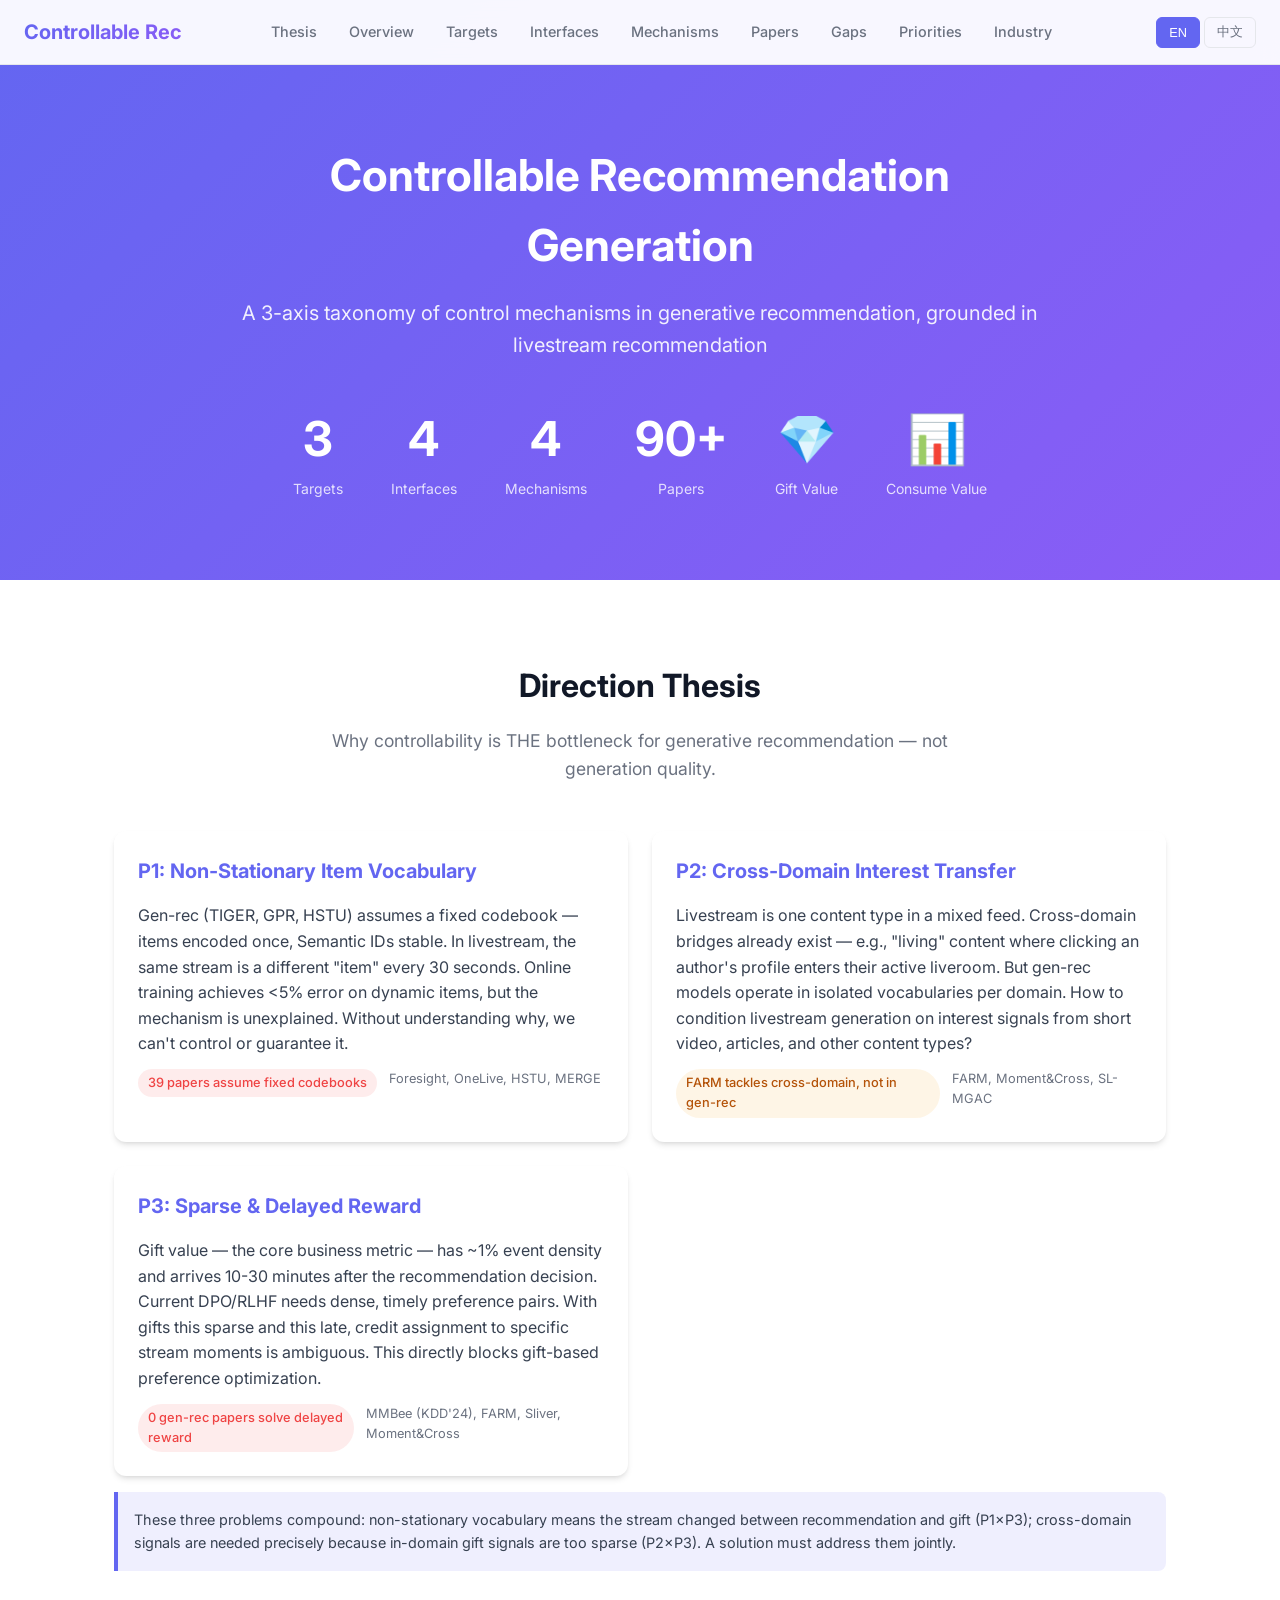
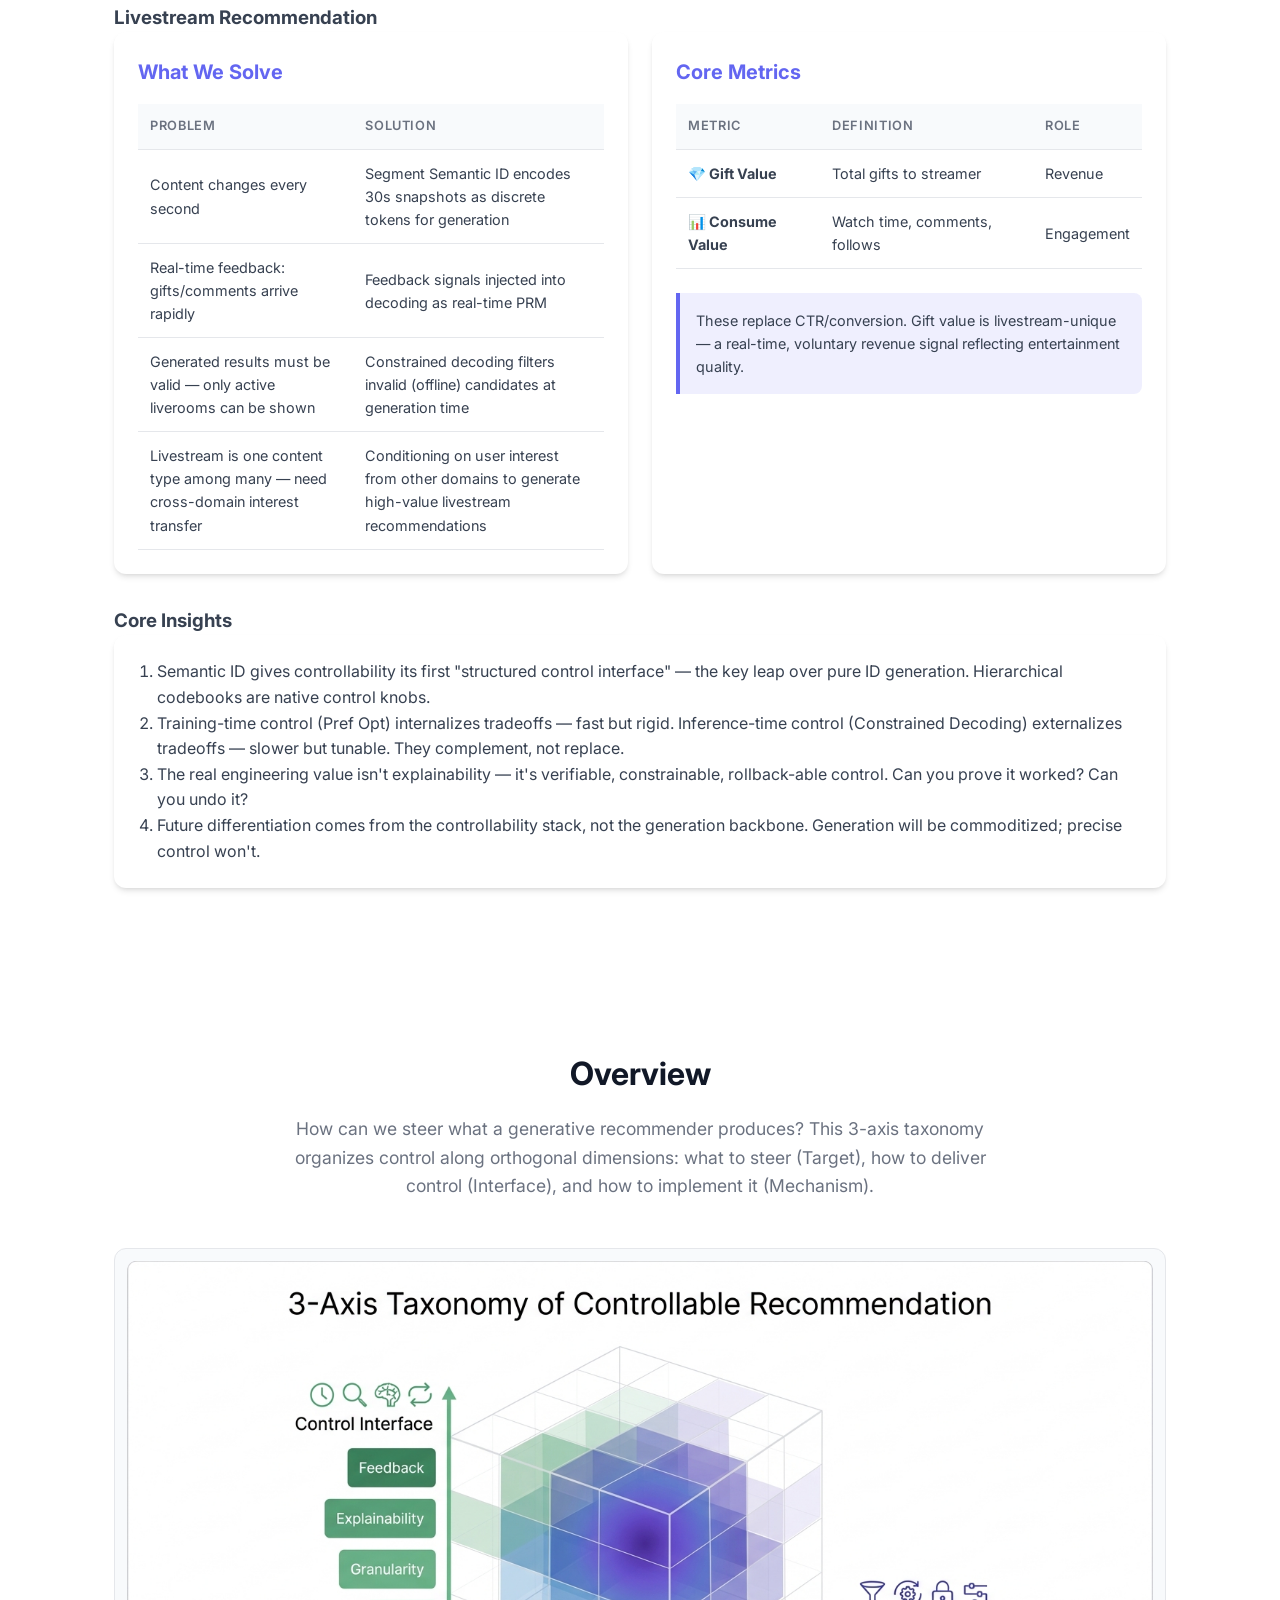
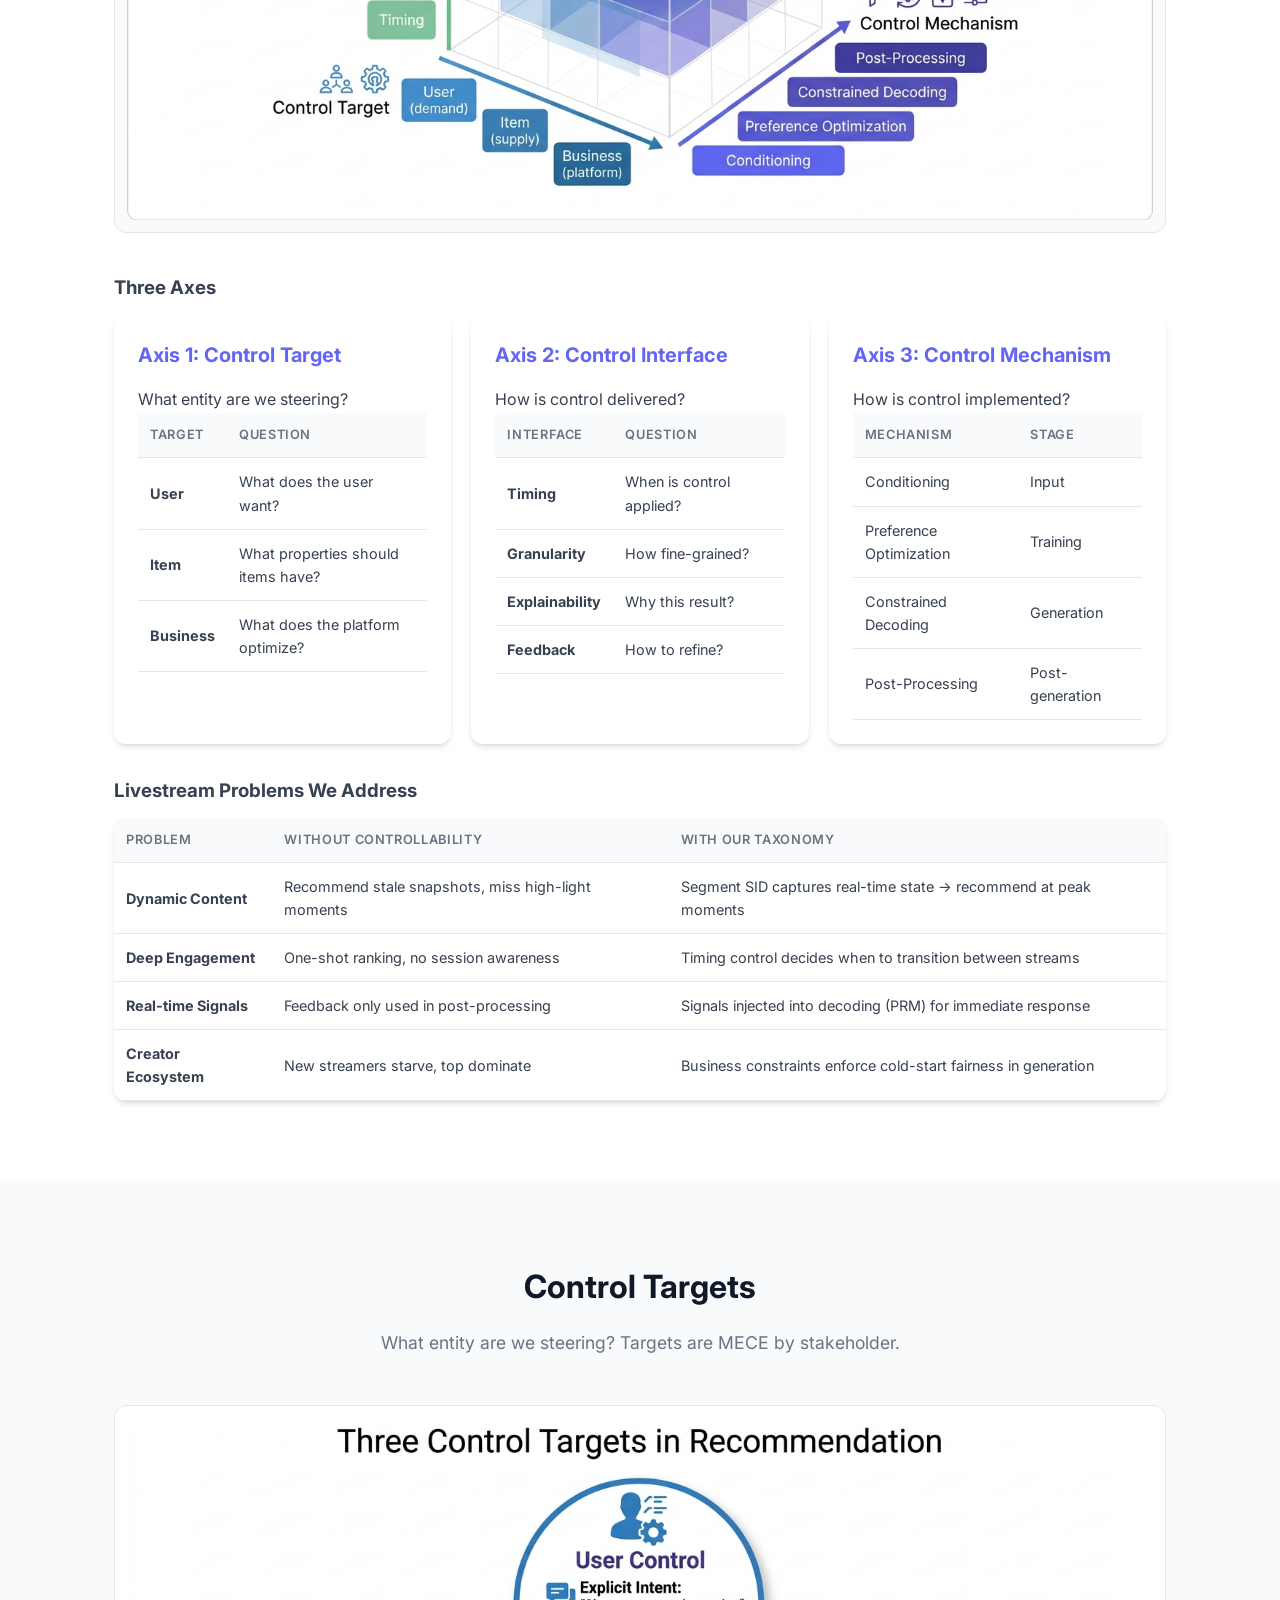
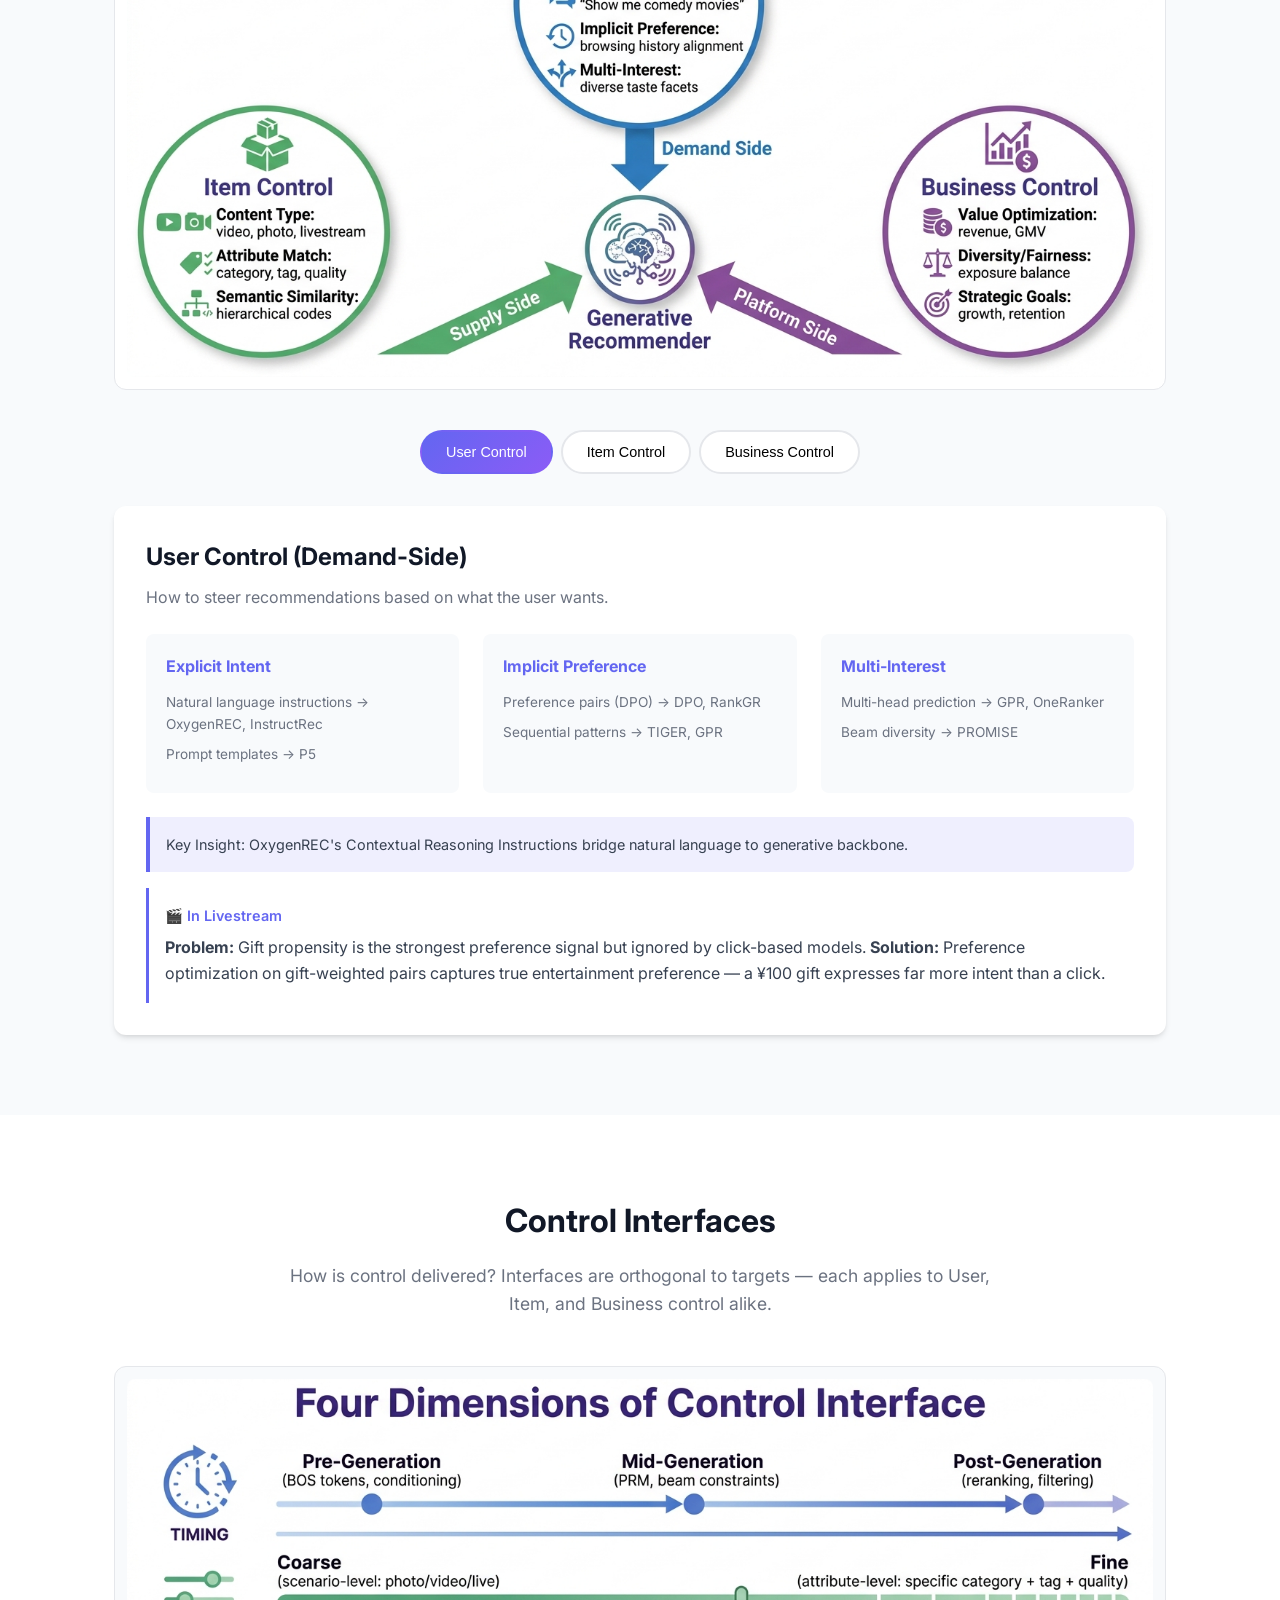
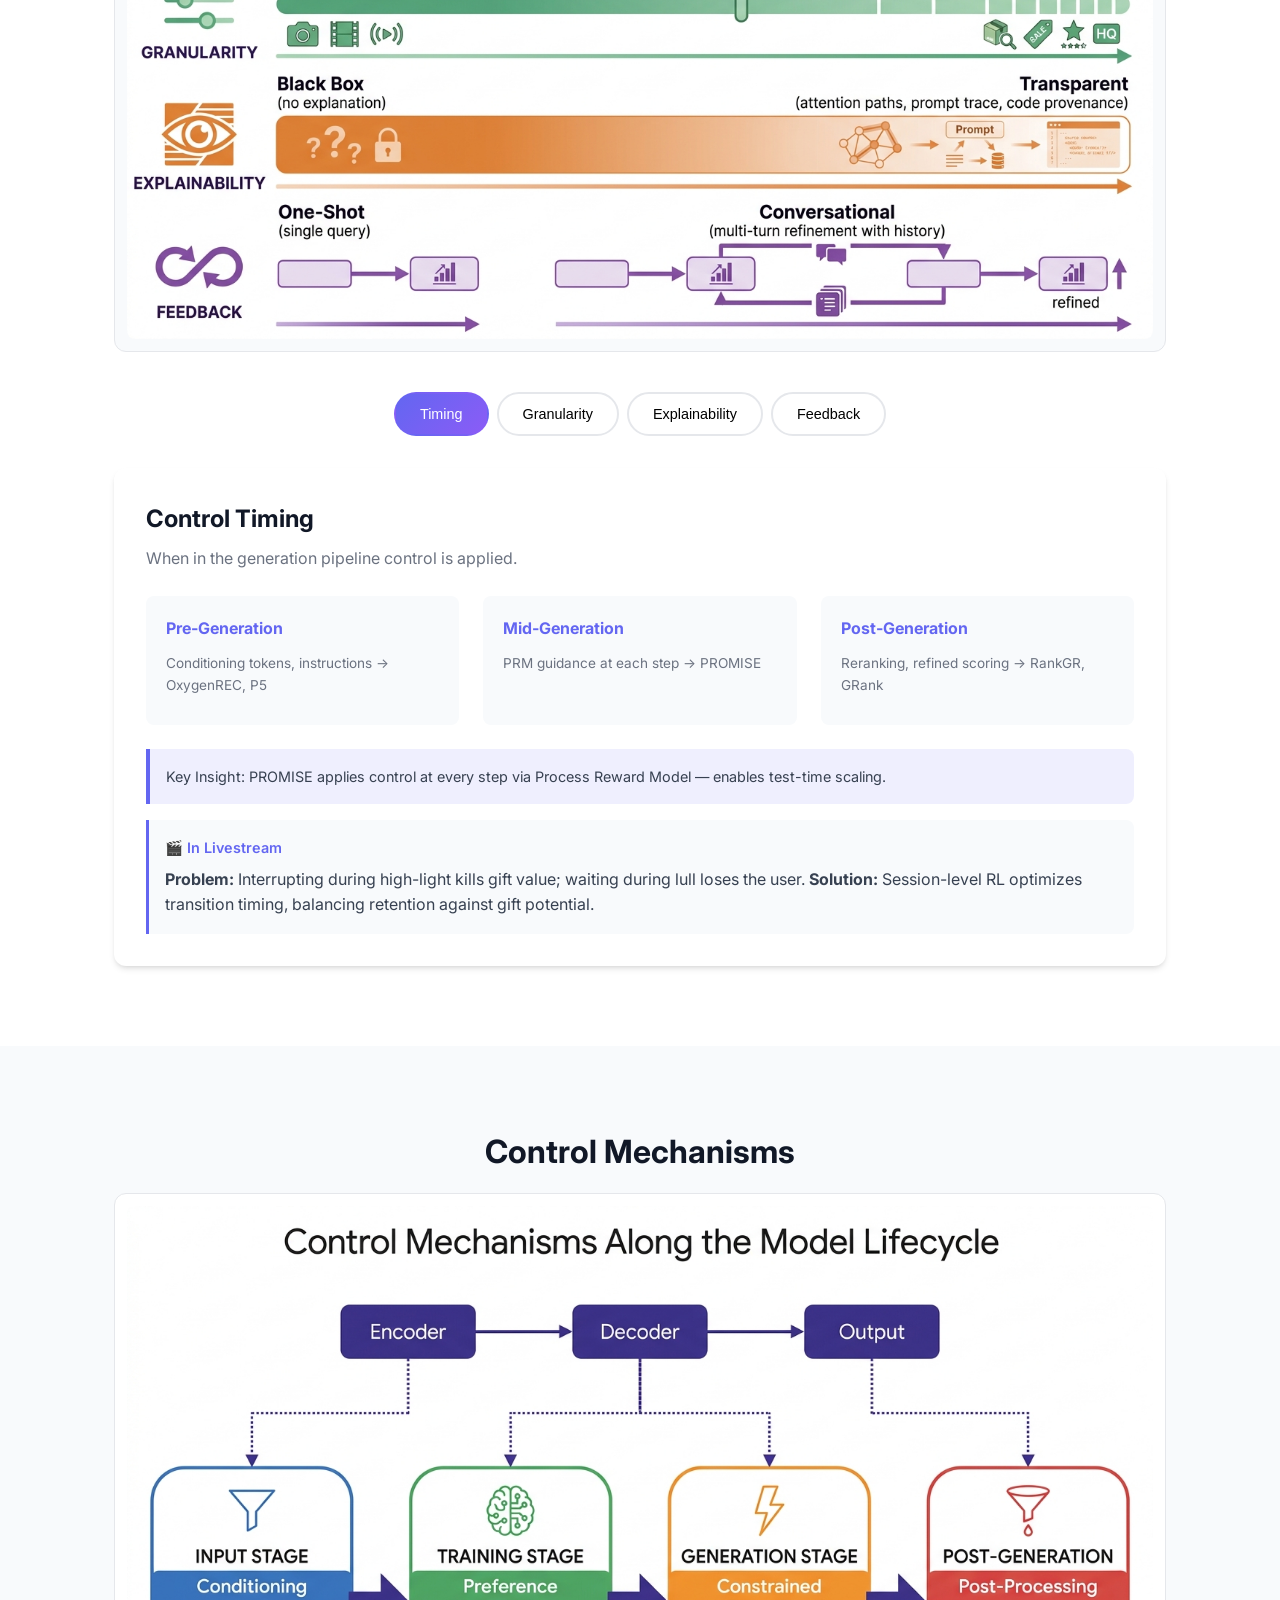
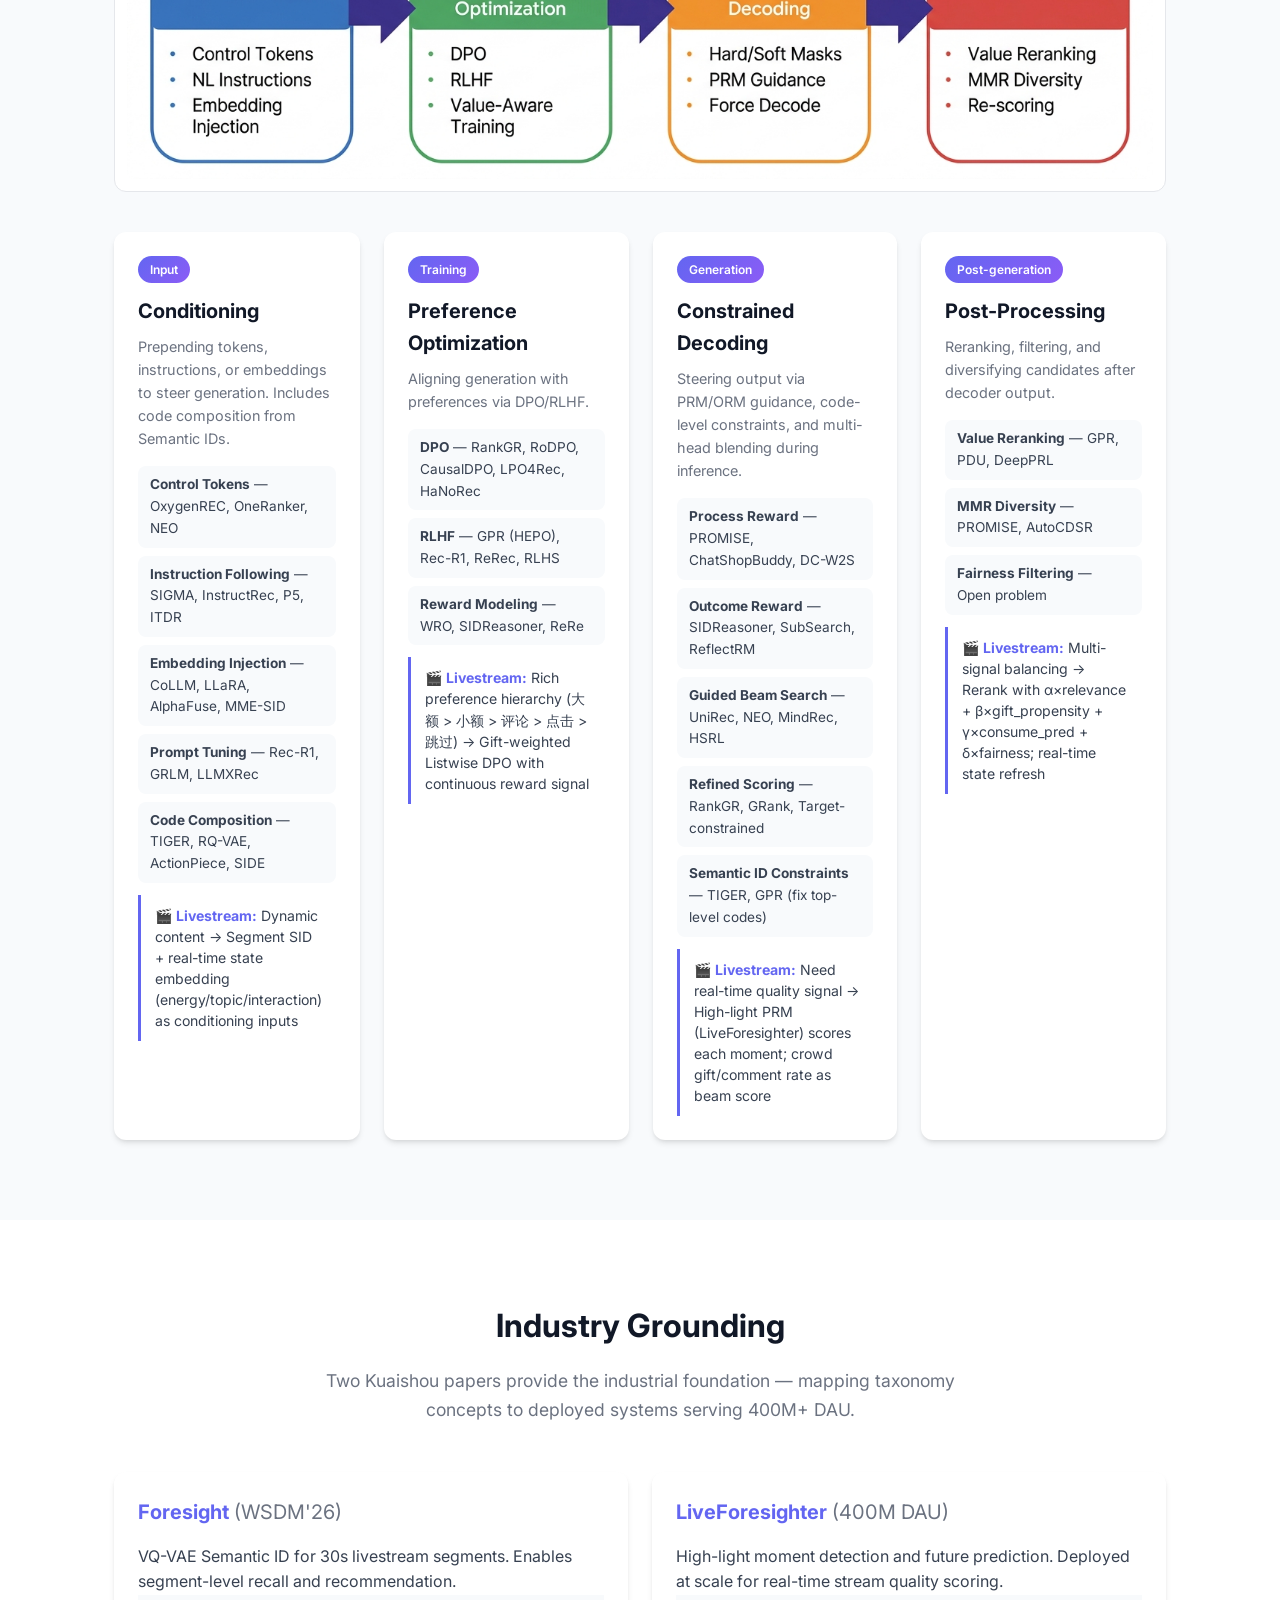
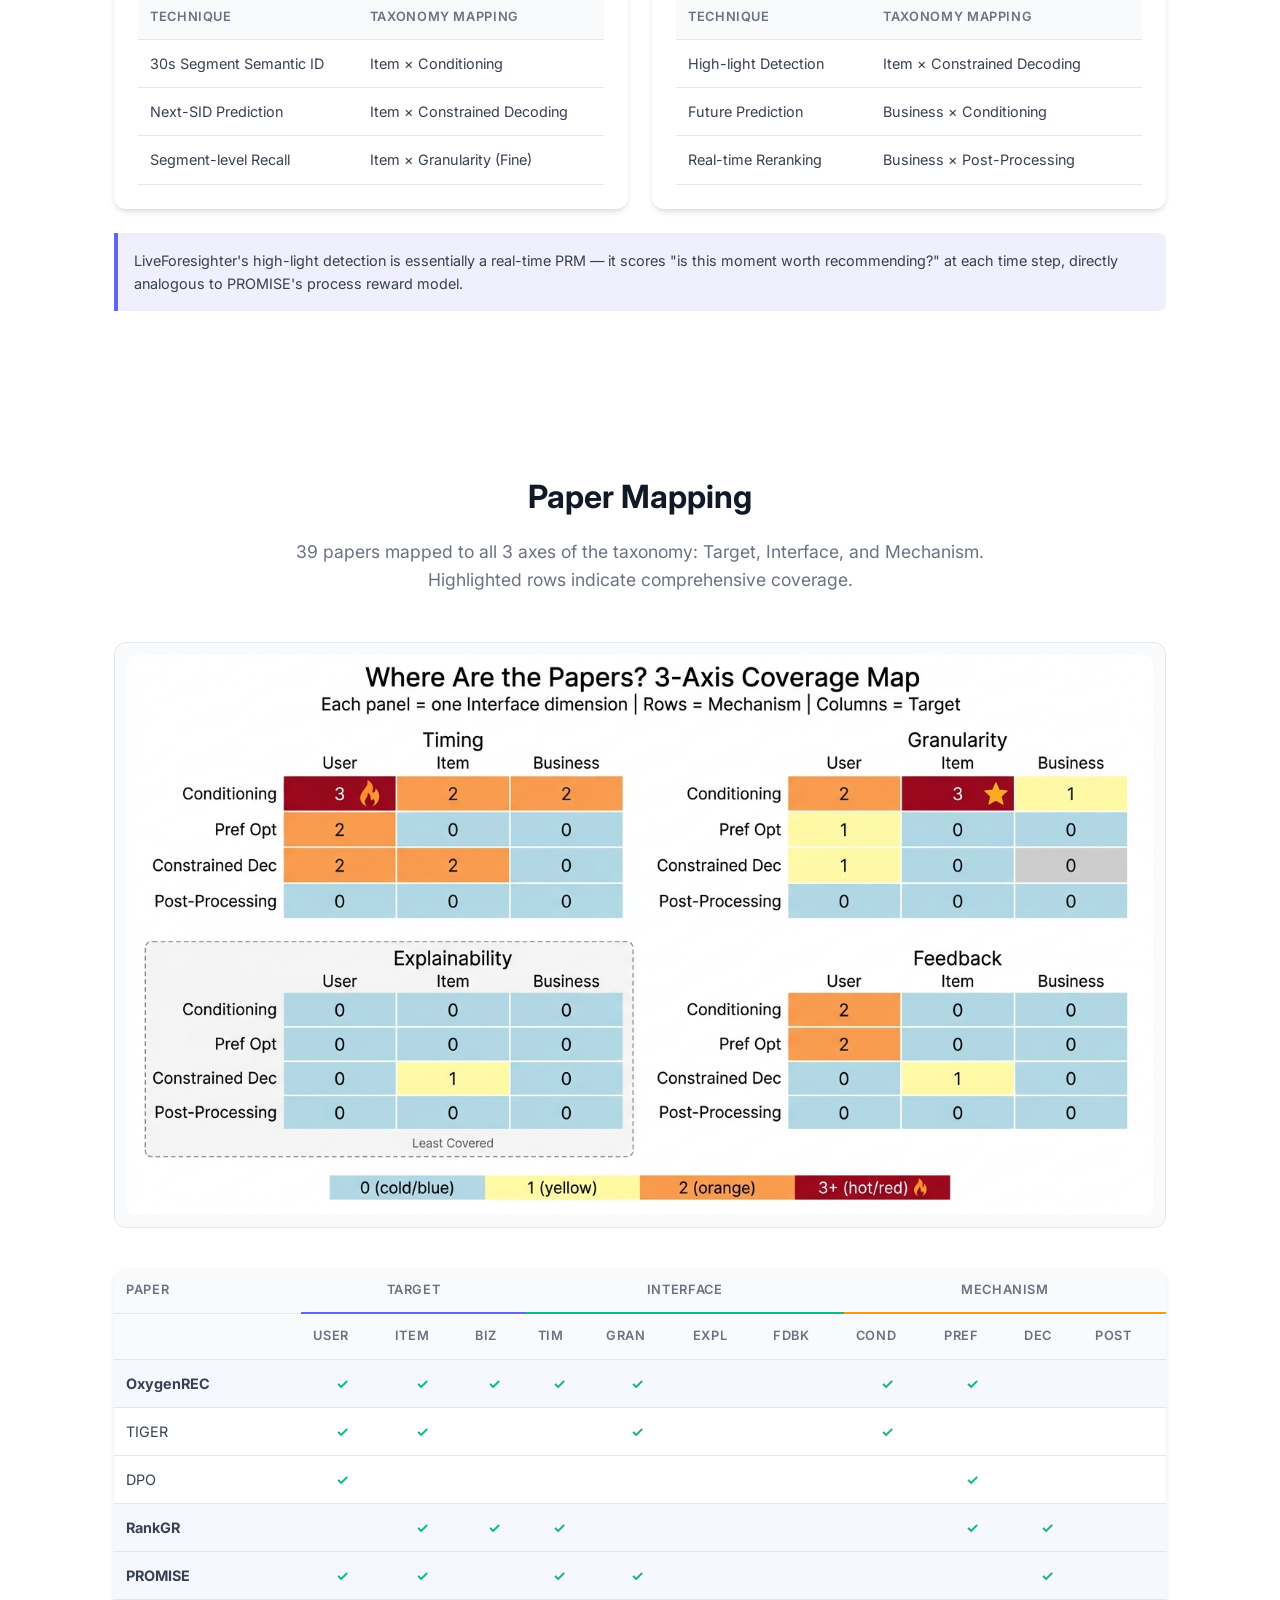
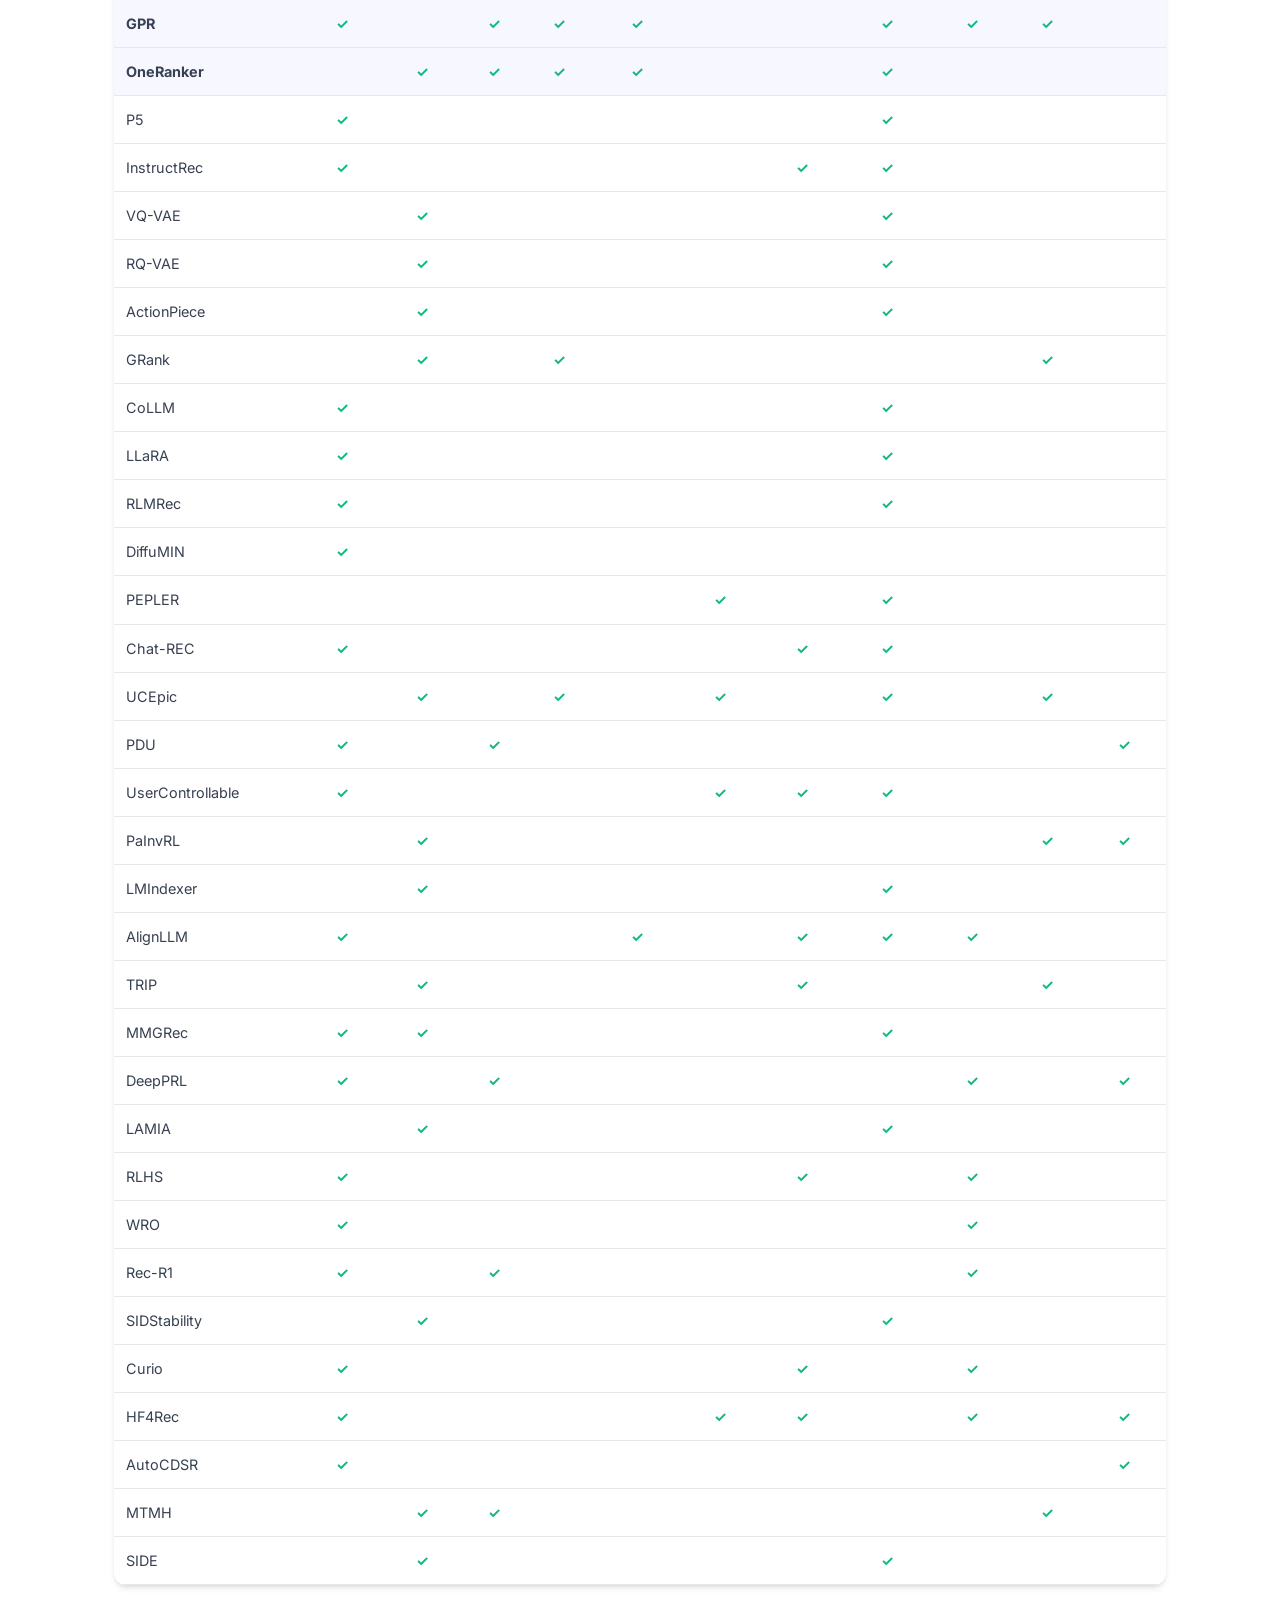
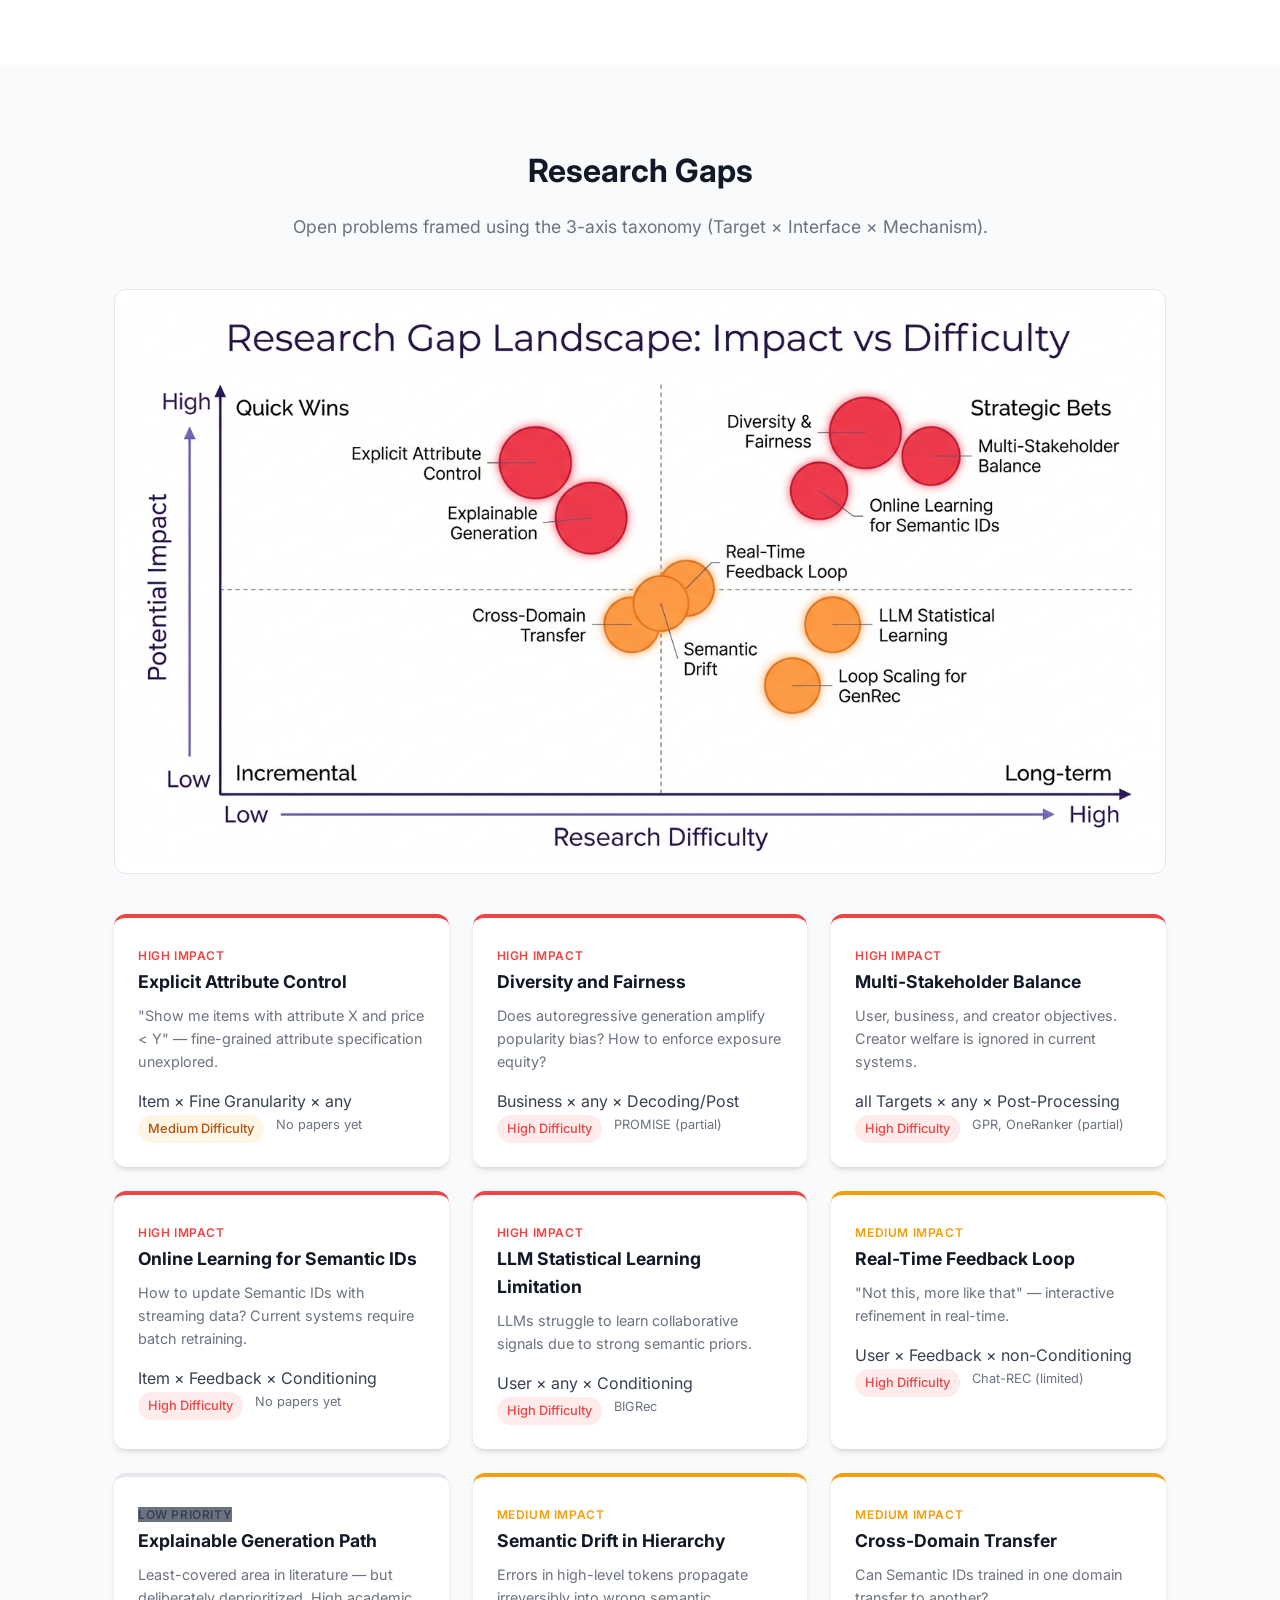
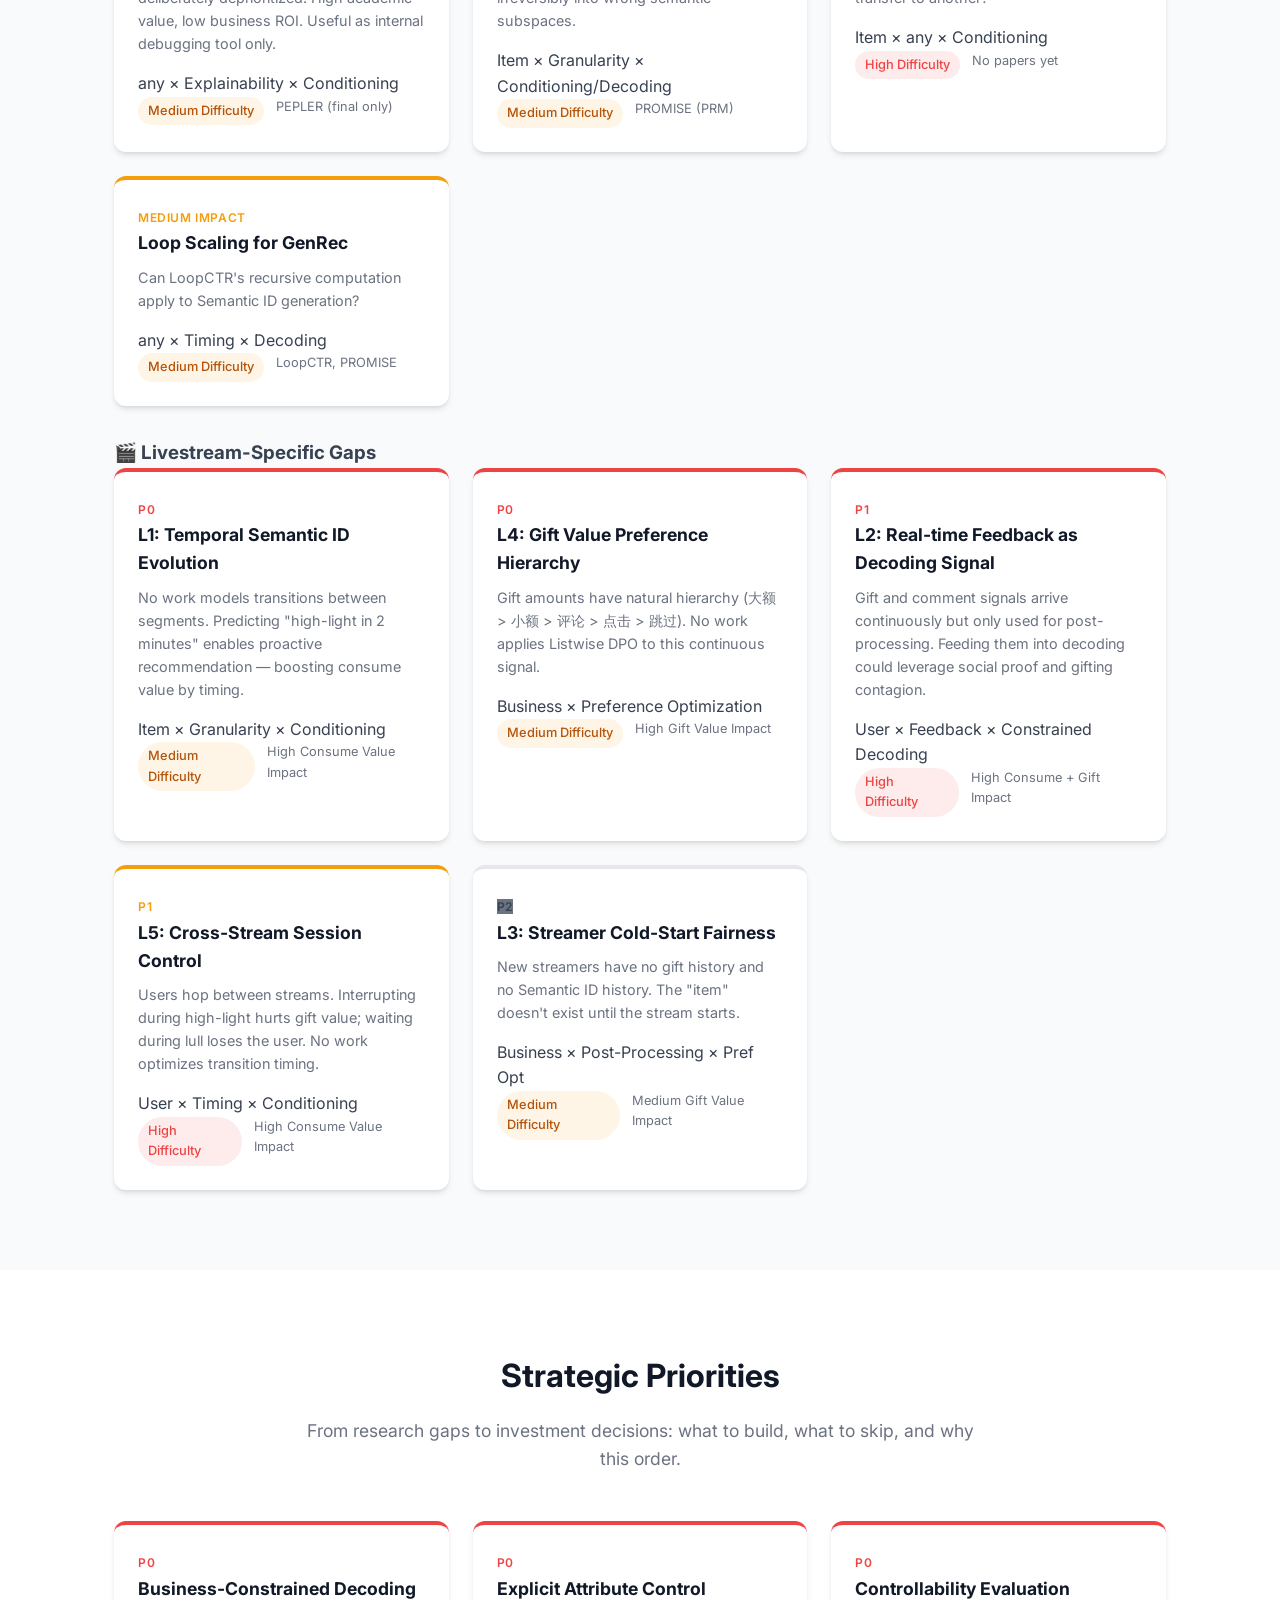
==== index.html @ e14ce371 "refactor(thesis): reframe livestream as problem-solution, add 3 core problems - Replace "Why Livestr" ====
<!DOCTYPE html>
<html lang="en">
<head>
    <meta charset="UTF-8">
    <meta name="viewport" content="width=device-width, initial-scale=1.0">
    <title>Controllable Rec - Research Taxonomy</title>
    <link rel="stylesheet" href="styles.css?v=20260427f">
    <link rel="preconnect" href="https://fonts.googleapis.com">
    <link rel="preconnect" href="https://fonts.gstatic.com" crossorigin>
    <link href="https://fonts.googleapis.com/css2?family=Inter:wght@400;500;600;700&display=swap" rel="stylesheet">
</head>
<body>
    <!-- Header: Logo Left -->
    <header class="header header--left">
        <a href="/" class="header__logo">Controllable Rec</a>
        <nav class="header__nav">
            <a href="#thesis" data-i18n="nav.thesis">Thesis</a>
            <a href="#overview" data-i18n="nav.overview">Overview</a>
            <a href="#targets" data-i18n="nav.targets">Targets</a>
            <a href="#interfaces" data-i18n="nav.interfaces">Interfaces</a>
            <a href="#mechanisms" data-i18n="nav.mechanisms">Mechanisms</a>
            <a href="#papers" data-i18n="nav.papers">Papers</a>
            <a href="#gaps" data-i18n="nav.gaps">Gaps</a>
            <a href="#priorities" data-i18n="nav.priorities">Priorities</a>
            <a href="#industry" data-i18n="nav.industry">Industry</a>
        </nav>
        <div class="lang-switcher">
            <button class="lang-btn active" data-lang="en">EN</button>
            <button class="lang-btn" data-lang="zh">中文</button>
        </div>
        <button class="header__menu" aria-label="Menu">☰</button>
    </header>

    <!-- Hero: Modern gradient with stats -->
    <section class="hero">
        <div class="hero__content">
            <h1 data-i18n="hero.title">Controllable Recommendation Generation</h1>
            <p class="hero__tagline" data-i18n="hero.tagline">A 3-axis taxonomy of control mechanisms in generative recommendation, grounded in livestream recommendation</p>
            <div class="hero__stats">
                <div class="stat">
                    <span class="stat__number">3</span>
                    <span class="stat__label" data-i18n="hero.targets">Targets</span>
                </div>
                <div class="stat">
                    <span class="stat__number">4</span>
                    <span class="stat__label" data-i18n="hero.interfaces">Interfaces</span>
                </div>
                <div class="stat">
                    <span class="stat__number">4</span>
                    <span class="stat__label" data-i18n="hero.mechanisms">Mechanisms</span>
                </div>
                <div class="stat">
                    <span class="stat__number">90+</span>
                    <span class="stat__label" data-i18n="hero.papers">Papers</span>
                </div>
                <div class="stat">
                    <span class="stat__number">💎</span>
                    <span class="stat__label" data-i18n="hero.gift">Gift Value</span>
                </div>
                <div class="stat">
                    <span class="stat__number">📊</span>
                    <span class="stat__label" data-i18n="hero.consume">Consume Value</span>
                </div>
            </div>
        </div>
    </section>

    <main>
        <!-- Thesis Section -->
        <section id="thesis" class="section">
            <div class="container">
                <h2 class="section__title" data-i18n="thesis.title">Direction Thesis</h2>
                <p class="section__intro" data-i18n="thesis.intro">Why controllability is THE bottleneck for generative recommendation — not generation quality.</p>

                <div class="cards-grid">
                    <div class="card">
                        <h3 data-i18n="thesis.p1_title">P1: Non-Stationary Item Vocabulary</h3>
                        <p data-i18n="thesis.p1_desc">Gen-rec (TIGER, GPR, HSTU) assumes a fixed codebook — items encoded once, Semantic IDs stable. In livestream, the same stream is a different "item" every 30 seconds. Online training achieves &lt;5% error on dynamic items, but the mechanism is unexplained. Without understanding why, we can't control or guarantee it.</p>
                        <div class="gap__meta" style="margin-top:12px">
                            <span class="difficulty difficulty--high" data-i18n="thesis.p1_evidence">39 papers assume fixed codebooks</span>
                            <span data-i18n="thesis.p1_refs">Foresight, OneLive, HSTU, MERGE</span>
                        </div>
                    </div>
                    <div class="card">
                        <h3 data-i18n="thesis.p2_title">P2: Cross-Domain Interest Transfer</h3>
                        <p data-i18n="thesis.p2_desc">Livestream is one content type in a mixed feed. Cross-domain bridges already exist — e.g., "living" content where clicking an author's profile enters their active liveroom. But gen-rec models operate in isolated vocabularies per domain. How to condition livestream generation on interest signals from short video, articles, and other content types?</p>
                        <div class="gap__meta" style="margin-top:12px">
                            <span class="difficulty difficulty--medium" data-i18n="thesis.p2_evidence">FARM tackles cross-domain, not in gen-rec</span>
                            <span data-i18n="thesis.p2_refs">FARM, Moment&Cross, SL-MGAC</span>
                        </div>
                    </div>
                    <div class="card">
                        <h3 data-i18n="thesis.p3_title">P3: Sparse &amp; Delayed Reward</h3>
                        <p data-i18n="thesis.p3_desc">Gift value — the core business metric — has ~1% event density and arrives 10-30 minutes after the recommendation decision. Current DPO/RLHF needs dense, timely preference pairs. With gifts this sparse and this late, credit assignment to specific stream moments is ambiguous. This directly blocks gift-based preference optimization.</p>
                        <div class="gap__meta" style="margin-top:12px">
                            <span class="difficulty difficulty--high" data-i18n="thesis.p3_evidence">0 gen-rec papers solve delayed reward</span>
                            <span data-i18n="thesis.p3_refs">MMBee (KDD'24), FARM, Sliver, Moment&Cross</span>
                        </div>
                    </div>
                </div>

                <div class="insight" data-i18n="thesis.problems_insight" style="margin-top:16px;margin-bottom:32px">These three problems compound: non-stationary vocabulary means the stream changed between recommendation and gift (P1×P3); cross-domain signals are needed precisely because in-domain gift signals are too sparse (P2×P3). A solution must address them jointly.</div>

                <h3 data-i18n="thesis.scene_title">Livestream Recommendation</h3>
                <div class="cards-grid cards-grid--two">
                    <div class="card">
                        <h3 data-i18n="thesis.solve">What We Solve</h3>
                        <table class="table">
                            <thead><tr><th data-i18n="thesis.problem">Problem</th><th data-i18n="thesis.solution">Solution</th></tr></thead>
                            <tbody>
                                <tr><td data-i18n="thesis.s_p1">Content changes every second</td><td data-i18n="thesis.s_s1">Segment Semantic ID encodes 30s snapshots as discrete tokens for generation</td></tr>
                                <tr><td data-i18n="thesis.s_p2">Real-time feedback: gifts/comments arrive rapidly</td><td data-i18n="thesis.s_s2">Feedback signals injected into decoding as real-time PRM</td></tr>
                                <tr><td data-i18n="thesis.s_p3">Generated results must be valid — only active liverooms can be shown</td><td data-i18n="thesis.s_s3">Constrained decoding filters invalid (offline) candidates at generation time</td></tr>
                                <tr><td data-i18n="thesis.s_p4">Livestream is one content type among many — need cross-domain interest transfer</td><td data-i18n="thesis.s_s4">Conditioning on user interest from other domains to generate high-value livestream recommendations</td></tr>
                            </tbody>
                        </table>
                    </div>
                    <div class="card">
                        <h3 data-i18n="thesis.metrics">Core Metrics</h3>
                        <table class="table">
                            <thead><tr><th data-i18n="thesis.metric">Metric</th><th data-i18n="thesis.def">Definition</th><th data-i18n="thesis.role">Role</th></tr></thead>
                            <tbody>
                                <tr><td><strong data-i18n="thesis.gift_val">💎 Gift Value</strong></td><td data-i18n="thesis.gift_def">Total gifts to streamer</td><td data-i18n="thesis.gift_role">Revenue</td></tr>
                                <tr><td><strong data-i18n="thesis.consume_val">📊 Consume Value</strong></td><td data-i18n="thesis.consume_def">Watch time, comments, follows</td><td data-i18n="thesis.consume_role">Engagement</td></tr>
                            </tbody>
                        </table>
                        <div class="insight" data-i18n="thesis.metrics_insight">These replace CTR/conversion. Gift value is livestream-unique — a real-time, voluntary revenue signal reflecting entertainment quality.</div>
                    </div>
                </div>

                <h3 style="margin-top:2rem" data-i18n="thesis.insights_title">Core Insights</h3>
                <div class="cards-grid cards-grid--one">
                    <div class="card">
                        <ol style="margin:0;padding-left:1.2em">
                            <li data-i18n="thesis.i1">Semantic ID gives controllability its first "structured control interface" — the key leap over pure ID generation. Hierarchical codebooks are native control knobs.</li>
                            <li data-i18n="thesis.i2">Training-time control (Pref Opt) internalizes tradeoffs — fast but rigid. Inference-time control (Constrained Decoding) externalizes tradeoffs — slower but tunable. They complement, not replace.</li>
                            <li data-i18n="thesis.i3">The real engineering value isn't explainability — it's verifiable, constrainable, rollback-able control. Can you prove it worked? Can you undo it?</li>
                            <li data-i18n="thesis.i4">Future differentiation comes from the controllability stack, not the generation backbone. Generation will be commoditized; precise control won't.</li>
                        </ol>
                    </div>
                </div>
            </div>
        </section>

        <!-- Overview Section -->
        <section id="overview" class="section">
            <div class="container">
                <h2 class="section__title" data-i18n="overview.title">Overview</h2>
                <p class="section__intro" data-i18n="overview.intro">How can we steer what a generative recommender produces? This 3-axis taxonomy organizes control along orthogonal dimensions: what to steer (Target), how to deliver control (Interface), and how to implement it (Mechanism).</p>

                <div class="section__image">
                    <img src="images/taxonomy-cube.png" alt="3-Axis Taxonomy of Controllable Recommendation" loading="lazy">
                </div>

                <h3 style="margin-bottom:12px" data-i18n="overview.axes_heading">Three Axes</h3>
                <div class="overview-row overview-row--three">
                    <div class="card">
                        <h3 data-i18n="overview.targets">Axis 1: Control Target</h3>
                        <p class="card__subtitle" data-i18n="overview.targets_q">What entity are we steering?</p>
                        <table class="table">
                            <thead>
                                <tr><th data-i18n="overview.target">Target</th><th data-i18n="overview.question">Question</th></tr>
                            </thead>
                            <tbody>
                                <tr><td><strong data-i18n="target.user">User</strong></td><td data-i18n="target.user_q">What does the user want?</td></tr>
                                <tr><td><strong data-i18n="target.item">Item</strong></td><td data-i18n="target.item_q">What properties should items have?</td></tr>
                                <tr><td><strong data-i18n="target.business">Business</strong></td><td data-i18n="target.business_q">What does the platform optimize?</td></tr>
                            </tbody>
                        </table>
                    </div>
                    <div class="card">
                        <h3 data-i18n="overview.interfaces">Axis 2: Control Interface</h3>
                        <p class="card__subtitle" data-i18n="overview.interfaces_q">How is control delivered?</p>
                        <table class="table">
                            <thead>
                                <tr><th data-i18n="overview.interface">Interface</th><th data-i18n="overview.question">Question</th></tr>
                            </thead>
                            <tbody>
                                <tr><td><strong data-i18n="iface.timing">Timing</strong></td><td data-i18n="iface.timing_q">When is control applied?</td></tr>
                                <tr><td><strong data-i18n="iface.granularity">Granularity</strong></td><td data-i18n="iface.granularity_q">How fine-grained?</td></tr>
                                <tr><td><strong data-i18n="iface.explain">Explainability</strong></td><td data-i18n="iface.explain_q">Why this result?</td></tr>
                                <tr><td><strong data-i18n="iface.feedback">Feedback</strong></td><td data-i18n="iface.feedback_q">How to refine?</td></tr>
                            </tbody>
                        </table>
                    </div>
                    <div class="card">
                        <h3 data-i18n="overview.mechanisms">Axis 3: Control Mechanism</h3>
                        <p class="card__subtitle" data-i18n="overview.mechanisms_q">How is control implemented?</p>
                        <table class="table">
                            <thead>
                                <tr><th data-i18n="overview.mechanism">Mechanism</th><th data-i18n="overview.stage">Stage</th></tr>
                            </thead>
                            <tbody>
                                <tr><td data-i18n="mech.conditioning">Conditioning</td><td data-i18n="stage.input">Input</td></tr>
                                <tr><td data-i18n="mech.preference">Preference Optimization</td><td data-i18n="stage.training">Training</td></tr>
                                <tr><td data-i18n="mech.decoding">Constrained Decoding</td><td data-i18n="stage.generation">Generation</td></tr>
                                <tr><td data-i18n="mech.post">Post-Processing</td><td data-i18n="stage.post">Post-generation</td></tr>
                            </tbody>
                        </table>
                    </div>
                </div>

                <h3 style="margin-top:2rem;margin-bottom:12px" data-i18n="overview.live_heading">Livestream Problems We Address</h3>
                <div class="table-wrapper">
                    <table class="table">
                        <thead>
                            <tr><th data-i18n="overview.property">Problem</th><th data-i18n="overview.static_rec">Without Controllability</th><th data-i18n="overview.live_rec">With Our Taxonomy</th></tr>
                        </thead>
                        <tbody>
                            <tr><td><strong data-i18n="overview.dynamic">Dynamic Content</strong></td><td data-i18n="overview.dynamic_s">Recommend stale snapshots, miss high-light moments</td><td data-i18n="overview.dynamic_l">Segment SID captures real-time state → recommend at peak moments</td></tr>
                            <tr><td><strong data-i18n="overview.engage">Deep Engagement</strong></td><td data-i18n="overview.engage_s">One-shot ranking, no session awareness</td><td data-i18n="overview.engage_l">Timing control decides when to transition between streams</td></tr>
                            <tr><td><strong data-i18n="overview.realtime">Real-time Signals</strong></td><td data-i18n="overview.realtime_s">Feedback only used in post-processing</td><td data-i18n="overview.realtime_l">Signals injected into decoding (PRM) for immediate response</td></tr>
                            <tr><td><strong data-i18n="overview.creator">Creator Ecosystem</strong></td><td data-i18n="overview.creator_s">New streamers starve, top dominate</td><td data-i18n="overview.creator_l">Business constraints enforce cold-start fairness in generation</td></tr>
                        </tbody>
                    </table>
                </div>

            </div>
        </section>
        <section id="targets" class="section section--alt">
            <div class="container">
                <h2 class="section__title" data-i18n="targets.title">Control Targets</h2>
                <p class="section__intro" data-i18n="targets.intro">What entity are we steering? Targets are MECE by stakeholder.</p>

                <div class="section__image">
                    <img src="images/target-stakeholders.png" alt="Three Control Targets: User, Item, Business" loading="lazy">
                </div>

                <div class="tabs">
                    <button class="tab active" data-tab="user" data-i18n="targets.user_tab">User Control</button>
                    <button class="tab" data-tab="item" data-i18n="targets.item_tab">Item Control</button>
                    <button class="tab" data-tab="business" data-i18n="targets.business_tab">Business Control</button>
                </div>

                <div class="tab-panel active" id="panel-user">
                    <div class="dimension">
                        <h3 data-i18n="targets.user_title">User Control (Demand-Side)</h3>
                        <p data-i18n="targets.user_desc">How to steer recommendations based on what the user wants.</p>
                        <div class="subdim-grid">
                            <div class="subdim">
                                <h4 data-i18n="user.explicit">Explicit Intent</h4>
                                <p data-i18n="user.explicit_1">Natural language instructions → OxygenREC, InstructRec</p>
                                <p data-i18n="user.explicit_2">Prompt templates → P5</p>
                            </div>
                            <div class="subdim">
                                <h4 data-i18n="user.implicit">Implicit Preference</h4>
                                <p data-i18n="user.implicit_1">Preference pairs (DPO) → DPO, RankGR</p>
                                <p data-i18n="user.implicit_2">Sequential patterns → TIGER, GPR</p>
                            </div>
                            <div class="subdim">
                                <h4 data-i18n="user.multi">Multi-Interest</h4>
                                <p data-i18n="user.multi_1">Multi-head prediction → GPR, OneRanker</p>
                                <p data-i18n="user.multi_2">Beam diversity → PROMISE</p>
                            </div>
                        </div>
                        <div class="insight" data-i18n="user.insight">Key Insight: OxygenREC's Contextual Reasoning Instructions bridge natural language to generative backbone.</div>
                        <div class="livestream-mapping">
                            <h4 data-i18n="ls.user_title">🎬 In Livestream</h4>
                            <p data-i18n="ls.user_desc"><strong>Problem:</strong> Gift propensity is the strongest preference signal but ignored by click-based models. <strong>Solution:</strong> Preference optimization on gift-weighted pairs captures true entertainment preference — a ¥100 gift expresses far more intent than a click.</p>
                        </div>
                    </div>
                </div>

                <div class="tab-panel" id="panel-item">
                    <div class="dimension">
                        <h3 data-i18n="targets.item_title">Item Control (Supply-Side)</h3>
                        <p data-i18n="targets.item_desc">How to steer recommendations based on item properties.</p>
                        <div class="subdim-grid">
                            <div class="subdim">
                                <h4 data-i18n="item.semantic">Semantic Similarity</h4>
                                <p data-i18n="item.semantic_1">Hierarchical Semantic IDs → TIGER, GPR</p>
                                <p data-i18n="item.semantic_2">Context-aware tokenization → ActionPiece</p>
                            </div>
                            <div class="subdim">
                                <h4 data-i18n="item.attribute">Attribute Match</h4>
                                <p data-i18n="item.attribute_1">Constrained decoding → GRank</p>
                                <p class="gap" data-i18n="item.attribute_gap">Gap: Explicit attribute control unexplored</p>
                            </div>
                        </div>
                        <div class="insight" data-i18n="item.insight">Key Insight: Semantic ID hierarchy enables coarse-to-fine control.</div>
                        <div class="livestream-mapping">
                            <h4 data-i18n="ls.item_title">🎬 In Livestream</h4>
                            <p data-i18n="ls.item_desc"><strong>Problem:</strong> A livestream is not one item — it evolves every 30s. <strong>Solution:</strong> Foresight Semantic ID encodes each segment; controlling WHEN to recommend (at high-light) directly boosts gift + consume value.</p>
                        </div>
                    </div>
                </div>

                <div class="tab-panel" id="panel-business">
                    <div class="dimension">
                        <h3 data-i18n="targets.business_title">Business Control (Platform-Side)</h3>
                        <p data-i18n="targets.business_desc">How to steer recommendations for platform objectives.</p>
                        <div class="subdim-grid">
                            <div class="subdim">
                                <h4 data-i18n="biz.value">Value Optimization</h4>
                                <p data-i18n="biz.value_1">Value-aware fine-tuning → GPR</p>
                                <p data-i18n="biz.value_2">Task decoupling → OneRanker</p>
                                <p data-i18n="biz.value_3">Hierarchical DPO → RankGR</p>
                            </div>
                            <div class="subdim">
                                <h4 data-i18n="biz.diversity">Diversity/Fairness</h4>
                                <p data-i18n="biz.diversity_1">Beam diversity → PROMISE</p>
                                <p class="gap" data-i18n="biz.diversity_gap">Gap: Fairness in GR is underexplored</p>
                            </div>
                        </div>
                        <div class="insight" data-i18n="biz.insight">Key Insight: OneRanker separates interest from value optimization via task tokens.</div>
                        <div class="livestream-mapping">
                            <h4 data-i18n="ls.biz_title">🎬 In Livestream</h4>
                            <p data-i18n="ls.biz_desc"><strong>Problem:</strong> Streamers who get no exposure quit — unlike products that stay in inventory. <strong>Solution:</strong> Business-constrained decoding enforces cold-start fairness during generation, not just post-hoc reranking.</p>
                        </div>
                    </div>
                </div>
            </div>
        </section>

        <!-- Control Interfaces Section (NEW) -->
        <section id="interfaces" class="section">
            <div class="container">
                <h2 class="section__title" data-i18n="interfaces.title">Control Interfaces</h2>
                <p class="section__intro" data-i18n="interfaces.intro">How is control delivered? Interfaces are orthogonal to targets — each applies to User, Item, and Business control alike.</p>

                <div class="section__image">
                    <img src="images/interface-spectrum.png" alt="Four Dimensions of Control Interface" loading="lazy">
                </div>

                <div class="tabs">
                    <button class="tab active" data-tab="timing" data-i18n="interfaces.timing_tab">Timing</button>
                    <button class="tab" data-tab="granularity" data-i18n="interfaces.granularity_tab">Granularity</button>
                    <button class="tab" data-tab="explainability" data-i18n="interfaces.explainability_tab">Explainability</button>
                    <button class="tab" data-tab="feedback" data-i18n="interfaces.feedback_tab">Feedback</button>
                </div>

                <div class="tab-panel active" id="panel-timing">
                    <div class="dimension">
                        <h3 data-i18n="interfaces.timing_title">Control Timing</h3>
                        <p data-i18n="interfaces.timing_desc">When in the generation pipeline control is applied.</p>
                        <div class="subdim-grid">
                            <div class="subdim">
                                <h4 data-i18n="timing.pre">Pre-Generation</h4>
                                <p data-i18n="timing.pre_1">Conditioning tokens, instructions → OxygenREC, P5</p>
                            </div>
                            <div class="subdim">
                                <h4 data-i18n="timing.mid">Mid-Generation</h4>
                                <p data-i18n="timing.mid_1">PRM guidance at each step → PROMISE</p>
                            </div>
                            <div class="subdim">
                                <h4 data-i18n="timing.post">Post-Generation</h4>
                                <p data-i18n="timing.post_1">Reranking, refined scoring → RankGR, GRank</p>
                            </div>
                        </div>
                        <div class="insight" data-i18n="timing.insight">Key Insight: PROMISE applies control at every step via Process Reward Model — enables test-time scaling.</div>
                        <div class="livestream-mapping">
                            <h4 data-i18n="ls.timing_title">🎬 In Livestream</h4>
                            <p data-i18n="ls.timing_desc"><strong>Problem:</strong> Interrupting during high-light kills gift value; waiting during lull loses the user. <strong>Solution:</strong> Session-level RL optimizes transition timing, balancing retention against gift potential.</p>
                        </div>
                    </div>
                </div>

                <div class="tab-panel" id="panel-granularity">
                    <div class="dimension">
                        <h3 data-i18n="interfaces.granularity_title">Control Granularity</h3>
                        <p data-i18n="interfaces.granularity_desc">How fine-grained the control resolution is.</p>
                        <div class="subdim-grid">
                            <div class="subdim">
                                <h4 data-i18n="gran.coarse">Coarse</h4>
                                <p data-i18n="gran.coarse_1">Category, scenario → OxygenREC scenario tokens</p>
                            </div>
                            <div class="subdim">
                                <h4 data-i18n="gran.medium">Medium</h4>
                                <p data-i18n="gran.medium_1">Semantic ID levels → TIGER hierarchy</p>
                            </div>
                            <div class="subdim">
                                <h4 data-i18n="gran.fine">Fine</h4>
                                <p class="gap" data-i18n="gran.fine_gap">Gap: Attribute-level control is largely unexplored</p>
                            </div>
                        </div>
                        <div class="insight" data-i18n="gran.insight">Key Insight: Hierarchical Semantic IDs naturally support multi-granularity — a built-in control knob.</div>
                        <div class="livestream-mapping">
                            <h4 data-i18n="ls.gran_title">🎬 In Livestream</h4>
                            <p data-i18n="ls.gran_desc"><strong>Problem:</strong> Recommending "this streamer" is too coarse — boring at minute 5, exciting at minute 8. <strong>Solution:</strong> 3-level granularity (genre → style → this-30s-moment) via hierarchical SID.</p>
                        </div>
                    </div>
                </div>

                <div class="tab-panel" id="panel-explainability">
                    <div class="dimension">
                        <h3 data-i18n="interfaces.explainability_title">Control Explainability</h3>
                        <p data-i18n="interfaces.explainability_desc">How the system communicates why a recommendation was generated.</p>
                        <div class="subdim-grid">
                            <div class="subdim">
                                <h4 data-i18n="expl.prompt">Prompt-Based</h4>
                                <p data-i18n="expl.prompt_1">LLM generates rationale → PEPLER, HF4Rec</p>
                            </div>
                            <div class="subdim">
                                <h4 data-i18n="expl.path">Path Tracing</h4>
                                <p class="gap" data-i18n="expl.path_gap">Gap: Explaining Semantic ID generation paths unexplored</p>
                            </div>
                            <div class="subdim">
                                <h4 data-i18n="expl.counter">Counterfactual</h4>
                                <p data-i18n="expl.counter_1">Behavior revocation → User-Controllable-Rec</p>
                            </div>
                        </div>
                        <div class="insight" data-i18n="expl.insight">Key Insight: PRM scores could serve as step-level explanations — surfacing them is an open opportunity.</div>
                        <div class="livestream-mapping">
                            <h4 data-i18n="ls.expl_title">🎬 In Livestream</h4>
                            <p data-i18n="ls.expl_desc"><strong>Problem:</strong> Users can't tell why THIS stream was shown NOW. <strong>Solution:</strong> Temporal explanations — "high-energy moment" / "500 viewers gifting" — leverage real-time state for social-proof explanations.</p>
                        </div>
                    </div>
                </div>

                <div class="tab-panel" id="panel-feedback">
                    <div class="dimension">
                        <h3 data-i18n="interfaces.feedback_title">Control Feedback</h3>
                        <p data-i18n="interfaces.feedback_desc">How users iteratively refine recommendations.</p>
                        <div class="subdim-grid">
                            <div class="subdim">
                                <h4 data-i18n="fb.conv">Conversational</h4>
                                <p data-i18n="fb.conv_1">Multi-turn dialogue → Chat-REC, TRIP</p>
                            </div>
                            <div class="subdim">
                                <h4 data-i18n="fb.elicit">Preference Elicitation</h4>
                                <p data-i18n="fb.elicit_1">Curiosity-driven querying → CURIO</p>
                            </div>
                            <div class="subdim">
                                <h4 data-i18n="fb.online">Online Learning</h4>
                                <p class="gap" data-i18n="fb.online_gap">Gap: Real-time generation update is an open problem</p>
                            </div>
                        </div>
                        <div class="insight" data-i18n="fb.insight">Key Insight: Most feedback currently goes through conditioning — closing the loop via latent/decoding mechanisms is unexplored.</div>
                        <div class="livestream-mapping">
                            <h4 data-i18n="ls.fb_title">🎬 In Livestream</h4>
                            <p data-i18n="ls.fb_desc"><strong>Problem:</strong> A gift mid-stream is both revenue AND preference signal, but systems treat it as revenue only. <strong>Solution:</strong> Dual-use feedback loop — same gift signal updates recommendations of this stream to OTHER users in real-time.</p>
                        </div>
                    </div>
                </div>
            </div>
        </section>

        <!-- Mechanisms Section -->
        <section id="mechanisms" class="section section--alt">
            <div class="container">
                <h2 class="section__title" data-i18n="mechanisms.title">Control Mechanisms</h2>

                <div class="section__image">
                    <img src="images/mechanism-pipeline.png" alt="Control Mechanisms Along the Model Lifecycle" loading="lazy">
                </div>

                <div class="mechanism-grid">
                    <div class="mechanism-card">
                        <span class="mechanism__stage" data-i18n="stage.input">Input</span>
                        <h3 data-i18n="mech.conditioning">Conditioning</h3>
                        <p data-i18n="mech.cond_desc">Prepending tokens, instructions, or embeddings to steer generation. Includes code composition from Semantic IDs.</p>
                        <ul>
                            <li><strong data-i18n="mech.cond_1">Control Tokens</strong> — OxygenREC, OneRanker, NEO</li>
                            <li><strong data-i18n="mech.cond_2">Instruction Following</strong> — SIGMA, InstructRec, P5, ITDR</li>
                            <li><strong data-i18n="mech.cond_3">Embedding Injection</strong> — CoLLM, LLaRA, AlphaFuse, MME-SID</li>
                            <li><strong data-i18n="mech.cond_4">Prompt Tuning</strong> — Rec-R1, GRLM, LLMXRec</li>
                            <li><strong data-i18n="mech.cond_5">Code Composition</strong> — TIGER, RQ-VAE, ActionPiece, SIDE</li>
                        </ul>
                        <div class="livestream-mapping livestream-mapping--compact">
                            <strong data-i18n="ls.mech_live">🎬 Livestream:</strong>
                            <span data-i18n="ls.cond_live">Dynamic content → Segment SID + real-time state embedding (energy/topic/interaction) as conditioning inputs</span>
                        </div>
                    </div>

                    <div class="mechanism-card">
                        <span class="mechanism__stage" data-i18n="stage.training">Training</span>
                        <h3 data-i18n="mech.preference">Preference Optimization</h3>
                        <p data-i18n="mech.pref_desc">Aligning generation with preferences via DPO/RLHF.</p>
                        <ul>
                            <li><strong>DPO</strong> — RankGR, RoDPO, CausalDPO, LPO4Rec, HaNoRec</li>
                            <li><strong>RLHF</strong> — GPR (HEPO), Rec-R1, ReRec, RLHS</li>
                            <li><strong data-i18n="mech.pref_3">Reward Modeling</strong> — WRO, SIDReasoner, ReRe</li>
                        </ul>
                        <div class="livestream-mapping livestream-mapping--compact">
                            <strong data-i18n="ls.mech_live">🎬 Livestream:</strong>
                            <span data-i18n="ls.pref_live">Rich preference hierarchy (大额 > 小额 > 评论 > 点击 > 跳过) → Gift-weighted Listwise DPO with continuous reward signal</span>
                        </div>
                    </div>

                    <div class="mechanism-card">
                        <span class="mechanism__stage" data-i18n="stage.generation">Generation</span>
                        <h3 data-i18n="mech.decoding">Constrained Decoding</h3>
                        <p data-i18n="mech.dec_desc">Steering output via PRM/ORM guidance, code-level constraints, and multi-head blending during inference.</p>
                        <ul>
                            <li><strong data-i18n="mech.dec_1">Process Reward</strong> — PROMISE, ChatShopBuddy, DC-W2S</li>
                            <li><strong data-i18n="mech.dec_4">Outcome Reward</strong> — SIDReasoner, SubSearch, ReflectRM</li>
                            <li><strong data-i18n="mech.dec_2">Guided Beam Search</strong> — UniRec, NEO, MindRec, HSRL</li>
                            <li><strong data-i18n="mech.dec_3">Refined Scoring</strong> — RankGR, GRank, Target-constrained</li>
                            <li><strong data-i18n="mech.dec_5">Semantic ID Constraints</strong> — TIGER, GPR (fix top-level codes)</li>
                        </ul>
                        <div class="livestream-mapping livestream-mapping--compact">
                            <strong data-i18n="ls.mech_live">🎬 Livestream:</strong>
                            <span data-i18n="ls.dec_live">Need real-time quality signal → High-light PRM (LiveForesighter) scores each moment; crowd gift/comment rate as beam score</span>
                        </div>
                    </div>

                    <div class="mechanism-card">
                        <span class="mechanism__stage" data-i18n="stage.post">Post-generation</span>
                        <h3 data-i18n="mech.post">Post-Processing</h3>
                        <p data-i18n="mech.post_desc">Reranking, filtering, and diversifying candidates after decoder output.</p>
                        <ul>
                            <li><strong data-i18n="mech.post_1">Value Reranking</strong> — GPR, PDU, DeepPRL</li>
                            <li><strong data-i18n="mech.post_2">MMR Diversity</strong> — PROMISE, AutoCDSR</li>
                            <li><strong data-i18n="mech.post_3">Fairness Filtering</strong> — Open problem</li>
                        </ul>
                        <div class="livestream-mapping livestream-mapping--compact">
                            <strong data-i18n="ls.mech_live">🎬 Livestream:</strong>
                            <span data-i18n="ls.post_live">Multi-signal balancing → Rerank with α×relevance + β×gift_propensity + γ×consume_pred + δ×fairness; real-time state refresh</span>
                        </div>
                    </div>
                </div>
            </div>
        </section>

        <!-- Industry Section -->
        <section id="industry" class="section">
            <div class="container">
                <h2 class="section__title" data-i18n="industry.title">Industry Grounding</h2>
                <p class="section__intro" data-i18n="industry.intro">Two Kuaishou papers provide the industrial foundation — mapping taxonomy concepts to deployed systems serving 400M+ DAU.</p>

                <div class="cards-grid cards-grid--two">
                    <div class="card">
                        <h3>Foresight <span style="font-weight:400;color:var(--theme-text-muted)">(WSDM'26)</span></h3>
                        <p data-i18n="industry.foresight_desc">VQ-VAE Semantic ID for 30s livestream segments. Enables segment-level recall and recommendation.</p>
                        <table class="table">
                            <thead>
                                <tr><th data-i18n="industry.tech">Technique</th><th data-i18n="industry.mapping">Taxonomy Mapping</th></tr>
                            </thead>
                            <tbody>
                                <tr><td data-i18n="industry.f_sid">30s Segment Semantic ID</td><td>Item × Conditioning</td></tr>
                                <tr><td data-i18n="industry.f_next">Next-SID Prediction</td><td>Item × Constrained Decoding</td></tr>
                                <tr><td data-i18n="industry.f_recall">Segment-level Recall</td><td>Item × Granularity (Fine)</td></tr>
                            </tbody>
                        </table>
                    </div>
                    <div class="card">
                        <h3>LiveForesighter <span style="font-weight:400;color:var(--theme-text-muted)">(400M DAU)</span></h3>
                        <p data-i18n="industry.live_desc">High-light moment detection and future prediction. Deployed at scale for real-time stream quality scoring.</p>
                        <table class="table">
                            <thead>
                                <tr><th data-i18n="industry.tech">Technique</th><th data-i18n="industry.mapping">Taxonomy Mapping</th></tr>
                            </thead>
                            <tbody>
                                <tr><td data-i18n="industry.l_highlight">High-light Detection</td><td>Item × Constrained Decoding</td></tr>
                                <tr><td data-i18n="industry.l_predict">Future Prediction</td><td>Business × Conditioning</td></tr>
                                <tr><td data-i18n="industry.l_rerank">Real-time Reranking</td><td>Business × Post-Processing</td></tr>
                            </tbody>
                        </table>
                    </div>
                </div>

                <div class="insight" data-i18n="industry.insight">LiveForesighter's high-light detection is essentially a real-time PRM — it scores "is this moment worth recommending?" at each time step, directly analogous to PROMISE's process reward model.</div>
            </div>
        </section>

        <!-- Papers Section -->
        <section id="papers" class="section">
            <div class="container">
                <h2 class="section__title" data-i18n="papers.title">Paper Mapping</h2>
                <p class="section__intro" data-i18n="papers.intro">39 papers mapped to all 3 axes of the taxonomy: Target, Interface, and Mechanism. Highlighted rows indicate comprehensive coverage.</p>

                <div class="section__image">
                    <img src="images/paper-heatmap.png" alt="Paper Coverage: Target × Mechanism Matrix" loading="lazy">
                </div>

                <div class="table-wrapper">
                    <table class="table paper-matrix">
                        <thead>
                            <tr>
                                <th>Paper</th>
                                <th colspan="3" style="text-align:center; border-bottom: 2px solid #6366f1;">Target</th>
                                <th colspan="4" style="text-align:center; border-bottom: 2px solid #10b981;">Interface</th>
                                <th colspan="4" style="text-align:center; border-bottom: 2px solid #f59e0b;">Mechanism</th>
                            </tr>
                            <tr>
                                <th></th>
                                <th>User</th>
                                <th>Item</th>
                                <th>Biz</th>
                                <th>Tim</th>
                                <th>Gran</th>
                                <th>Expl</th>
                                <th>Fdbk</th>
                                <th>Cond</th>
                                <th>Pref</th>
                                <th>Dec</th>
                                <th>Post</th>
                            </tr>
                        </thead>
                        <tbody>
                            <tr class="highlight"><td><strong>OxygenREC</strong></td><td>✓</td><td>✓</td><td>✓</td><td>✓</td><td>✓</td><td></td><td></td><td>✓</td><td>✓</td><td></td><td></td></tr>
                            <tr><td>TIGER</td><td>✓</td><td>✓</td><td></td><td></td><td>✓</td><td></td><td></td><td>✓</td><td></td><td></td><td></td></tr>
                            <tr><td>DPO</td><td>✓</td><td></td><td></td><td></td><td></td><td></td><td></td><td></td><td>✓</td><td></td><td></td></tr>
                            <tr class="highlight"><td><strong>RankGR</strong></td><td></td><td>✓</td><td>✓</td><td>✓</td><td></td><td></td><td></td><td></td><td>✓</td><td>✓</td><td></td></tr>
                            <tr class="highlight"><td><strong>PROMISE</strong></td><td>✓</td><td>✓</td><td></td><td>✓</td><td>✓</td><td></td><td></td><td></td><td></td><td>✓</td><td></td></tr>
                            <tr class="highlight"><td><strong>GPR</strong></td><td>✓</td><td></td><td>✓</td><td>✓</td><td>✓</td><td></td><td></td><td>✓</td><td>✓</td><td>✓</td><td></td></tr>
                            <tr class="highlight"><td><strong>OneRanker</strong></td><td></td><td>✓</td><td>✓</td><td>✓</td><td>✓</td><td></td><td></td><td>✓</td><td></td><td></td><td></td></tr>
                            <tr><td>P5</td><td>✓</td><td></td><td></td><td></td><td></td><td></td><td></td><td>✓</td><td></td><td></td><td></td></tr>
                            <tr><td>InstructRec</td><td>✓</td><td></td><td></td><td></td><td></td><td></td><td>✓</td><td>✓</td><td></td><td></td><td></td></tr>
                            <tr><td>VQ-VAE</td><td></td><td>✓</td><td></td><td></td><td></td><td></td><td></td><td>✓</td><td></td><td></td><td></td></tr>
                            <tr><td>RQ-VAE</td><td></td><td>✓</td><td></td><td></td><td></td><td></td><td></td><td>✓</td><td></td><td></td><td></td></tr>
                            <tr><td>ActionPiece</td><td></td><td>✓</td><td></td><td></td><td></td><td></td><td></td><td>✓</td><td></td><td></td><td></td></tr>
                            <tr><td>GRank</td><td></td><td>✓</td><td></td><td>✓</td><td></td><td></td><td></td><td></td><td></td><td>✓</td><td></td></tr>
                            <tr><td>CoLLM</td><td>✓</td><td></td><td></td><td></td><td></td><td></td><td></td><td>✓</td><td></td><td></td><td></td></tr>
                            <tr><td>LLaRA</td><td>✓</td><td></td><td></td><td></td><td></td><td></td><td></td><td>✓</td><td></td><td></td><td></td></tr>
                            <tr><td>RLMRec</td><td>✓</td><td></td><td></td><td></td><td></td><td></td><td></td><td>✓</td><td></td><td></td><td></td></tr>
                            <tr><td>DiffuMIN</td><td>✓</td><td></td><td></td><td></td><td></td><td></td><td></td><td></td><td></td><td></td><td></td></tr>
                            <tr><td>PEPLER</td><td></td><td></td><td></td><td></td><td></td><td>✓</td><td></td><td>✓</td><td></td><td></td><td></td></tr>
                            <tr><td>Chat-REC</td><td>✓</td><td></td><td></td><td></td><td></td><td></td><td>✓</td><td>✓</td><td></td><td></td><td></td></tr>
                            <tr><td>UCEpic</td><td></td><td>✓</td><td></td><td>✓</td><td></td><td>✓</td><td></td><td>✓</td><td></td><td>✓</td><td></td></tr>
                            <tr><td>PDU</td><td>✓</td><td></td><td>✓</td><td></td><td></td><td></td><td></td><td></td><td></td><td></td><td>✓</td></tr>
                            <tr><td>UserControllable</td><td>✓</td><td></td><td></td><td></td><td></td><td>✓</td><td>✓</td><td>✓</td><td></td><td></td><td></td></tr>
                            <tr><td>PaInvRL</td><td></td><td>✓</td><td></td><td></td><td></td><td></td><td></td><td></td><td></td><td>✓</td><td>✓</td></tr>
                            <tr><td>LMIndexer</td><td></td><td>✓</td><td></td><td></td><td></td><td></td><td></td><td>✓</td><td></td><td></td><td></td></tr>
                            <tr><td>AlignLLM</td><td>✓</td><td></td><td></td><td></td><td>✓</td><td></td><td>✓</td><td>✓</td><td>✓</td><td></td><td></td></tr>
                            <tr><td>TRIP</td><td></td><td>✓</td><td></td><td></td><td></td><td></td><td>✓</td><td></td><td></td><td>✓</td><td></td></tr>
                            <tr><td>MMGRec</td><td>✓</td><td>✓</td><td></td><td></td><td></td><td></td><td></td><td>✓</td><td></td><td></td><td></td></tr>
                            <tr><td>DeepPRL</td><td>✓</td><td></td><td>✓</td><td></td><td></td><td></td><td></td><td></td><td>✓</td><td></td><td>✓</td></tr>
                            <tr><td>LAMIA</td><td></td><td>✓</td><td></td><td></td><td></td><td></td><td></td><td>✓</td><td></td><td></td><td></td></tr>
                            <tr><td>RLHS</td><td>✓</td><td></td><td></td><td></td><td></td><td></td><td>✓</td><td></td><td>✓</td><td></td><td></td></tr>
                            <tr><td>WRO</td><td>✓</td><td></td><td></td><td></td><td></td><td></td><td></td><td></td><td>✓</td><td></td><td></td></tr>
                            <tr><td>Rec-R1</td><td>✓</td><td></td><td>✓</td><td></td><td></td><td></td><td></td><td></td><td>✓</td><td></td><td></td></tr>
                            <tr><td>SIDStability</td><td></td><td>✓</td><td></td><td></td><td></td><td></td><td></td><td>✓</td><td></td><td></td><td></td></tr>
                            <tr><td>Curio</td><td>✓</td><td></td><td></td><td></td><td></td><td></td><td>✓</td><td></td><td>✓</td><td></td><td></td></tr>
                            <tr><td>HF4Rec</td><td>✓</td><td></td><td></td><td></td><td></td><td>✓</td><td>✓</td><td></td><td>✓</td><td></td><td>✓</td></tr>
                            <tr><td>AutoCDSR</td><td>✓</td><td></td><td></td><td></td><td></td><td></td><td></td><td></td><td></td><td></td><td>✓</td></tr>
                            <tr><td>MTMH</td><td></td><td>✓</td><td>✓</td><td></td><td></td><td></td><td></td><td></td><td></td><td>✓</td><td></td></tr>
                            <tr><td>SIDE</td><td></td><td>✓</td><td></td><td></td><td></td><td></td><td></td><td>✓</td><td></td><td></td><td></td></tr>
                        </tbody>
                    </table>
                </div>
            </div>
        </section>

        <!-- Gaps Section -->
        <section id="gaps" class="section section--alt">
            <div class="container">
                <h2 class="section__title" data-i18n="gaps.title">Research Gaps</h2>
                <p class="section__intro" data-i18n="gaps.intro">Open problems framed using the 3-axis taxonomy (Target × Interface × Mechanism).</p>

                <div class="section__image">
                    <img src="images/research-gaps.png" alt="Research Gap Landscape: Impact vs Difficulty" loading="lazy">
                </div>

                <div class="gaps-grid">
                    <div class="gap-card gap-card--high">
                        <span class="gap__priority" data-i18n="gap.high">High Impact</span>
                        <h3 data-i18n="gap.attr_title">Explicit Attribute Control</h3>
                        <p data-i18n="gap.attr_desc">"Show me items with attribute X and price < Y" — fine-grained attribute specification unexplored.</p>
                        <div class="gap__axes">Item × Fine Granularity × any</div>
                        <div class="gap__meta">
                            <span class="difficulty difficulty--medium" data-i18n="gap.medium_diff">Medium Difficulty</span>
                            <span data-i18n="gap.no_papers">No papers yet</span>
                        </div>
                    </div>

                    <div class="gap-card gap-card--high">
                        <span class="gap__priority" data-i18n="gap.high">High Impact</span>
                        <h3 data-i18n="gap.fair_title">Diversity and Fairness</h3>
                        <p data-i18n="gap.fair_desc">Does autoregressive generation amplify popularity bias? How to enforce exposure equity?</p>
                        <div class="gap__axes">Business × any × Decoding/Post</div>
                        <div class="gap__meta">
                            <span class="difficulty difficulty--high" data-i18n="gap.high_diff">High Difficulty</span>
                            <span>PROMISE (partial)</span>
                        </div>
                    </div>

                    <div class="gap-card gap-card--high">
                        <span class="gap__priority" data-i18n="gap.high">High Impact</span>
                        <h3 data-i18n="gap.stake_title">Multi-Stakeholder Balance</h3>
                        <p data-i18n="gap.stake_desc">User, business, and creator objectives. Creator welfare is ignored in current systems.</p>
                        <div class="gap__axes">all Targets × any × Post-Processing</div>
                        <div class="gap__meta">
                            <span class="difficulty difficulty--high" data-i18n="gap.high_diff">High Difficulty</span>
                            <span>GPR, OneRanker (partial)</span>
                        </div>
                    </div>

                    <div class="gap-card gap-card--high">
                        <span class="gap__priority" data-i18n="gap.high">High Impact</span>
                        <h3 data-i18n="gap.online_title">Online Learning for Semantic IDs</h3>
                        <p data-i18n="gap.online_desc">How to update Semantic IDs with streaming data? Current systems require batch retraining.</p>
                        <div class="gap__axes">Item × Feedback × Conditioning</div>
                        <div class="gap__meta">
                            <span class="difficulty difficulty--high" data-i18n="gap.high_diff">High Difficulty</span>
                            <span data-i18n="gap.no_papers">No papers yet</span>
                        </div>
                    </div>

                    <div class="gap-card gap-card--high">
                        <span class="gap__priority" data-i18n="gap.high">High Impact</span>
                        <h3 data-i18n="gap.stat_title">LLM Statistical Learning Limitation</h3>
                        <p data-i18n="gap.stat_desc">LLMs struggle to learn collaborative signals due to strong semantic priors.</p>
                        <div class="gap__axes">User × any × Conditioning</div>
                        <div class="gap__meta">
                            <span class="difficulty difficulty--high" data-i18n="gap.high_diff">High Difficulty</span>
                            <span>BIGRec</span>
                        </div>
                    </div>

                    <div class="gap-card gap-card--medium">
                        <span class="gap__priority" data-i18n="gap.medium">Medium Impact</span>
                        <h3 data-i18n="gap.feedback_title">Real-Time Feedback Loop</h3>
                        <p data-i18n="gap.feedback_desc">"Not this, more like that" — interactive refinement in real-time.</p>
                        <div class="gap__axes">User × Feedback × non-Conditioning</div>
                        <div class="gap__meta">
                            <span class="difficulty difficulty--high" data-i18n="gap.high_diff">High Difficulty</span>
                            <span>Chat-REC (limited)</span>
                        </div>
                    </div>

                    <div class="gap-card">
                        <span class="gap__priority" style="background:var(--theme-text-muted)" data-i18n="gap.low_pri">Low Priority</span>
                        <h3 data-i18n="gap.explain_title">Explainable Generation Path</h3>
                        <p data-i18n="gap.explain_desc">Least-covered area in literature — but deliberately deprioritized. High academic value, low business ROI. Useful as internal debugging tool only.</p>
                        <div class="gap__axes">any × Explainability × Conditioning</div>
                        <div class="gap__meta">
                            <span class="difficulty difficulty--medium" data-i18n="gap.medium_diff">Medium Difficulty</span>
                            <span>PEPLER (final only)</span>
                        </div>
                    </div>

                    <div class="gap-card gap-card--medium">
                        <span class="gap__priority" data-i18n="gap.medium">Medium Impact</span>
                        <h3 data-i18n="gap.drift_title">Semantic Drift in Hierarchy</h3>
                        <p data-i18n="gap.drift_desc">Errors in high-level tokens propagate irreversibly into wrong semantic subspaces.</p>
                        <div class="gap__axes">Item × Granularity × Conditioning/Decoding</div>
                        <div class="gap__meta">
                            <span class="difficulty difficulty--medium" data-i18n="gap.medium_diff">Medium Difficulty</span>
                            <span>PROMISE (PRM)</span>
                        </div>
                    </div>

                    <div class="gap-card gap-card--medium">
                        <span class="gap__priority" data-i18n="gap.medium">Medium Impact</span>
                        <h3 data-i18n="gap.cross_title">Cross-Domain Transfer</h3>
                        <p data-i18n="gap.cross_desc">Can Semantic IDs trained in one domain transfer to another?</p>
                        <div class="gap__axes">Item × any × Conditioning</div>
                        <div class="gap__meta">
                            <span class="difficulty difficulty--high" data-i18n="gap.high_diff">High Difficulty</span>
                            <span data-i18n="gap.no_papers">No papers yet</span>
                        </div>
                    </div>

                    <div class="gap-card gap-card--medium">
                        <span class="gap__priority" data-i18n="gap.medium">Medium Impact</span>
                        <h3 data-i18n="gap.loop_title">Loop Scaling for GenRec</h3>
                        <p data-i18n="gap.loop_desc">Can LoopCTR's recursive computation apply to Semantic ID generation?</p>
                        <div class="gap__axes">any × Timing × Decoding</div>
                        <div class="gap__meta">
                            <span class="difficulty difficulty--medium" data-i18n="gap.medium_diff">Medium Difficulty</span>
                            <span>LoopCTR, PROMISE</span>
                        </div>
                    </div>
                </div>

                <h3 style="margin-top:2rem" data-i18n="gap.live_heading">🎬 Livestream-Specific Gaps</h3>
                <div class="gaps-grid">
                    <div class="gap-card gap-card--high">
                        <span class="gap__priority">P0</span>
                        <h3 data-i18n="gap.l1_title">L1: Temporal Semantic ID Evolution</h3>
                        <p data-i18n="gap.l1_desc">No work models transitions between segments. Predicting "high-light in 2 minutes" enables proactive recommendation — boosting consume value by timing.</p>
                        <div class="gap__axes">Item × Granularity × Conditioning</div>
                        <div class="gap__meta">
                            <span class="difficulty difficulty--medium" data-i18n="gap.medium_diff">Medium Difficulty</span>
                            <span data-i18n="gap.impact_consume">High Consume Value Impact</span>
                        </div>
                    </div>

                    <div class="gap-card gap-card--high">
                        <span class="gap__priority">P0</span>
                        <h3 data-i18n="gap.l4_title">L4: Gift Value Preference Hierarchy</h3>
                        <p data-i18n="gap.l4_desc">Gift amounts have natural hierarchy (大额 > 小额 > 评论 > 点击 > 跳过). No work applies Listwise DPO to this continuous signal.</p>
                        <div class="gap__axes">Business × Preference Optimization</div>
                        <div class="gap__meta">
                            <span class="difficulty difficulty--medium" data-i18n="gap.medium_diff">Medium Difficulty</span>
                            <span data-i18n="gap.impact_gift">High Gift Value Impact</span>
                        </div>
                    </div>

                    <div class="gap-card gap-card--high">
                        <span class="gap__priority">P1</span>
                        <h3 data-i18n="gap.l2_title">L2: Real-time Feedback as Decoding Signal</h3>
                        <p data-i18n="gap.l2_desc">Gift and comment signals arrive continuously but only used for post-processing. Feeding them into decoding could leverage social proof and gifting contagion.</p>
                        <div class="gap__axes">User × Feedback × Constrained Decoding</div>
                        <div class="gap__meta">
                            <span class="difficulty difficulty--high" data-i18n="gap.high_diff">High Difficulty</span>
                            <span data-i18n="gap.impact_both">High Consume + Gift Impact</span>
                        </div>
                    </div>

                    <div class="gap-card gap-card--medium">
                        <span class="gap__priority">P1</span>
                        <h3 data-i18n="gap.l5_title">L5: Cross-Stream Session Control</h3>
                        <p data-i18n="gap.l5_desc">Users hop between streams. Interrupting during high-light hurts gift value; waiting during lull loses the user. No work optimizes transition timing.</p>
                        <div class="gap__axes">User × Timing × Conditioning</div>
                        <div class="gap__meta">
                            <span class="difficulty difficulty--high" data-i18n="gap.high_diff">High Difficulty</span>
                            <span data-i18n="gap.impact_consume">High Consume Value Impact</span>
                        </div>
                    </div>

                    <div class="gap-card">
                        <span class="gap__priority" style="background:var(--theme-text-muted)">P2</span>
                        <h3 data-i18n="gap.l3_title">L3: Streamer Cold-Start Fairness</h3>
                        <p data-i18n="gap.l3_desc">New streamers have no gift history and no Semantic ID history. The "item" doesn't exist until the stream starts.</p>
                        <div class="gap__axes">Business × Post-Processing × Pref Opt</div>
                        <div class="gap__meta">
                            <span class="difficulty difficulty--medium" data-i18n="gap.medium_diff">Medium Difficulty</span>
                            <span data-i18n="gap.impact_gift_m">Medium Gift Value Impact</span>
                        </div>
                    </div>
                </div>

            </div>
        </section>
        <section id="priorities" class="section">
            <div class="container">
                <h2 class="section__title" data-i18n="pri.title">Strategic Priorities</h2>
                <p class="section__intro" data-i18n="pri.intro">From research gaps to investment decisions: what to build, what to skip, and why this order.</p>

                <div class="gaps-grid">
                    <div class="gap-card gap-card--high">
                        <span class="gap__priority">P0</span>
                        <h3 data-i18n="pri.p0_biz_title">Business-Constrained Decoding</h3>
                        <p data-i18n="pri.p0_biz_desc">Minimum bar for gen-rec to go online. Without business constraint enforcement, it cannot replace traditional pipelines. Technically mature, high feasibility.</p>
                        <div class="gap__meta">
                            <span class="difficulty difficulty--medium" data-i18n="pri.timeline_short">1-3 months</span>
                            <span data-i18n="pri.value_high">High Business Value</span>
                        </div>
                    </div>

                    <div class="gap-card gap-card--high">
                        <span class="gap__priority">P0</span>
                        <h3 data-i18n="pri.p0_attr_title">Explicit Attribute Control</h3>
                        <p data-i18n="pri.p0_attr_desc">"Show items with attribute X and price < Y" — fundamental capability with near-total blank in generative retrieval. Blocks gen-rec from replacing traditional search.</p>
                        <div class="gap__meta">
                            <span class="difficulty difficulty--medium" data-i18n="pri.timeline_mid">3-6 months</span>
                            <span data-i18n="pri.value_high">High Business Value</span>
                        </div>
                    </div>

                    <div class="gap-card gap-card--high">
                        <span class="gap__priority">P0</span>
                        <h3 data-i18n="pri.p0_eval_title">Controllability Evaluation</h3>
                        <p data-i18n="pri.p0_eval_desc">Evidence infrastructure: control success rate, relevance tax, Pareto fronts, stability, rollback-ability. Without this, controllability stays at "looks like it works."</p>
                        <div class="gap__meta">
                            <span class="difficulty difficulty--medium" data-i18n="pri.timeline_short">1-3 months</span>
                            <span data-i18n="pri.value_infra">Infrastructure</span>
                        </div>
                    </div>

                    <div class="gap-card gap-card--high">
                        <span class="gap__priority">P0 🎬</span>
                        <h3 data-i18n="pri.p0_sid_title">Temporal SID Evolution (L1)</h3>
                        <p data-i18n="pri.p0_sid_desc">Predicting "high-light in 2 minutes" enables proactive recommendation. Provides foundational representation for all other livestream controllability.</p>
                        <div class="gap__meta">
                            <span class="difficulty difficulty--medium" data-i18n="pri.timeline_mid">3-6 months</span>
                            <span data-i18n="pri.value_high">High Business Value</span>
                        </div>
                    </div>

                    <div class="gap-card gap-card--high">
                        <span class="gap__priority">P0 🎬</span>
                        <h3 data-i18n="pri.p0_gift_title">Gift Preference Hierarchy (L4)</h3>
                        <p data-i18n="pri.p0_gift_desc">Listwise DPO on continuous gift amounts. Complementary to L1 — L1 provides representation, L4 provides training signal.</p>
                        <div class="gap__meta">
                            <span class="difficulty difficulty--medium" data-i18n="pri.timeline_mid">3-6 months</span>
                            <span data-i18n="pri.value_high">High Business Value</span>
                        </div>
                    </div>

                    <div class="gap-card gap-card--medium">
                        <span class="gap__priority">P1</span>
                        <h3 data-i18n="pri.p1_fb_title">Real-Time Feedback Loop</h3>
                        <p data-i18n="pri.p1_fb_desc">High impact but high complexity — not just a model problem. Involves system architecture, interaction product, and data pipelines. Build on P0 constraints first.</p>
                        <div class="gap__meta">
                            <span class="difficulty difficulty--high" data-i18n="pri.timeline_long">6-12 months</span>
                            <span data-i18n="pri.value_high">High Business Value</span>
                        </div>
                    </div>

                    <div class="gap-card gap-card--medium">
                        <span class="gap__priority">P1</span>
                        <h3 data-i18n="pri.p1_stake_title">Multi-Stakeholder Balance</h3>
                        <p data-i18n="pri.p1_stake_desc">User-platform-creator balance is key to long-term ecosystem health. More of a mechanism design problem than a pure algorithm problem.</p>
                        <div class="gap__meta">
                            <span class="difficulty difficulty--high" data-i18n="pri.timeline_long">6-12 months</span>
                            <span data-i18n="pri.value_med">Medium Business Value</span>
                        </div>
                    </div>

                    <div class="gap-card">
                        <span class="gap__priority" style="background:var(--theme-text-muted)">P2</span>
                        <h3 data-i18n="pri.p2_expl_title">Explainable Generation Paths</h3>
                        <p data-i18n="pri.p2_expl_desc">High academic value, low business ROI. Users need correct results, not Semantic ID path explanations. May have value as internal debugging tool only.</p>
                        <div class="gap__meta">
                            <span class="difficulty difficulty--medium" data-i18n="gap.medium_diff">Medium Difficulty</span>
                            <span data-i18n="pri.value_low">Low Business Value</span>
                        </div>
                    </div>
                </div>

                <!-- What We Don't Do -->
                <h3 style="margin-top:2rem" data-i18n="pri.dont_title">What We Don't Do</h3>
                <div class="table-wrapper">
                    <table class="table">
                        <thead>
                            <tr><th data-i18n="pri.direction">Direction</th><th data-i18n="pri.why_not">Why Not</th></tr>
                        </thead>
                        <tbody>
                            <tr><td data-i18n="pri.no_gen">Pure generation accuracy race</td><td data-i18n="pri.no_gen_why">Large models will level generation capability — differentiation isn't here</td></tr>
                            <tr><td data-i18n="pri.no_llm">Direct LLM alignment transfer</td><td data-i18n="pri.no_llm_why">Rec is a multi-stakeholder problem; RLHF/Constitutional AI don't directly apply</td></tr>
                            <tr><td data-i18n="pri.no_expl">Over-invest in explainability</td><td data-i18n="pri.no_expl_why">Low user ROI, limited help for launch decisions</td></tr>
                            <tr><td data-i18n="pri.no_online">Full online learning</td><td data-i18n="pri.no_online_why">System complexity too high; use inference-time constraints + periodic retraining first</td></tr>
                        </tbody>
                    </table>
                </div>

                <!-- Evaluation Framework -->
                <h3 style="margin-top:2rem" data-i18n="pri.eval_title">Evaluation Framework</h3>
                <p data-i18n="pri.eval_intro">How to prove controllability works — without evaluation, it stays at "looks like it controls."</p>
                <div class="cards-grid cards-grid--two">
                    <div class="card">
                        <h3 data-i18n="pri.eval_csr">Control Success Rate</h3>
                        <p data-i18n="pri.eval_csr_desc">CSR = items satisfying constraints / generated items. The fundamental metric: did the control actually work?</p>
                    </div>
                    <div class="card">
                        <h3 data-i18n="pri.eval_tax">Relevance Tax</h3>
                        <p data-i18n="pri.eval_tax_desc">(NDCG_unconstrained - NDCG_constrained) / NDCG_unconstrained. Good systems: < 5% tax for > 90% control success.</p>
                    </div>
                    <div class="card">
                        <h3 data-i18n="pri.eval_pareto">Pareto Front</h3>
                        <p data-i18n="pri.eval_pareto_desc">Multi-objective tradeoff curves: relevance vs diversity, satisfaction vs revenue, accuracy vs fairness.</p>
                    </div>
                    <div class="card">
                        <h3 data-i18n="pri.eval_stable">Stability & Rollback</h3>
                        <p data-i18n="pri.eval_stable_desc">Consistency across runs, calibrated control strength, and safe rollback without irreversible side effects.</p>
                    </div>
                </div>
            </div>
        </section>
    </main>

    <!-- Footer: Social Links -->
    <footer class="footer footer--social">
        <div class="container">
            <p class="footer__title" data-i18n="footer.title">Controllable Recommendation Generation</p>
            <p class="footer__subtitle" data-i18n="footer.subtitle">3-Axis Research Taxonomy</p>
            <p class="footer__copy" data-i18n="footer.copy">&copy; 2026 · Last updated April 24</p>
        </div>
    </footer>

    <script src="script.js?v=20260427i"></script>
</body>
</html>
---- styles.css ----
/* Modern Theme - Controllable Rec */
:root {
  --theme-bg: #ffffff;
  --theme-bg-alt: #f8fafc;
  --theme-text: #374151;
  --theme-text-muted: #6b7280;
  --theme-accent: #6366f1;
  --theme-accent-dark: #4f46e5;
  --theme-heading: #111827;
  --theme-link: #6366f1;
  --theme-border: #e5e7eb;
  --theme-gradient: linear-gradient(135deg, #6366f1 0%, #8b5cf6 100%);
  --theme-success: #10b981;
  --theme-warning: #f59e0b;
  --theme-danger: #ef4444;
  --font-heading: 'Inter', -apple-system, sans-serif;
  --font-body: 'Inter', -apple-system, sans-serif;
  --spacing-section: 5rem;
  --max-width: 1100px;
  --border-radius: 12px;
  --border-radius-sm: 8px;
  --shadow: 0 4px 6px -1px rgba(0,0,0,0.1), 0 2px 4px -2px rgba(0,0,0,0.1);
  --shadow-lg: 0 10px 15px -3px rgba(0,0,0,0.1), 0 4px 6px -4px rgba(0,0,0,0.1);
}

* { margin: 0; padding: 0; box-sizing: border-box; }

body {
  font-family: var(--font-body);
  background: var(--theme-bg);
  color: var(--theme-text);
  line-height: 1.6;
}

.container {
  max-width: var(--max-width);
  margin: 0 auto;
  padding: 0 24px;
}

/* Header */
.header {
  position: fixed;
  top: 0;
  left: 0;
  right: 0;
  background: rgba(255,255,255,0.95);
  backdrop-filter: blur(10px);
  border-bottom: 1px solid var(--theme-border);
  z-index: 1000;
  padding: 16px 24px;
  display: flex;
  justify-content: space-between;
  align-items: center;
}

.header__logo {
  font-weight: 700;
  font-size: 1.25rem;
  text-decoration: none;
  background: var(--theme-gradient);
  -webkit-background-clip: text;
  -webkit-text-fill-color: transparent;
  background-clip: text;
}

.header__nav {
  display: flex;
  gap: 32px;
}

.header__nav a {
  text-decoration: none;
  color: var(--theme-text-muted);
  font-size: 0.9rem;
  font-weight: 500;
  transition: color 0.2s;
}

.header__nav a:hover { color: var(--theme-accent); }

.header__menu {
  display: none;
  background: none;
  border: none;
  font-size: 1.5rem;
  cursor: pointer;
  color: var(--theme-text);
}

/* Language Switcher */
.lang-switcher {
  display: flex;
  gap: 4px;
  margin-left: 16px;
}

.lang-btn {
  padding: 6px 12px;
  border: 1px solid var(--theme-border);
  background: transparent;
  border-radius: 6px;
  font-size: 0.8rem;
  font-weight: 500;
  cursor: pointer;
  transition: all 0.2s;
  color: var(--theme-text-muted);
}

.lang-btn:hover {
  border-color: var(--theme-accent);
  color: var(--theme-accent);
}

.lang-btn.active {
  background: var(--theme-accent);
  color: white;
  border-color: var(--theme-accent);
}

/* Hero */
.hero {
  background: var(--theme-gradient);
  padding: 140px 24px 80px;
  text-align: center;
  color: white;
}

.hero__content { max-width: 800px; margin: 0 auto; }

.hero h1 {
  font-size: 2.75rem;
  font-weight: 700;
  margin-bottom: 16px;
}

.hero__tagline {
  font-size: 1.25rem;
  opacity: 0.9;
  margin-bottom: 40px;
}

.hero__stats {
  display: flex;
  justify-content: center;
  gap: 48px;
  flex-wrap: wrap;
}

.stat { display: flex; flex-direction: column; }
.stat__number { font-size: 3rem; font-weight: 700; }
.stat__label { font-size: 0.875rem; opacity: 0.8; }

/* Sections */
.section { padding: var(--spacing-section) 0; }
.section--alt { background: var(--theme-bg-alt); }

.section__title {
  font-size: 2rem;
  font-weight: 700;
  margin-bottom: 16px;
  text-align: center;
  color: var(--theme-heading);
}

.section__intro {
  text-align: center;
  color: var(--theme-text-muted);
  max-width: 700px;
  margin: 0 auto 48px;
  font-size: 1.1rem;
}

.section__image {
  display: block;
  margin: 0 auto 40px;
  padding: 12px;
  background: var(--theme-bg-alt);
  border-radius: var(--border-radius);
  border: 1px solid var(--theme-border);
  overflow: hidden;
}

.section--alt .section__image {
  background: var(--theme-bg);
}

.section__image img {
  display: block;
  max-width: 100%;
  height: auto;
  border-radius: var(--border-radius-sm);
}

@media (max-width: 768px) {
  .section__image {
    padding: 8px;
  }
}

/* Cards Grid */
.cards-grid {
  display: grid;
  grid-template-columns: repeat(auto-fit, minmax(400px, 1fr));
  gap: 24px;
}

/* Overview Rows — force single-row layout */
.overview-row {
  display: grid;
  gap: 20px;
}
.overview-row--three {
  grid-template-columns: repeat(3, 1fr);
}
.overview-row--four {
  grid-template-columns: repeat(4, 1fr);
}
.card--pipeline {
  position: relative;
}
.card--pipeline .mechanism__stage {
  margin-bottom: 8px;
}

.card {
  background: white;
  border-radius: var(--border-radius);
  padding: 24px;
  box-shadow: var(--shadow);
}

.card h3 {
  font-size: 1.25rem;
  margin-bottom: 16px;
  color: var(--theme-accent);
}

/* Tables */
.table {
  width: 100%;
  border-collapse: collapse;
  font-size: 0.9rem;
}

/* Livestream Mapping Blocks */
.livestream-mapping {
  margin-top: 16px;
  padding: 16px;
  border-left: 3px solid var(--theme-accent);
  background: var(--theme-bg-alt);
  border-radius: 0 var(--border-radius-sm) var(--border-radius-sm) 0;
}
.section--alt .livestream-mapping {
  background: var(--theme-bg);
}
.livestream-mapping h4 {
  font-size: 0.9rem;
  font-weight: 600;
  color: var(--theme-accent);
  margin-bottom: 8px;
}
.livestream-mapping--compact {
  margin-top: 12px;
  padding: 10px 14px;
  font-size: 0.88rem;
  line-height: 1.5;
}
.livestream-mapping--compact strong {
  color: var(--theme-accent);
}

.table th, .table td {
  padding: 12px;
  text-align: left;
  border-bottom: 1px solid var(--theme-border);
}

.table th {
  background: var(--theme-bg-alt);
  font-weight: 600;
  color: var(--theme-text-muted);
  font-size: 0.8rem;
  text-transform: uppercase;
  letter-spacing: 0.05em;
}

.table-wrapper {
  overflow-x: auto;
  border-radius: var(--border-radius);
  box-shadow: var(--shadow);
  background: white;
}

.paper-matrix td { text-align: center; }
.paper-matrix td:first-child { text-align: left; }
.paper-matrix tr.highlight { background: rgba(99, 102, 241, 0.05); }
.paper-matrix td:not(:first-child) { color: var(--theme-success); font-weight: bold; }

/* Tabs */
.tabs {
  display: flex;
  gap: 8px;
  margin-bottom: 32px;
  flex-wrap: wrap;
  justify-content: center;
}

.tab {
  padding: 12px 24px;
  border: 2px solid var(--theme-border);
  background: white;
  border-radius: 50px;
  font-size: 0.9rem;
  font-weight: 500;
  cursor: pointer;
  transition: all 0.2s;
}

.tab:hover { border-color: var(--theme-accent); color: var(--theme-accent); }

.tab.active {
  background: var(--theme-gradient);
  color: white;
  border-color: transparent;
}

.tab-panel { display: none; }
.tab-panel.active { display: block; }

/* Dimensions */
.dimension {
  background: white;
  border-radius: var(--border-radius);
  padding: 32px;
  box-shadow: var(--shadow);
}

.dimension h3 {
  font-size: 1.5rem;
  margin-bottom: 8px;
  color: var(--theme-heading);
}

.dimension > p {
  color: var(--theme-text-muted);
  margin-bottom: 24px;
}

.subdim-grid {
  display: grid;
  grid-template-columns: repeat(auto-fit, minmax(250px, 1fr));
  gap: 24px;
}

.subdim {
  padding: 20px;
  background: var(--theme-bg-alt);
  border-radius: var(--border-radius-sm);
}

.subdim h4 {
  color: var(--theme-accent);
  margin-bottom: 12px;
  font-size: 1rem;
}

.subdim p {
  font-size: 0.85rem;
  margin-bottom: 8px;
  color: var(--theme-text-muted);
}

.subdim .gap {
  color: var(--theme-warning);
  font-style: italic;
}

.insight {
  margin-top: 24px;
  padding: 16px;
  background: rgba(99, 102, 241, 0.1);
  border-left: 4px solid var(--theme-accent);
  border-radius: 0 var(--border-radius-sm) var(--border-radius-sm) 0;
  font-size: 0.9rem;
}

/* Mechanisms */
.mechanism-grid {
  display: grid;
  grid-template-columns: repeat(4, 1fr);
  gap: 24px;
}

.mechanism-card {
  background: white;
  border-radius: var(--border-radius);
  padding: 24px;
  box-shadow: var(--shadow);
}

.mechanism-card--wide { grid-column: 1 / -1; }

.mechanism__stage {
  display: inline-block;
  background: var(--theme-gradient);
  color: white;
  padding: 4px 12px;
  border-radius: 50px;
  font-size: 0.75rem;
  font-weight: 600;
  margin-bottom: 12px;
}

.mechanism-card h3 {
  font-size: 1.25rem;
  margin-bottom: 8px;
  color: var(--theme-heading);
}

.mechanism-card > p {
  color: var(--theme-text-muted);
  font-size: 0.9rem;
  margin-bottom: 16px;
}

.mechanism-card ul {
  list-style: none;
  display: flex;
  flex-direction: column;
  gap: 8px;
}

.mechanism-card li {
  font-size: 0.85rem;
  padding: 8px 12px;
  background: var(--theme-bg-alt);
  border-radius: var(--border-radius-sm);
}

.mechanism__methods {
  display: flex;
  flex-wrap: wrap;
  gap: 8px;
  margin-bottom: 16px;
}

.tag {
  background: var(--theme-bg-alt);
  padding: 8px 12px;
  border-radius: var(--border-radius-sm);
  font-size: 0.85rem;
}

.mechanism__tradeoffs {
  display: flex;
  gap: 12px;
  flex-wrap: wrap;
}

.tradeoff {
  background: rgba(139, 92, 246, 0.1);
  color: #7c3aed;
  padding: 6px 12px;
  border-radius: 50px;
  font-size: 0.8rem;
  font-weight: 500;
}

/* Gaps */
.gaps-grid {
  display: grid;
  grid-template-columns: repeat(auto-fit, minmax(320px, 1fr));
  gap: 24px;
}

.gap-card {
  background: white;
  border-radius: var(--border-radius);
  padding: 24px;
  box-shadow: var(--shadow);
  border-top: 4px solid var(--theme-border);
}

.gap-card--high { border-top-color: var(--theme-danger); }
.gap-card--medium { border-top-color: var(--theme-warning); }

.gap__priority {
  font-size: 0.75rem;
  font-weight: 600;
  text-transform: uppercase;
  letter-spacing: 0.05em;
  margin-bottom: 8px;
}

.gap-card--high .gap__priority { color: var(--theme-danger); }
.gap-card--medium .gap__priority { color: var(--theme-warning); }

.gap-card h3 {
  font-size: 1.1rem;
  margin-bottom: 8px;
  color: var(--theme-heading);
}

.gap-card > p {
  color: var(--theme-text-muted);
  font-size: 0.9rem;
  margin-bottom: 16px;
}

.gap__meta {
  display: flex;
  gap: 12px;
  font-size: 0.8rem;
  color: var(--theme-text-muted);
}

.difficulty {
  padding: 4px 10px;
  border-radius: 50px;
  font-weight: 500;
}

.difficulty--high { background: rgba(239, 68, 68, 0.1); color: var(--theme-danger); }
.difficulty--medium { background: rgba(245, 158, 11, 0.1); color: #b45309; }

/* Footer */
.footer {
  background: var(--theme-heading);
  color: rgba(255,255,255,0.8);
  padding: 48px 24px;
  text-align: center;
}

.footer__title {
  font-size: 1.1rem;
  font-weight: 600;
  color: white;
  margin-bottom: 4px;
}

.footer__subtitle {
  font-size: 0.9rem;
  opacity: 0.7;
  margin-bottom: 16px;
}

.footer__copy {
  font-size: 0.8rem;
  opacity: 0.5;
}

/* Mobile */
@media (max-width: 768px) {
  .header__nav { display: none; }
  .header__menu { display: block; }
  .lang-switcher { margin-left: auto; margin-right: 12px; }
  
  .hero { padding: 120px 16px 60px; }
  .hero h1 { font-size: 1.75rem; }
  .hero__tagline { font-size: 1rem; }
  .hero__stats { flex-direction: column; gap: 24px; }
  .stat__number { font-size: 2rem; }
  
  .section { padding: 48px 0; }
  .section__title { font-size: 1.5rem; }
  
  .cards-grid { grid-template-columns: 1fr; }
  .overview-row--three { grid-template-columns: 1fr; }
  .overview-row--four { grid-template-columns: repeat(2, 1fr); }
  .subdim-grid { grid-template-columns: 1fr; }
  .mechanism-grid { grid-template-columns: repeat(2, 1fr); }
  .gaps-grid { grid-template-columns: 1fr; }
  
  .tabs { gap: 8px; }
  .tab { padding: 8px 16px; font-size: 0.8rem; }
}
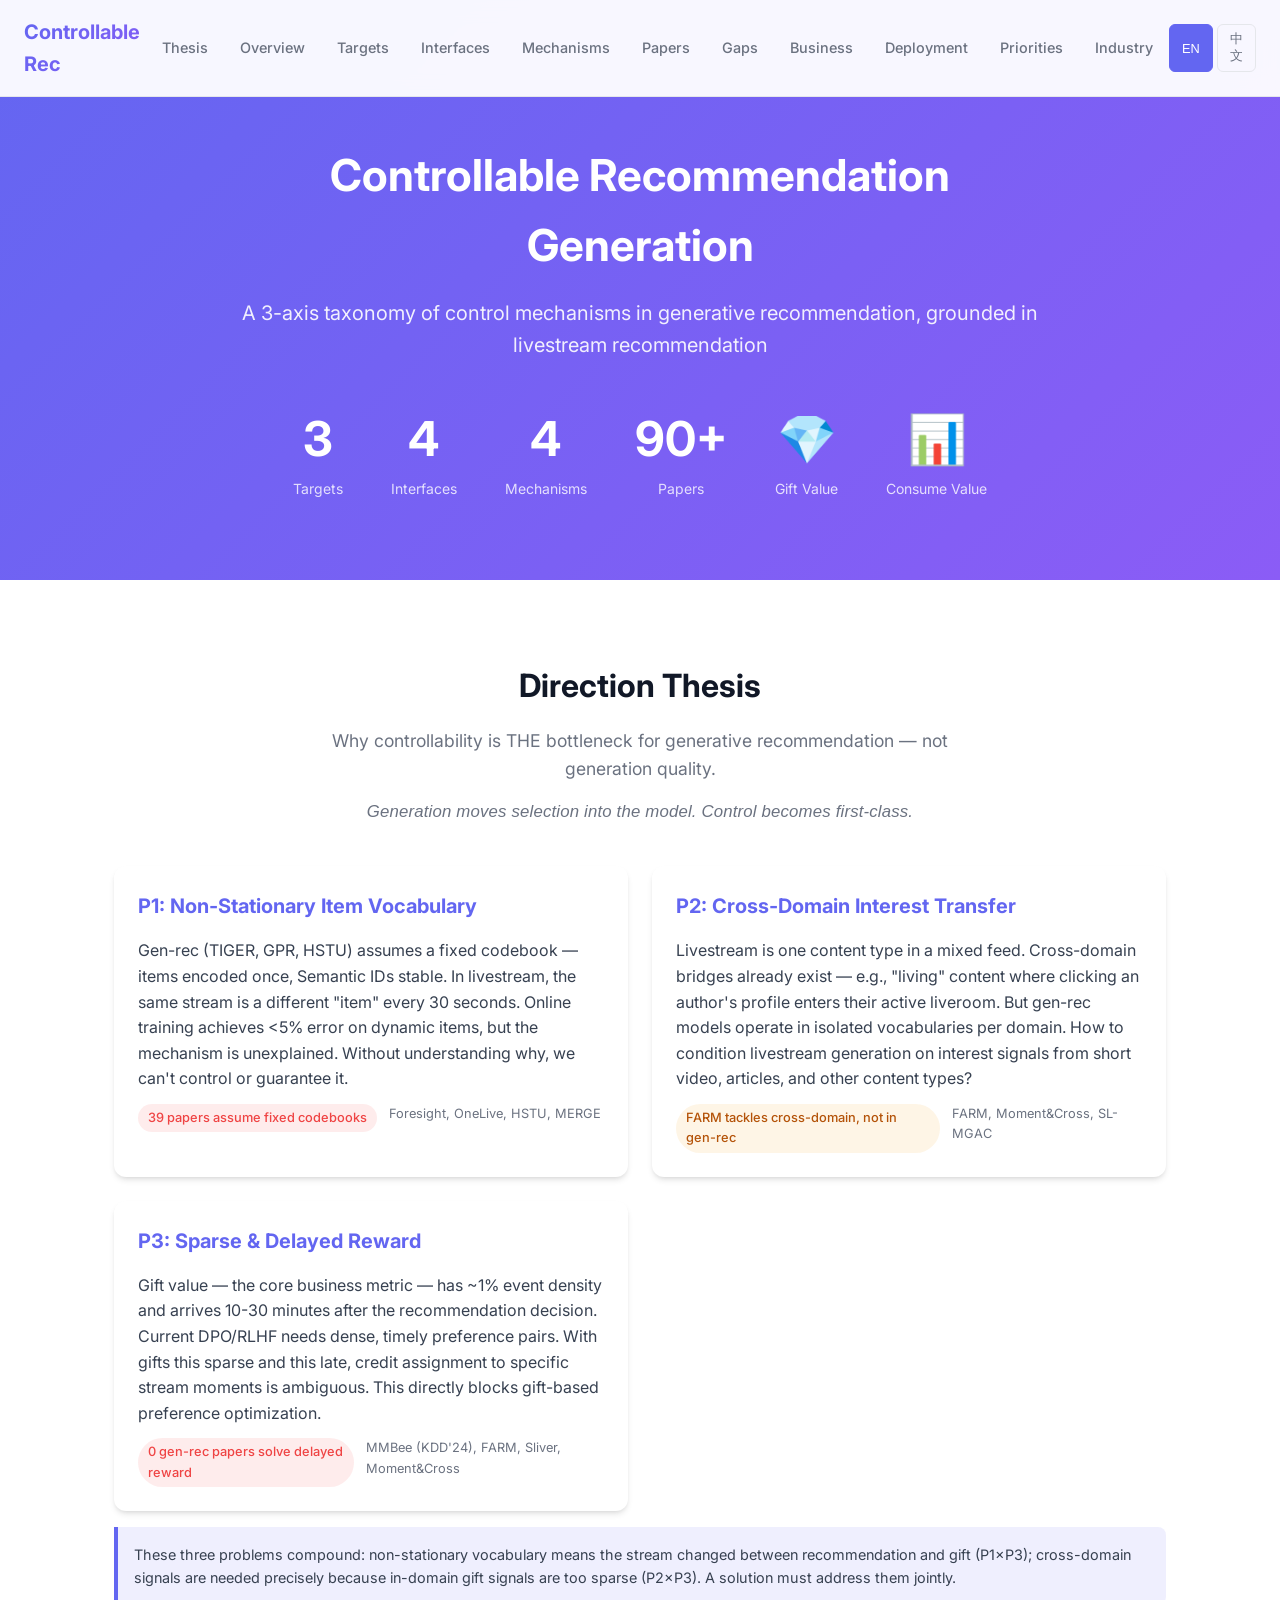
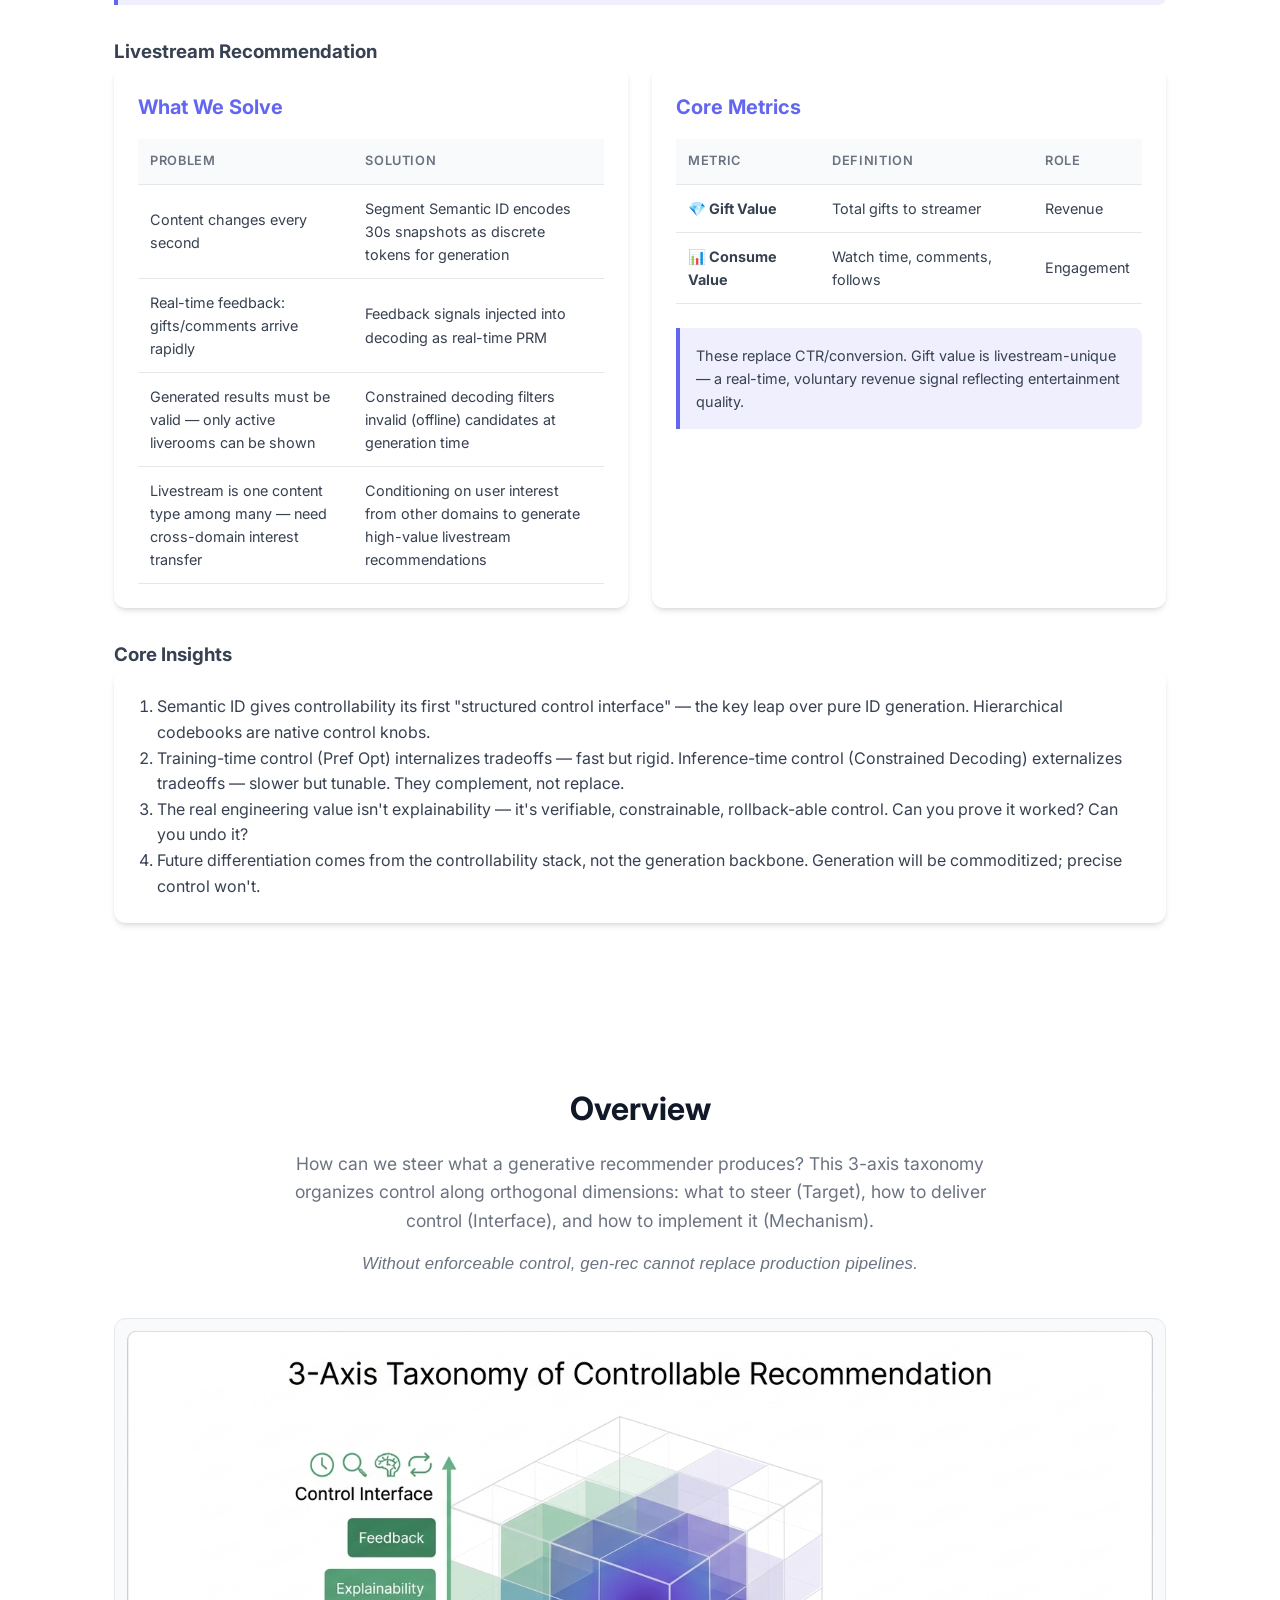
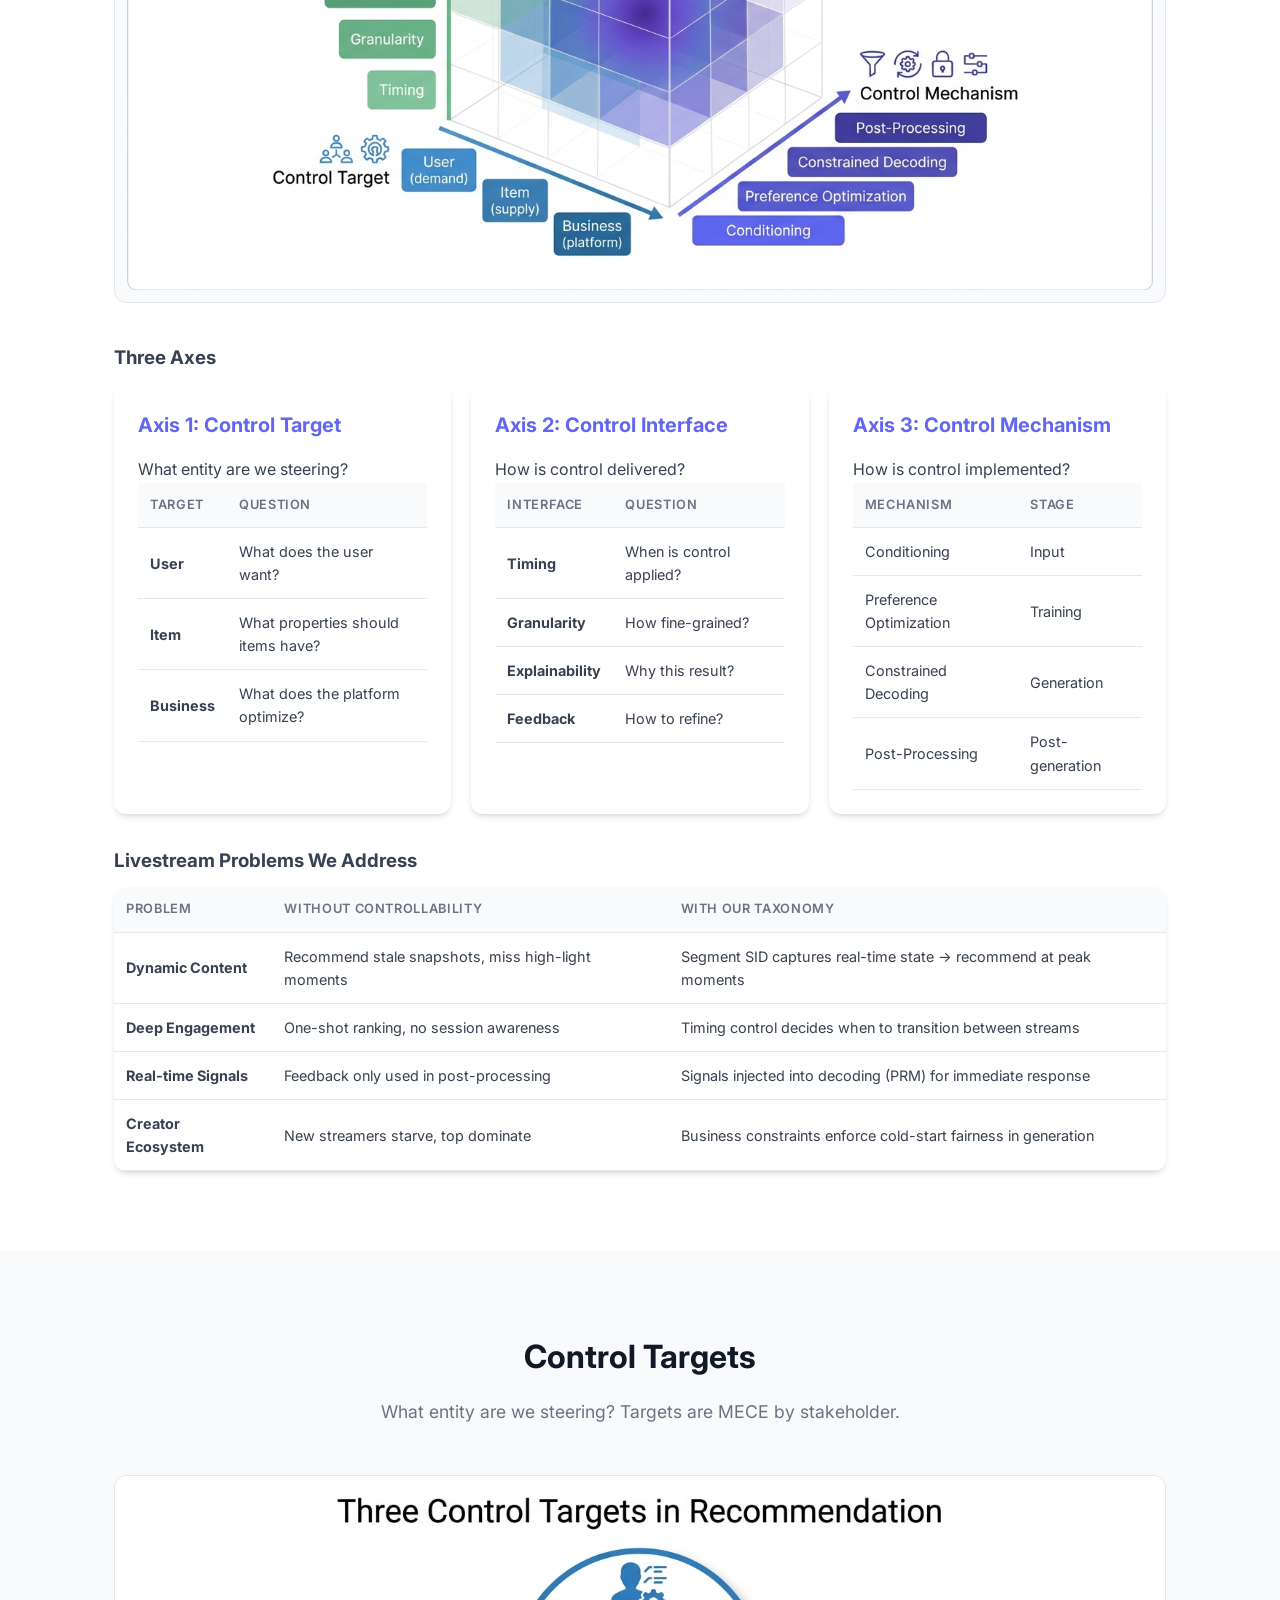
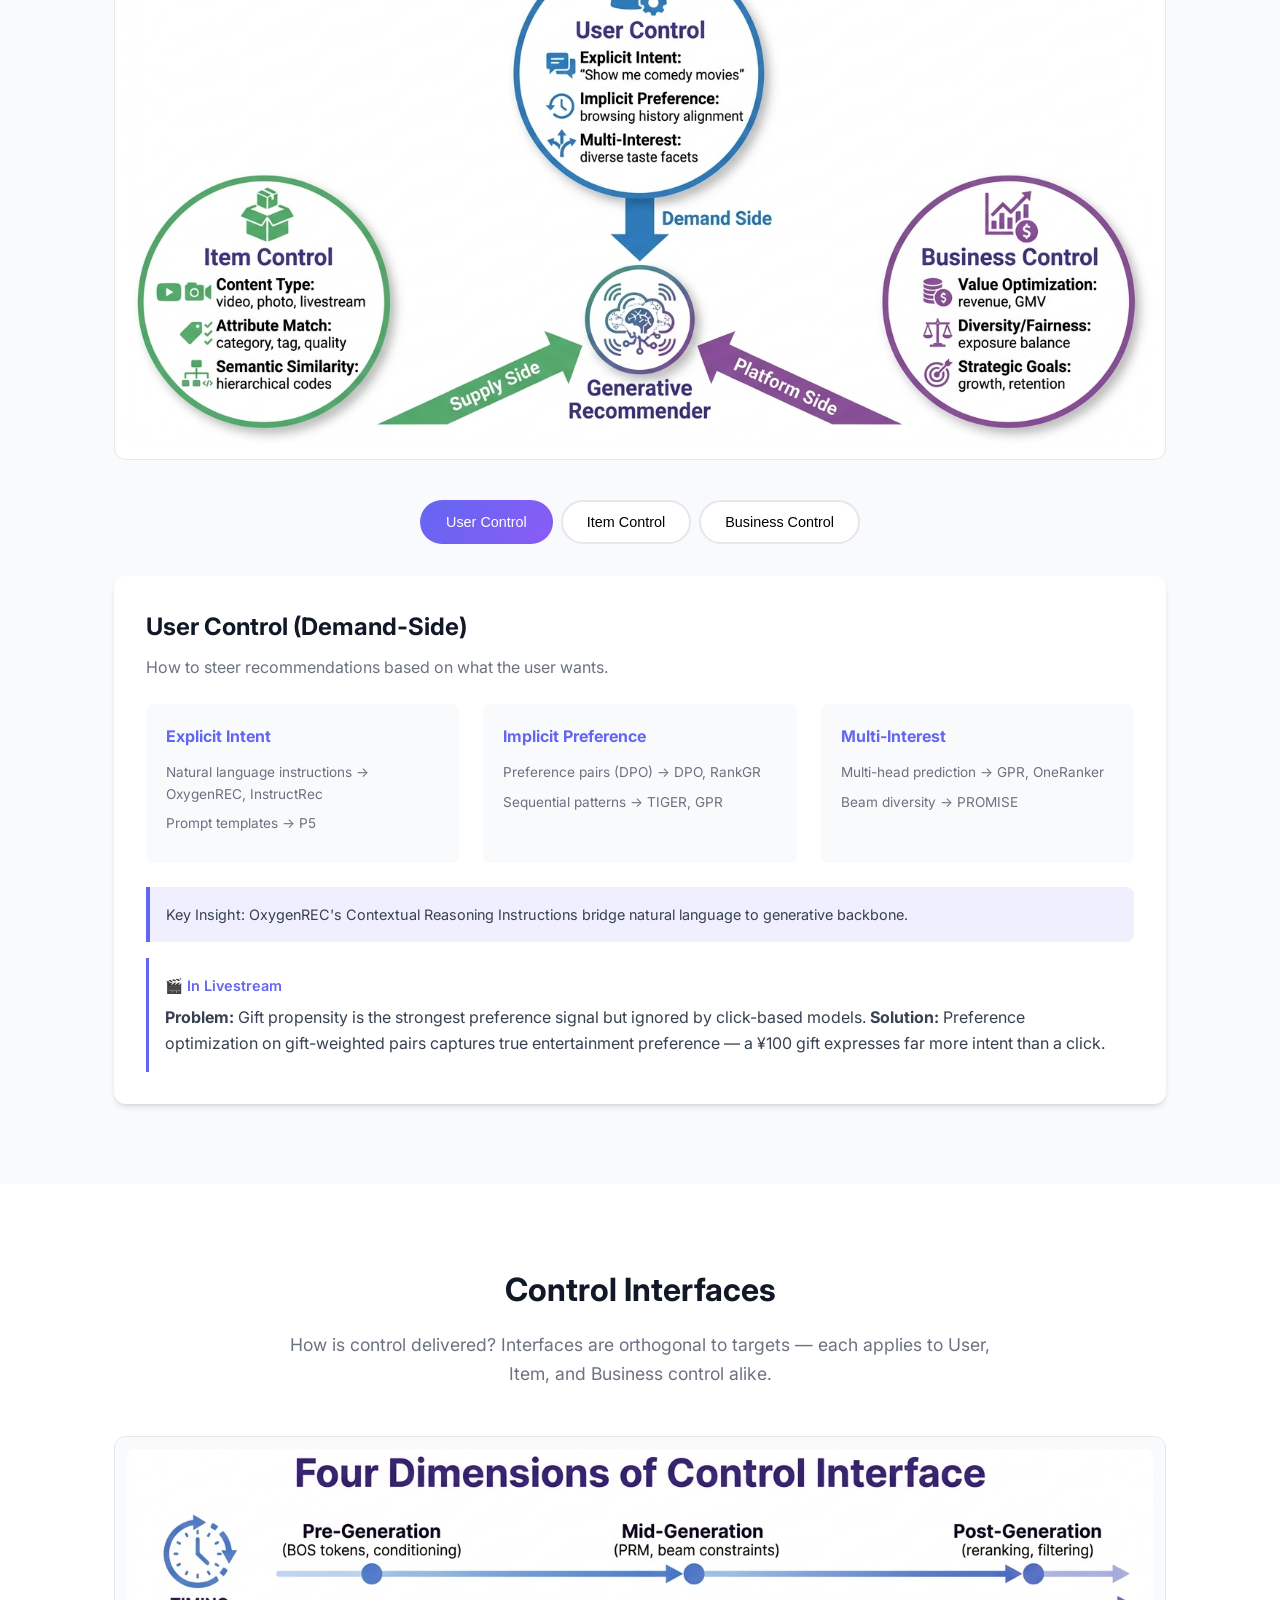
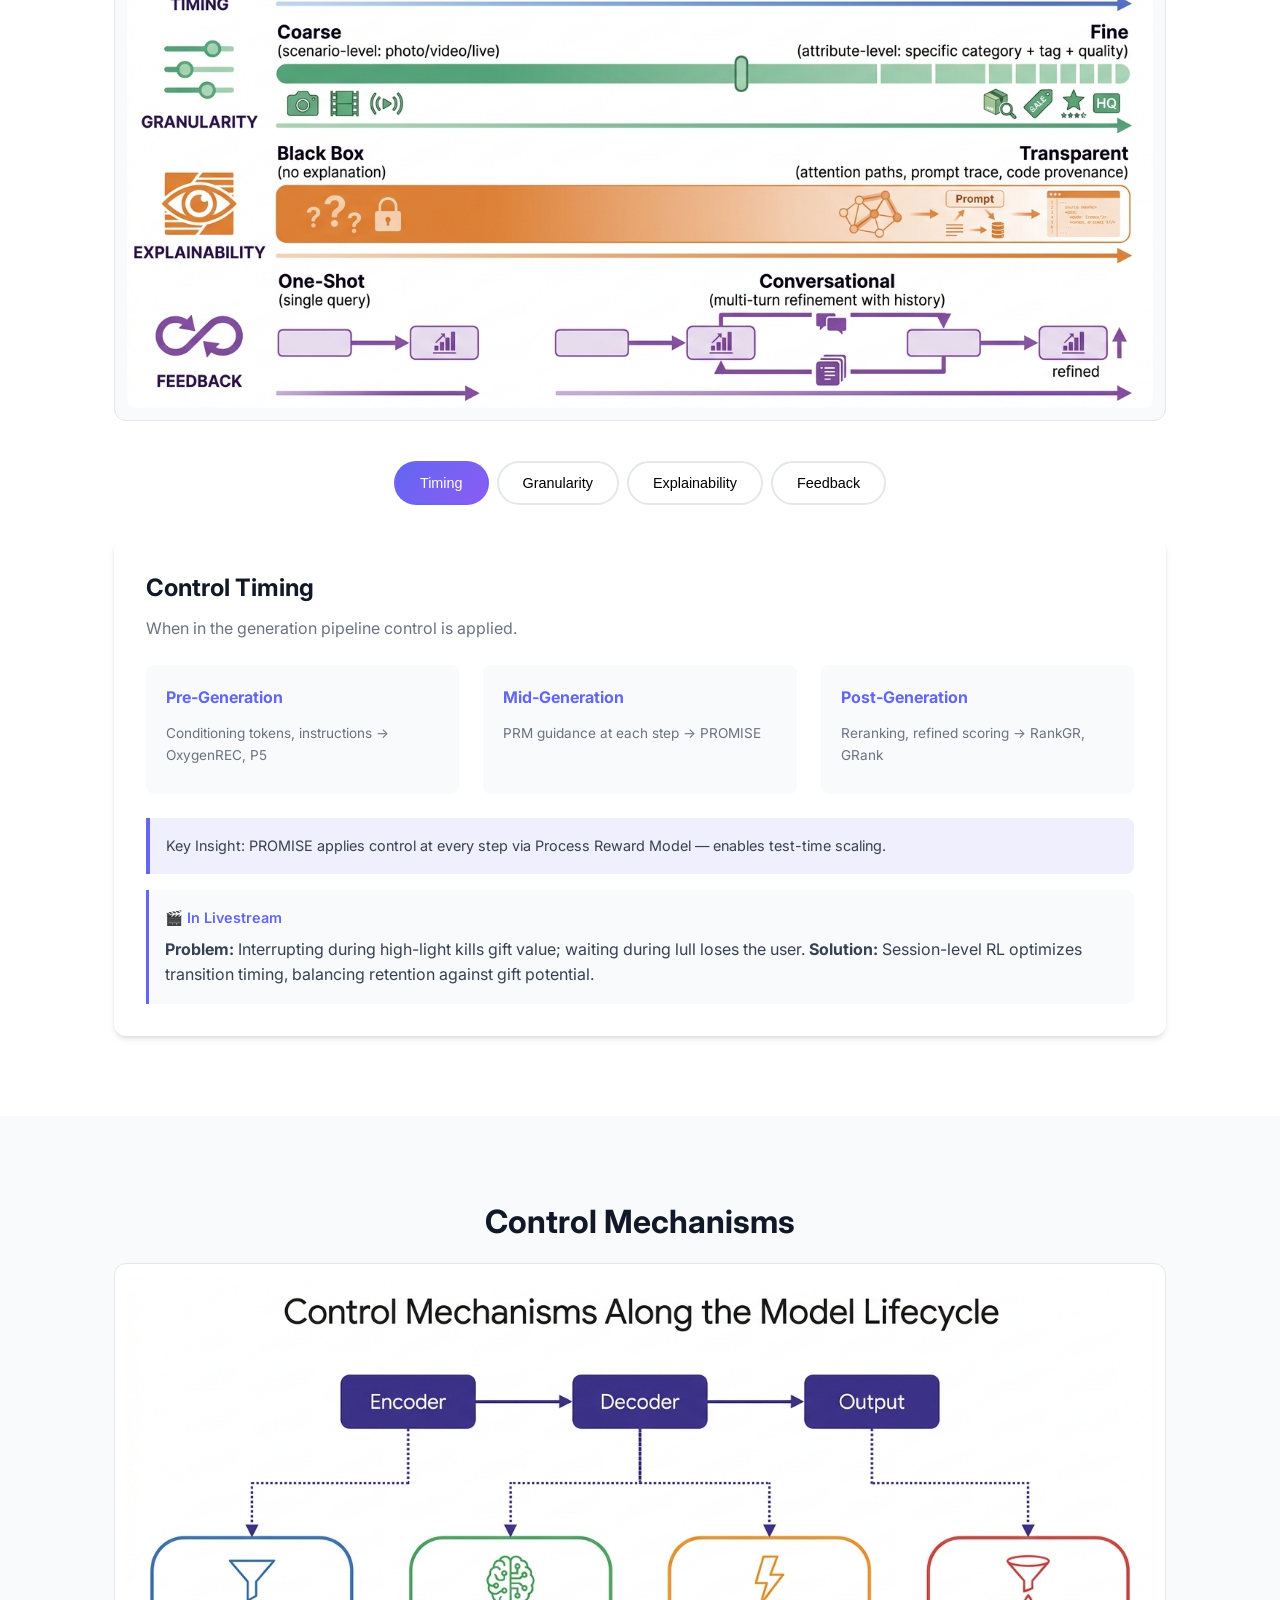
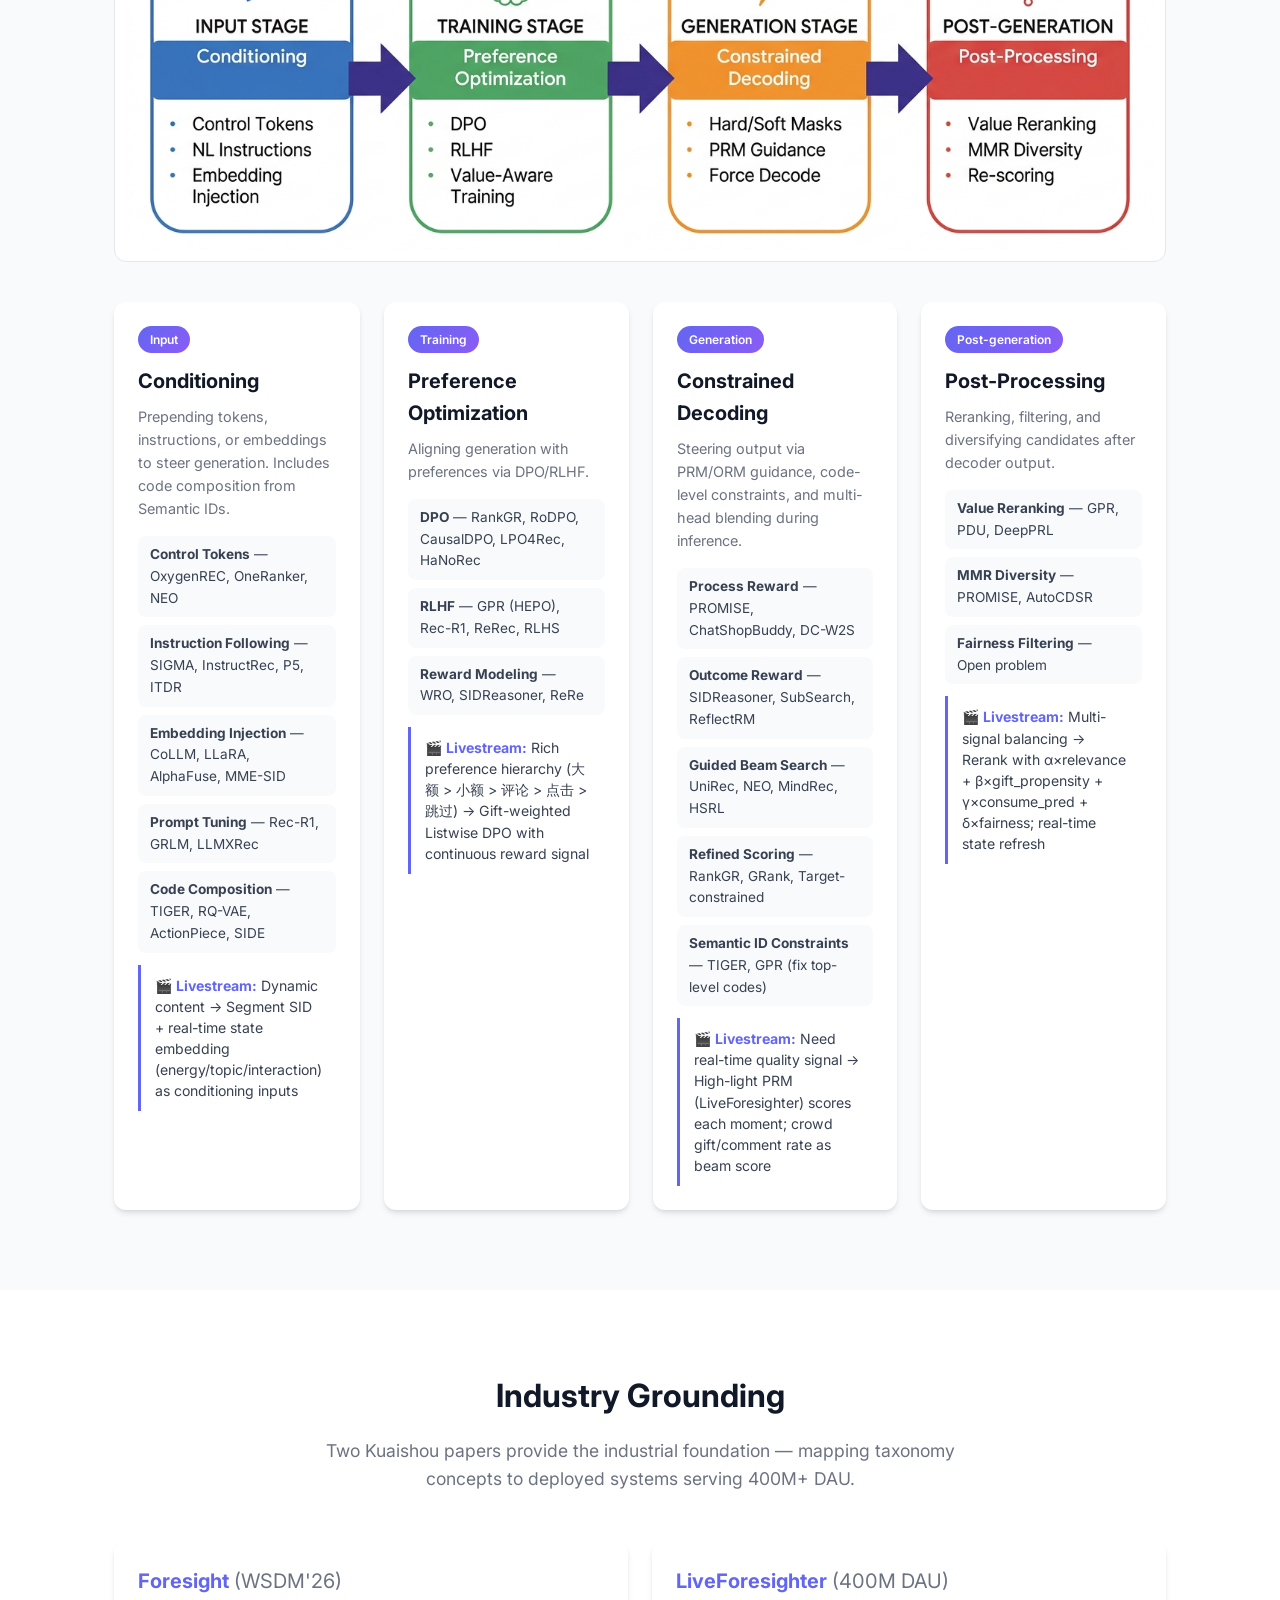
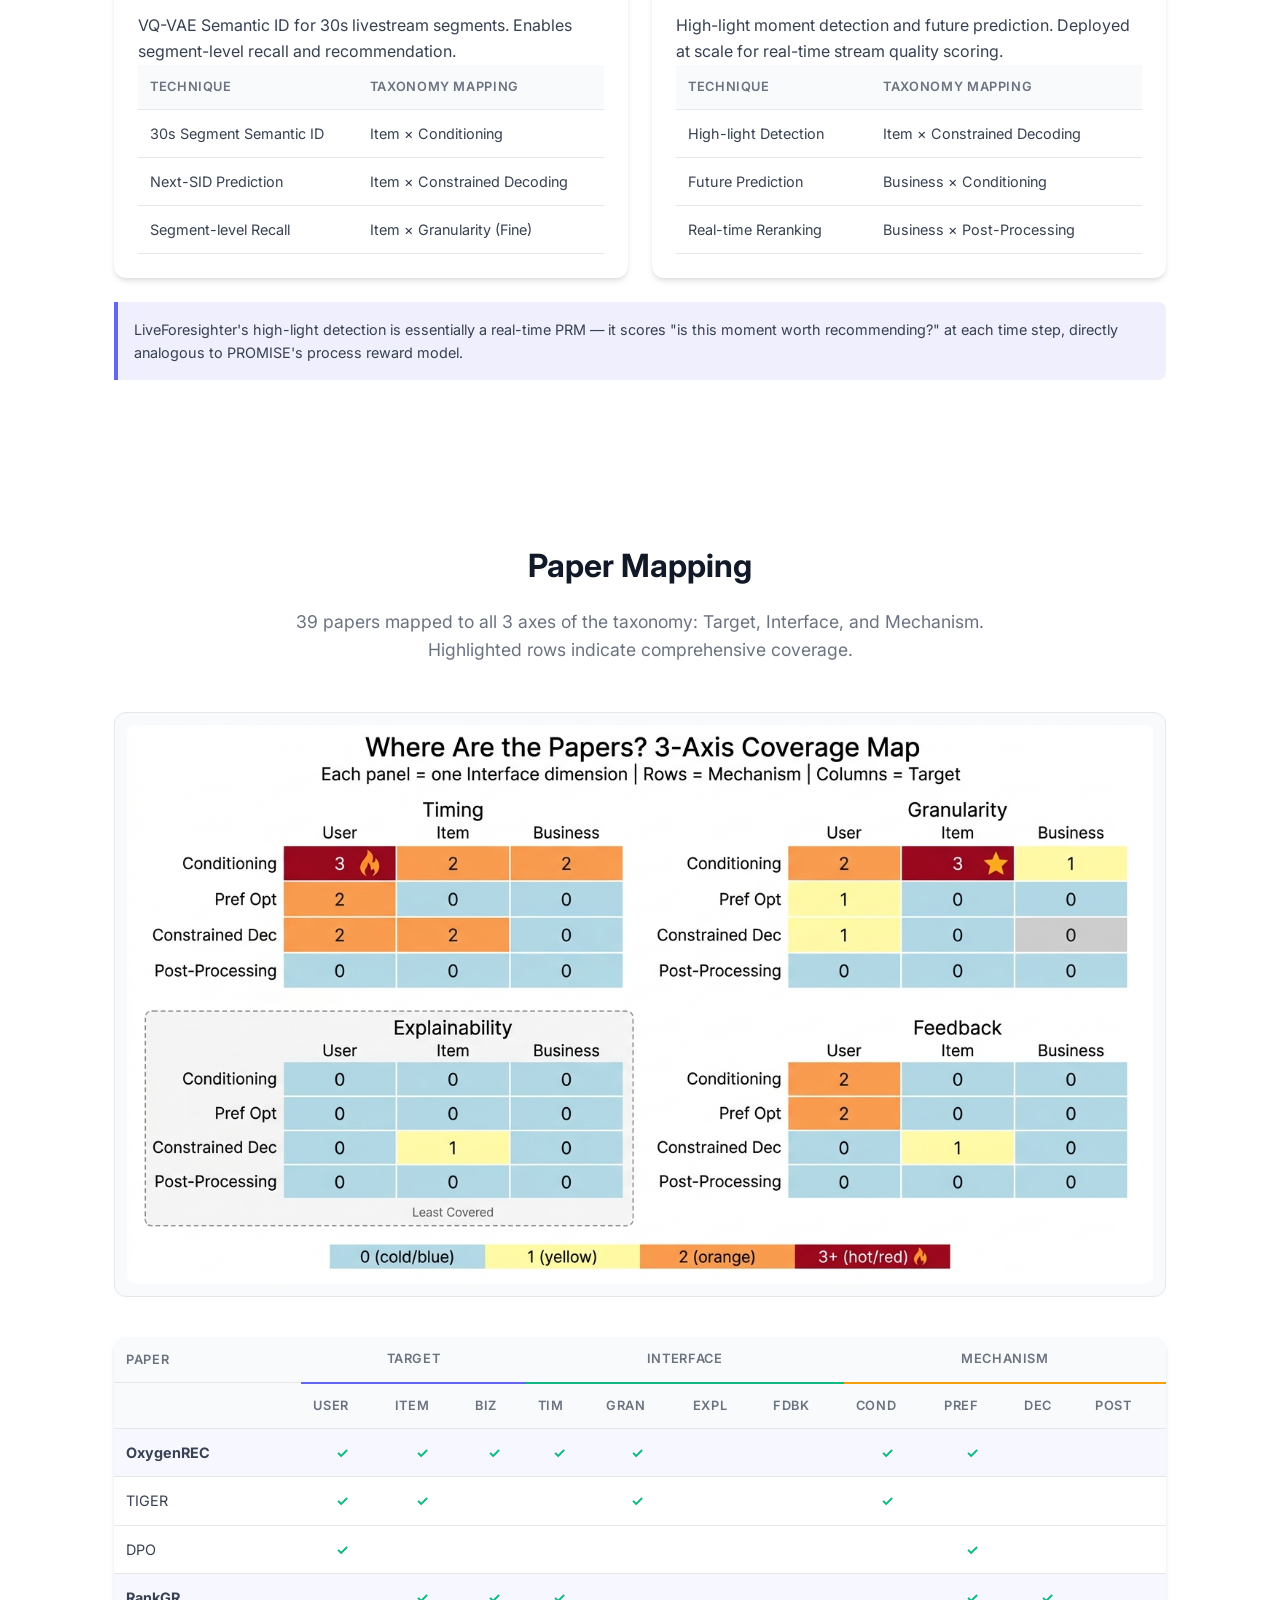
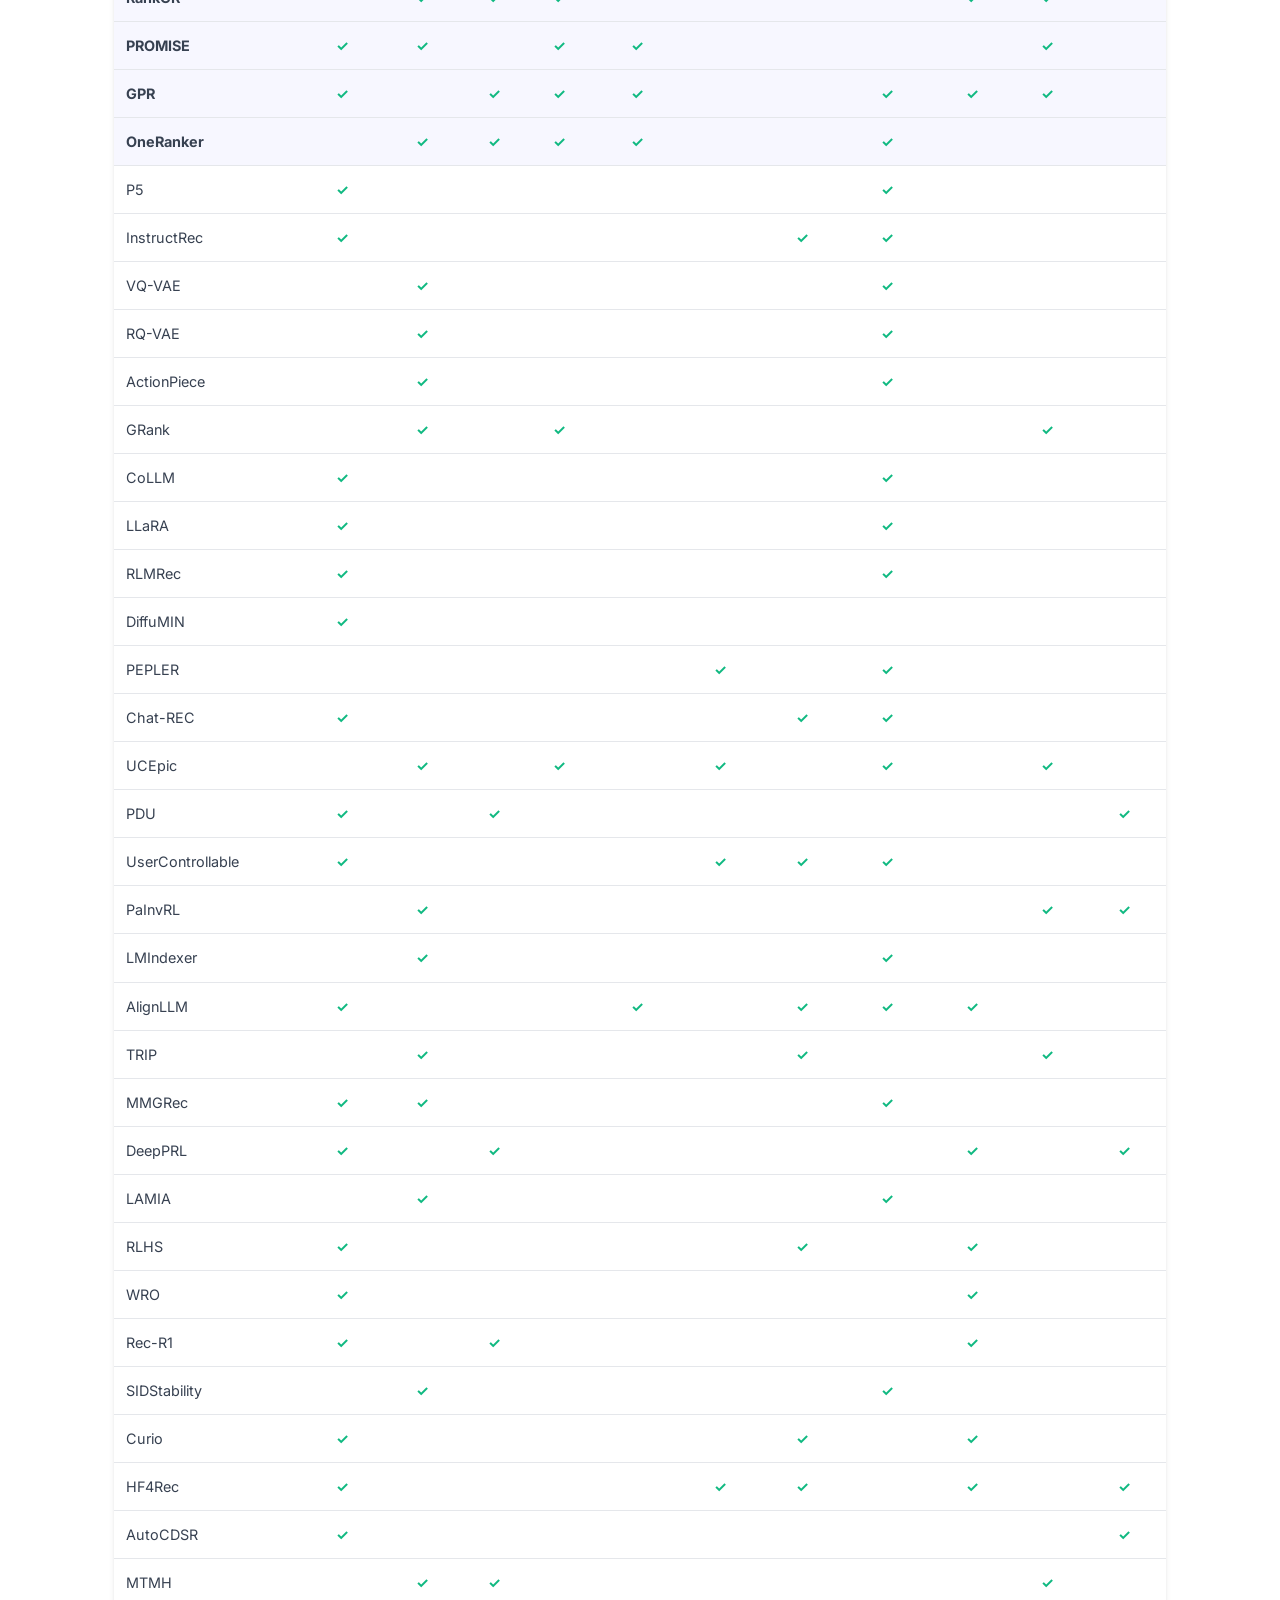
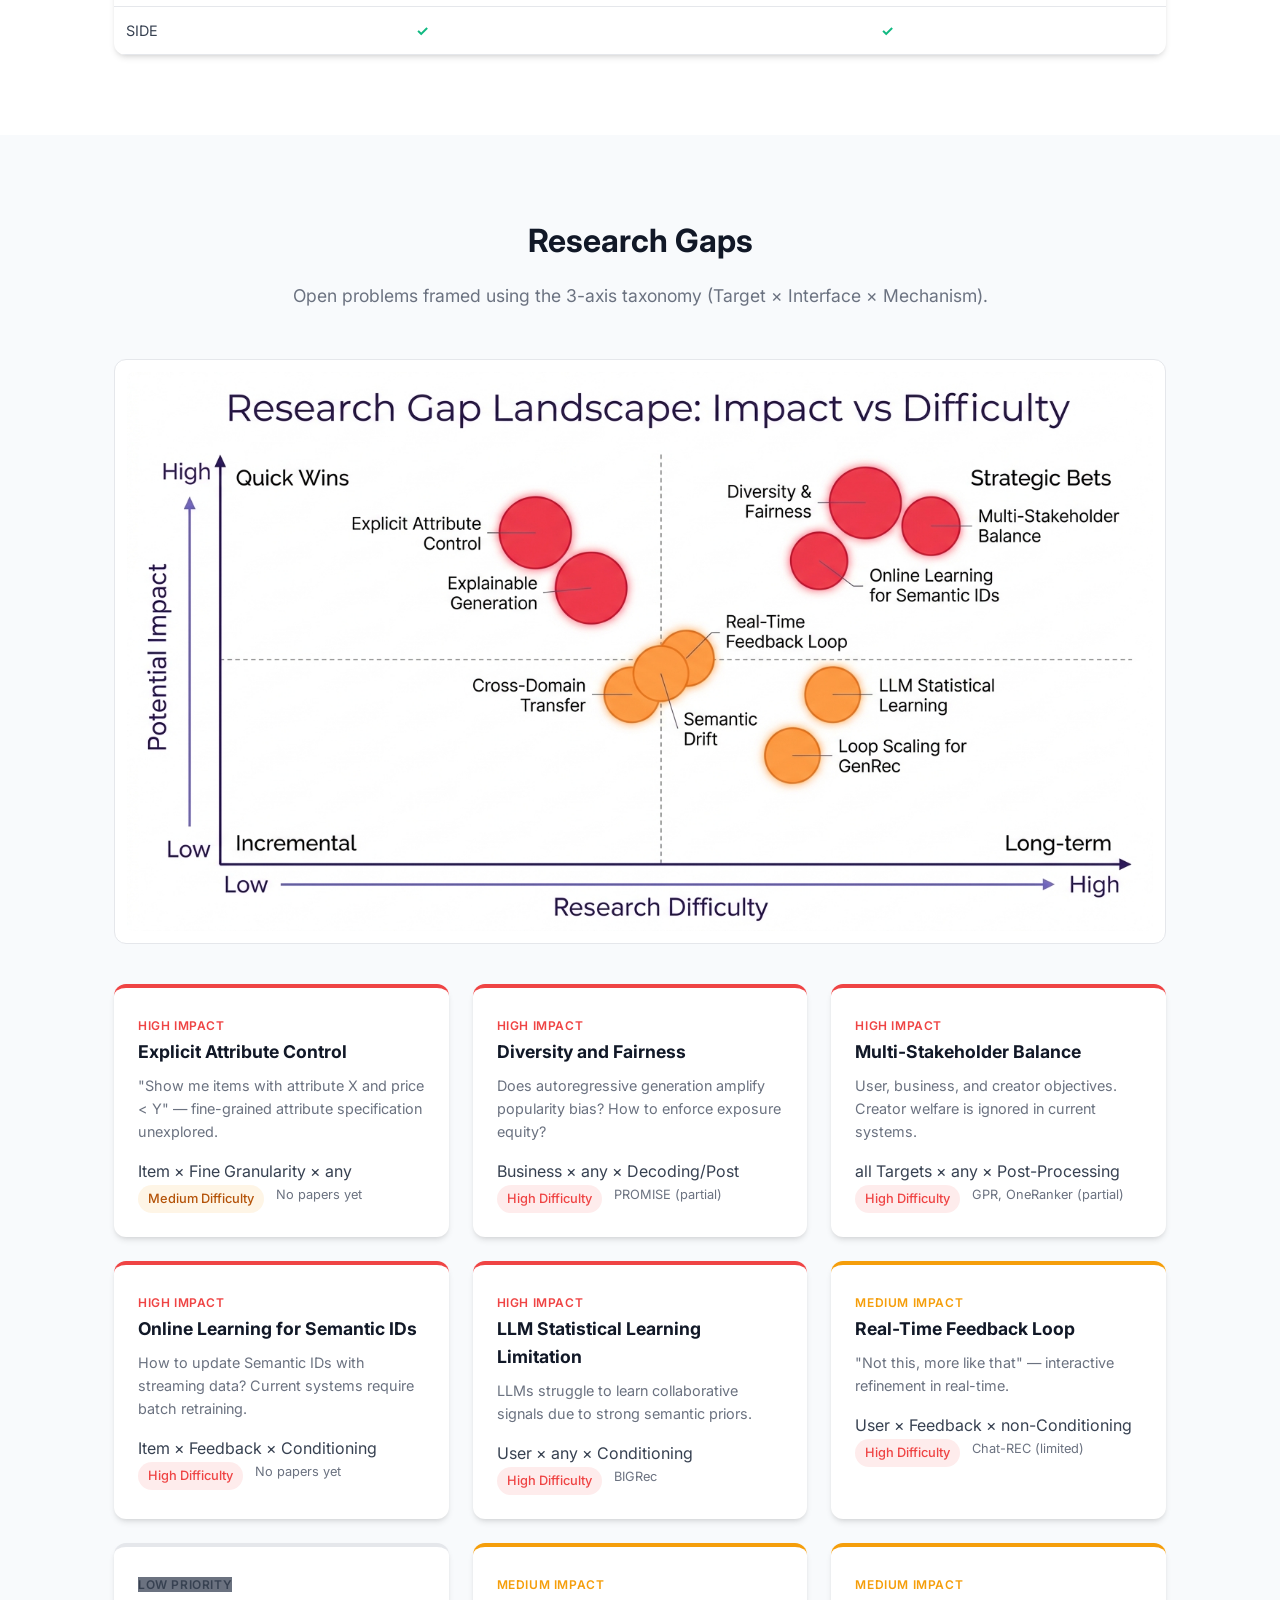
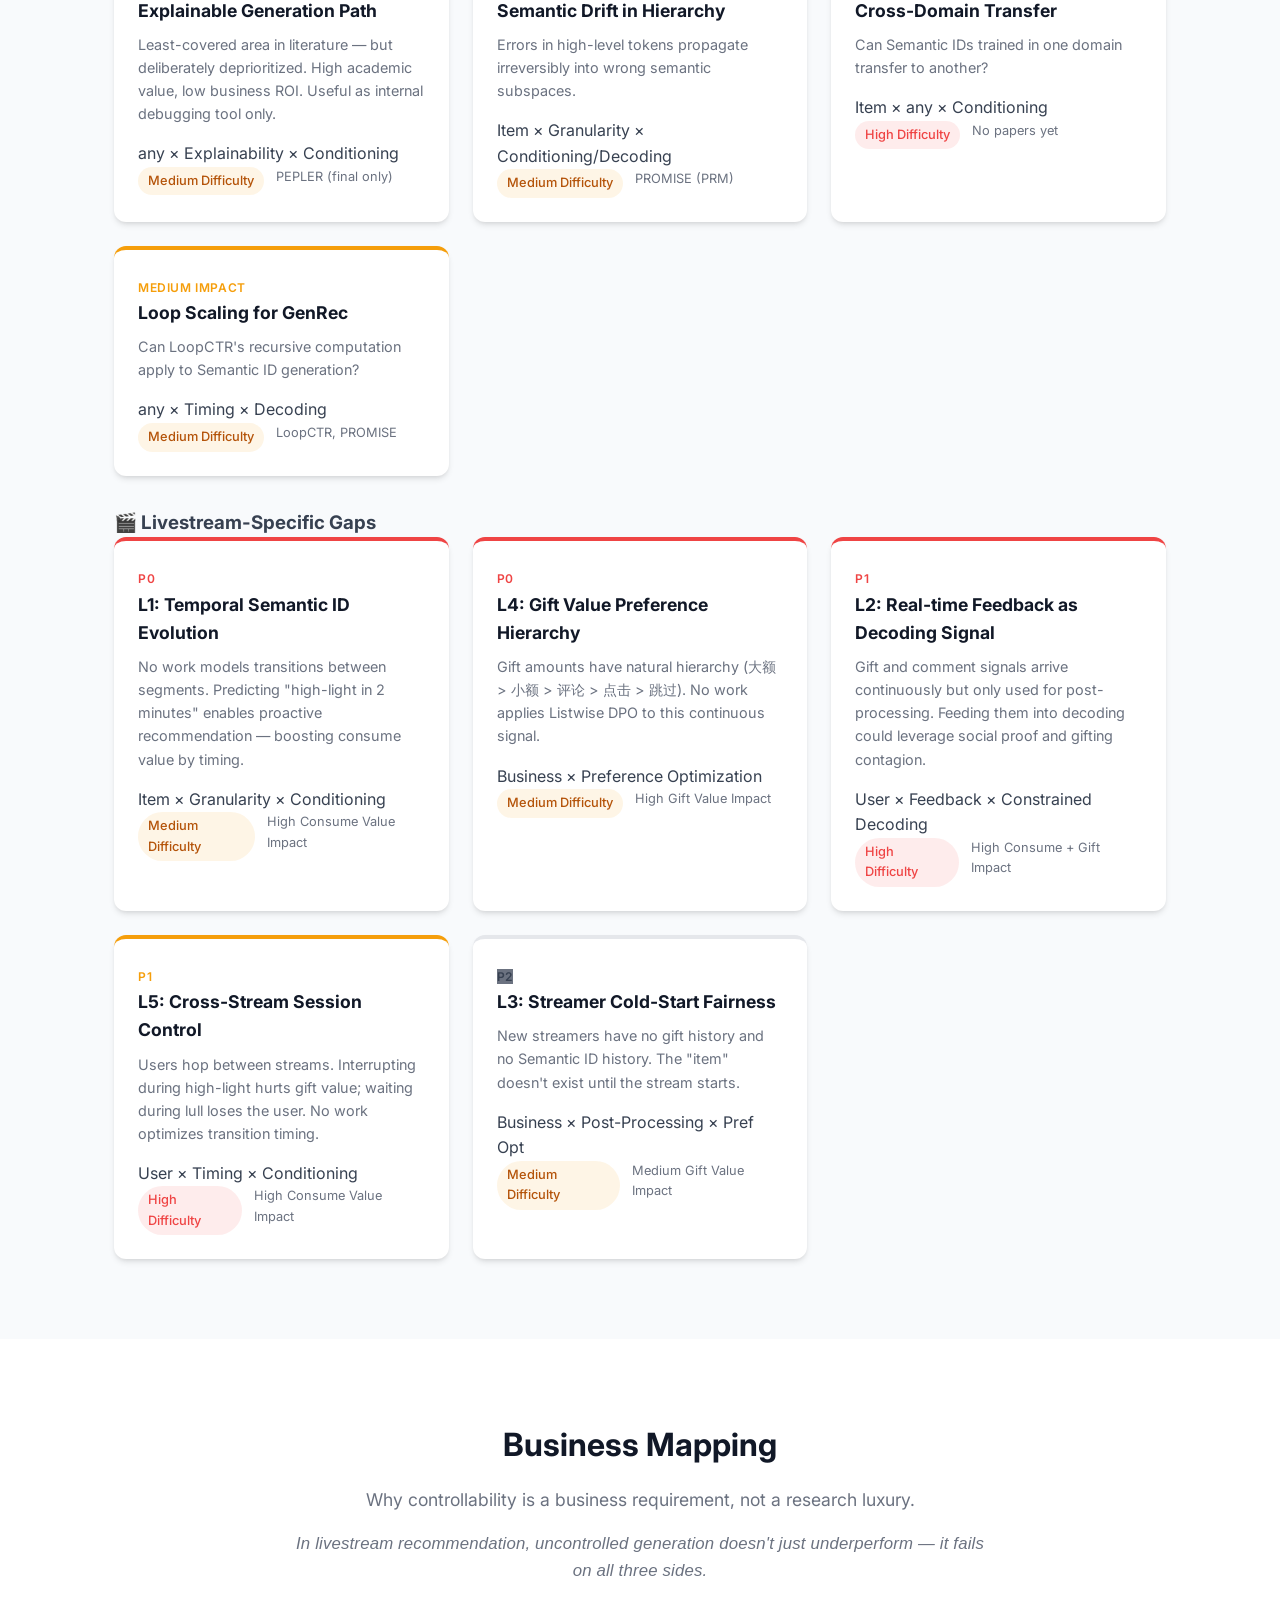
==== commit e988395d: "feat: add business mapping, deployment path, and section punchlines Per Will's review feedback: - Ad" ====
--- a/index.html
+++ b/index.html
@@ -4,7 +4,7 @@
     <meta charset="UTF-8">
     <meta name="viewport" content="width=device-width, initial-scale=1.0">
     <title>Controllable Rec - Research Taxonomy</title>
-    <link rel="stylesheet" href="styles.css?v=20260427f">
+    <link rel="stylesheet" href="styles.css?v=20260428a">
     <link rel="preconnect" href="https://fonts.googleapis.com">
     <link rel="preconnect" href="https://fonts.gstatic.com" crossorigin>
     <link href="https://fonts.googleapis.com/css2?family=Inter:wght@400;500;600;700&display=swap" rel="stylesheet">
@@ -21,6 +21,8 @@
             <a href="#mechanisms" data-i18n="nav.mechanisms">Mechanisms</a>
             <a href="#papers" data-i18n="nav.papers">Papers</a>
             <a href="#gaps" data-i18n="nav.gaps">Gaps</a>
+            <a href="#business" data-i18n="nav.business">Business</a>
+            <a href="#deployment" data-i18n="nav.deployment">Deployment</a>
             <a href="#priorities" data-i18n="nav.priorities">Priorities</a>
             <a href="#industry" data-i18n="nav.industry">Industry</a>
         </nav>
@@ -71,6 +73,7 @@
             <div class="container">
                 <h2 class="section__title" data-i18n="thesis.title">Direction Thesis</h2>
                 <p class="section__intro" data-i18n="thesis.intro">Why controllability is THE bottleneck for generative recommendation — not generation quality.</p>
+                <div class="punchline" data-i18n="thesis.punchline">Generation moves selection into the model. Control becomes first-class.</div>
 
                 <div class="cards-grid">
                     <div class="card">
@@ -147,6 +150,7 @@
             <div class="container">
                 <h2 class="section__title" data-i18n="overview.title">Overview</h2>
                 <p class="section__intro" data-i18n="overview.intro">How can we steer what a generative recommender produces? This 3-axis taxonomy organizes control along orthogonal dimensions: what to steer (Target), how to deliver control (Interface), and how to implement it (Mechanism).</p>
+                <div class="punchline" data-i18n="overview.punchline">Without enforceable control, gen-rec cannot replace production pipelines.</div>
 
                 <div class="section__image">
                     <img src="images/taxonomy-cube.png" alt="3-Axis Taxonomy of Controllable Recommendation" loading="lazy">
@@ -814,15 +818,89 @@
 
             </div>
         </section>
+
+        <!-- Business Mapping Section -->
+        <section id="business" class="section">
+            <div class="container">
+                <h2 class="section__title" data-i18n="bmap.title">Business Mapping</h2>
+                <p class="section__intro" data-i18n="bmap.intro">Why controllability is a business requirement, not a research luxury.</p>
+                <div class="punchline" data-i18n="bmap.punchline">In livestream recommendation, uncontrolled generation doesn't just underperform — it fails on all three sides.</div>
+
+                <div class="overview-row overview-row--three">
+                    <div class="card">
+                        <h3 data-i18n="bmap.user_title">User (Demand)</h3>
+                        <p data-i18n="bmap.user_desc">Intent is implicit, dynamic, and conflicting. Users don't say what they want — they fatigue, switch between explore and exploit, hold multiple interests simultaneously.</p>
+                        <div class="gap__meta" style="margin-top:12px">
+                            <span data-i18n="bmap.user_examples">Fatigue detection, explore/exploit, multi-interest</span>
+                        </div>
+                    </div>
+                    <div class="card">
+                        <h3 data-i18n="bmap.content_title">Content (Supply)</h3>
+                        <p data-i18n="bmap.content_desc">Modality, topic, timeliness, and quality all matter — and they change in real-time. A stream that was exciting 2 minutes ago may be dead now.</p>
+                        <div class="gap__meta" style="margin-top:12px">
+                            <span data-i18n="bmap.content_examples">Genre drift, highlight vs lull, cold-start streams</span>
+                        </div>
+                    </div>
+                    <div class="card">
+                        <h3 data-i18n="bmap.platform_title">Platform (Ecosystem)</h3>
+                        <p data-i18n="bmap.platform_desc">Platform goals are multi-objective, not single-score. Optimizing watch time alone kills gift revenue; optimizing gifts alone starves new creators.</p>
+                        <div class="gap__meta" style="margin-top:12px">
+                            <span data-i18n="bmap.platform_examples">Duration vs gift vs fairness vs creator support</span>
+                        </div>
+                    </div>
+                </div>
+
+                <div class="insight" style="margin-top:24px" data-i18n="bmap.conclusion">Generative retrieval expands flexibility, but also expands failure modes. Controllability is the governance layer that makes generative rec deployable.</div>
+            </div>
+        </section>
+
+        <!-- Deployment Path Section -->
+        <section id="deployment" class="section section--alt">
+            <div class="container">
+                <h2 class="section__title" data-i18n="deploy.title">Deployment Path</h2>
+                <p class="section__intro" data-i18n="deploy.intro">How to get from current pipelines to controllable generation — without replacing anything overnight.</p>
+                <div class="punchline" data-i18n="deploy.punchline">Not replacing the existing pipeline — layering controllability on top, one phase at a time.</div>
+
+                <div class="phase-grid">
+                    <div class="phase-card">
+                        <span class="phase-card__number">1</span>
+                        <h4 data-i18n="deploy.p1_title">Evaluate &amp; Rerank</h4>
+                        <p data-i18n="deploy.p1_desc">Keep existing pipeline. Add controllability evaluation metrics and constrained reranking as a post-processing layer.</p>
+                        <span class="phase-adds" data-i18n="deploy.p1_adds">+ Evaluation framework + constrained rerank</span>
+                    </div>
+                    <div class="phase-card">
+                        <span class="phase-card__number">2</span>
+                        <h4 data-i18n="deploy.p2_title">Bounded Generation</h4>
+                        <p data-i18n="deploy.p2_desc">Introduce constrained decoding for bounded, low-risk scenarios. Validate controllability in production with limited blast radius.</p>
+                        <span class="phase-adds" data-i18n="deploy.p2_adds">+ Constrained decoding for specific verticals</span>
+                    </div>
+                    <div class="phase-card">
+                        <span class="phase-card__number">3</span>
+                        <h4 data-i18n="deploy.p3_title">Expand Scope</h4>
+                        <p data-i18n="deploy.p3_desc">Extend generation to attribute-aware control and integrate real-time feedback loop for broader coverage.</p>
+                        <span class="phase-adds" data-i18n="deploy.p3_adds">+ Attribute-aware generation + feedback loop</span>
+                    </div>
+                    <div class="phase-card">
+                        <span class="phase-card__number">4</span>
+                        <h4 data-i18n="deploy.p4_title">Full Controllable Gen</h4>
+                        <p data-i18n="deploy.p4_desc">Multi-stakeholder optimization under governance constraints. Generation replaces retrieval with full controllability stack.</p>
+                        <span class="phase-adds" data-i18n="deploy.p4_adds">+ Multi-stakeholder optimization + governance</span>
+                    </div>
+                </div>
+            </div>
+        </section>
+
         <section id="priorities" class="section">
             <div class="container">
                 <h2 class="section__title" data-i18n="pri.title">Strategic Priorities</h2>
                 <p class="section__intro" data-i18n="pri.intro">From research gaps to investment decisions: what to build, what to skip, and why this order.</p>
+                <div class="punchline" data-i18n="pri.punchline">Backbone commoditizes. Control stack differentiates.</div>
 
                 <div class="gaps-grid">
                     <div class="gap-card gap-card--high">
                         <span class="gap__priority">P0</span>
                         <h3 data-i18n="pri.p0_biz_title">Business-Constrained Decoding</h3>
+                        <span class="p0-layer p0-layer--gate" data-i18n="pri.p0_biz_layer">Launch Gate</span>
                         <p data-i18n="pri.p0_biz_desc">Minimum bar for gen-rec to go online. Without business constraint enforcement, it cannot replace traditional pipelines. Technically mature, high feasibility.</p>
                         <div class="gap__meta">
                             <span class="difficulty difficulty--medium" data-i18n="pri.timeline_short">1-3 months</span>
@@ -833,6 +911,7 @@
                     <div class="gap-card gap-card--high">
                         <span class="gap__priority">P0</span>
                         <h3 data-i18n="pri.p0_attr_title">Explicit Attribute Control</h3>
+                        <span class="p0-layer p0-layer--capability" data-i18n="pri.p0_attr_layer">Capability</span>
                         <p data-i18n="pri.p0_attr_desc">"Show items with attribute X and price < Y" — fundamental capability with near-total blank in generative retrieval. Blocks gen-rec from replacing traditional search.</p>
                         <div class="gap__meta">
                             <span class="difficulty difficulty--medium" data-i18n="pri.timeline_mid">3-6 months</span>
@@ -843,6 +922,7 @@
                     <div class="gap-card gap-card--high">
                         <span class="gap__priority">P0</span>
                         <h3 data-i18n="pri.p0_eval_title">Controllability Evaluation</h3>
+                        <span class="p0-layer p0-layer--foundation" data-i18n="pri.p0_eval_layer">Foundation</span>
                         <p data-i18n="pri.p0_eval_desc">Evidence infrastructure: control success rate, relevance tax, Pareto fronts, stability, rollback-ability. Without this, controllability stays at "looks like it works."</p>
                         <div class="gap__meta">
                             <span class="difficulty difficulty--medium" data-i18n="pri.timeline_short">1-3 months</span>
@@ -883,7 +963,7 @@
                     <div class="gap-card gap-card--medium">
                         <span class="gap__priority">P1</span>
                         <h3 data-i18n="pri.p1_stake_title">Multi-Stakeholder Balance</h3>
-                        <p data-i18n="pri.p1_stake_desc">User-platform-creator balance is key to long-term ecosystem health. More of a mechanism design problem than a pure algorithm problem.</p>
+                        <p data-i18n="pri.p1_stake_desc">Generative selection may amplify exposure skew more than traditional ranking — creator churn from starvation is ecosystem-level risk. Multi-stakeholder balance is a launch governance condition, not a nice-to-have.</p>
                         <div class="gap__meta">
                             <span class="difficulty difficulty--high" data-i18n="pri.timeline_long">6-12 months</span>
                             <span data-i18n="pri.value_med">Medium Business Value</span>
@@ -947,10 +1027,10 @@
         <div class="container">
             <p class="footer__title" data-i18n="footer.title">Controllable Recommendation Generation</p>
             <p class="footer__subtitle" data-i18n="footer.subtitle">3-Axis Research Taxonomy</p>
-            <p class="footer__copy" data-i18n="footer.copy">&copy; 2026 · Last updated April 24</p>
+            <p class="footer__copy" data-i18n="footer.copy">&copy; 2026 · Last updated April 28</p>
         </div>
     </footer>
 
-    <script src="script.js?v=20260427i"></script>
+    <script src="script.js?v=20260428a"></script>
 </body>
 </html>
--- a/styles.css
+++ b/styles.css
@@ -523,6 +523,81 @@
 
 .difficulty--high { background: rgba(239, 68, 68, 0.1); color: var(--theme-danger); }
 .difficulty--medium { background: rgba(245, 158, 11, 0.1); color: #b45309; }
+
+/* Punchline — epigraph style */
+.punchline {
+  text-align: center;
+  font-size: 1.05rem;
+  font-weight: 500;
+  color: var(--theme-text-muted);
+  font-style: italic;
+  max-width: 700px;
+  margin: -32px auto 40px;
+  letter-spacing: 0.01em;
+}
+
+/* Phase timeline cards */
+.phase-grid {
+  display: grid;
+  grid-template-columns: repeat(4, 1fr);
+  gap: 20px;
+}
+.phase-card {
+  background: white;
+  border-radius: var(--border-radius);
+  padding: 24px;
+  box-shadow: var(--shadow);
+  border-top: 4px solid var(--theme-accent);
+  position: relative;
+}
+.phase-card__number {
+  display: inline-block;
+  background: var(--theme-gradient);
+  color: white;
+  width: 28px;
+  height: 28px;
+  line-height: 28px;
+  text-align: center;
+  border-radius: 50%;
+  font-size: 0.8rem;
+  font-weight: 700;
+  margin-bottom: 12px;
+}
+.phase-card h4 {
+  font-size: 1rem;
+  color: var(--theme-heading);
+  margin-bottom: 8px;
+}
+.phase-card p {
+  font-size: 0.85rem;
+  color: var(--theme-text-muted);
+  margin-bottom: 8px;
+}
+.phase-card .phase-adds {
+  font-size: 0.8rem;
+  color: var(--theme-accent);
+  font-weight: 500;
+}
+
+/* P0 layer badge */
+.p0-layer {
+  display: inline-block;
+  font-size: 0.7rem;
+  font-weight: 600;
+  text-transform: uppercase;
+  letter-spacing: 0.06em;
+  padding: 2px 8px;
+  border-radius: 4px;
+  margin-left: 8px;
+  vertical-align: middle;
+}
+.p0-layer--foundation { background: rgba(99,102,241,0.15); color: var(--theme-accent); }
+.p0-layer--gate { background: rgba(239,68,68,0.12); color: var(--theme-danger); }
+.p0-layer--capability { background: rgba(16,185,129,0.12); color: var(--theme-success); }
+
+@media (max-width: 768px) {
+  .phase-grid { grid-template-columns: repeat(2, 1fr); }
+}
 
 /* Footer */
 .footer {
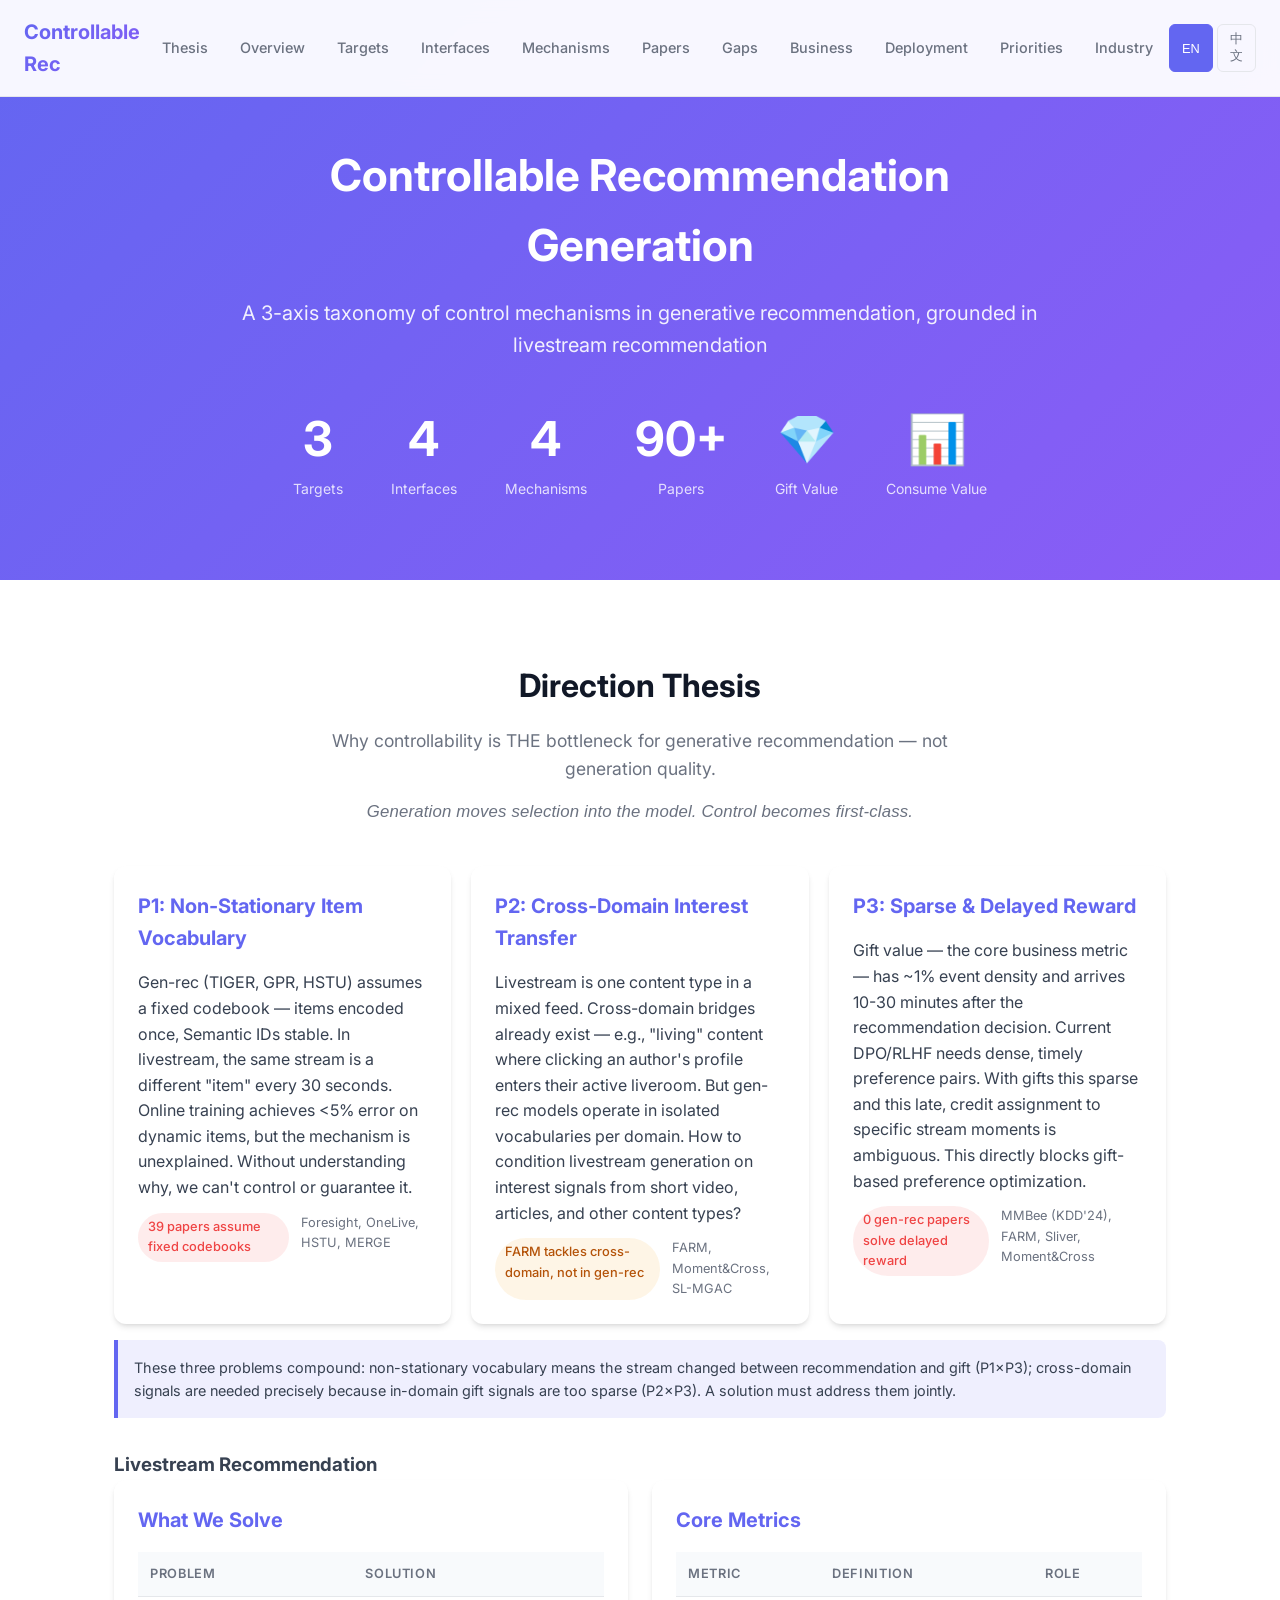
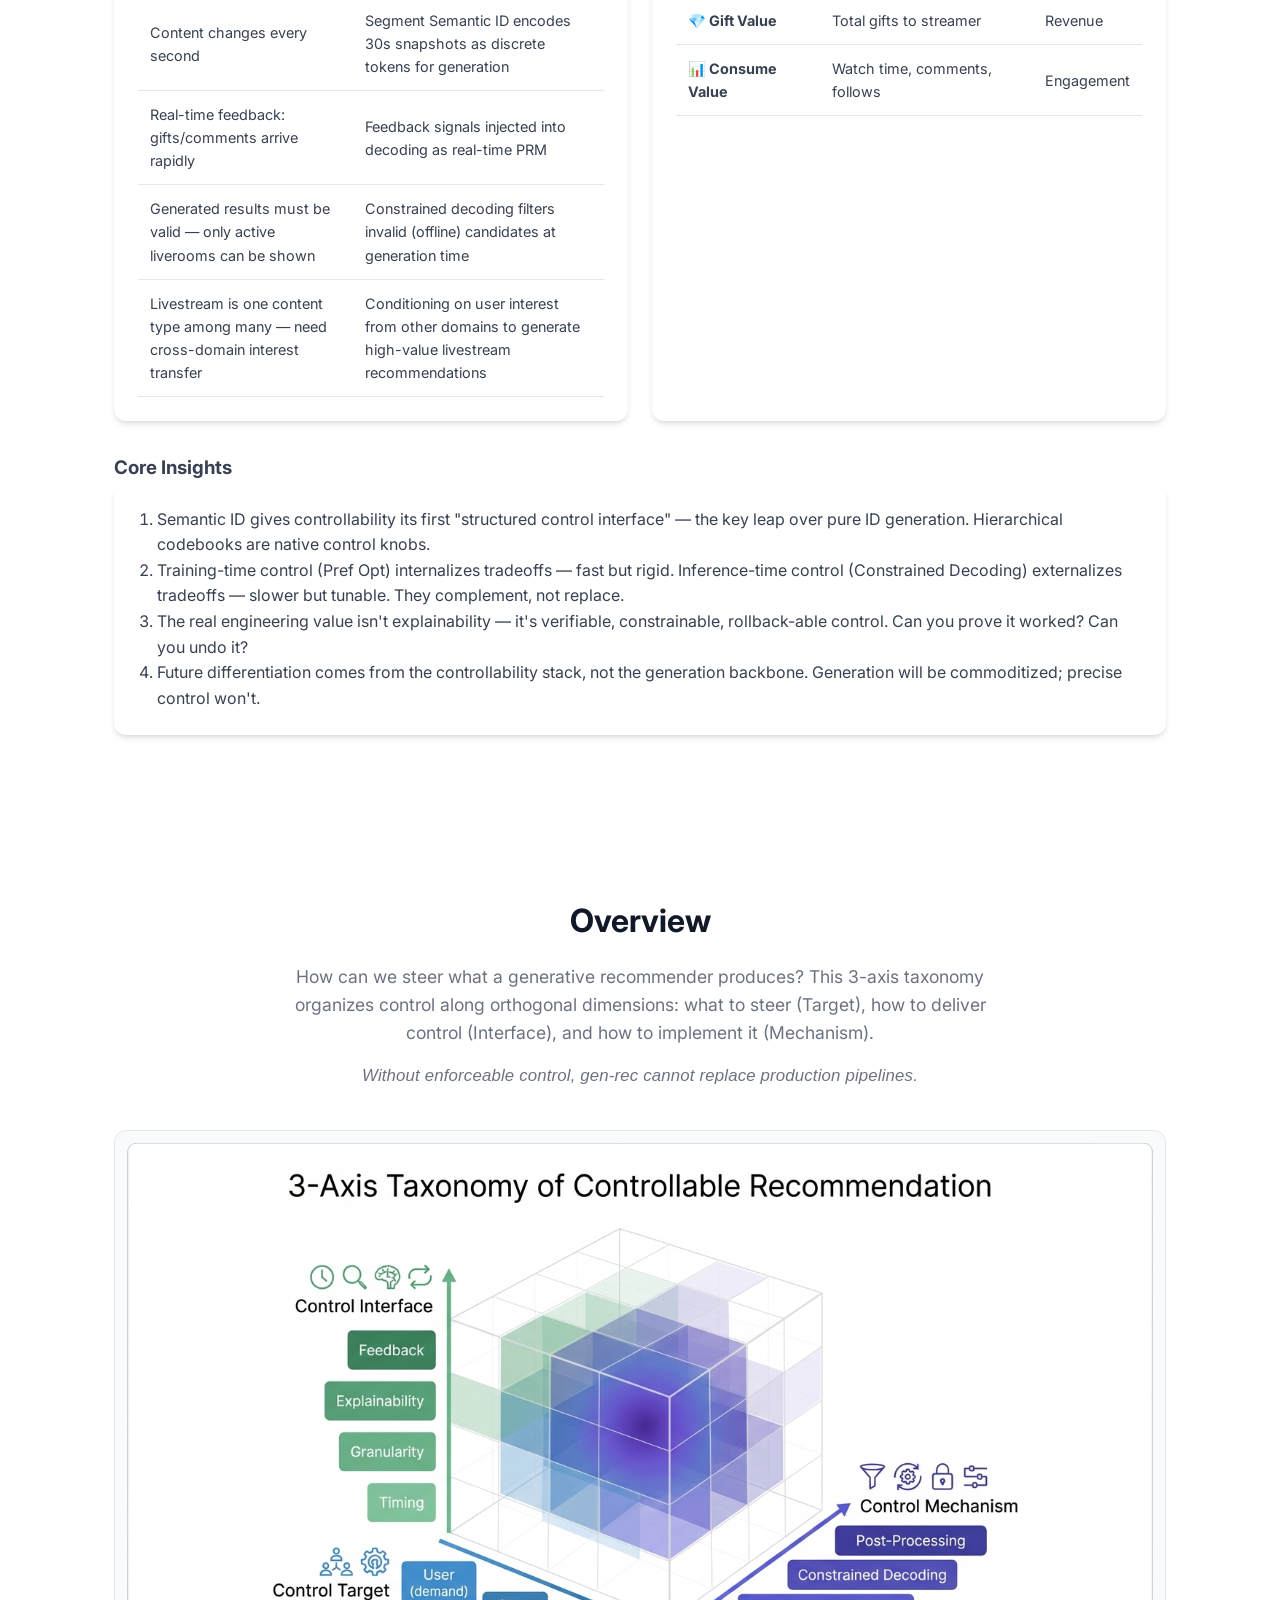
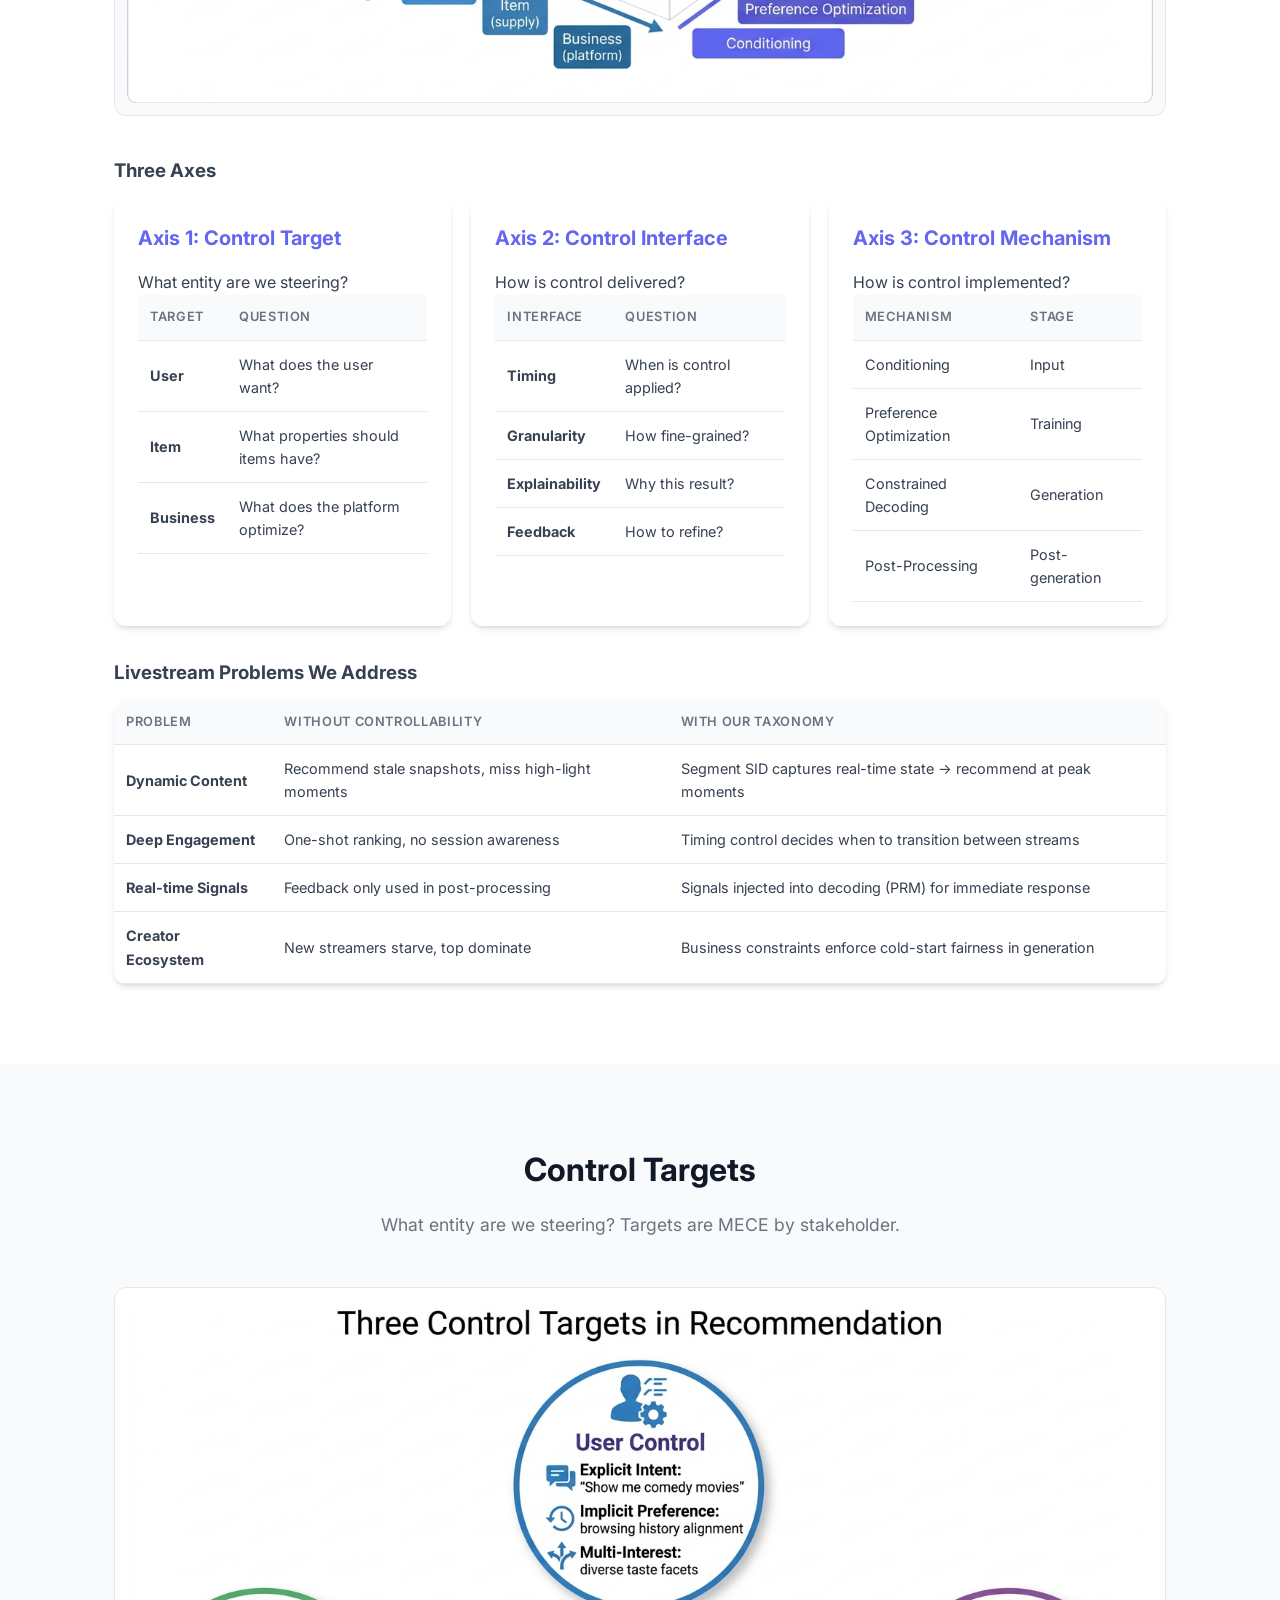
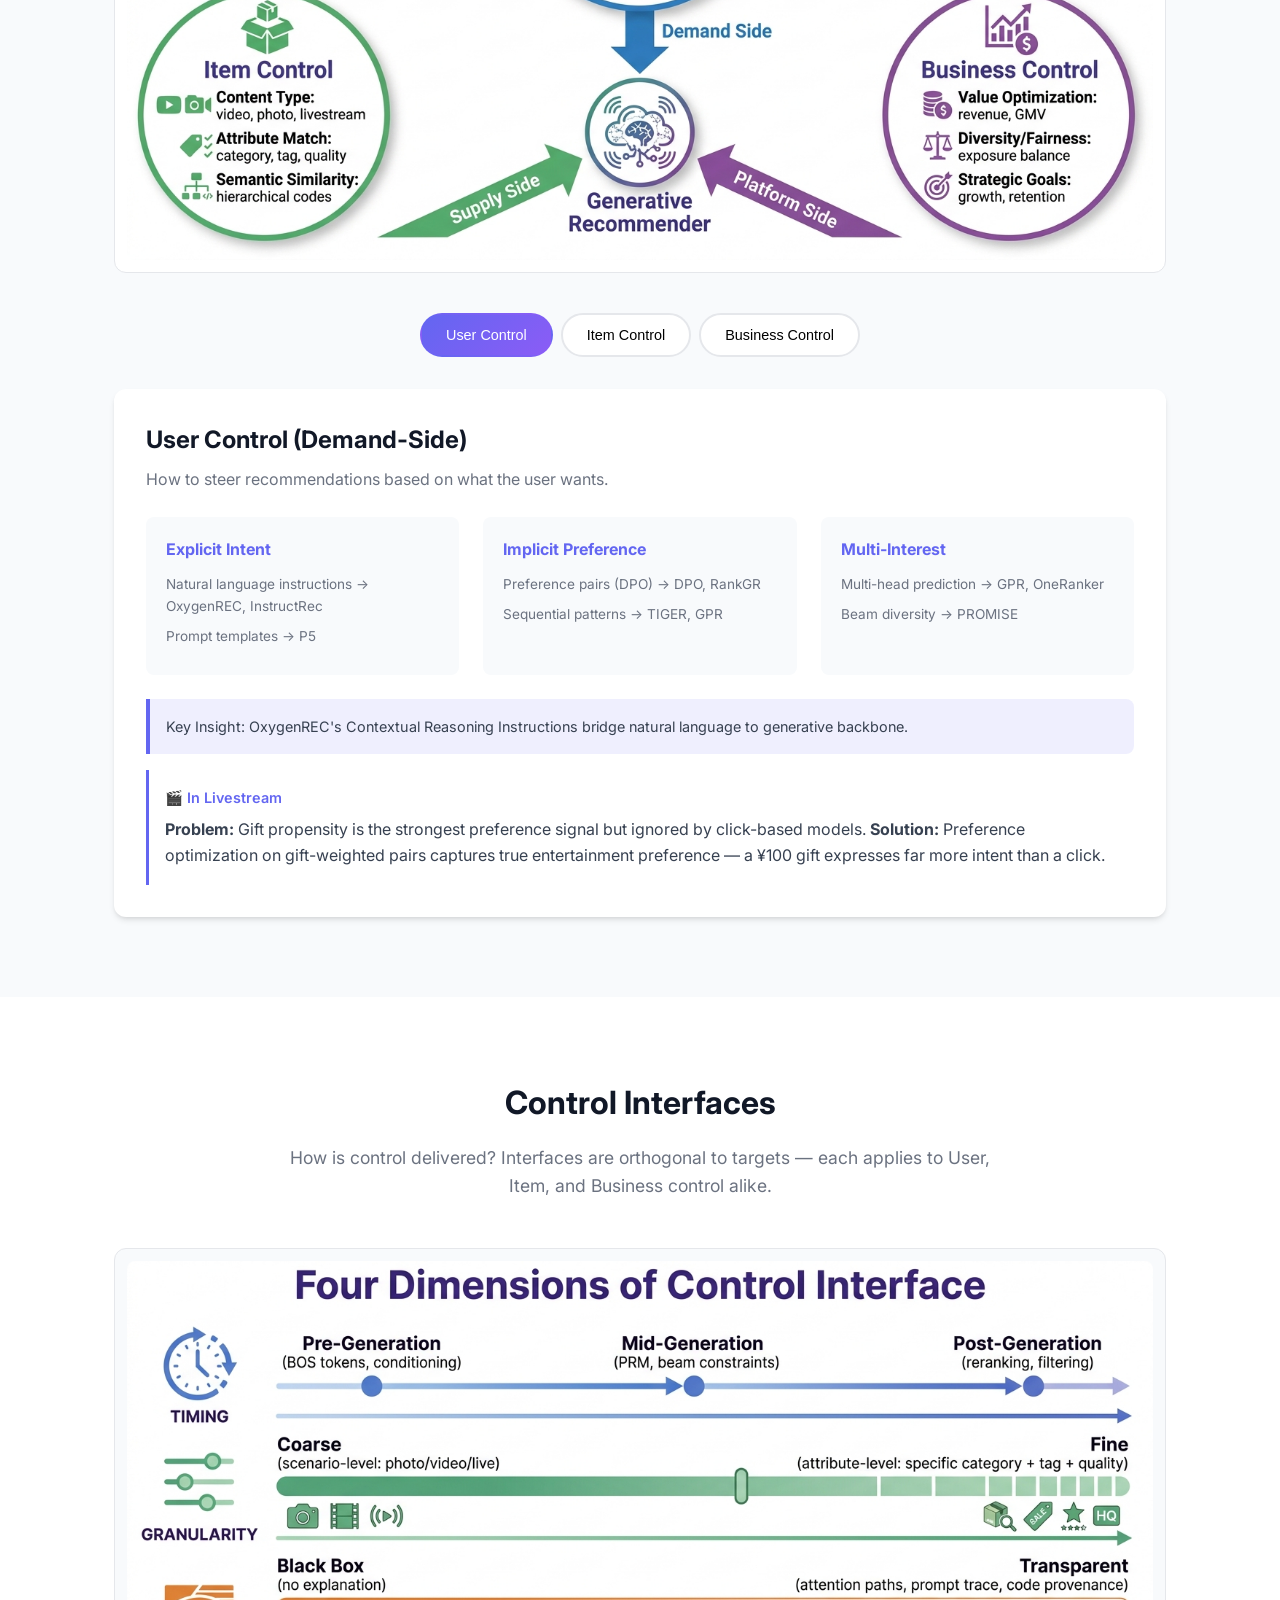
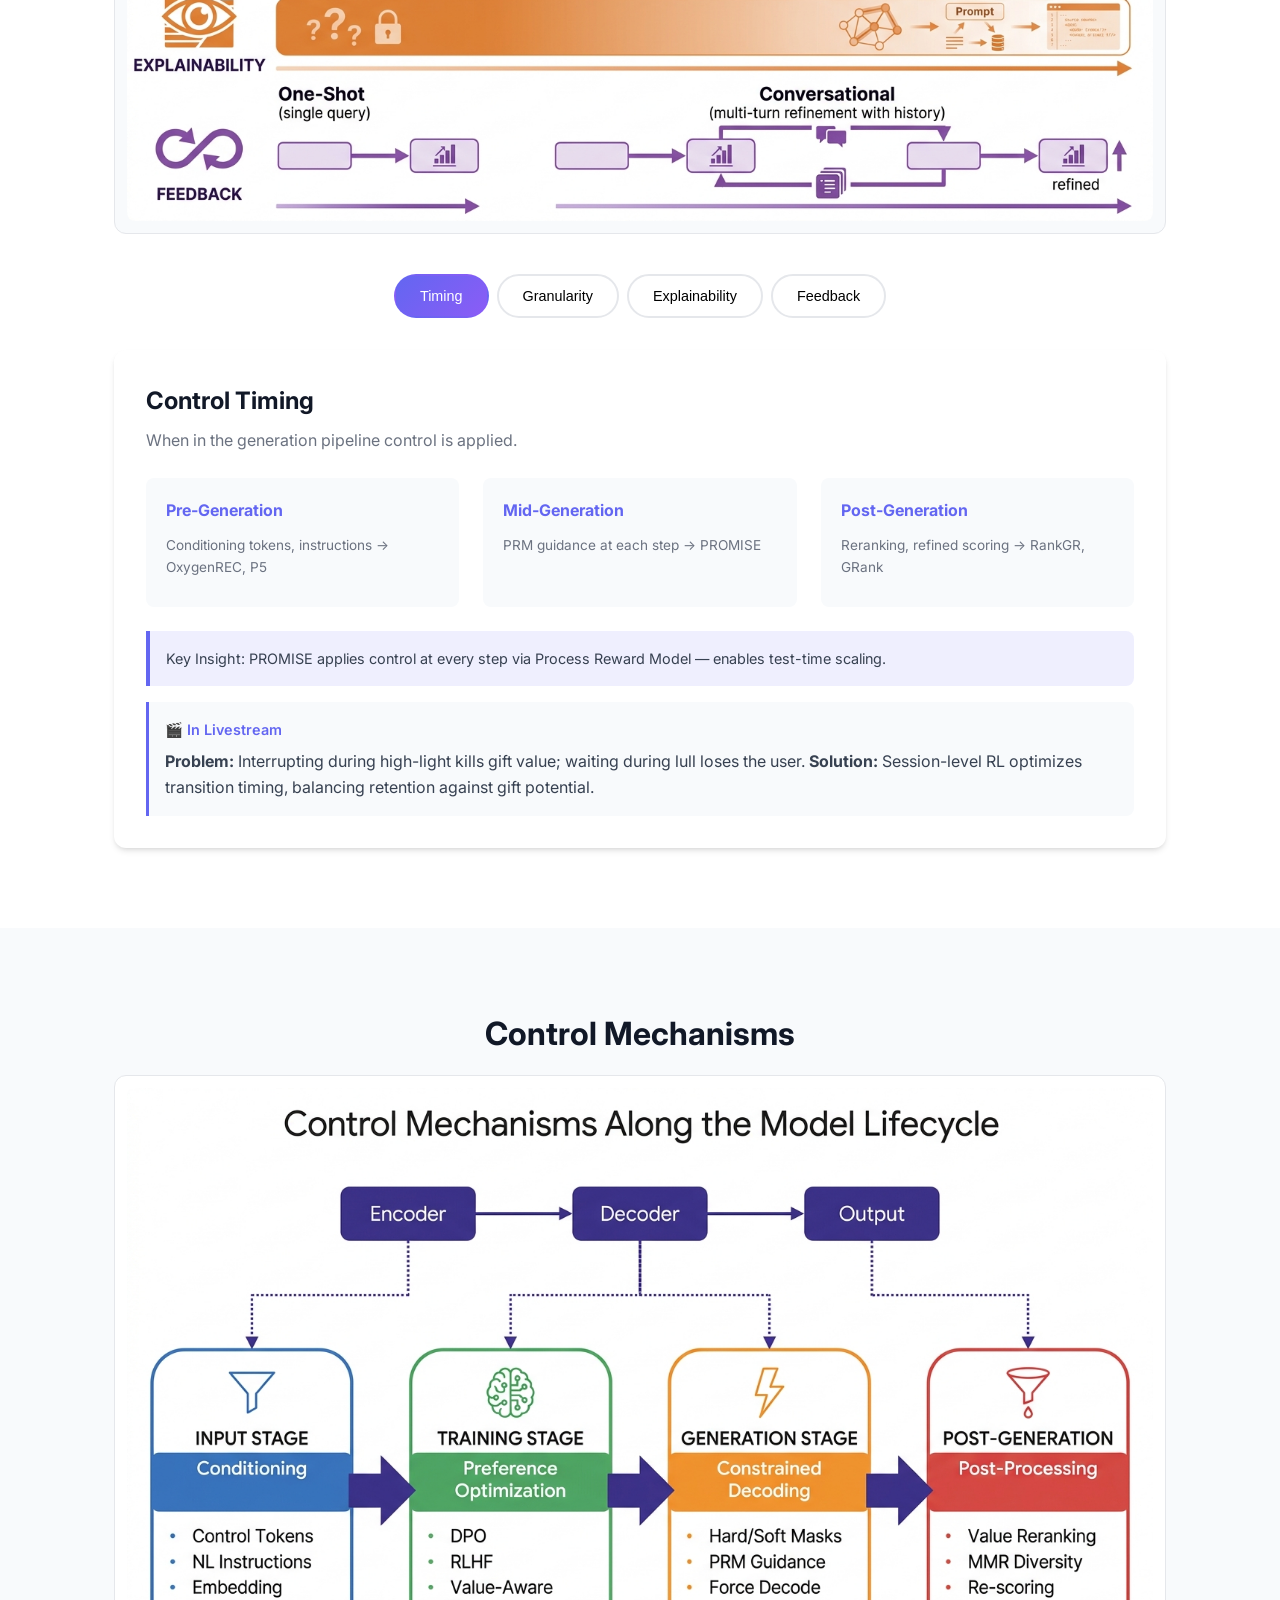
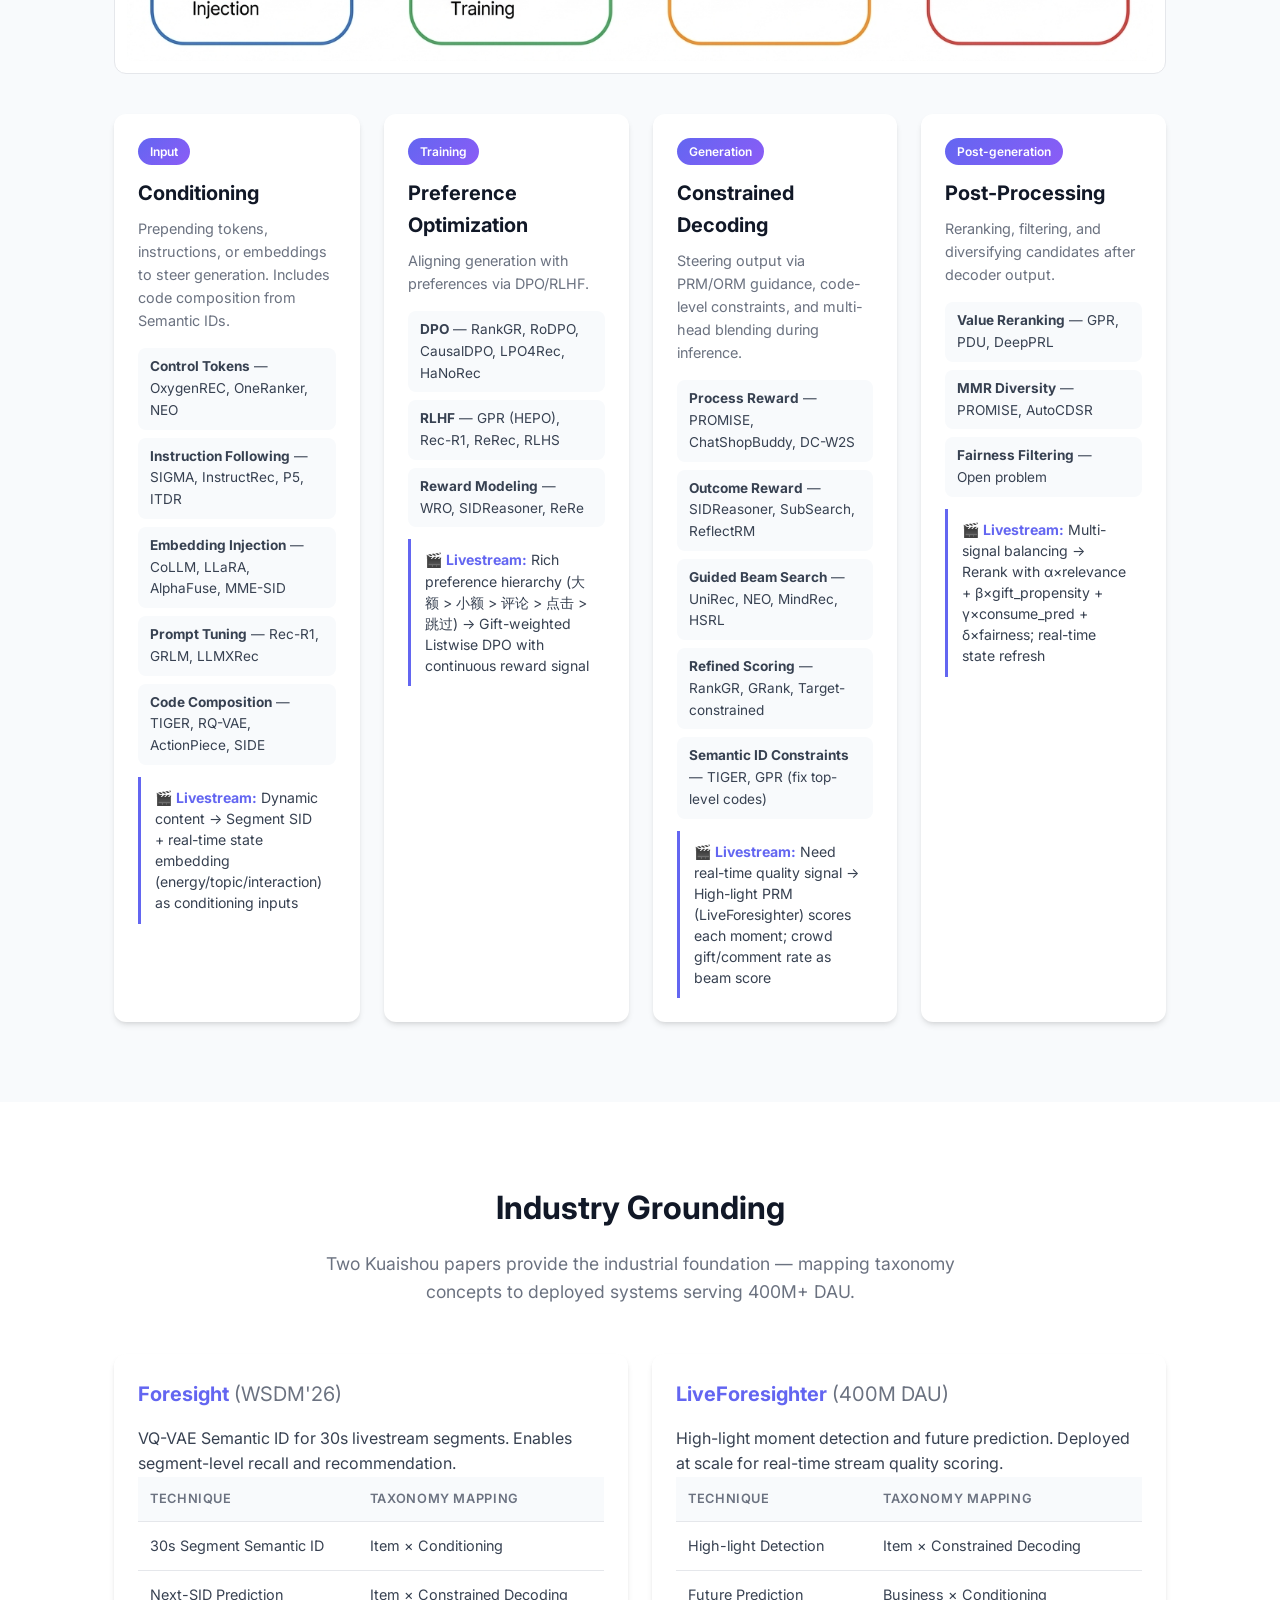
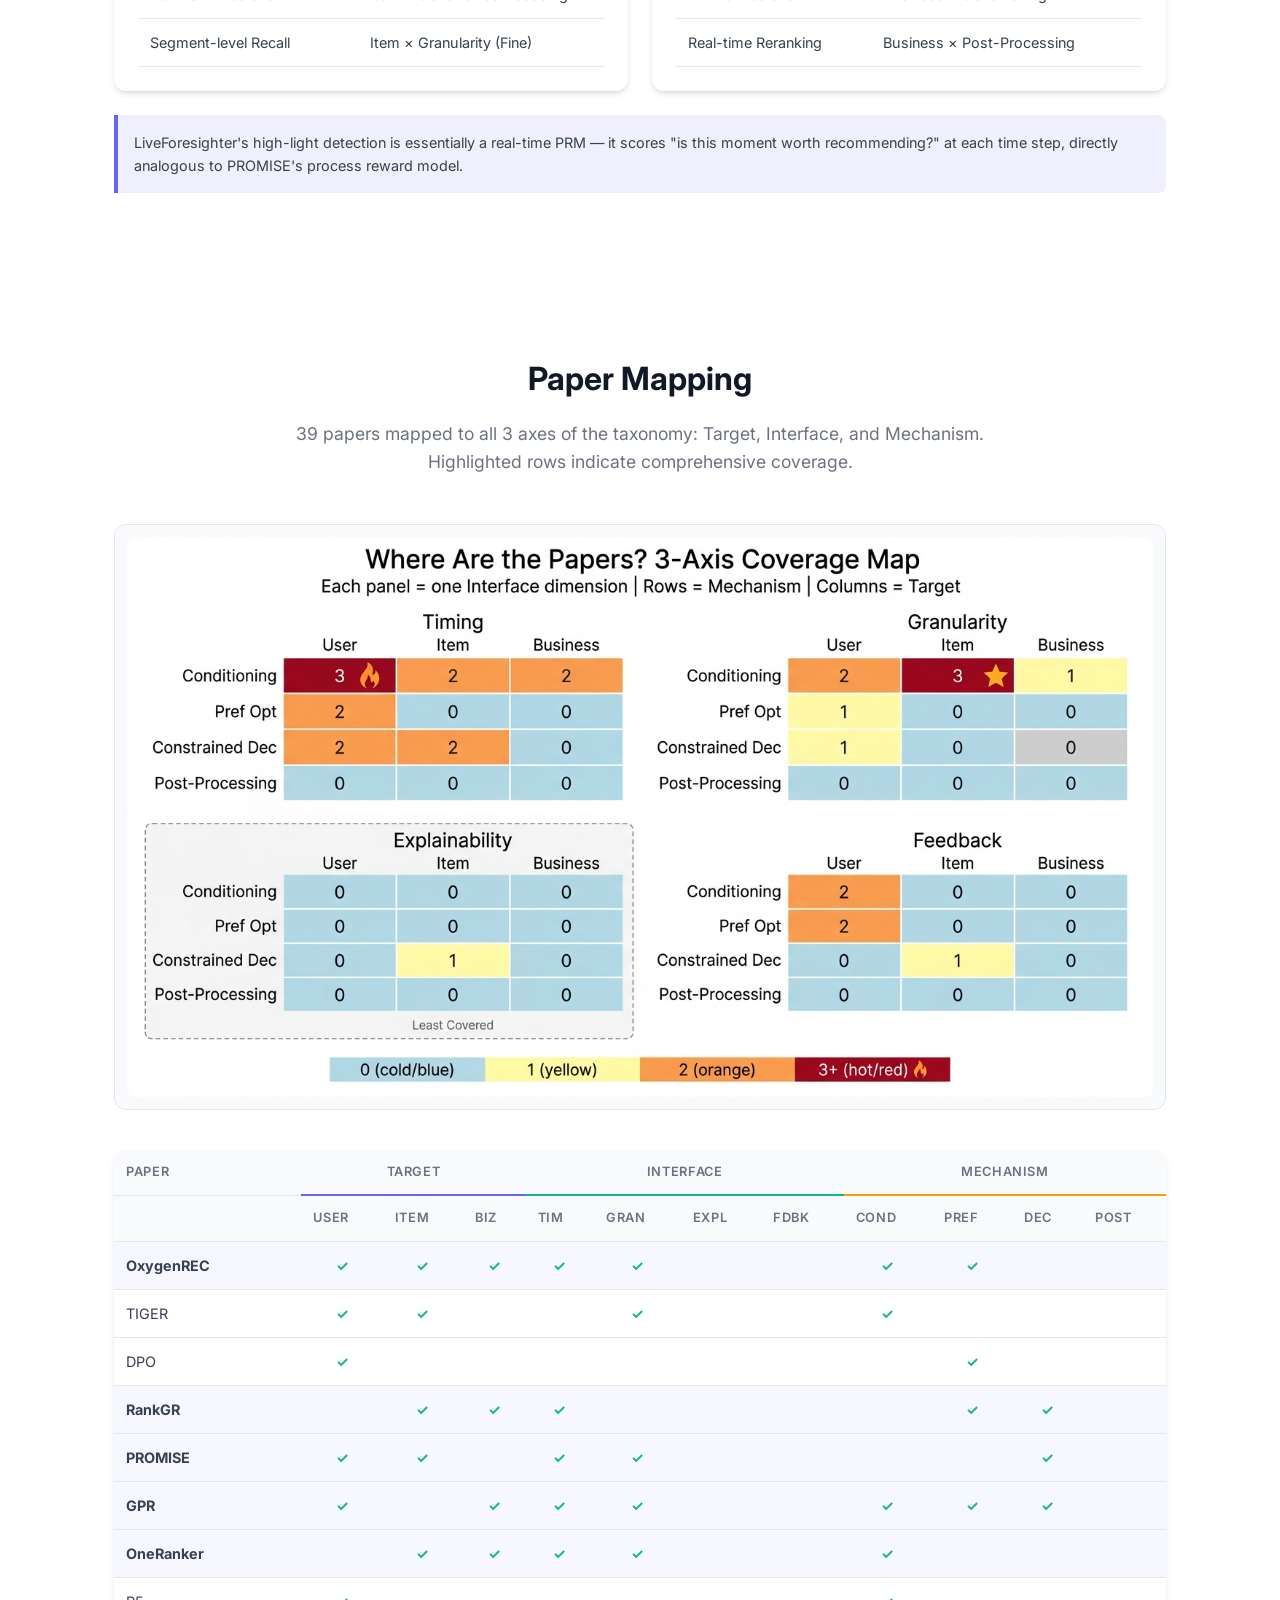
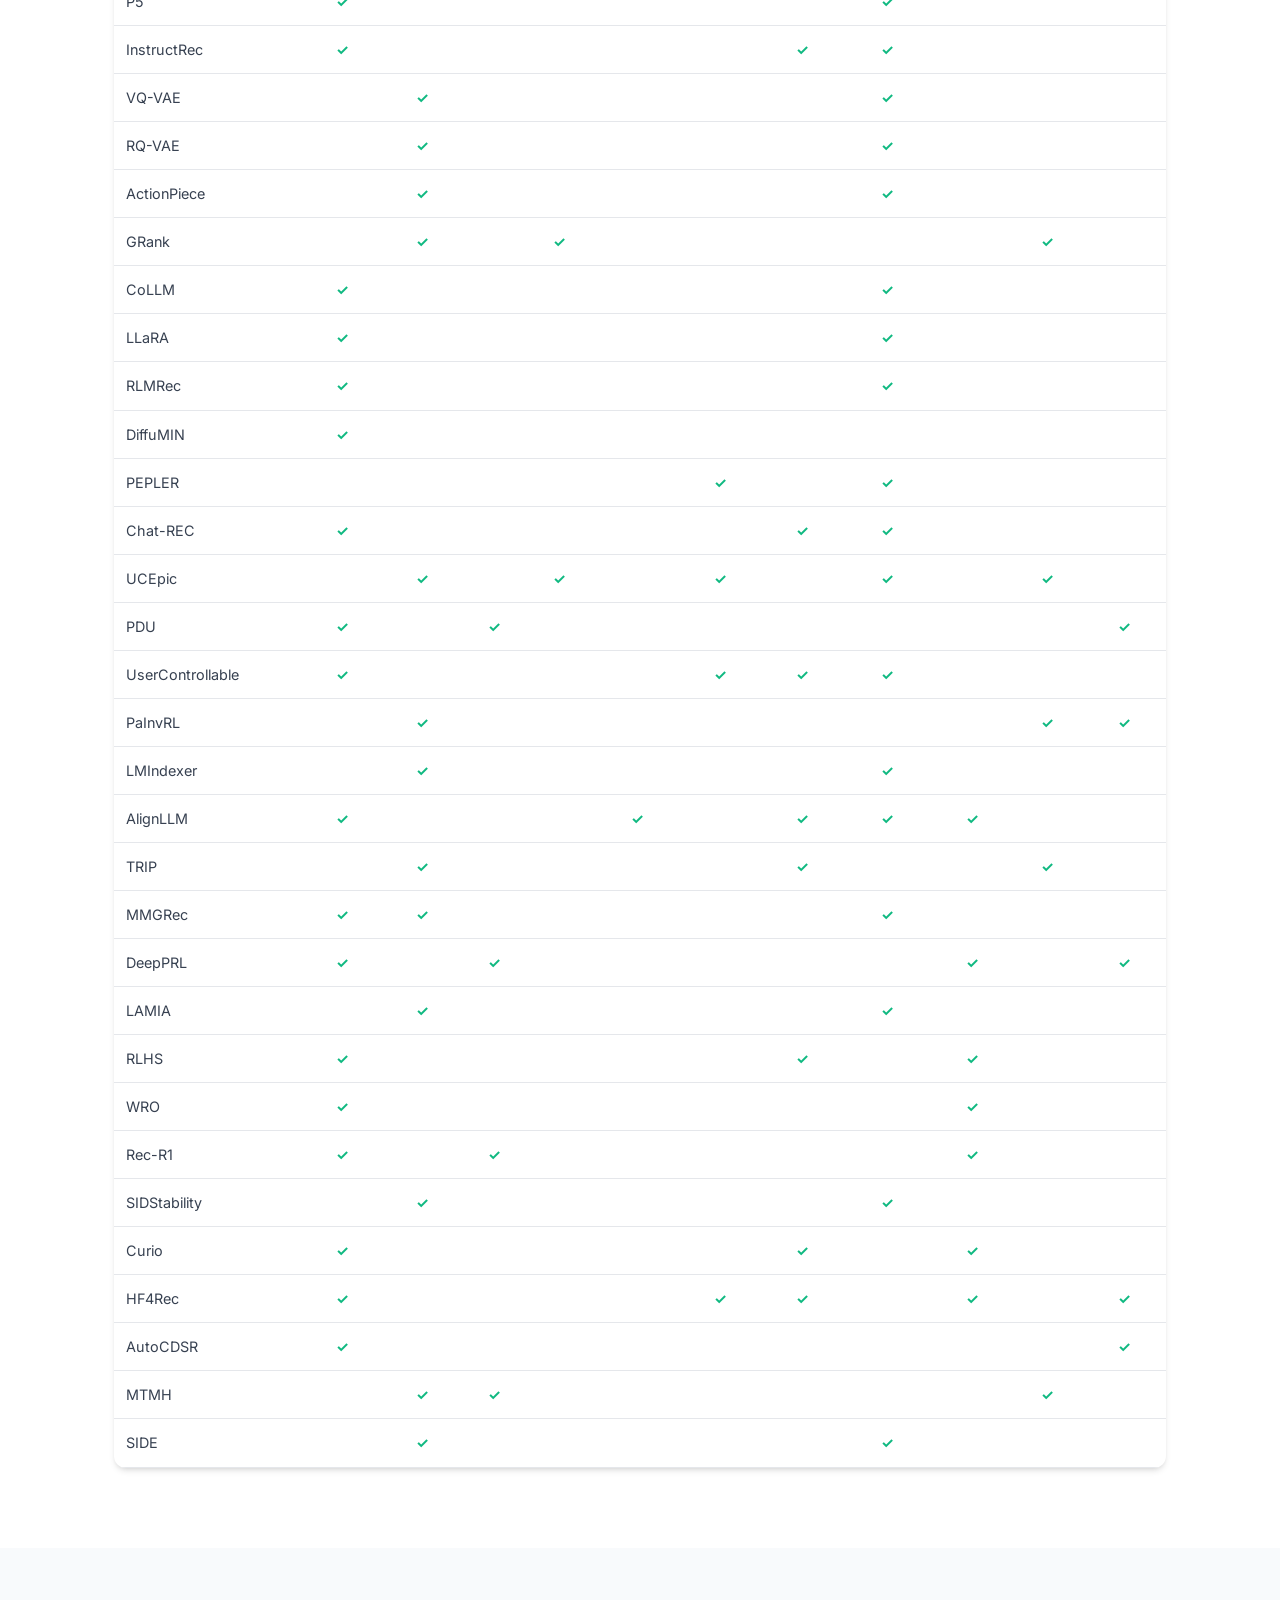
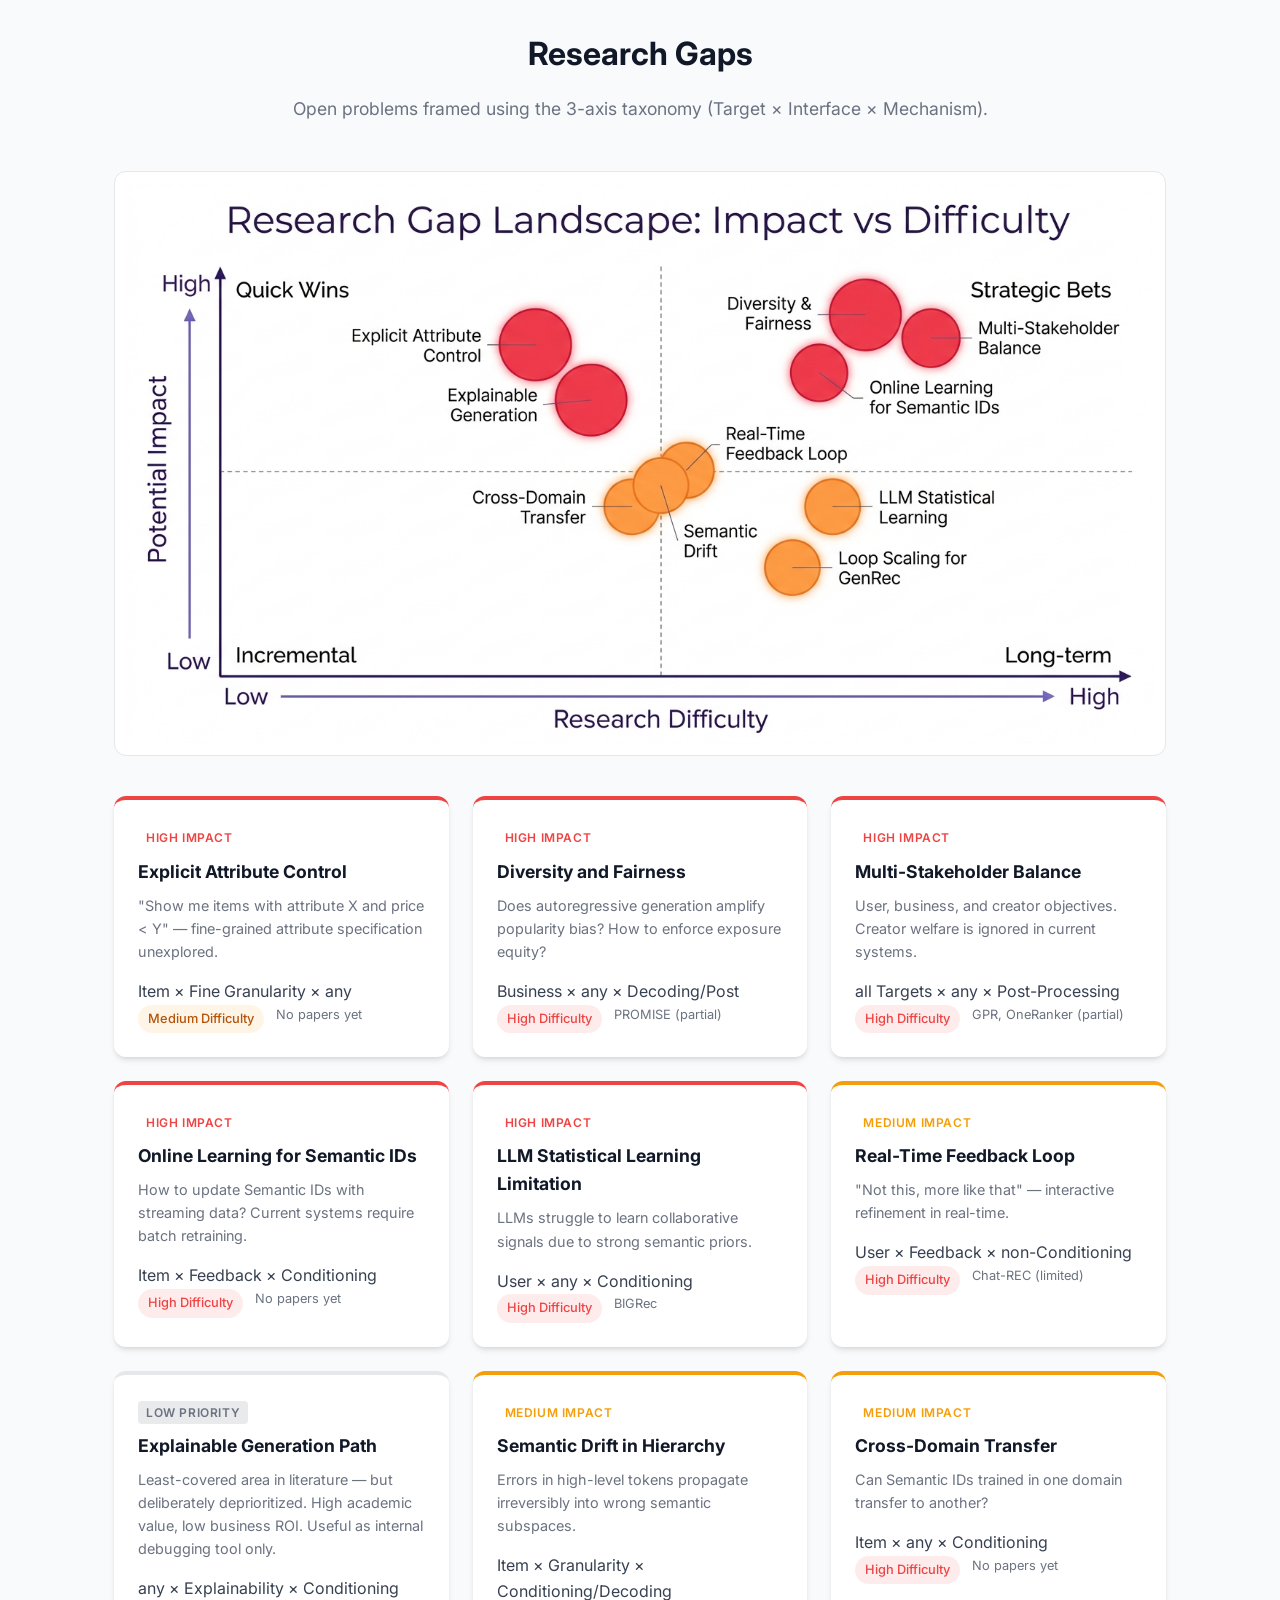
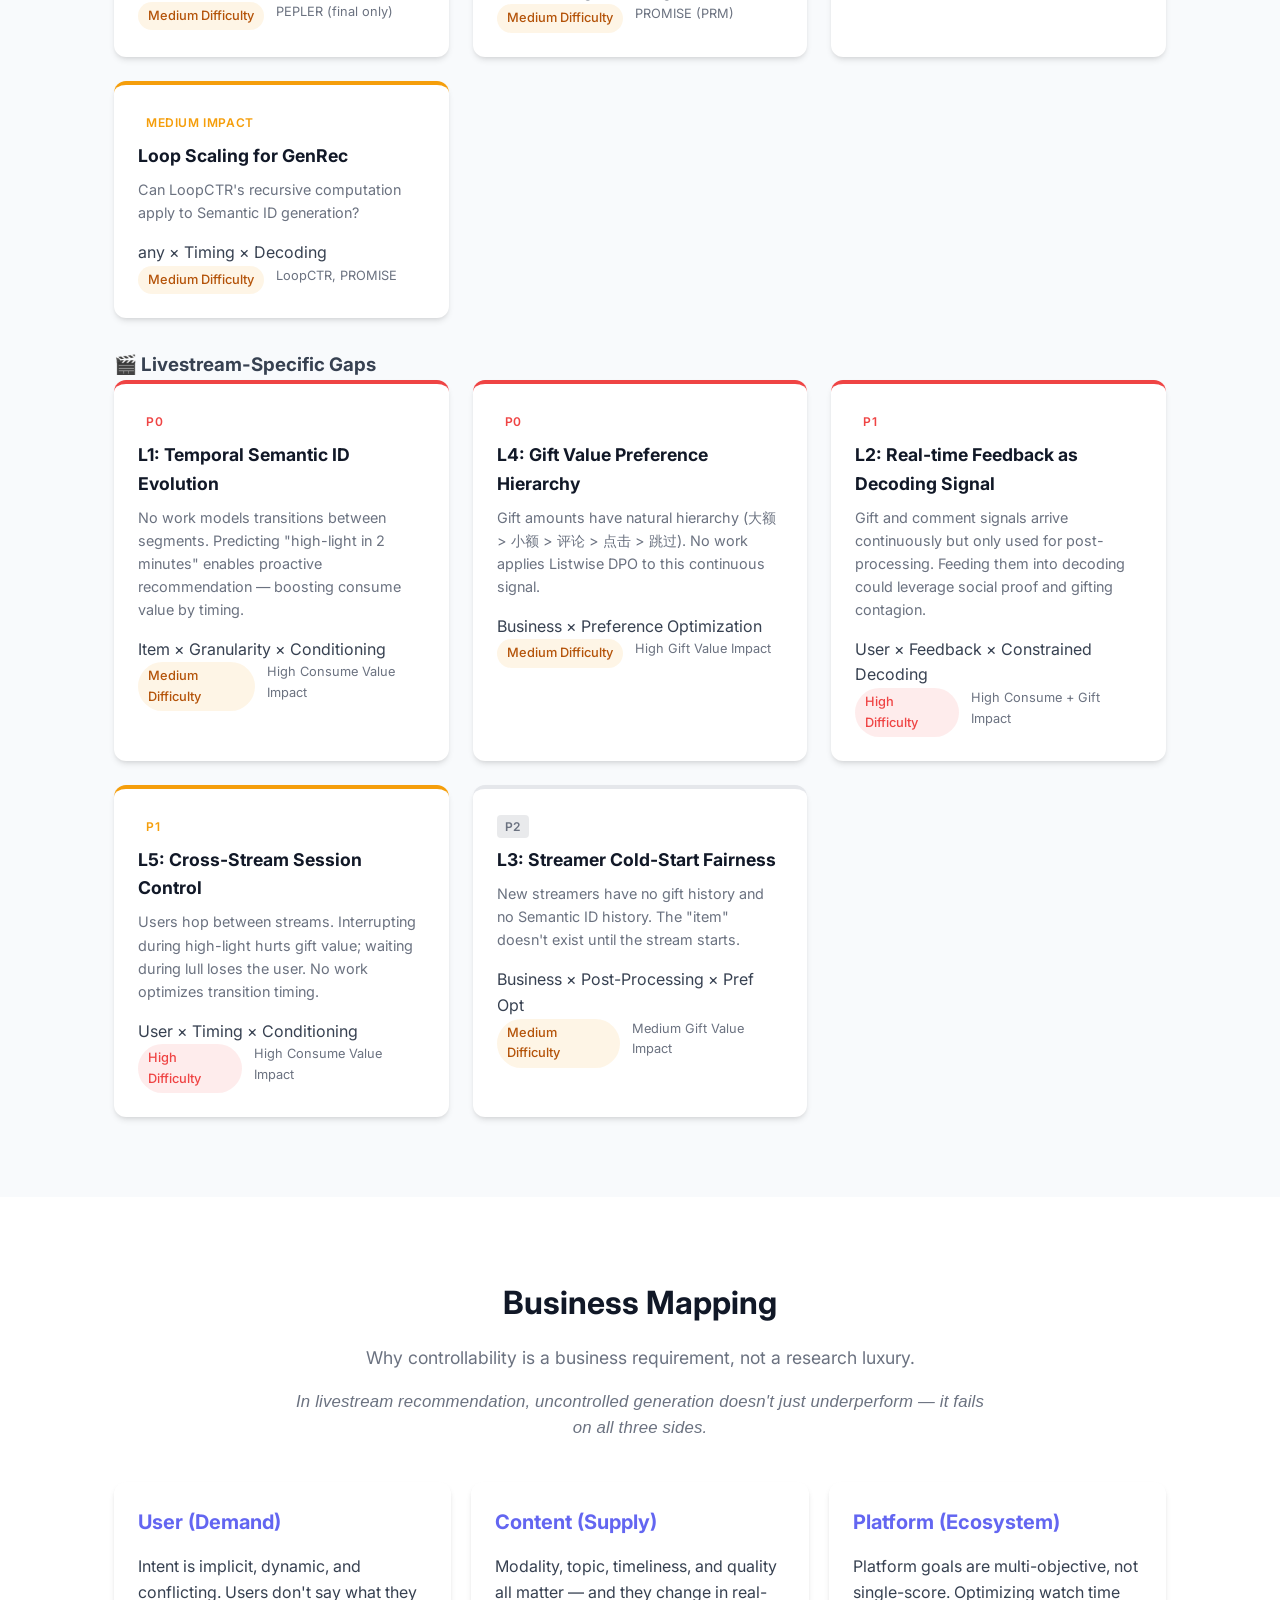
==== commit e37569b9: "fix: thesis cards single-row, low-priority visibility, remove metrics insight - Force P1/P2/P3 cards" ====
--- a/index.html
+++ b/index.html
@@ -4,7 +4,7 @@
     <meta charset="UTF-8">
     <meta name="viewport" content="width=device-width, initial-scale=1.0">
     <title>Controllable Rec - Research Taxonomy</title>
-    <link rel="stylesheet" href="styles.css?v=20260428a">
+    <link rel="stylesheet" href="styles.css?v=20260428b">
     <link rel="preconnect" href="https://fonts.googleapis.com">
     <link rel="preconnect" href="https://fonts.gstatic.com" crossorigin>
     <link href="https://fonts.googleapis.com/css2?family=Inter:wght@400;500;600;700&display=swap" rel="stylesheet">
@@ -75,7 +75,7 @@
                 <p class="section__intro" data-i18n="thesis.intro">Why controllability is THE bottleneck for generative recommendation — not generation quality.</p>
                 <div class="punchline" data-i18n="thesis.punchline">Generation moves selection into the model. Control becomes first-class.</div>
 
-                <div class="cards-grid">
+                <div class="overview-row overview-row--three">
                     <div class="card">
                         <h3 data-i18n="thesis.p1_title">P1: Non-Stationary Item Vocabulary</h3>
                         <p data-i18n="thesis.p1_desc">Gen-rec (TIGER, GPR, HSTU) assumes a fixed codebook — items encoded once, Semantic IDs stable. In livestream, the same stream is a different "item" every 30 seconds. Online training achieves &lt;5% error on dynamic items, but the mechanism is unexplained. Without understanding why, we can't control or guarantee it.</p>
@@ -127,7 +127,6 @@
                                 <tr><td><strong data-i18n="thesis.consume_val">📊 Consume Value</strong></td><td data-i18n="thesis.consume_def">Watch time, comments, follows</td><td data-i18n="thesis.consume_role">Engagement</td></tr>
                             </tbody>
                         </table>
-                        <div class="insight" data-i18n="thesis.metrics_insight">These replace CTR/conversion. Gift value is livestream-unique — a real-time, voluntary revenue signal reflecting entertainment quality.</div>
                     </div>
                 </div>
 
@@ -714,7 +713,7 @@
                     </div>
 
                     <div class="gap-card">
-                        <span class="gap__priority" style="background:var(--theme-text-muted)" data-i18n="gap.low_pri">Low Priority</span>
+                        <span class="gap__priority gap__priority--low" data-i18n="gap.low_pri">Low Priority</span>
                         <h3 data-i18n="gap.explain_title">Explainable Generation Path</h3>
                         <p data-i18n="gap.explain_desc">Least-covered area in literature — but deliberately deprioritized. High academic value, low business ROI. Useful as internal debugging tool only.</p>
                         <div class="gap__axes">any × Explainability × Conditioning</div>
@@ -805,7 +804,7 @@
                     </div>
 
                     <div class="gap-card">
-                        <span class="gap__priority" style="background:var(--theme-text-muted)">P2</span>
+                        <span class="gap__priority gap__priority--low">P2</span>
                         <h3 data-i18n="gap.l3_title">L3: Streamer Cold-Start Fairness</h3>
                         <p data-i18n="gap.l3_desc">New streamers have no gift history and no Semantic ID history. The "item" doesn't exist until the stream starts.</p>
                         <div class="gap__axes">Business × Post-Processing × Pref Opt</div>
@@ -971,7 +970,7 @@
                     </div>
 
                     <div class="gap-card">
-                        <span class="gap__priority" style="background:var(--theme-text-muted)">P2</span>
+                        <span class="gap__priority gap__priority--low">P2</span>
                         <h3 data-i18n="pri.p2_expl_title">Explainable Generation Paths</h3>
                         <p data-i18n="pri.p2_expl_desc">High academic value, low business ROI. Users need correct results, not Semantic ID path explanations. May have value as internal debugging tool only.</p>
                         <div class="gap__meta">
--- a/styles.css
+++ b/styles.css
@@ -491,10 +491,14 @@
   text-transform: uppercase;
   letter-spacing: 0.05em;
   margin-bottom: 8px;
+  display: inline-block;
+  padding: 2px 8px;
+  border-radius: 4px;
 }
 
 .gap-card--high .gap__priority { color: var(--theme-danger); }
 .gap-card--medium .gap__priority { color: var(--theme-warning); }
+.gap__priority--low { background: rgba(107,114,128,0.15); color: var(--theme-text-muted); }
 
 .gap-card h3 {
   font-size: 1.1rem;
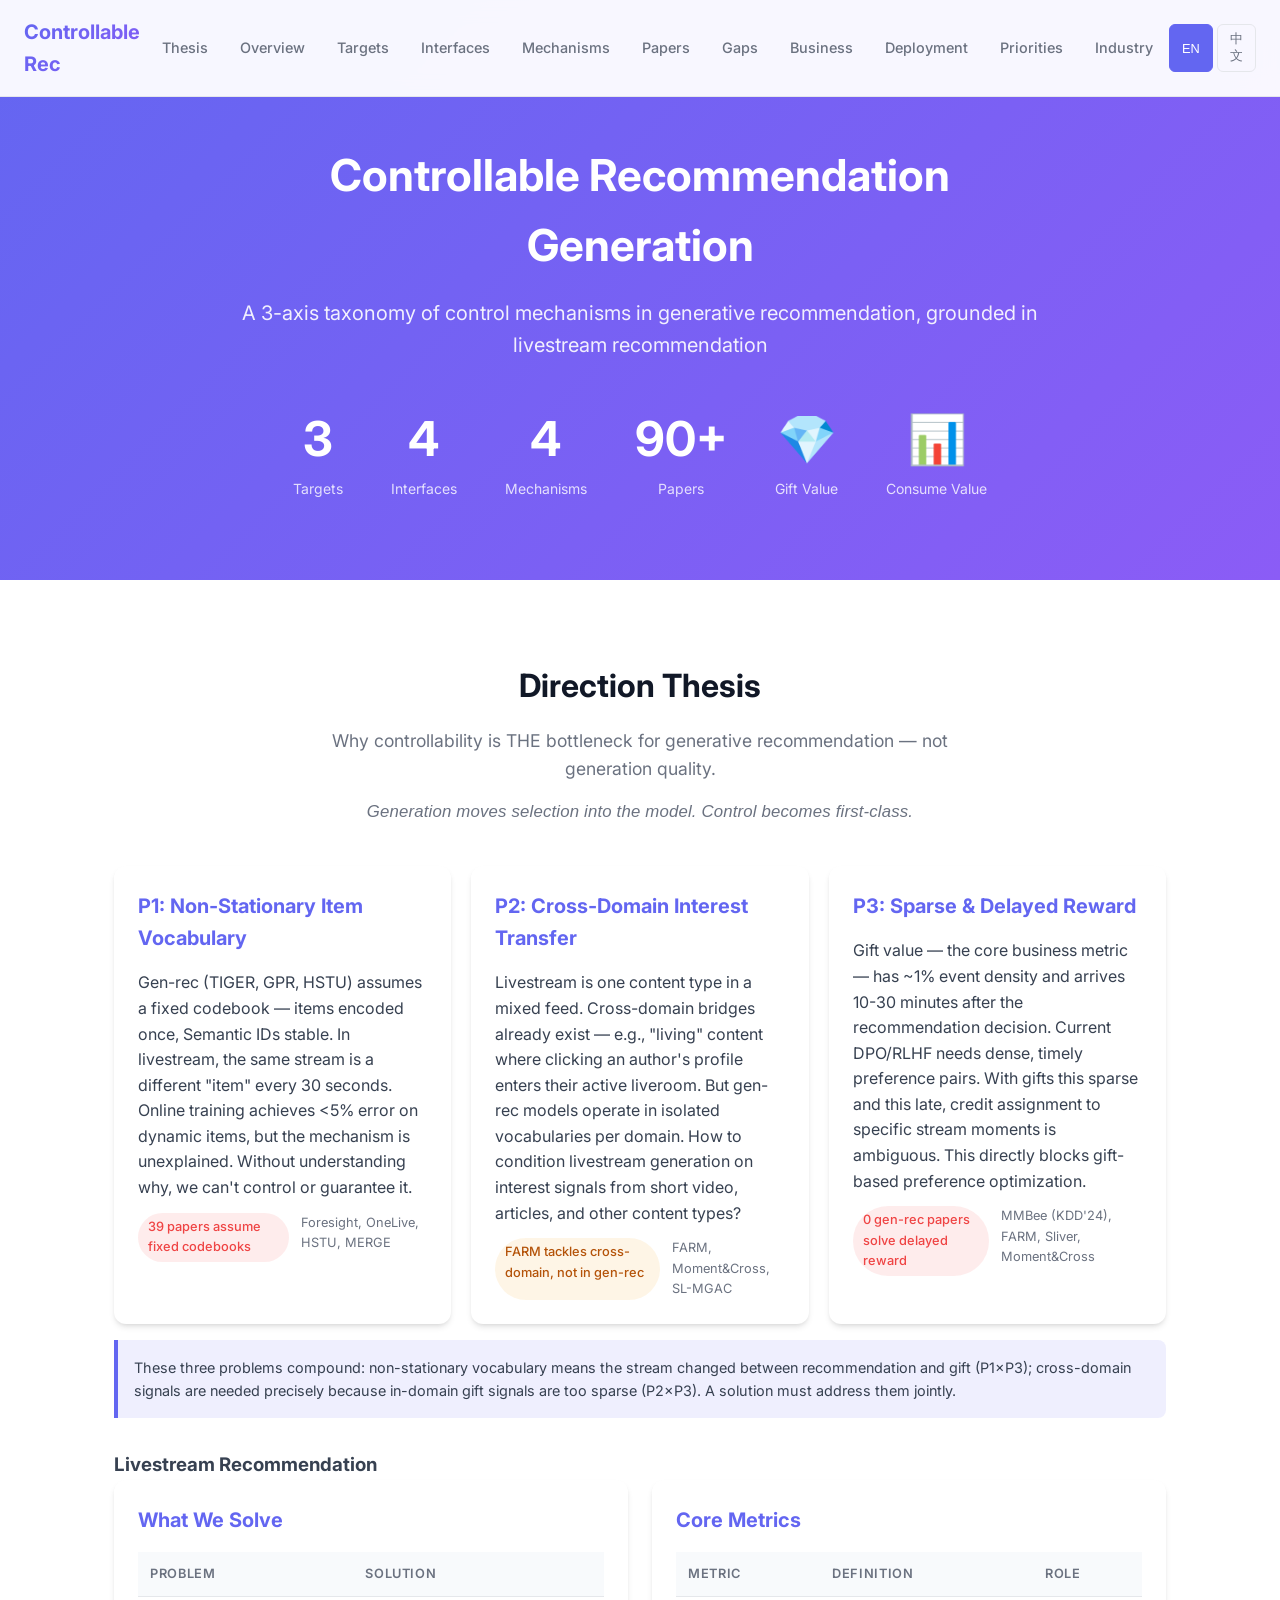
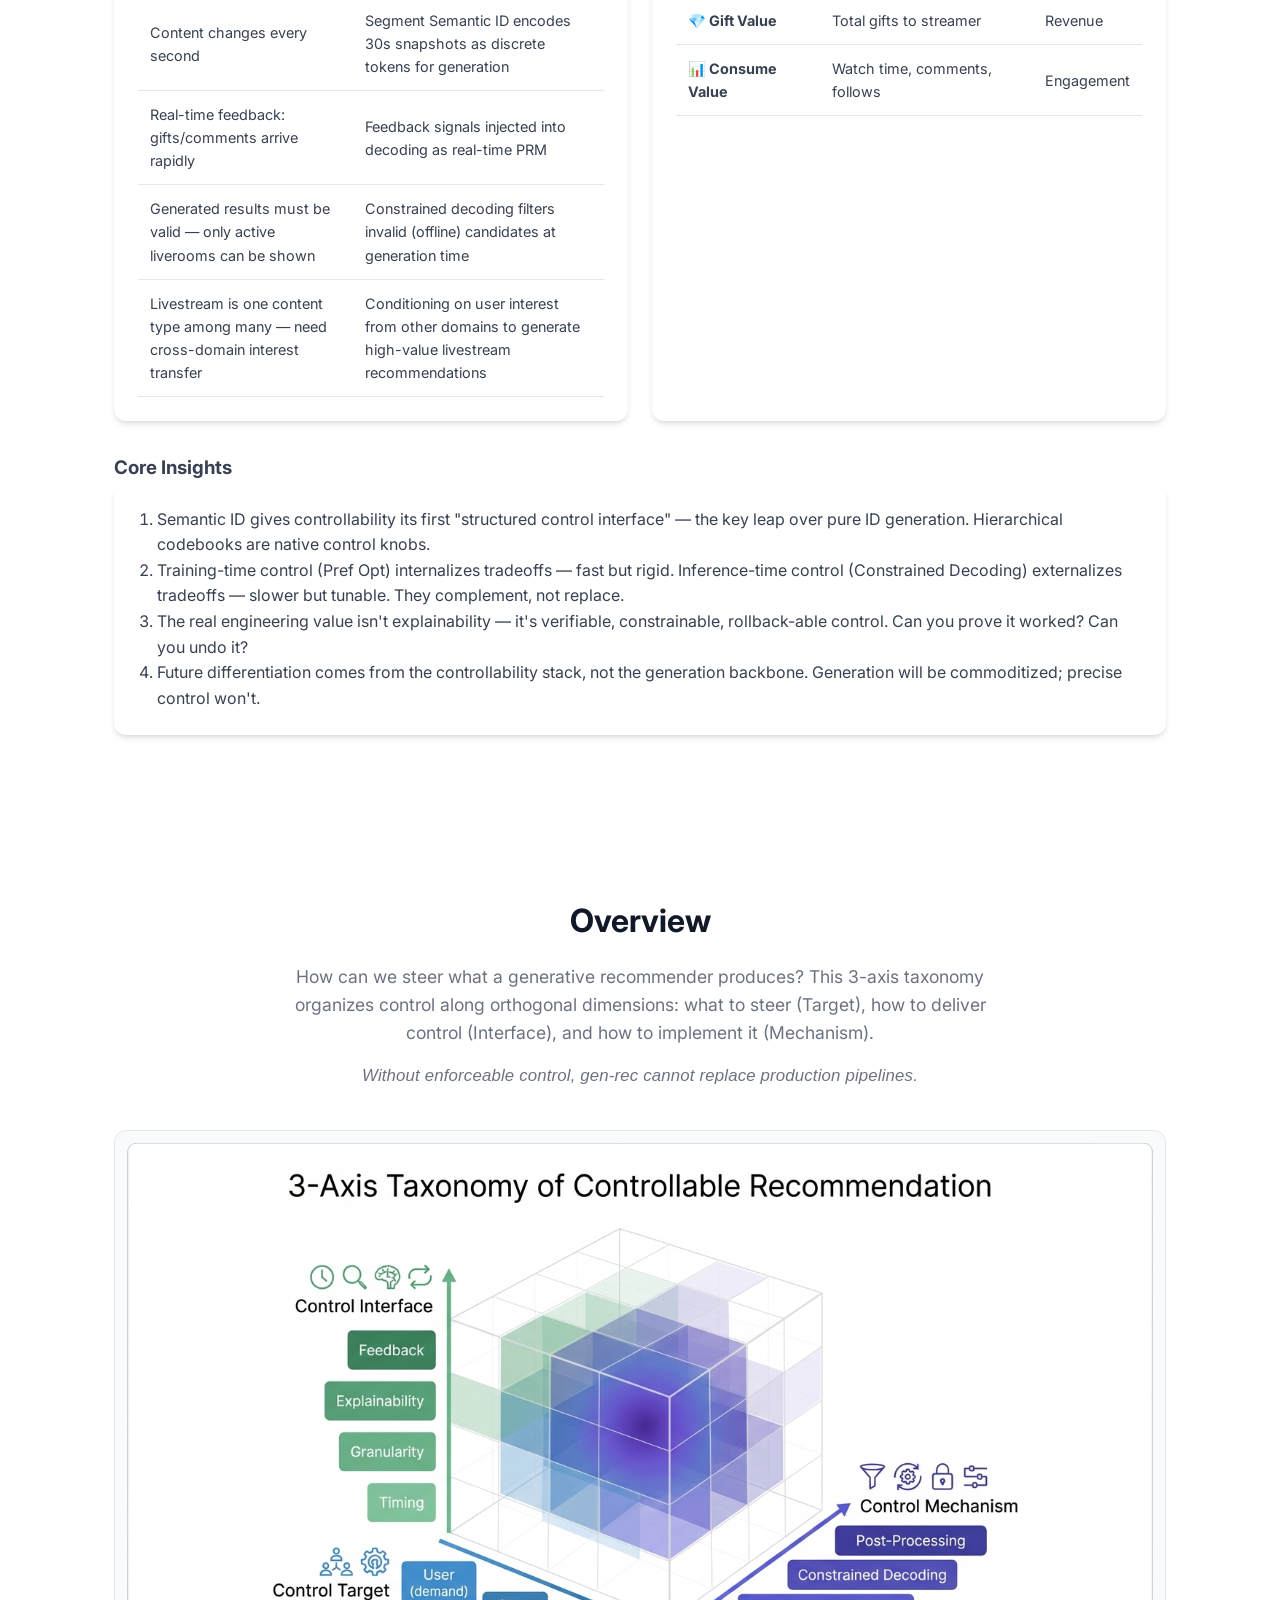
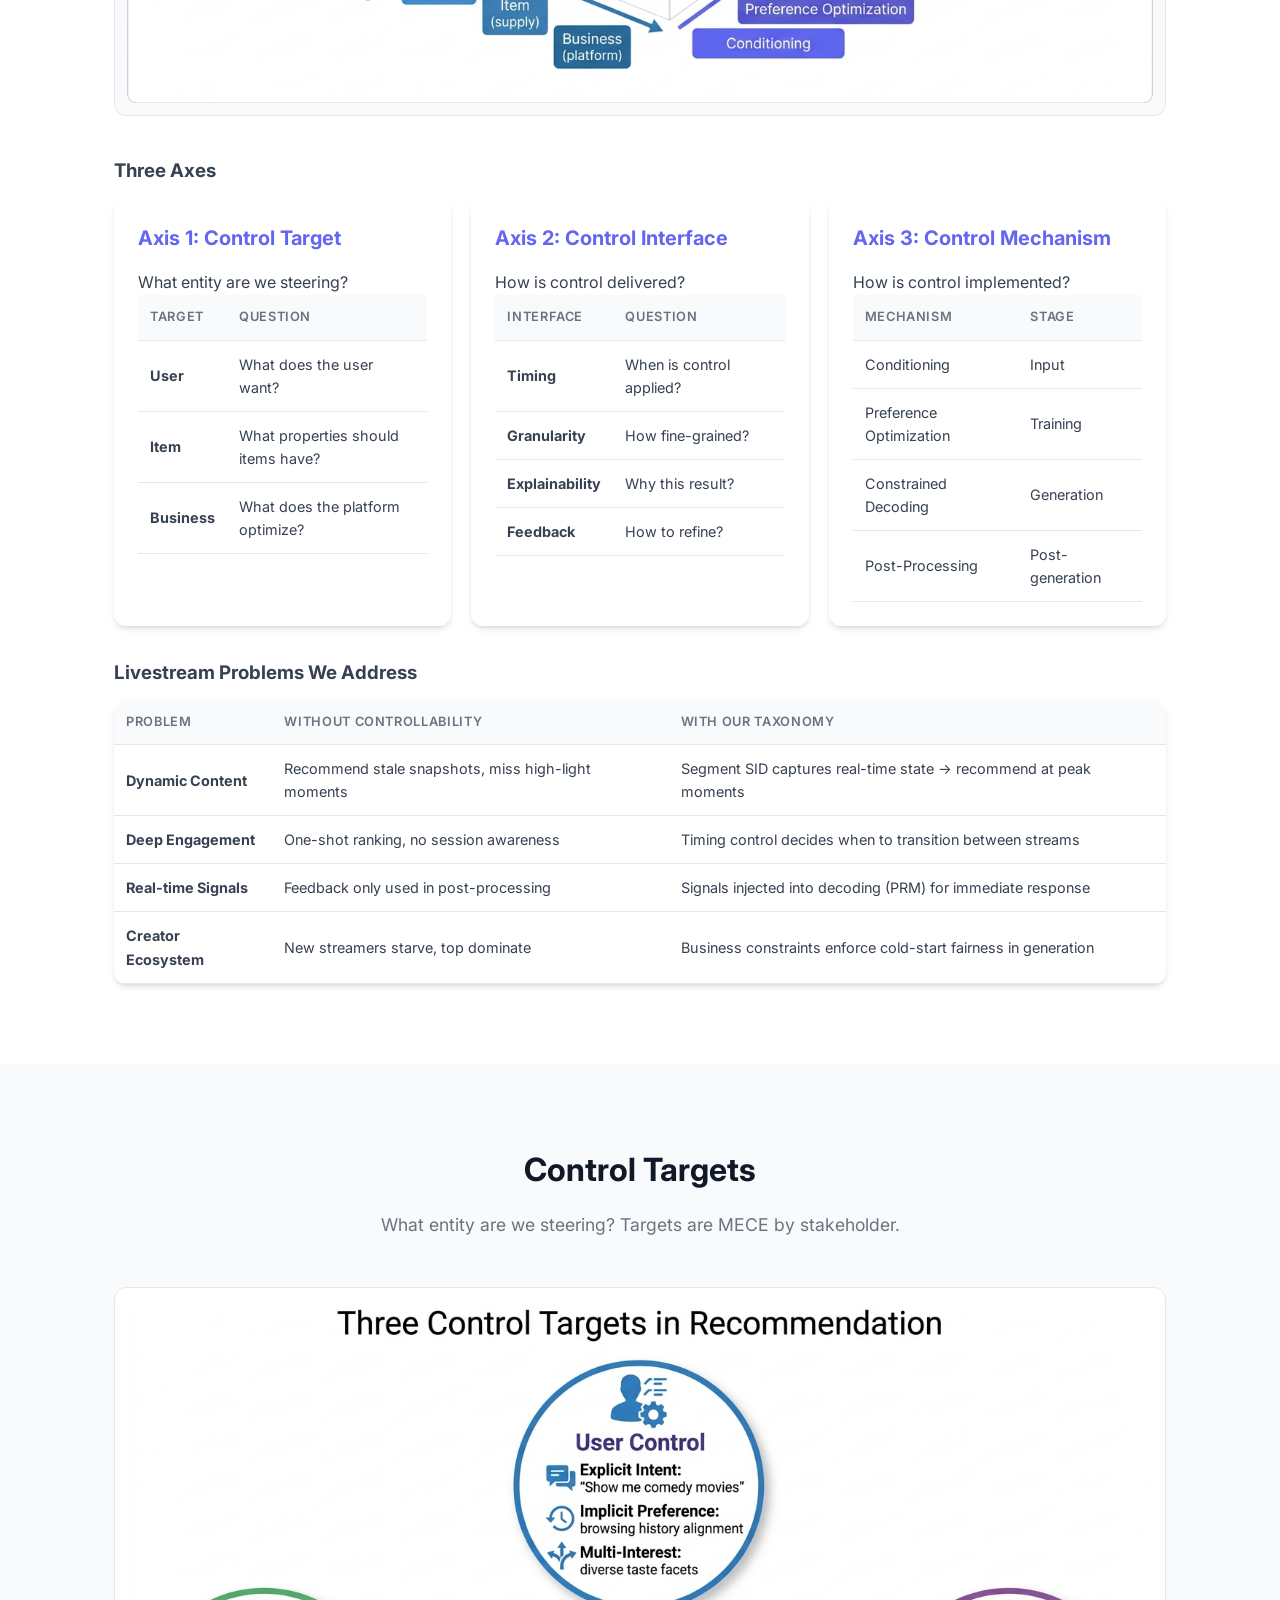
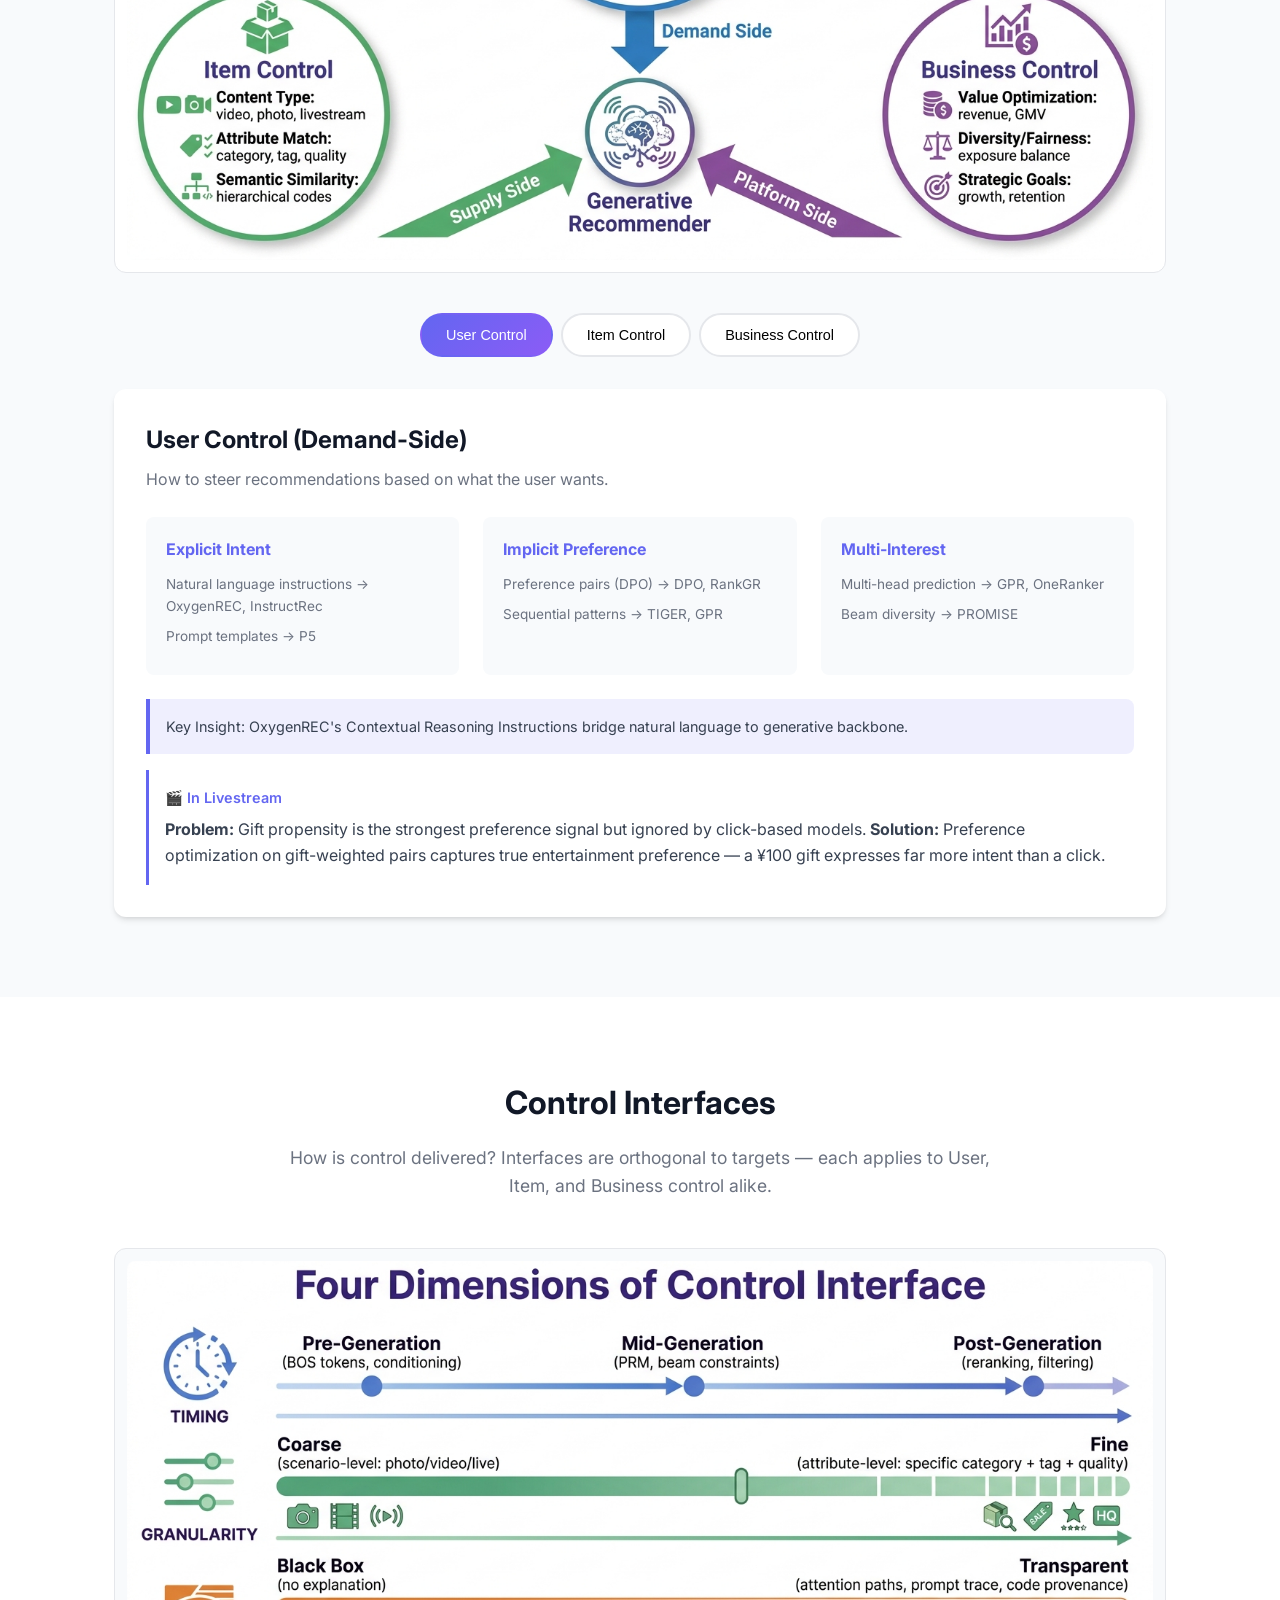
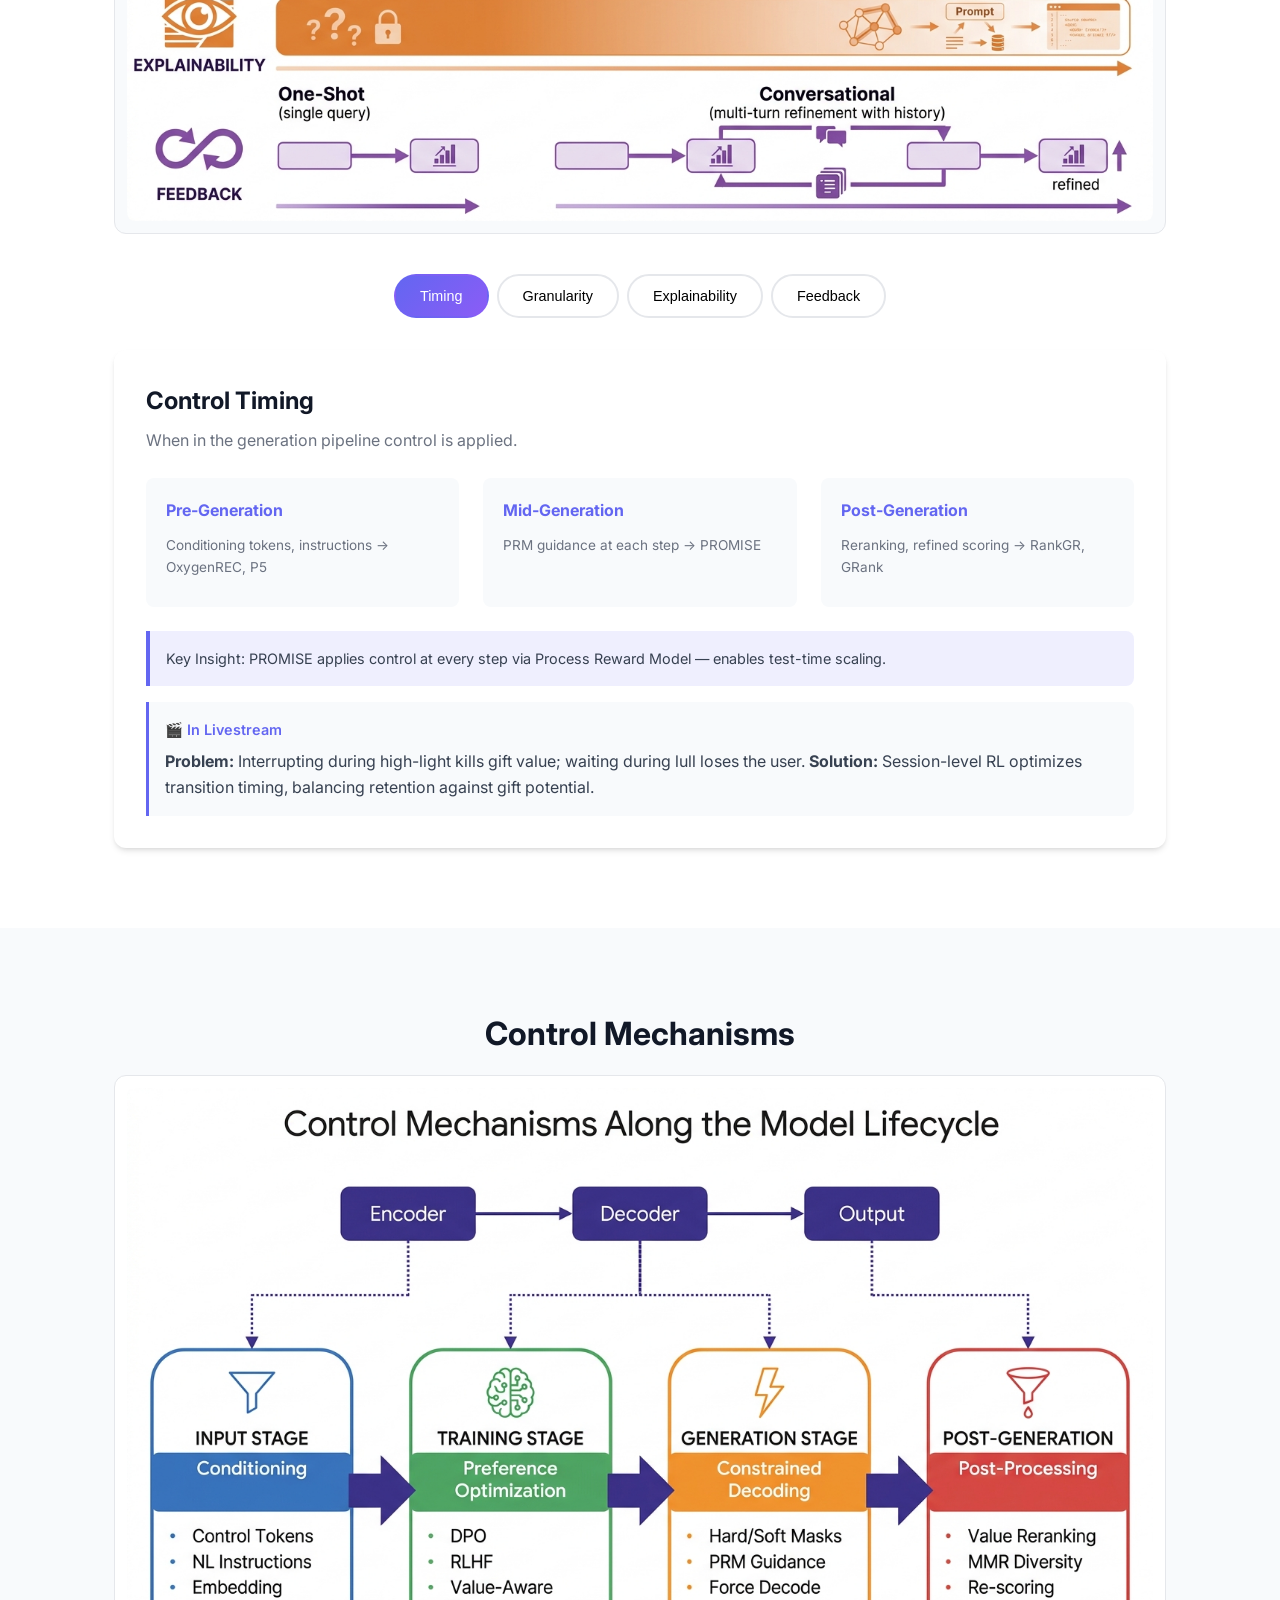
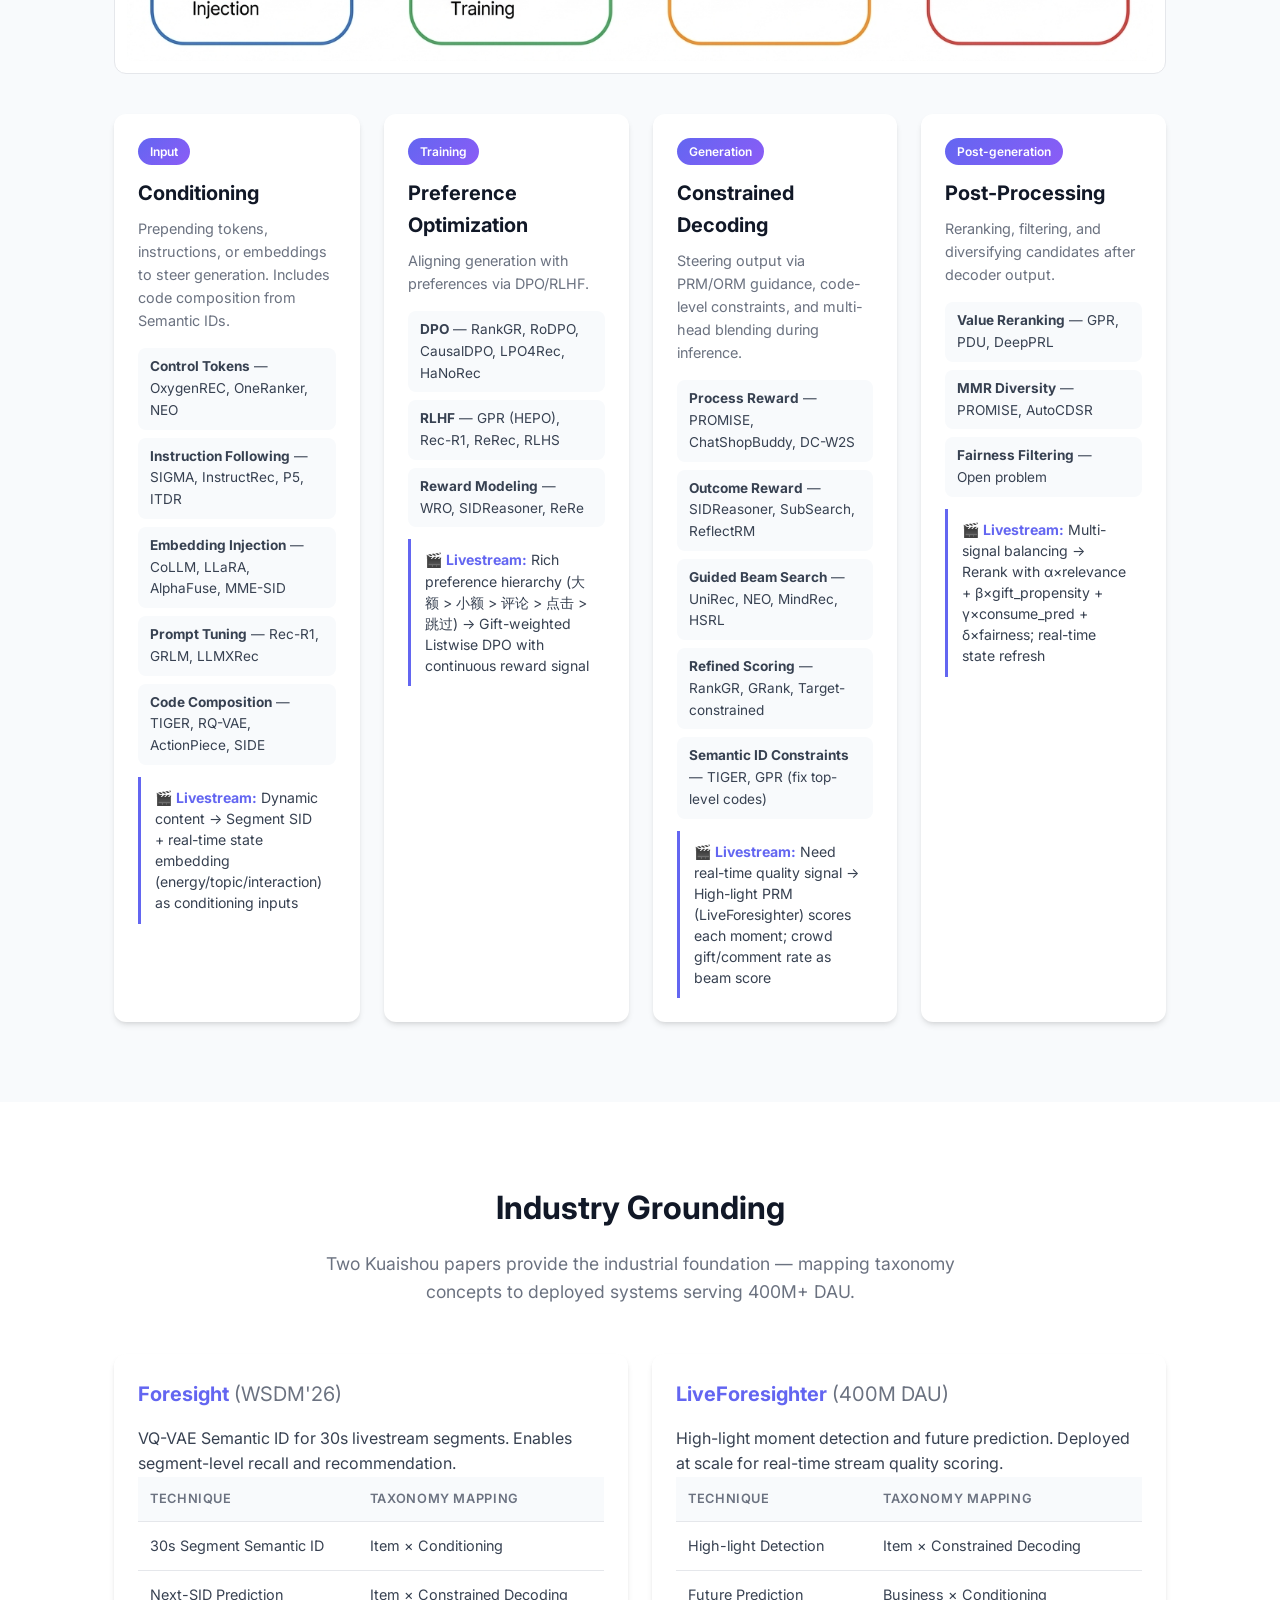
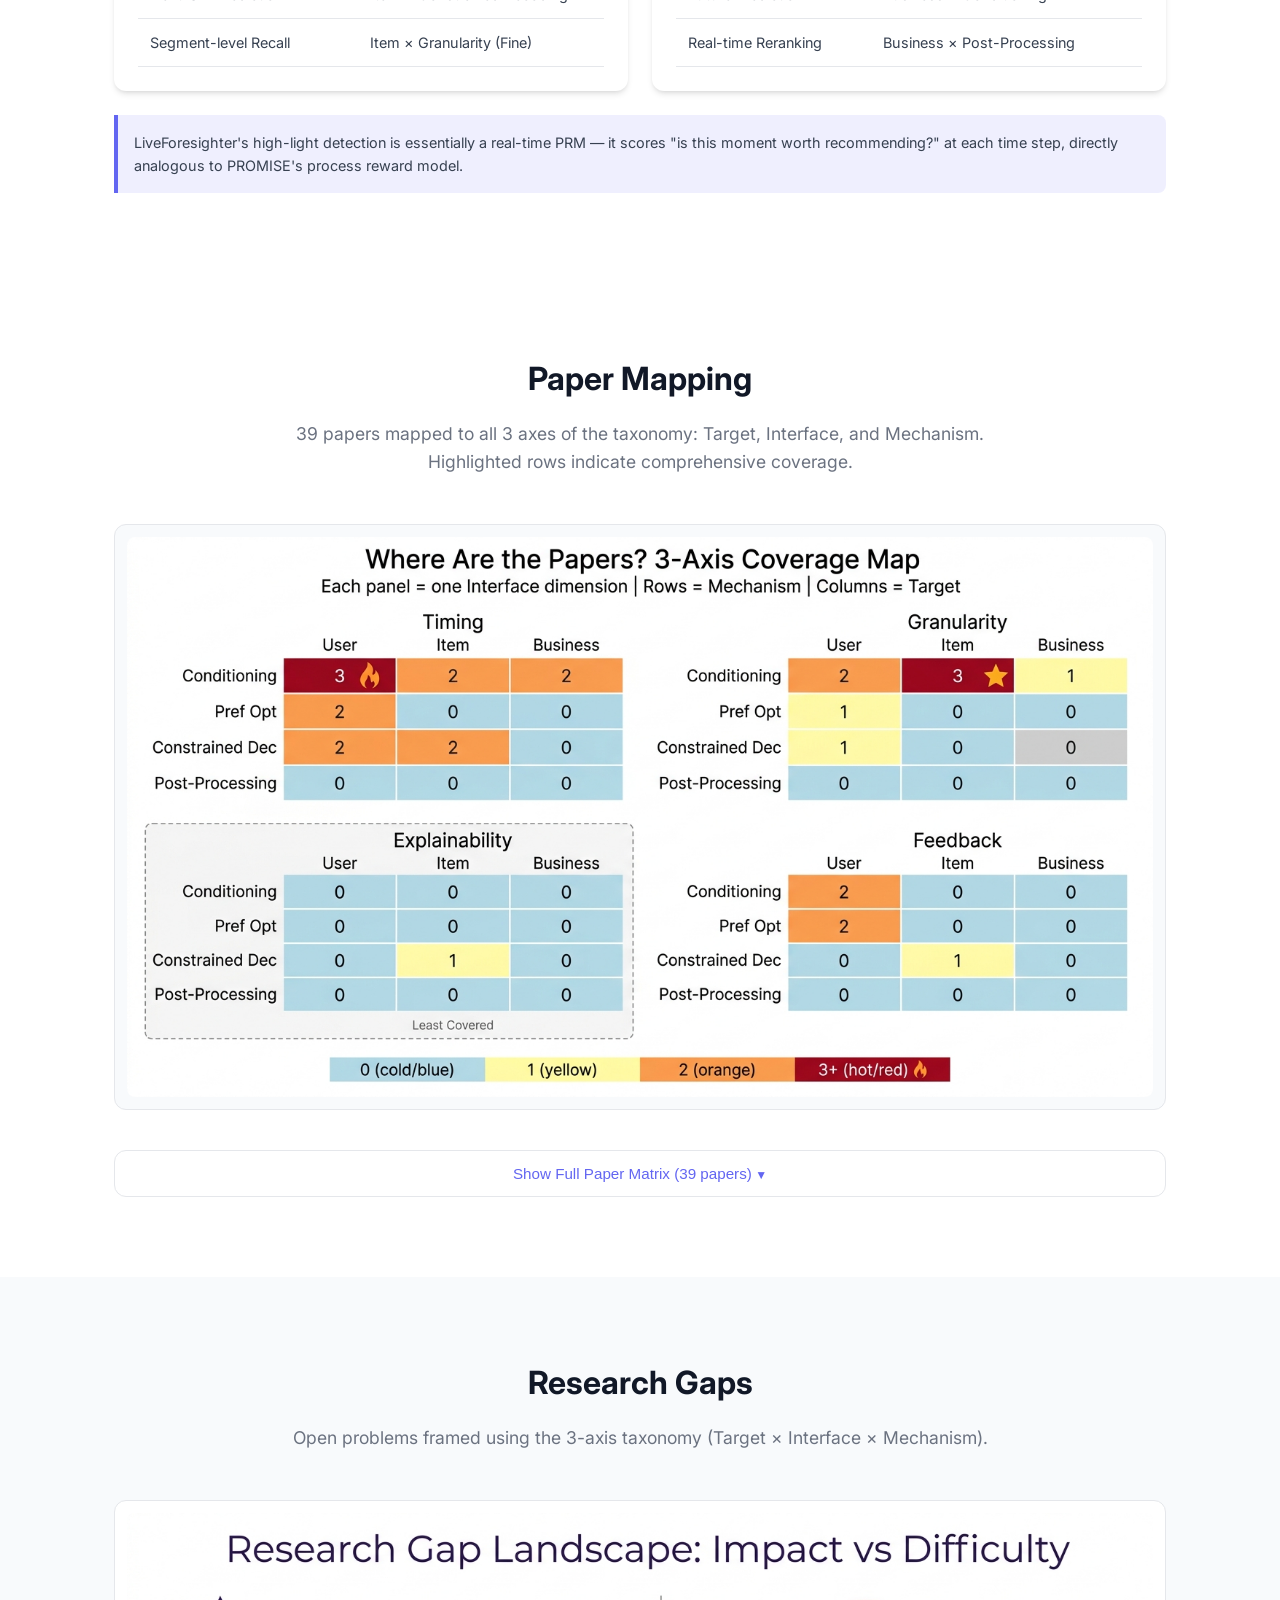
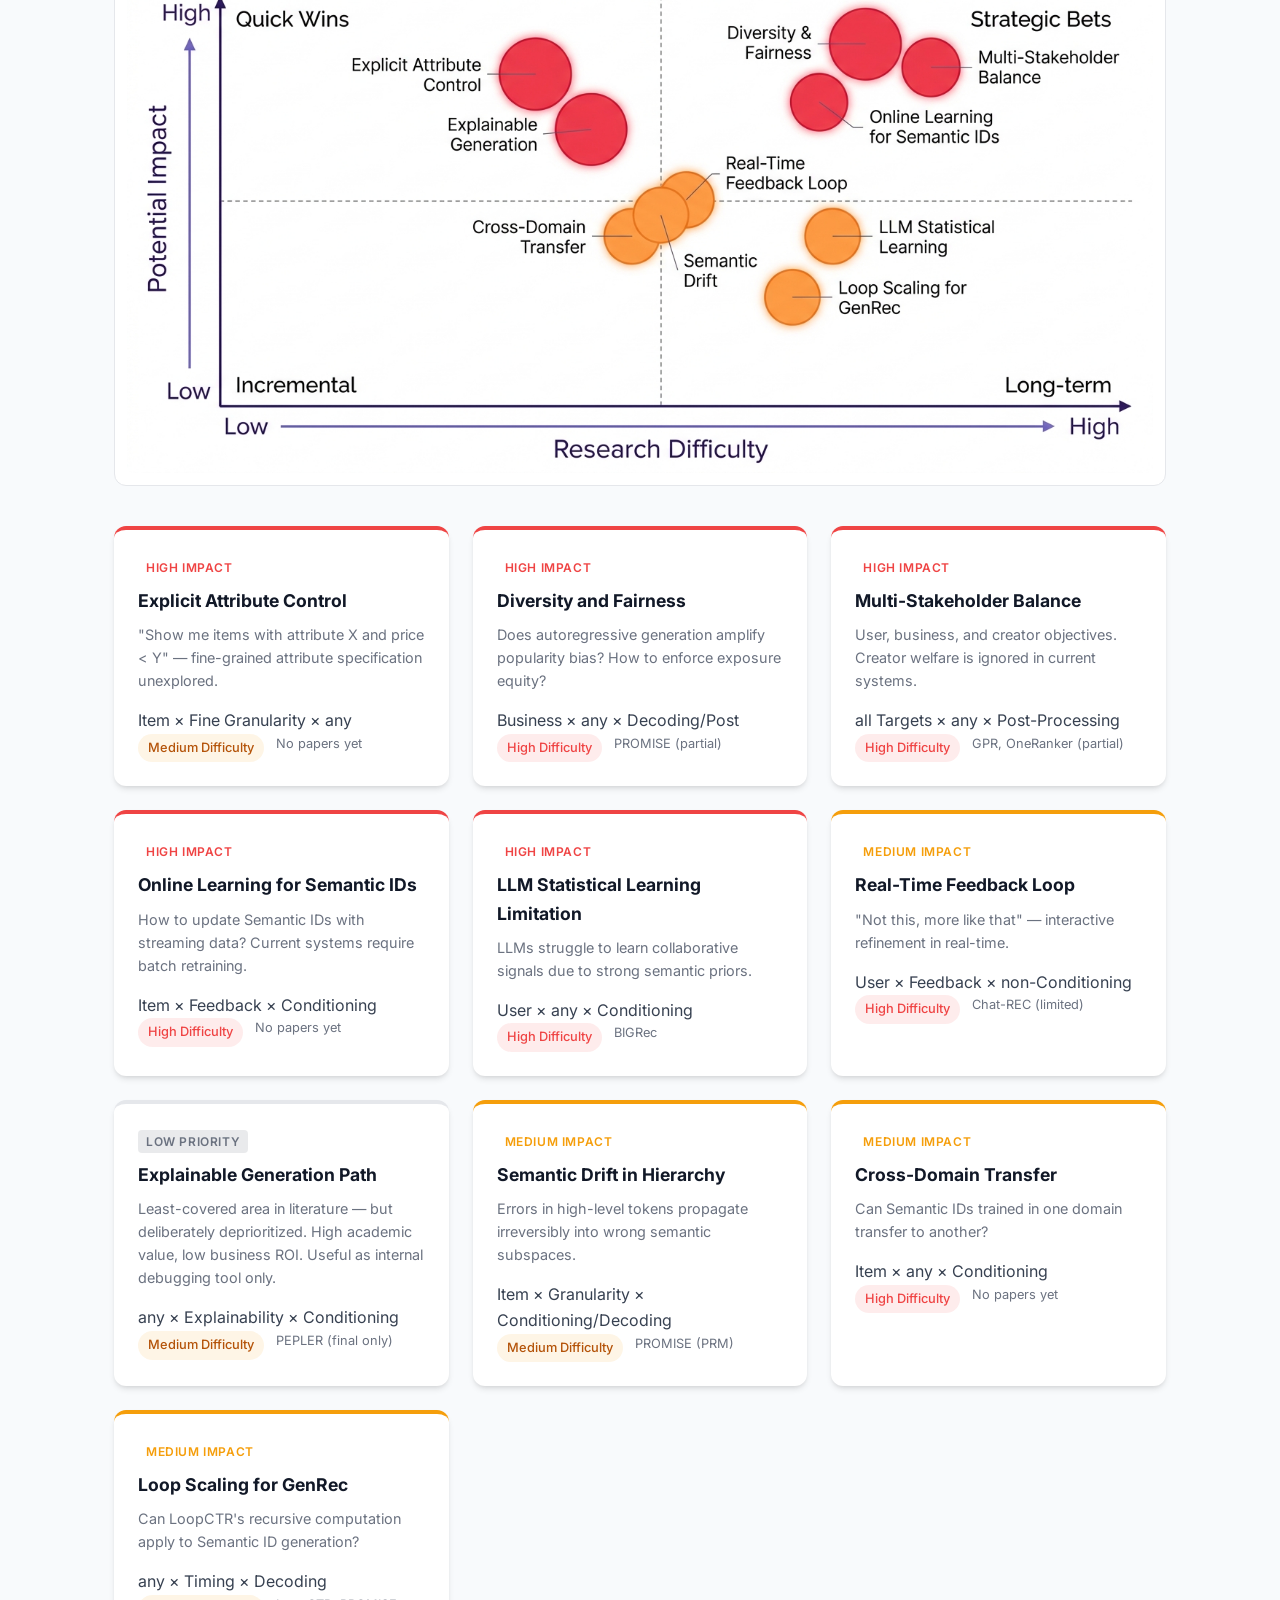
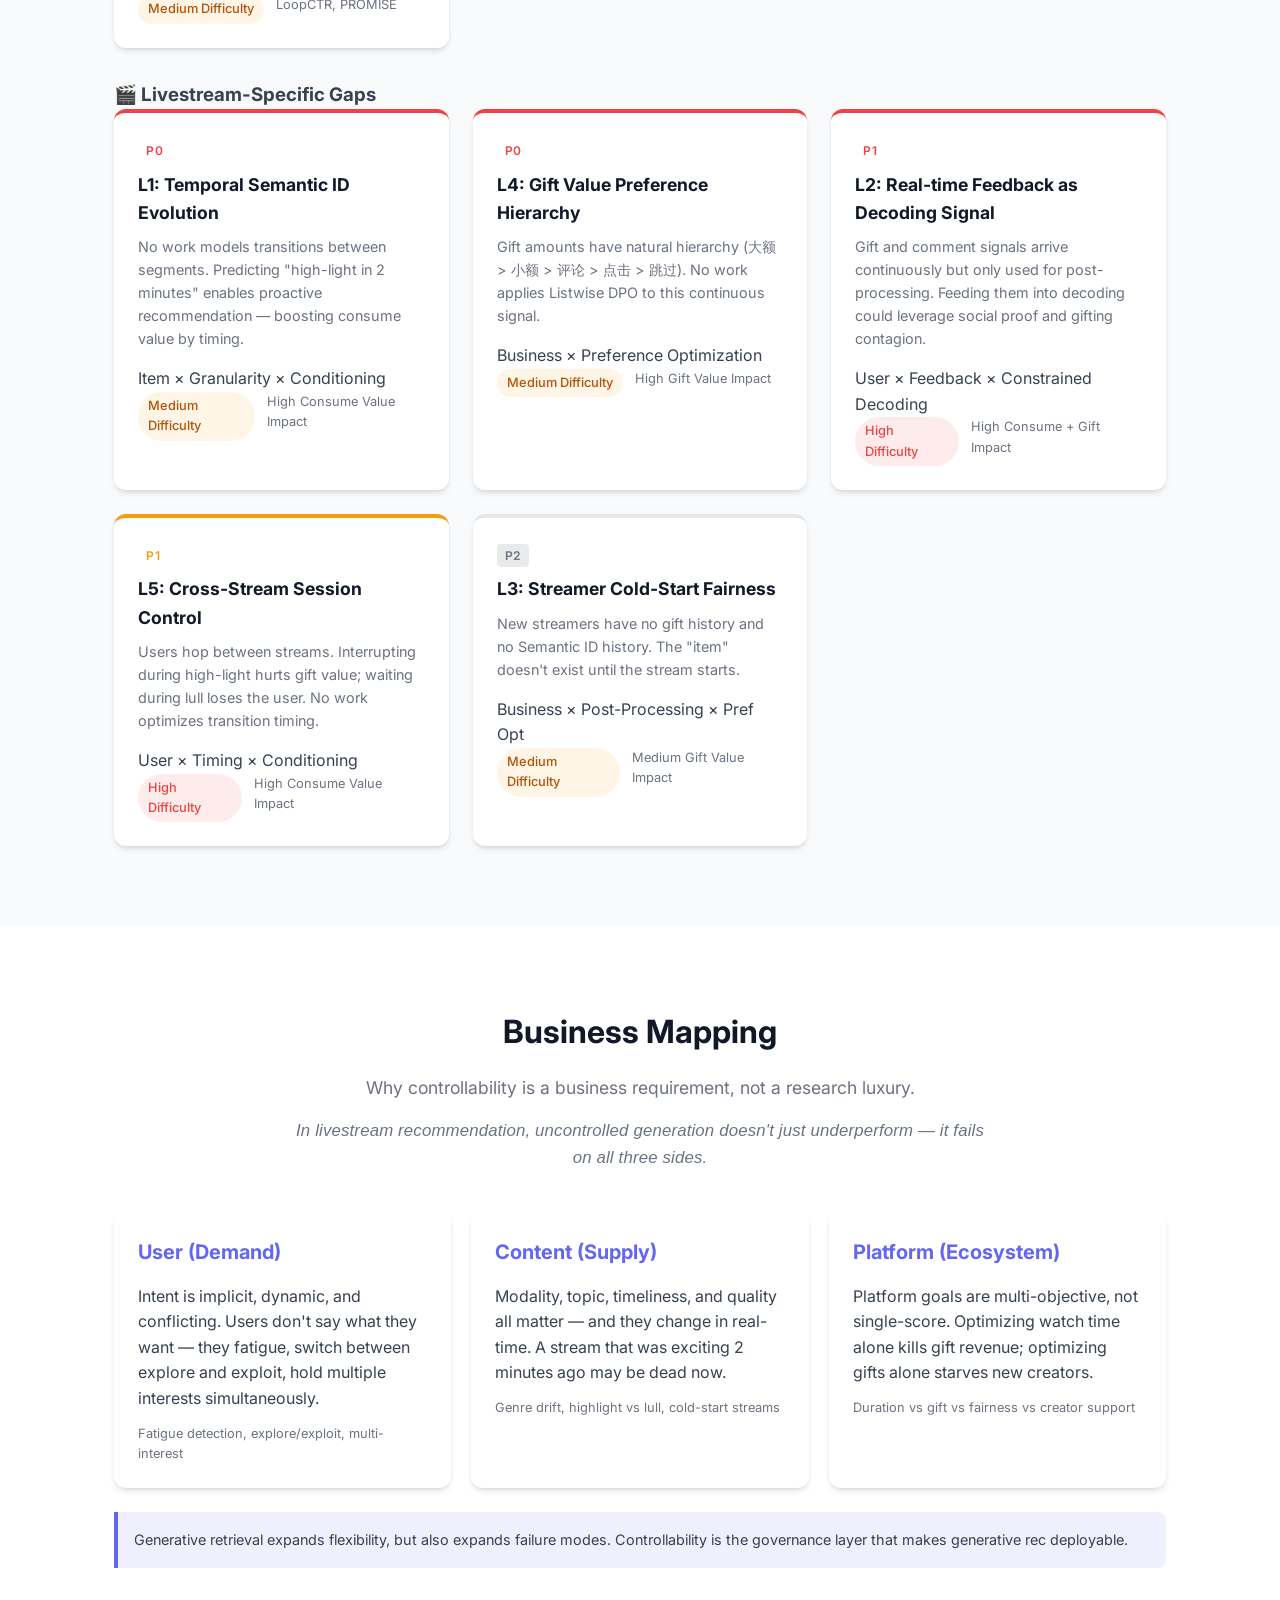
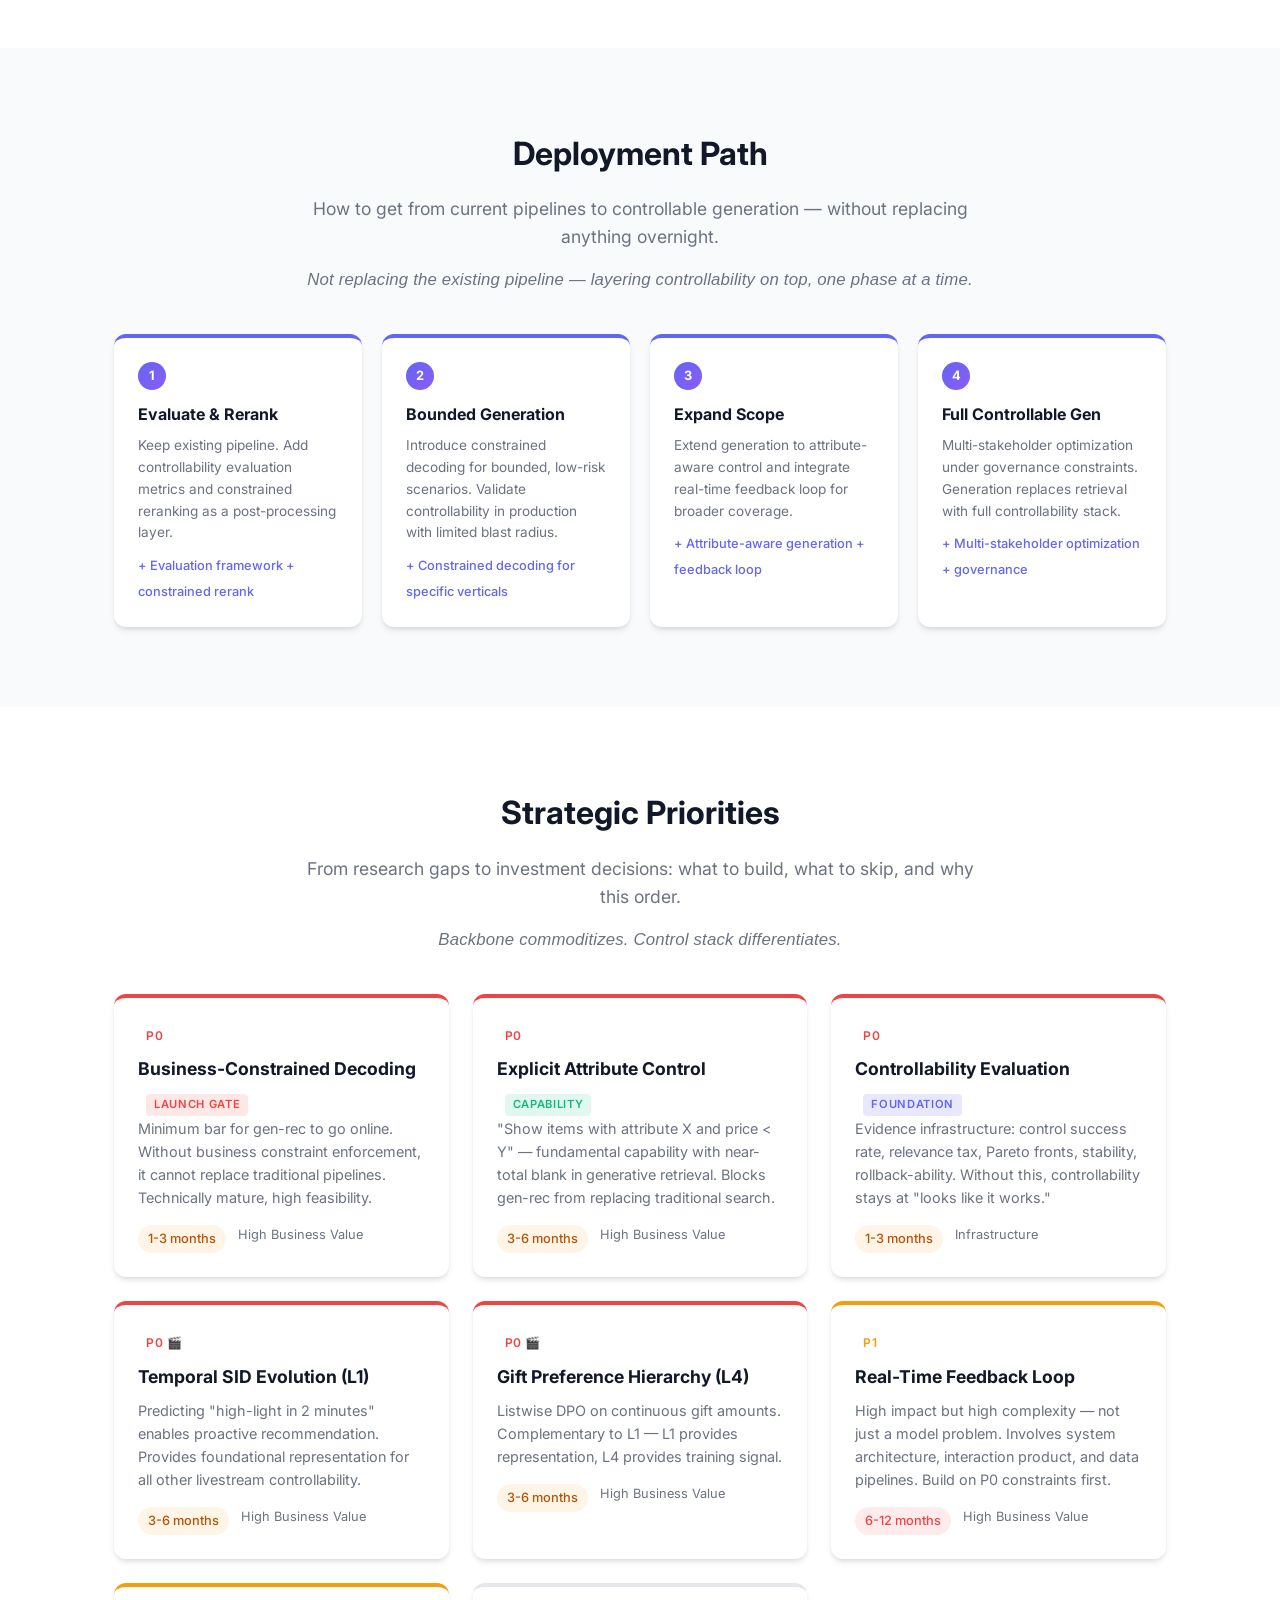
==== commit c896e50d: "feat: collapse paper matrix behind toggle button Paper table is low-density — now hidden by default " ====
--- a/index.html
+++ b/index.html
@@ -4,7 +4,7 @@
     <meta charset="UTF-8">
     <meta name="viewport" content="width=device-width, initial-scale=1.0">
     <title>Controllable Rec - Research Taxonomy</title>
-    <link rel="stylesheet" href="styles.css?v=20260428b">
+    <link rel="stylesheet" href="styles.css?v=20260428c">
     <link rel="preconnect" href="https://fonts.googleapis.com">
     <link rel="preconnect" href="https://fonts.gstatic.com" crossorigin>
     <link href="https://fonts.googleapis.com/css2?family=Inter:wght@400;500;600;700&display=swap" rel="stylesheet">
@@ -566,8 +566,11 @@
                     <img src="images/paper-heatmap.png" alt="Paper Coverage: Target × Mechanism Matrix" loading="lazy">
                 </div>
 
-                <div class="table-wrapper">
-                    <table class="table paper-matrix">
+                <div class="collapsible">
+                    <button class="collapsible__toggle" data-i18n="papers.toggle">Show Full Paper Matrix (39 papers)</button>
+                    <div class="collapsible__content">
+                        <div class="table-wrapper">
+                            <table class="table paper-matrix">
                         <thead>
                             <tr>
                                 <th>Paper</th>
@@ -632,6 +635,8 @@
                         </tbody>
                     </table>
                 </div>
+                    </div>
+                </div>
             </div>
         </section>
 
@@ -1030,6 +1035,6 @@
         </div>
     </footer>
 
-    <script src="script.js?v=20260428a"></script>
+    <script src="script.js?v=20260428b"></script>
 </body>
 </html>
--- a/styles.css
+++ b/styles.css
@@ -601,6 +601,40 @@
 
 @media (max-width: 768px) {
   .phase-grid { grid-template-columns: repeat(2, 1fr); }
+}
+
+/* Collapsible */
+.collapsible__toggle {
+  display: block;
+  width: 100%;
+  padding: 14px 24px;
+  background: white;
+  border: 1px solid var(--theme-border);
+  border-radius: var(--border-radius);
+  font-size: 0.95rem;
+  font-weight: 500;
+  color: var(--theme-accent);
+  cursor: pointer;
+  transition: all 0.2s;
+  text-align: center;
+}
+.collapsible__toggle:hover {
+  border-color: var(--theme-accent);
+  background: rgba(99,102,241,0.05);
+}
+.collapsible__toggle::after {
+  content: ' ▼';
+  font-size: 0.75rem;
+}
+.collapsible__toggle.open::after {
+  content: ' ▲';
+}
+.collapsible__content {
+  display: none;
+  margin-top: 16px;
+}
+.collapsible__content.open {
+  display: block;
 }
 
 /* Footer */
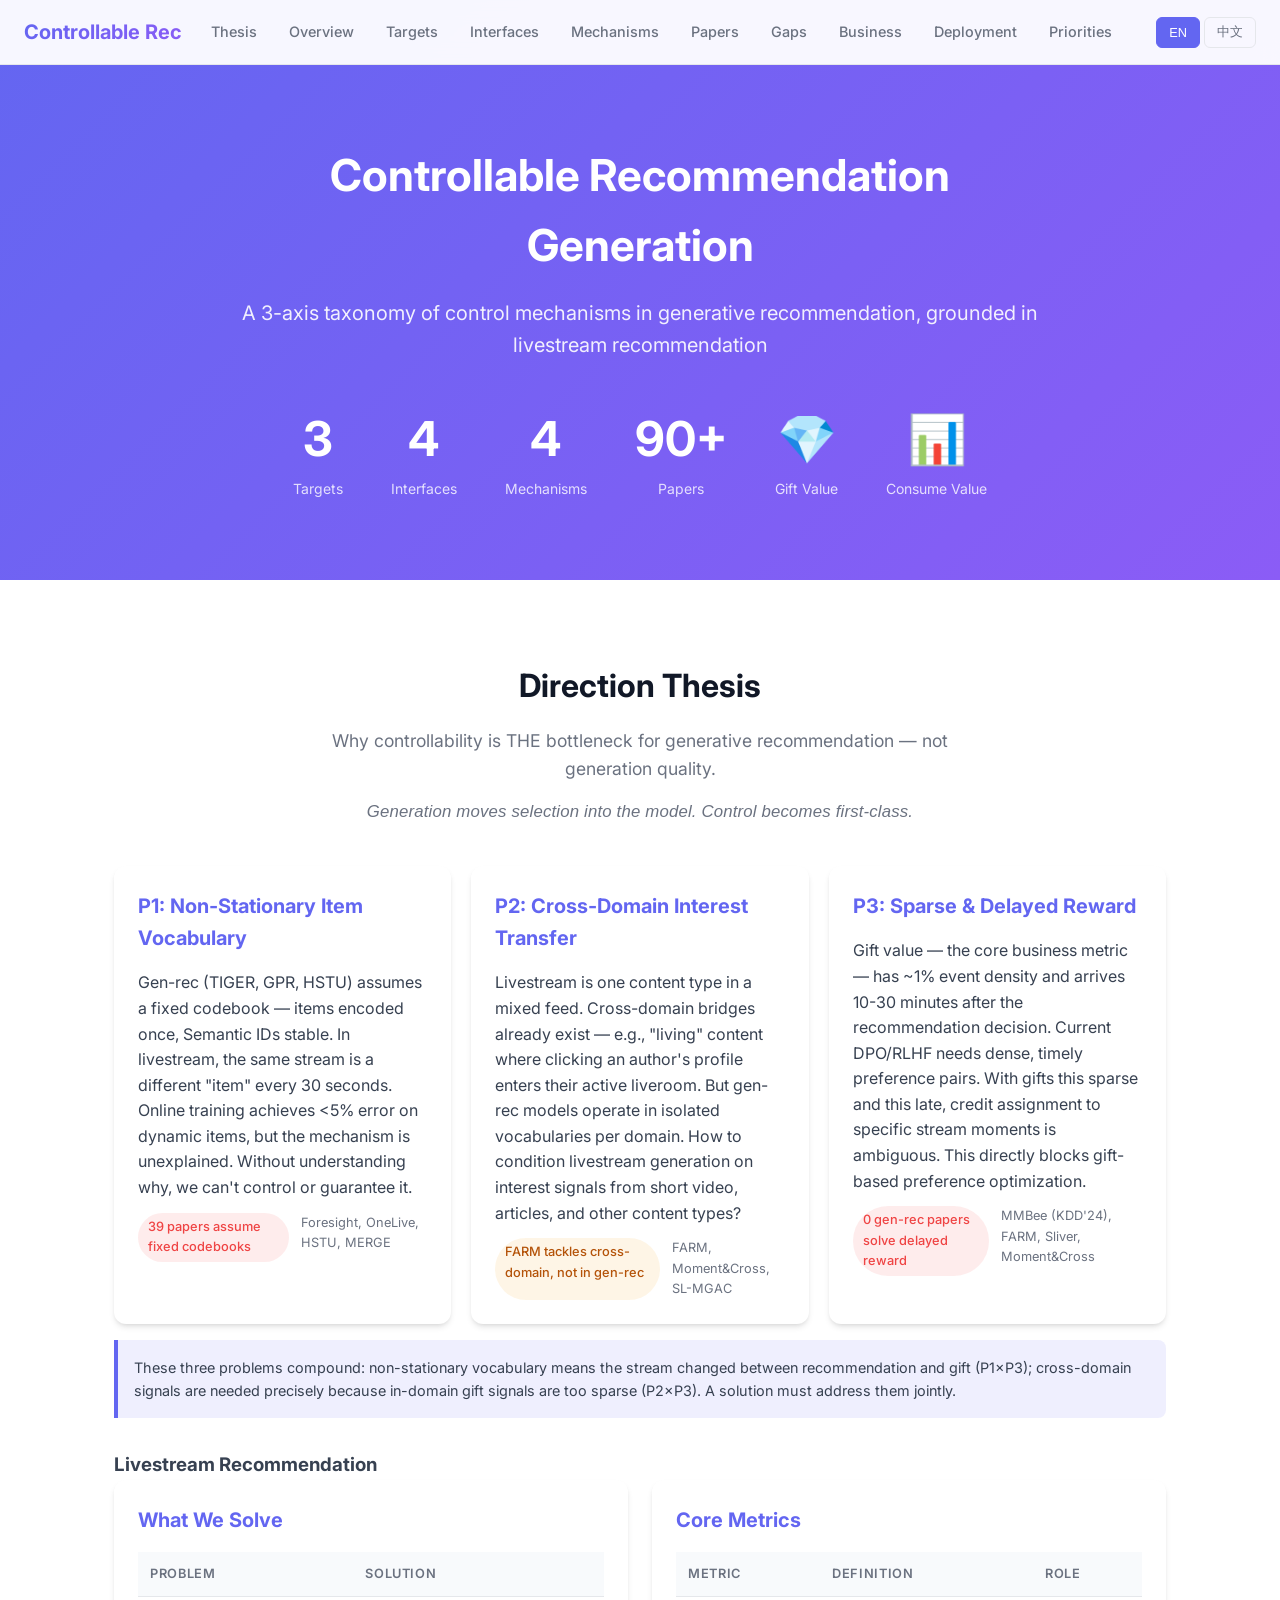
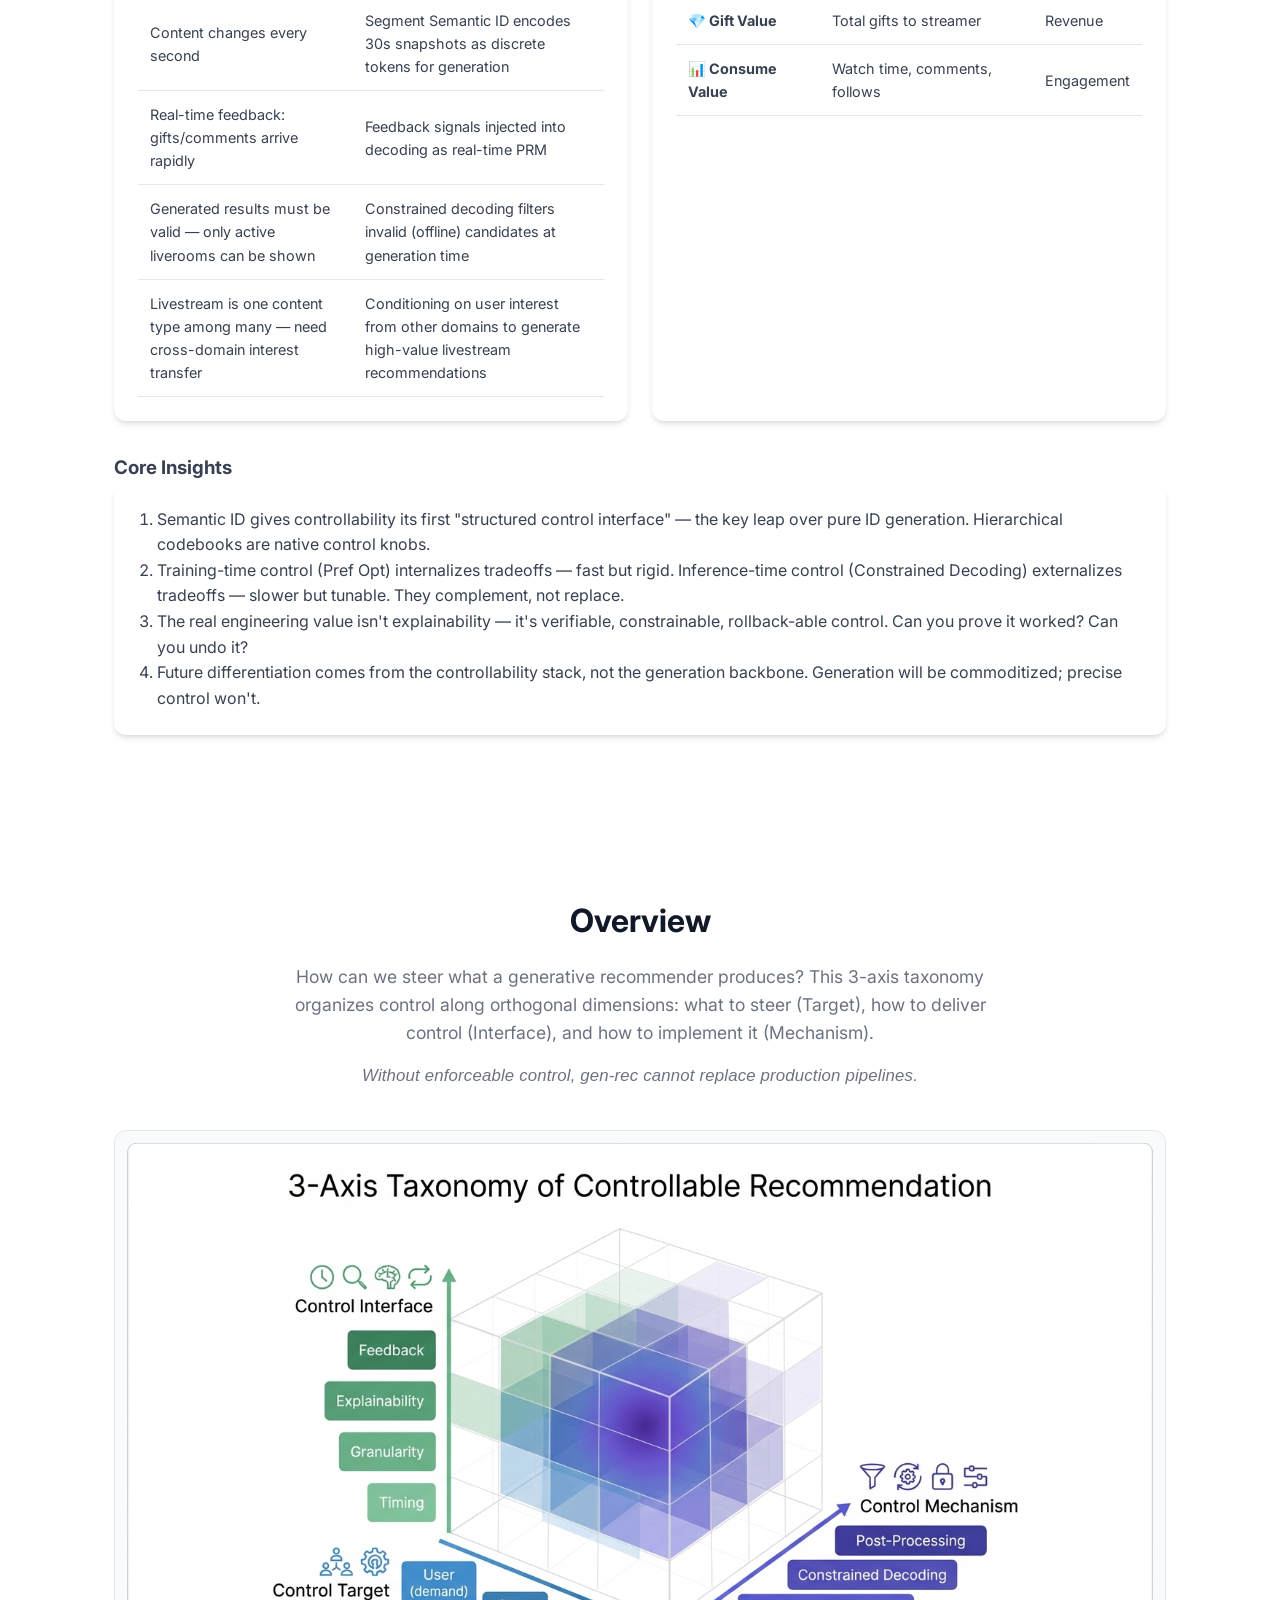
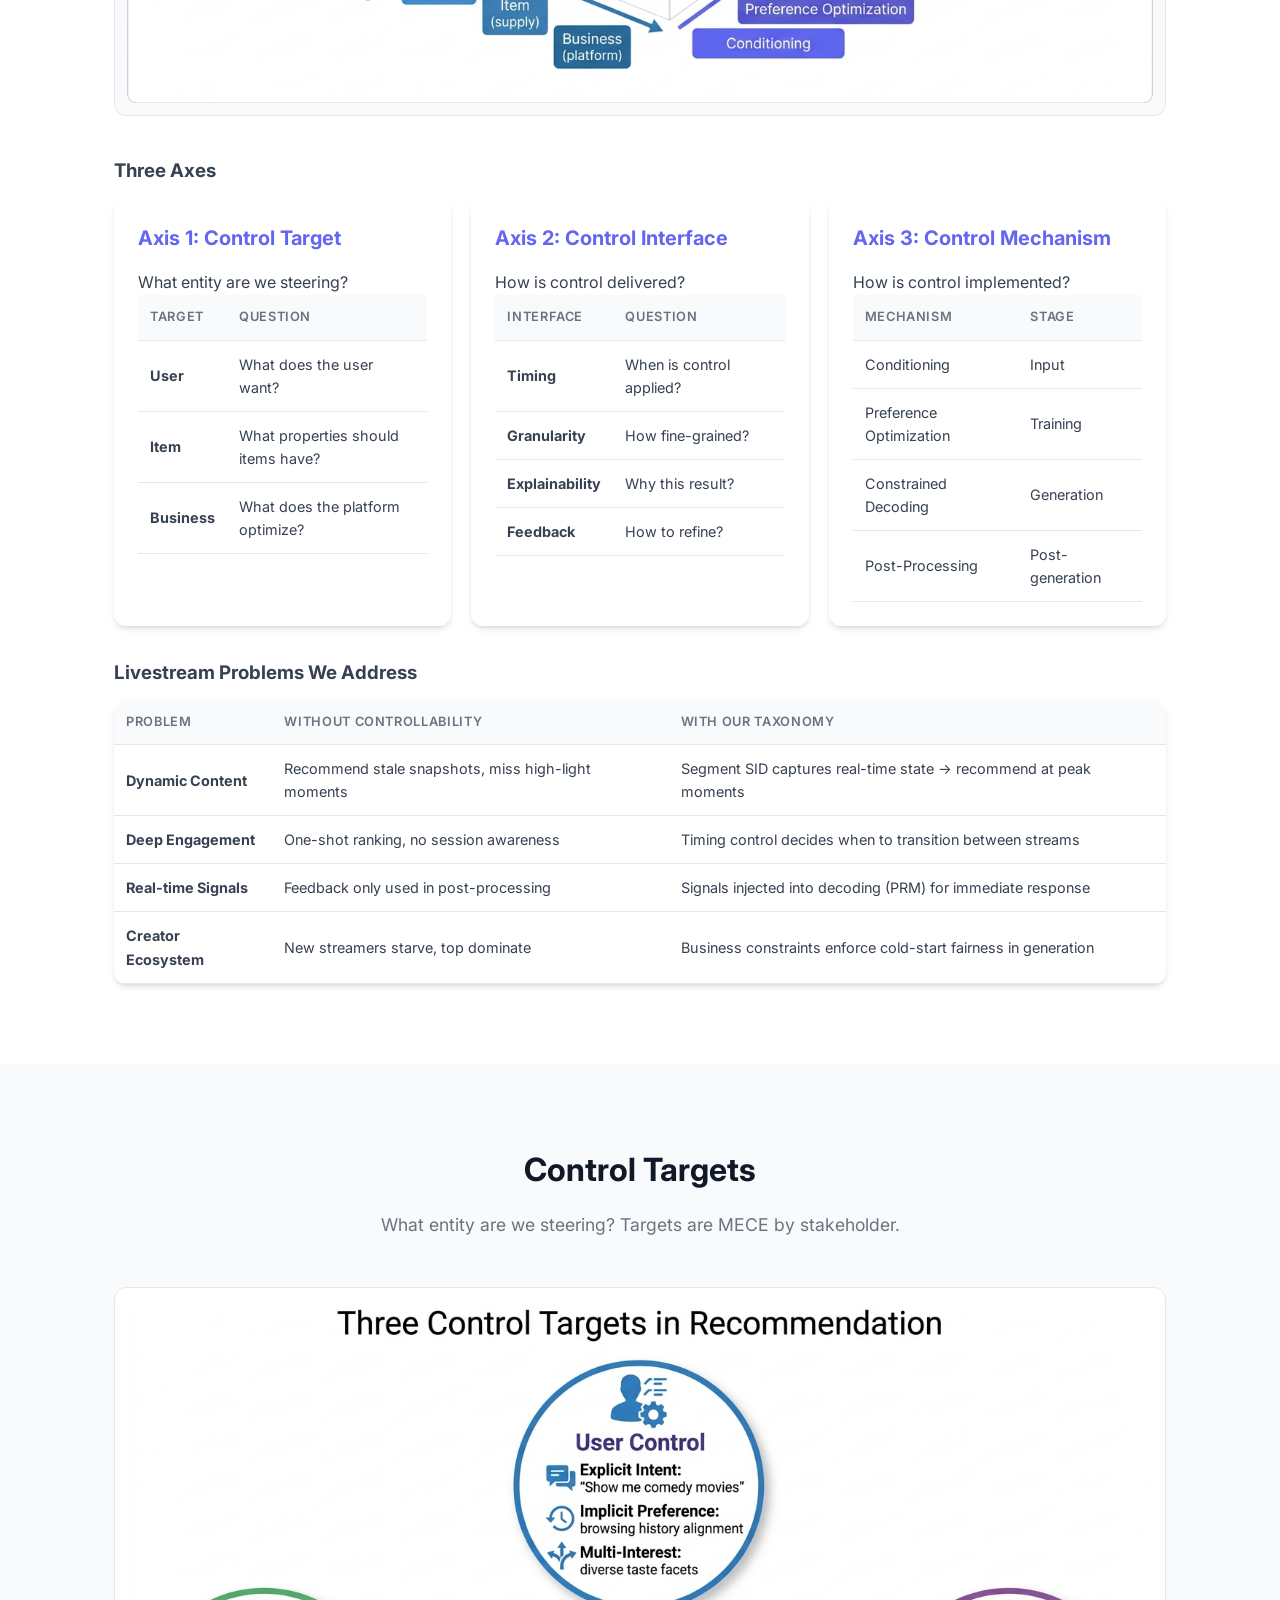
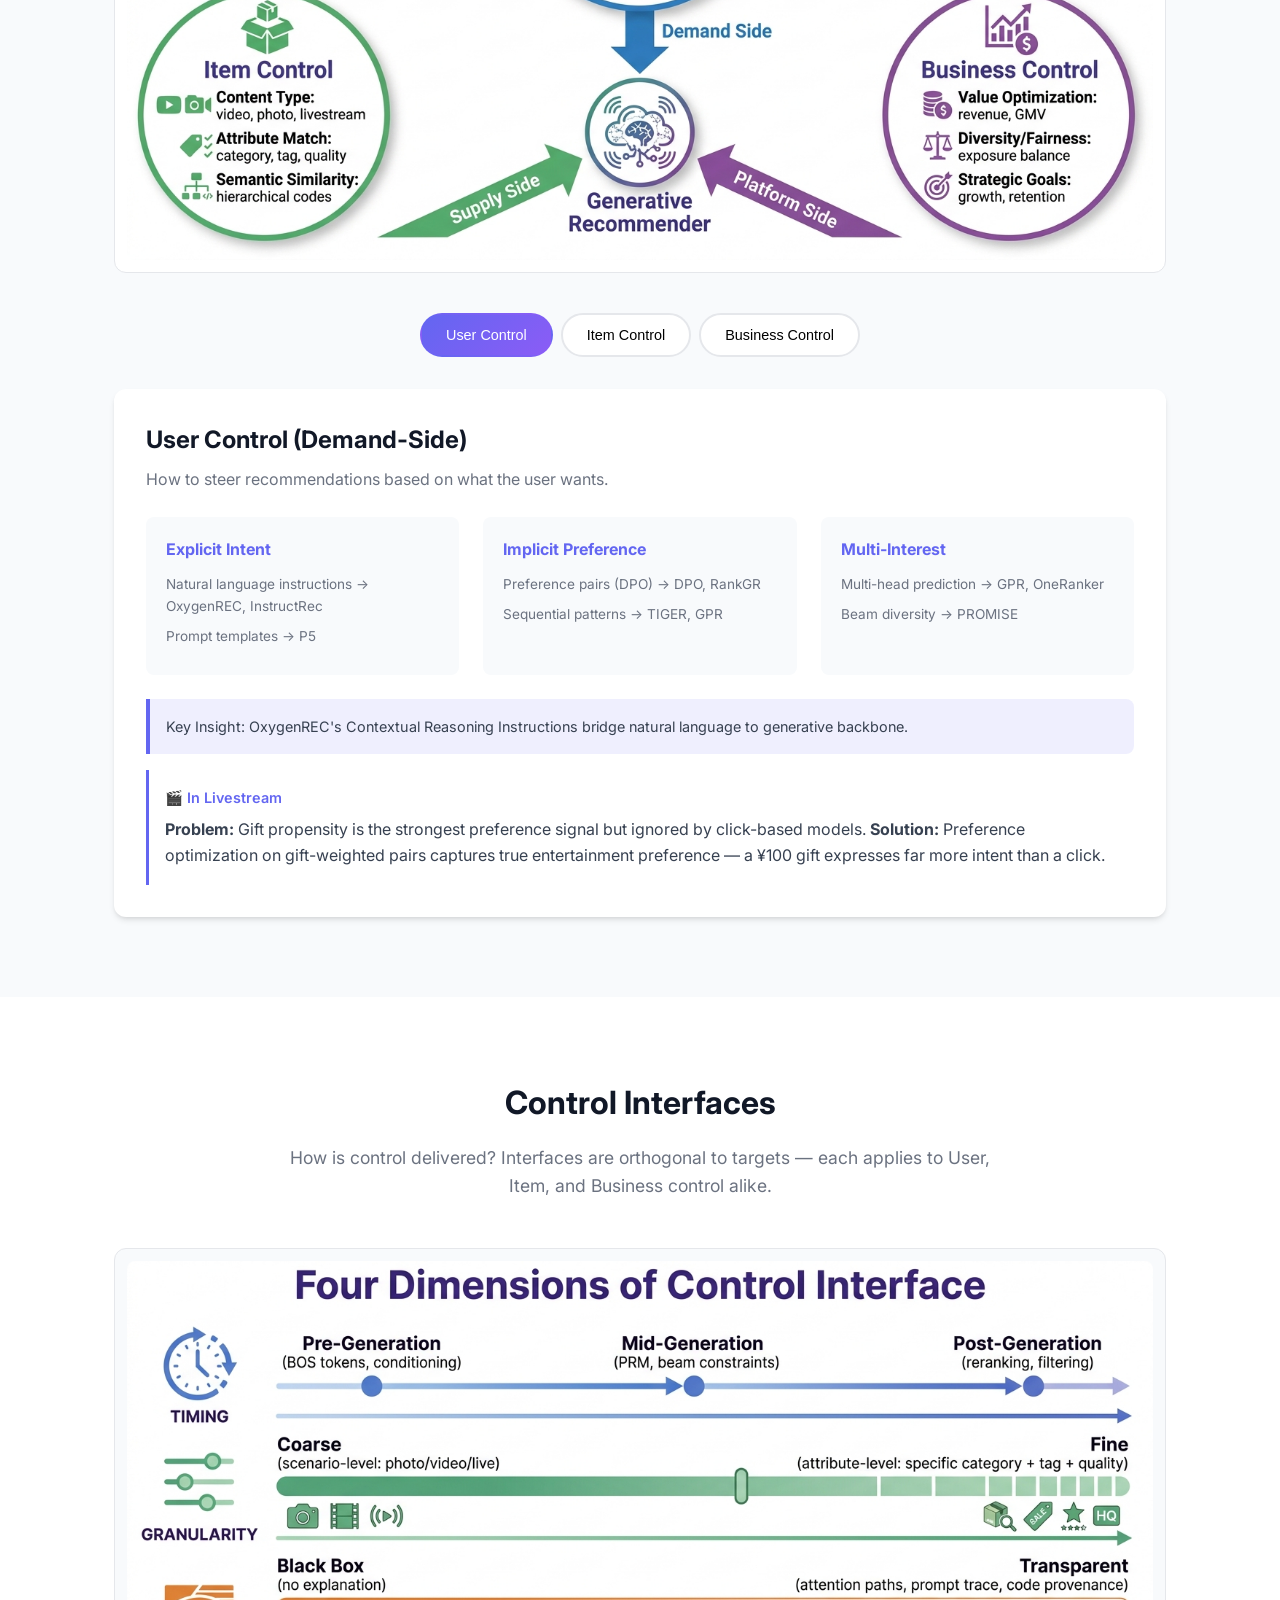
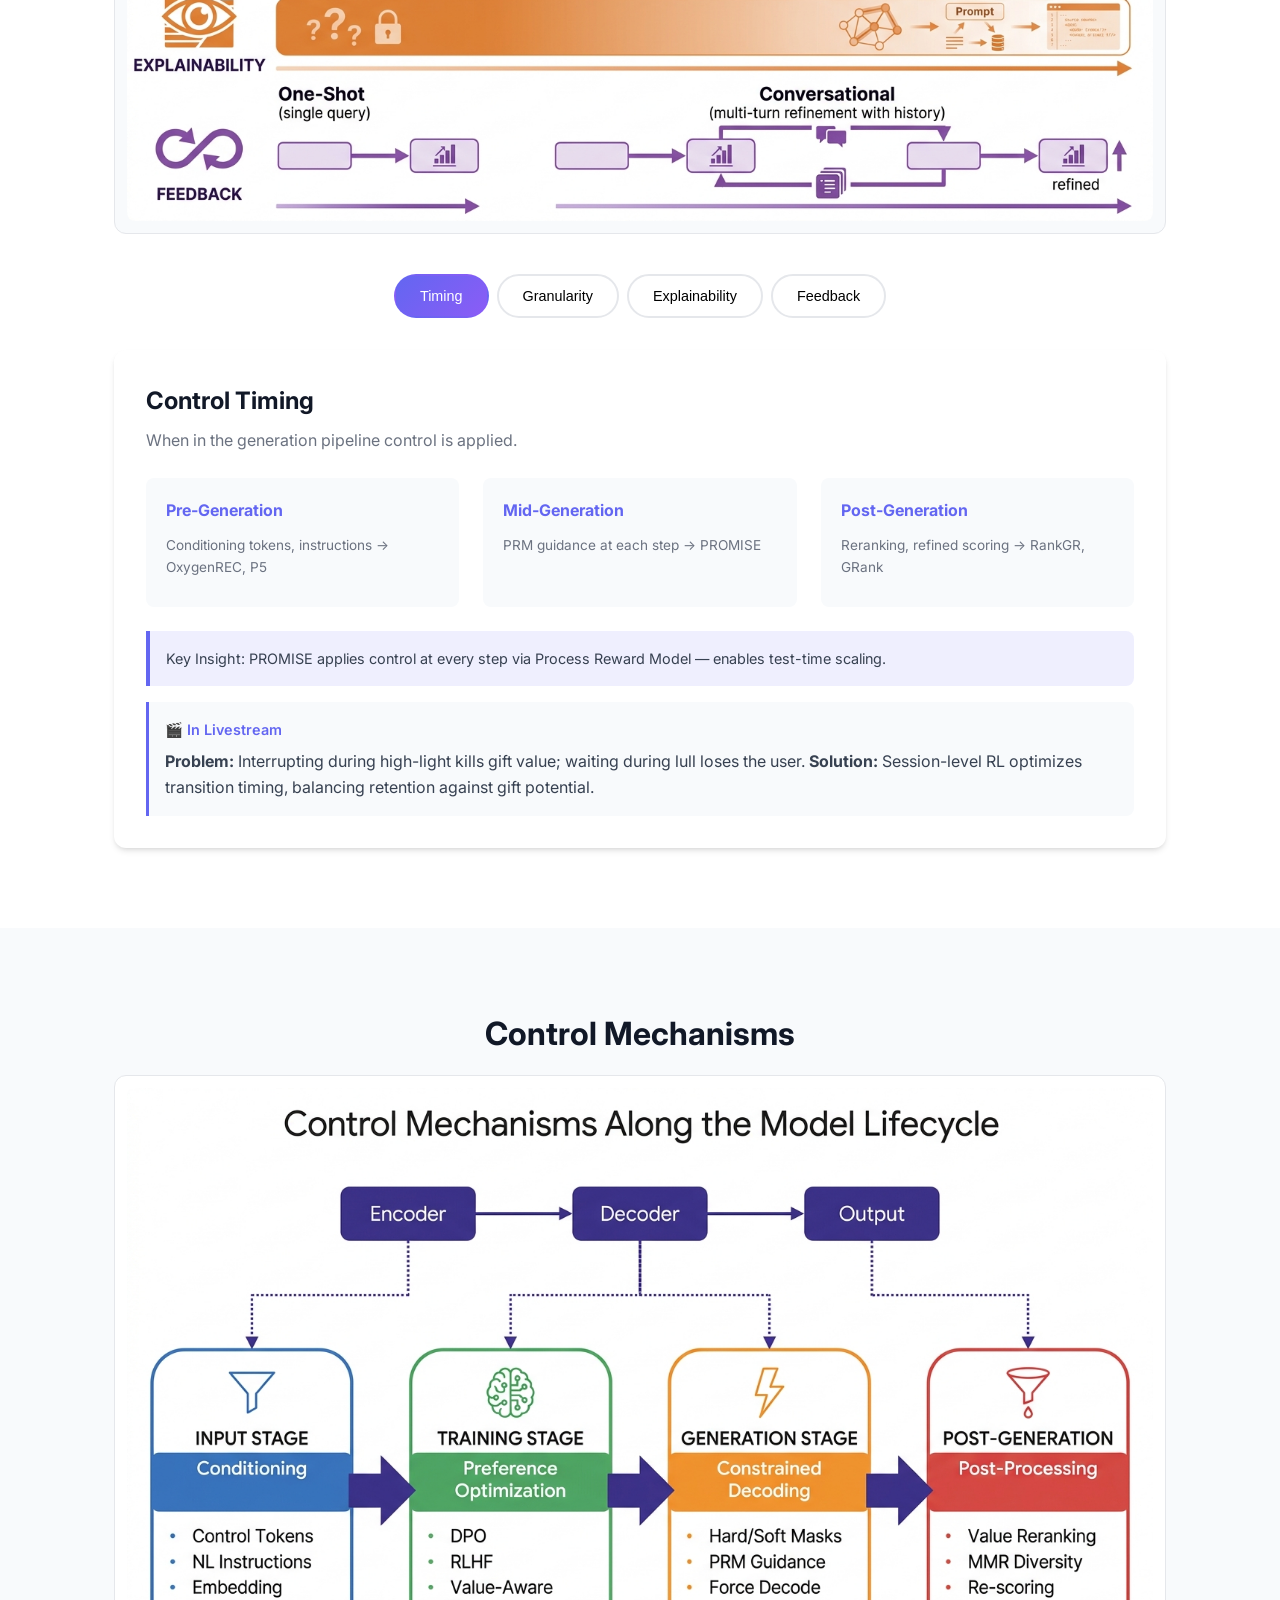
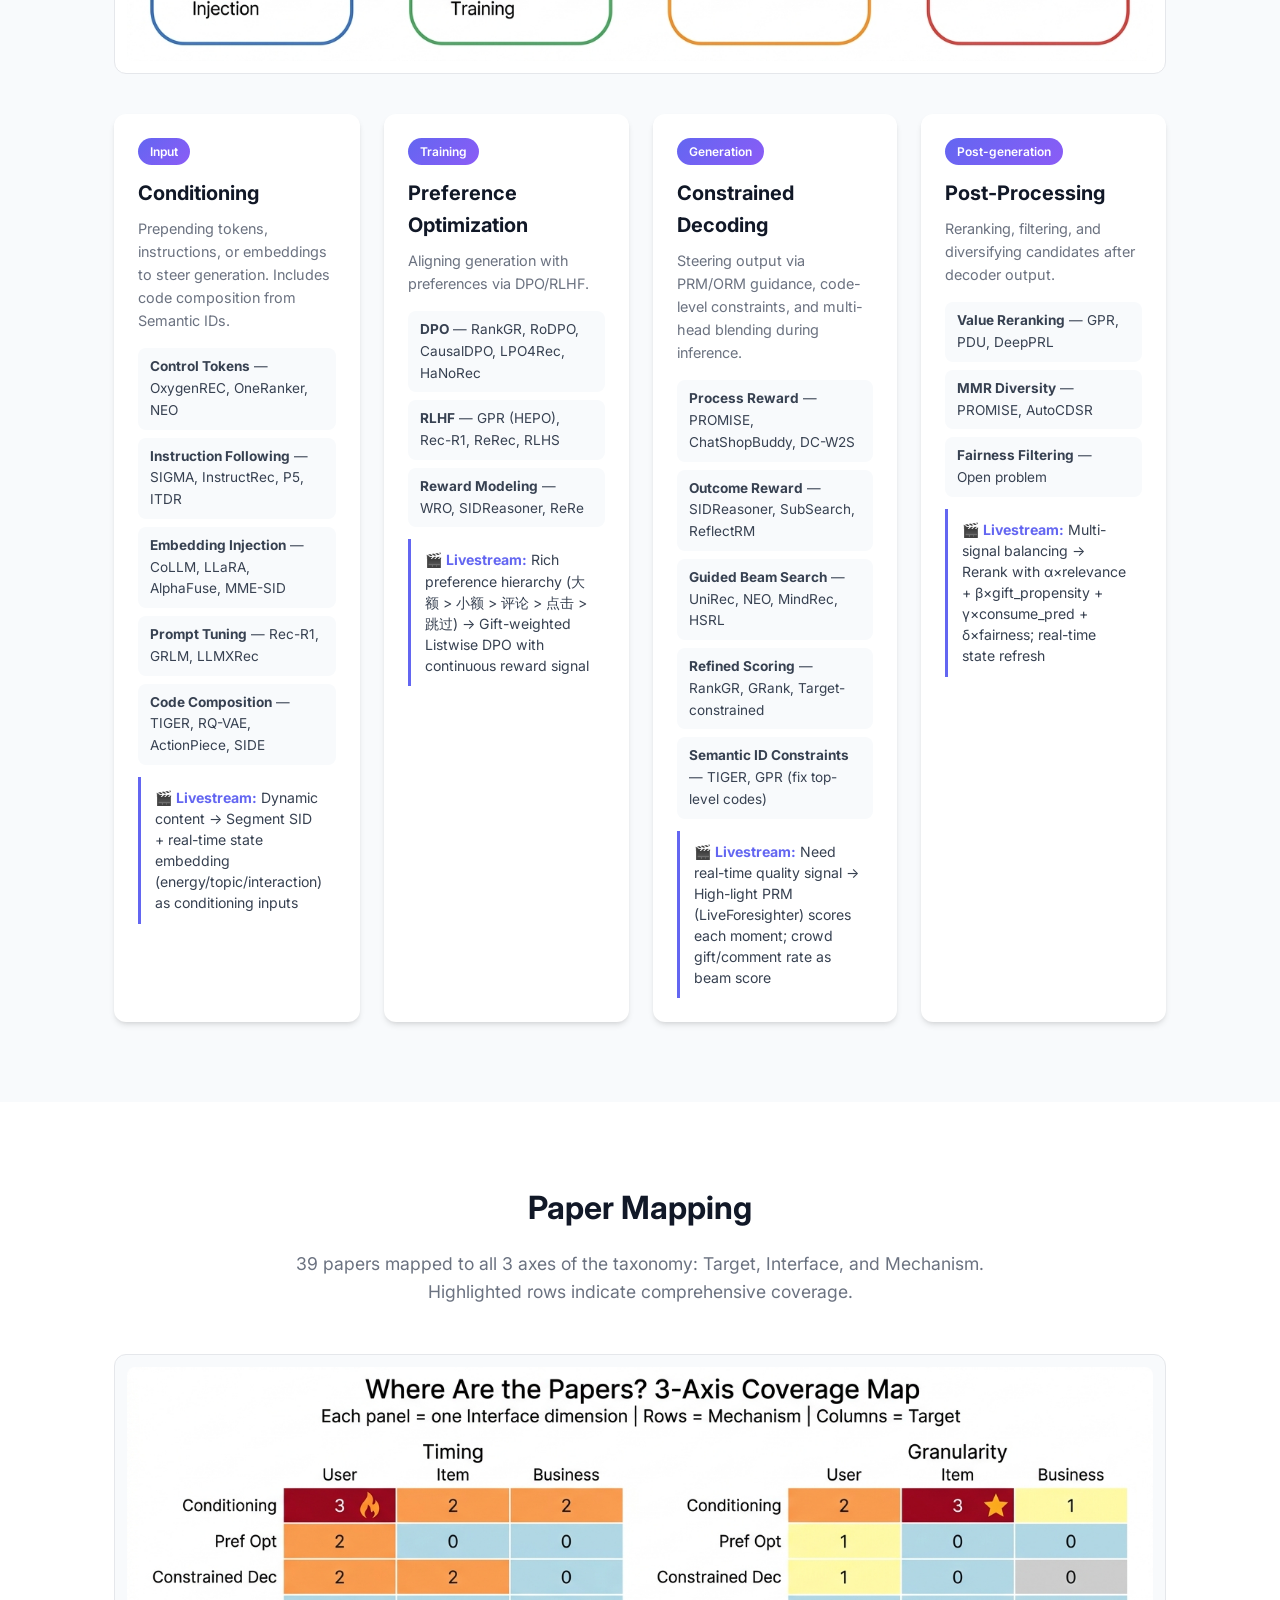
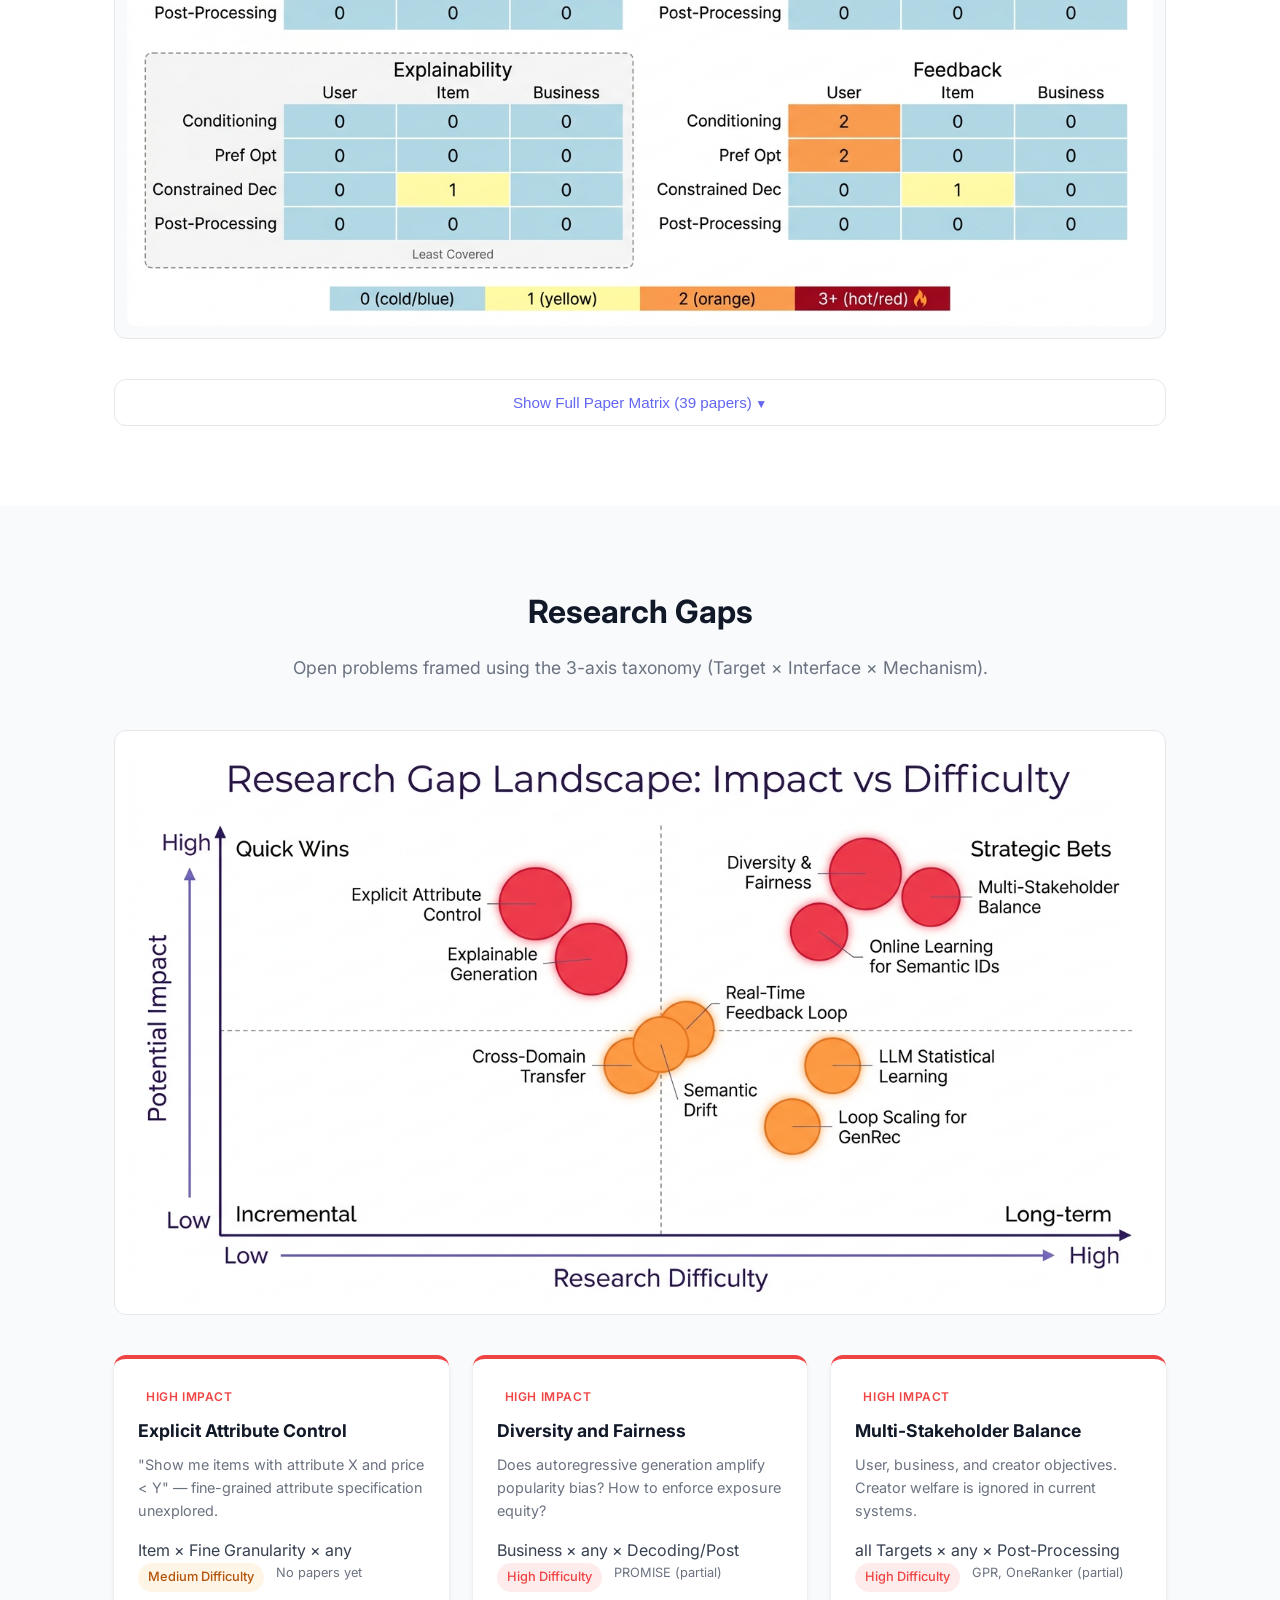
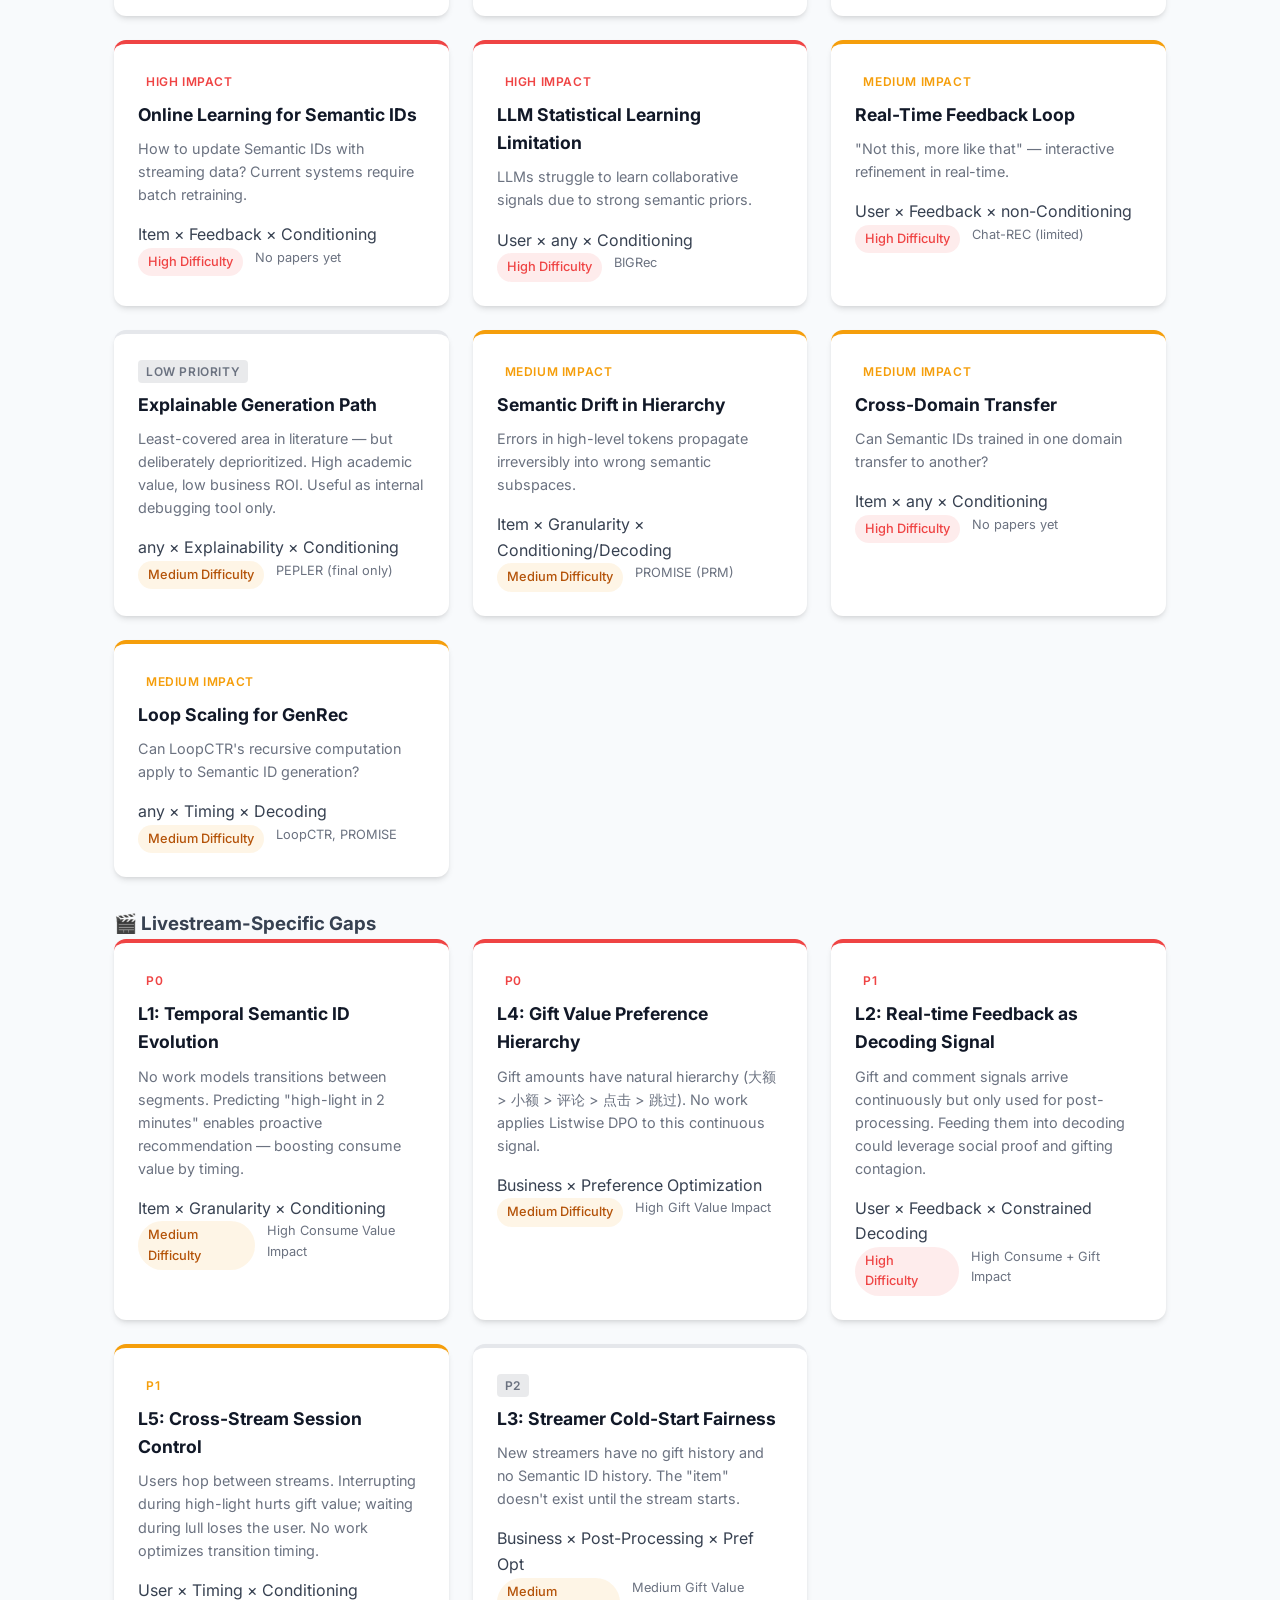
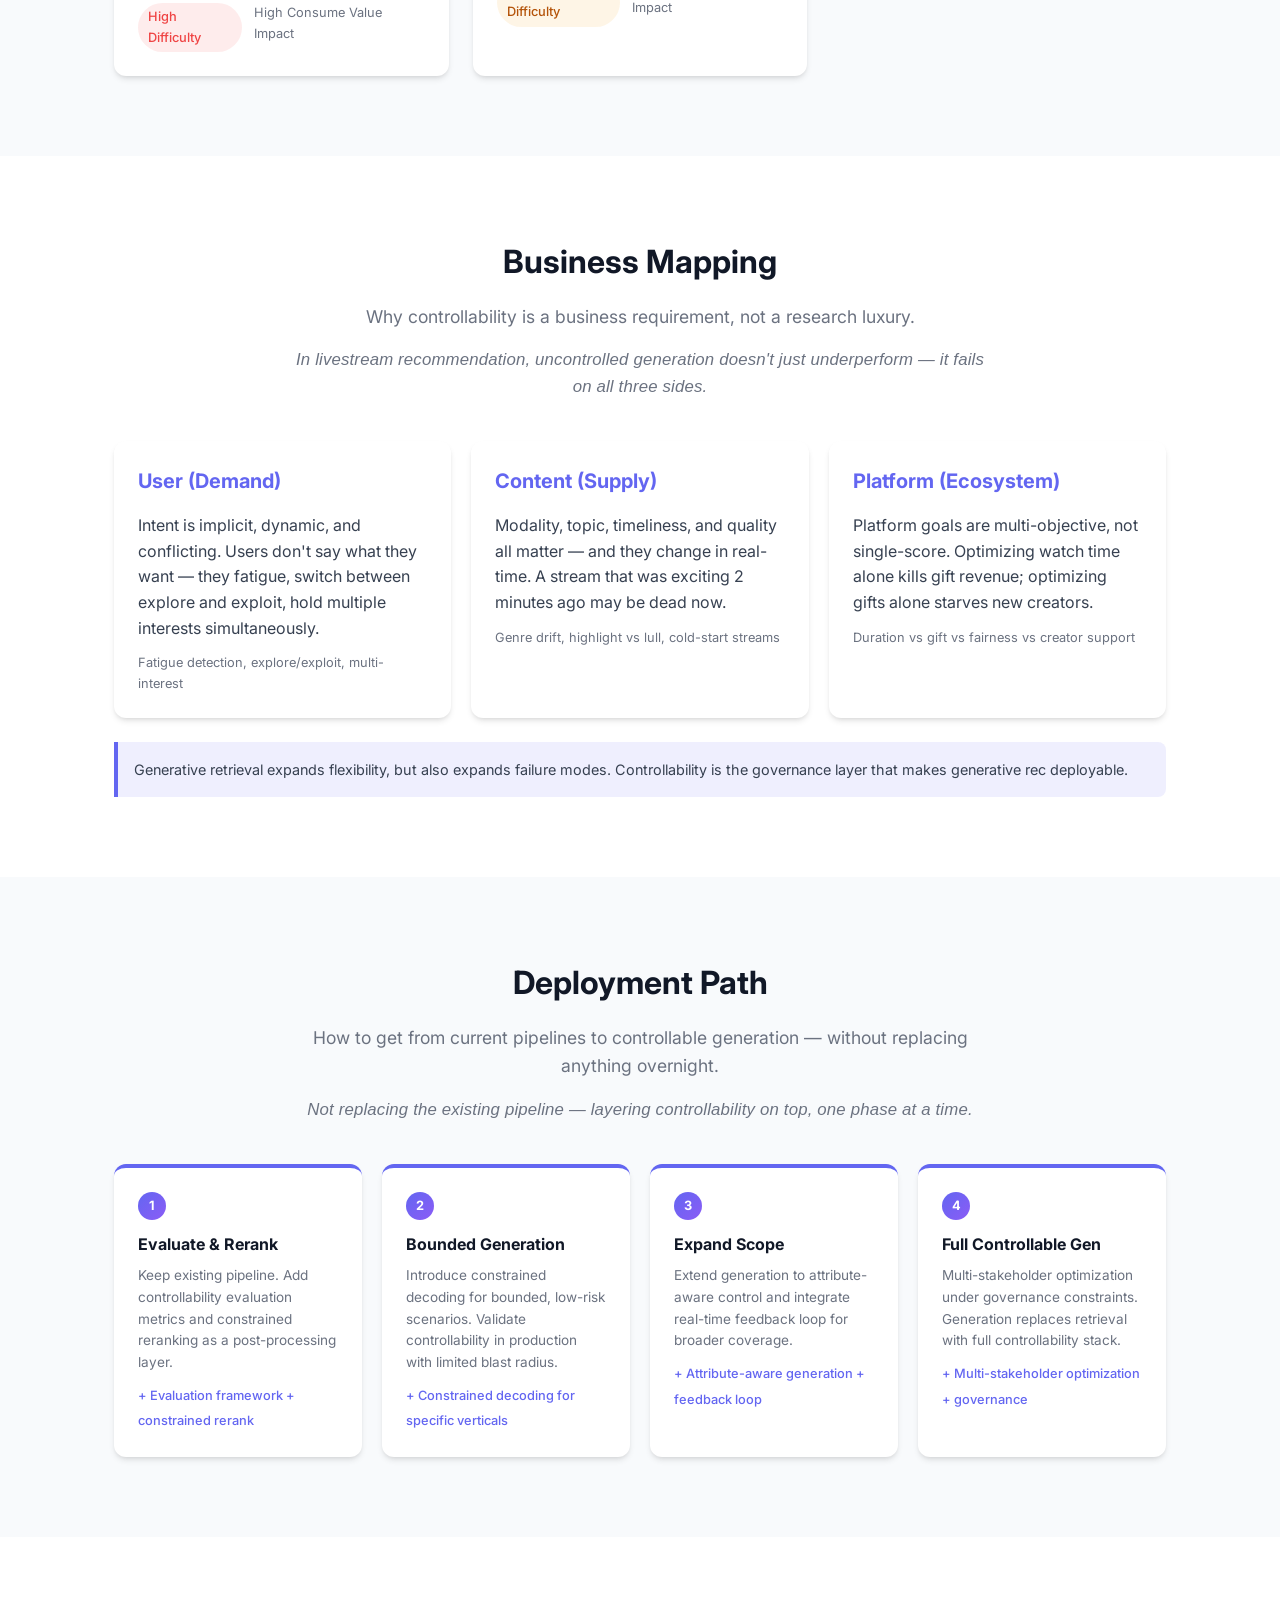
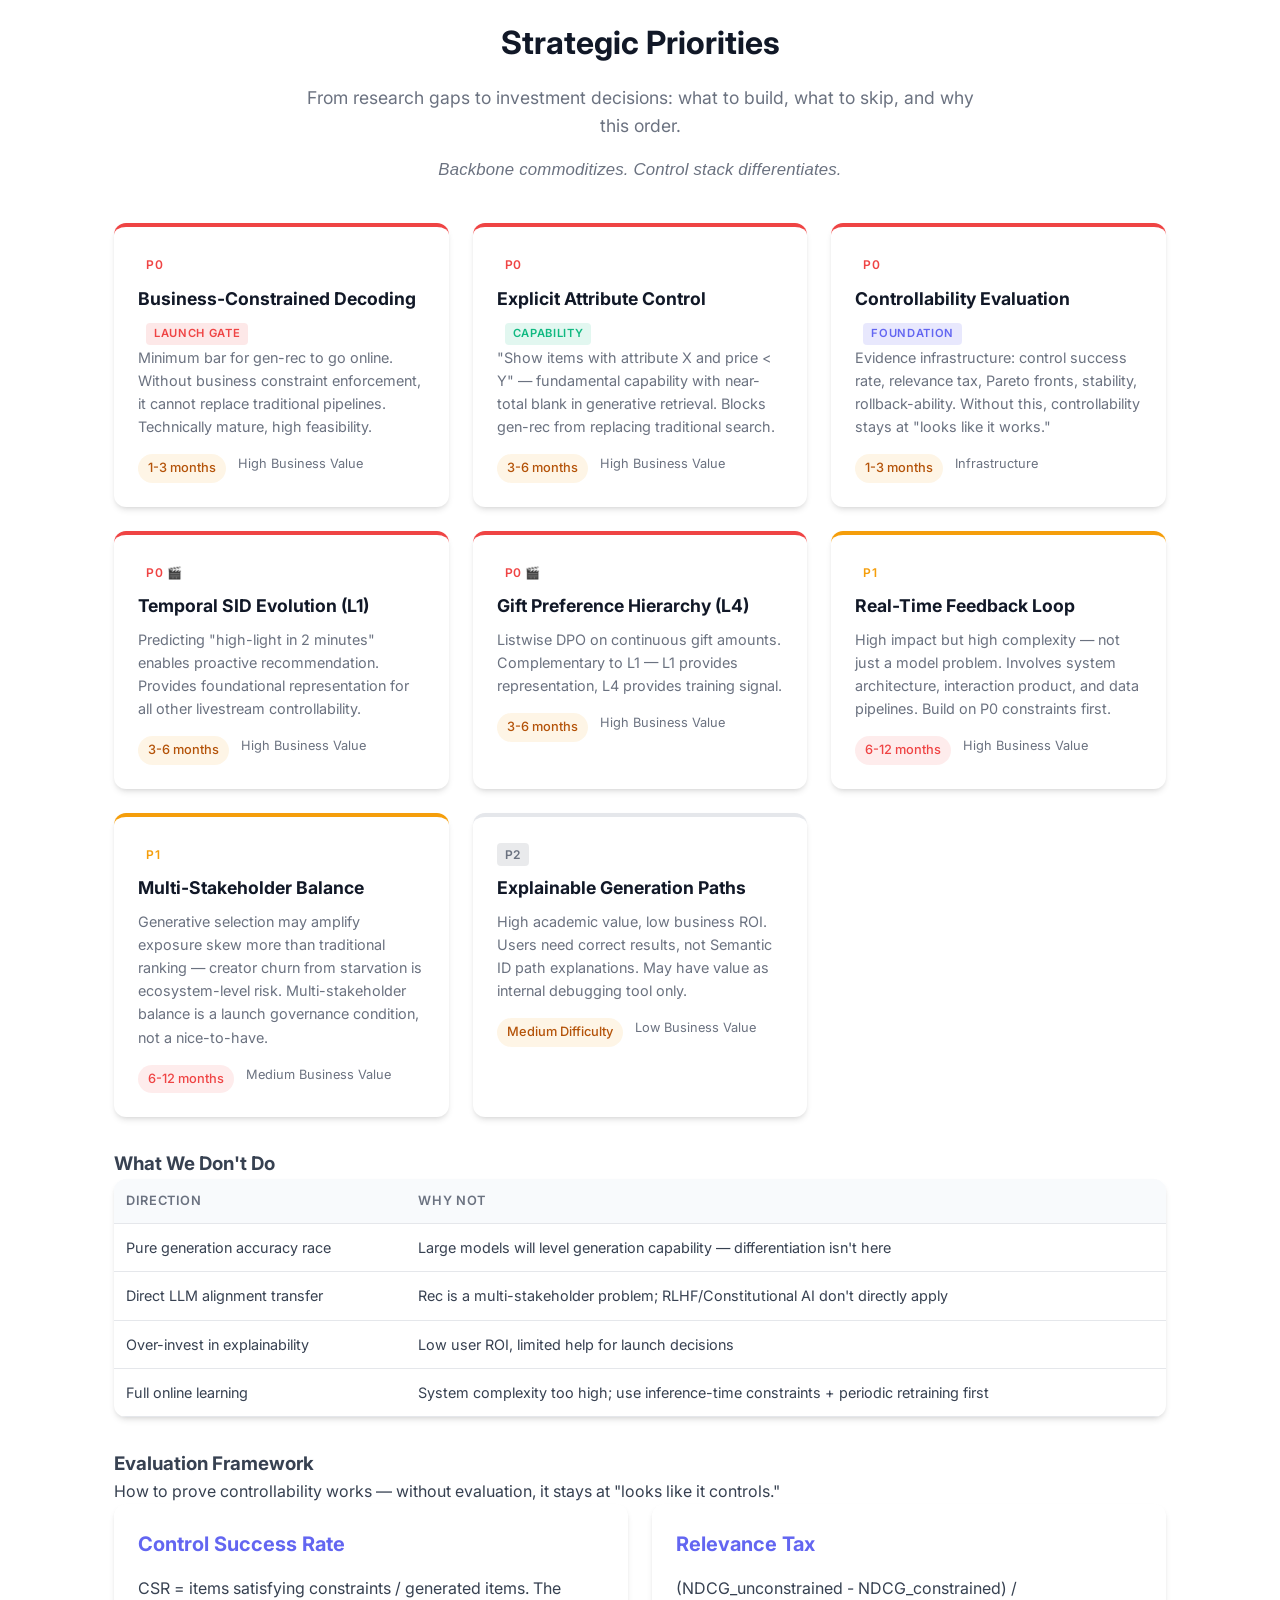
==== commit e344d271: "remove: Industry Grounding section Redundant — Foresight and LiveForesighter are already cited inlin" ====
--- a/index.html
+++ b/index.html
@@ -24,7 +24,6 @@
             <a href="#business" data-i18n="nav.business">Business</a>
             <a href="#deployment" data-i18n="nav.deployment">Deployment</a>
             <a href="#priorities" data-i18n="nav.priorities">Priorities</a>
-            <a href="#industry" data-i18n="nav.industry">Industry</a>
         </nav>
         <div class="lang-switcher">
             <button class="lang-btn active" data-lang="en">EN</button>
@@ -512,47 +511,6 @@
                         </div>
                     </div>
                 </div>
-            </div>
-        </section>
-
-        <!-- Industry Section -->
-        <section id="industry" class="section">
-            <div class="container">
-                <h2 class="section__title" data-i18n="industry.title">Industry Grounding</h2>
-                <p class="section__intro" data-i18n="industry.intro">Two Kuaishou papers provide the industrial foundation — mapping taxonomy concepts to deployed systems serving 400M+ DAU.</p>
-
-                <div class="cards-grid cards-grid--two">
-                    <div class="card">
-                        <h3>Foresight <span style="font-weight:400;color:var(--theme-text-muted)">(WSDM'26)</span></h3>
-                        <p data-i18n="industry.foresight_desc">VQ-VAE Semantic ID for 30s livestream segments. Enables segment-level recall and recommendation.</p>
-                        <table class="table">
-                            <thead>
-                                <tr><th data-i18n="industry.tech">Technique</th><th data-i18n="industry.mapping">Taxonomy Mapping</th></tr>
-                            </thead>
-                            <tbody>
-                                <tr><td data-i18n="industry.f_sid">30s Segment Semantic ID</td><td>Item × Conditioning</td></tr>
-                                <tr><td data-i18n="industry.f_next">Next-SID Prediction</td><td>Item × Constrained Decoding</td></tr>
-                                <tr><td data-i18n="industry.f_recall">Segment-level Recall</td><td>Item × Granularity (Fine)</td></tr>
-                            </tbody>
-                        </table>
-                    </div>
-                    <div class="card">
-                        <h3>LiveForesighter <span style="font-weight:400;color:var(--theme-text-muted)">(400M DAU)</span></h3>
-                        <p data-i18n="industry.live_desc">High-light moment detection and future prediction. Deployed at scale for real-time stream quality scoring.</p>
-                        <table class="table">
-                            <thead>
-                                <tr><th data-i18n="industry.tech">Technique</th><th data-i18n="industry.mapping">Taxonomy Mapping</th></tr>
-                            </thead>
-                            <tbody>
-                                <tr><td data-i18n="industry.l_highlight">High-light Detection</td><td>Item × Constrained Decoding</td></tr>
-                                <tr><td data-i18n="industry.l_predict">Future Prediction</td><td>Business × Conditioning</td></tr>
-                                <tr><td data-i18n="industry.l_rerank">Real-time Reranking</td><td>Business × Post-Processing</td></tr>
-                            </tbody>
-                        </table>
-                    </div>
-                </div>
-
-                <div class="insight" data-i18n="industry.insight">LiveForesighter's high-light detection is essentially a real-time PRM — it scores "is this moment worth recommending?" at each time step, directly analogous to PROMISE's process reward model.</div>
             </div>
         </section>
 
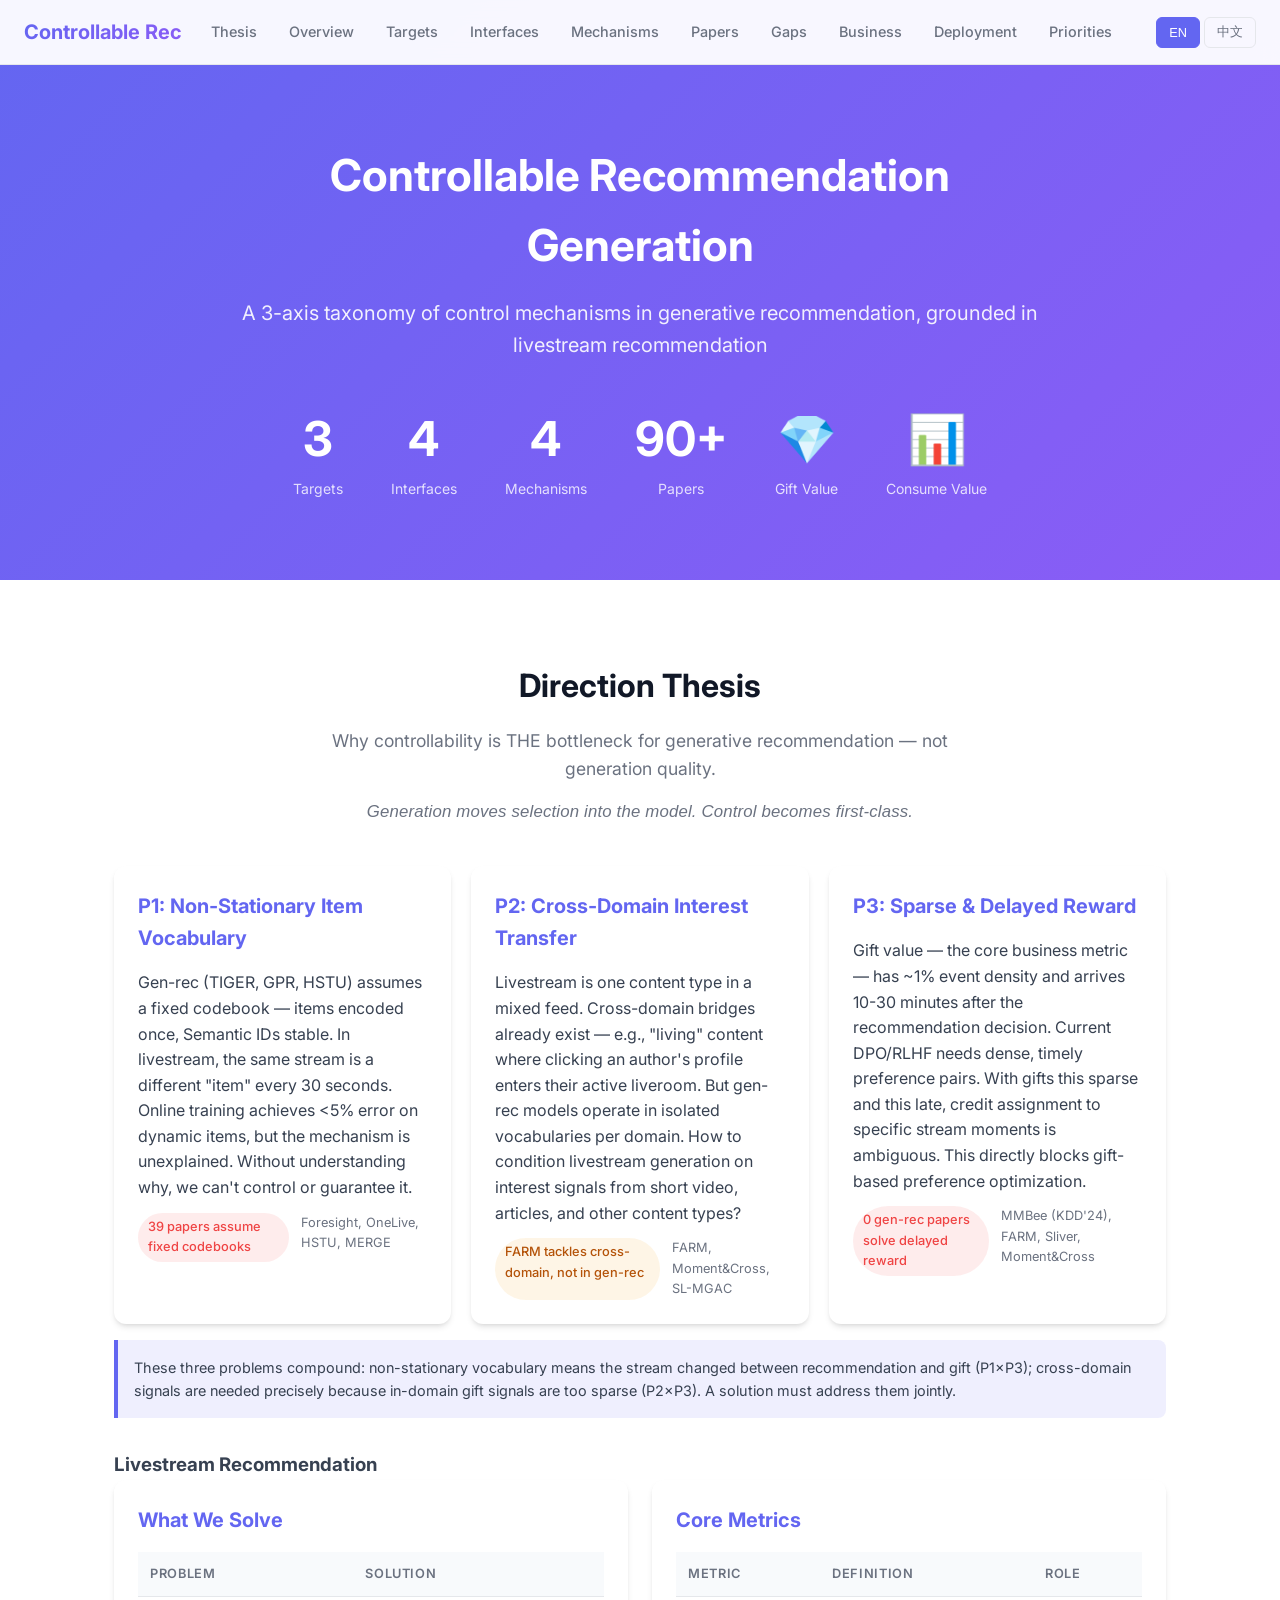
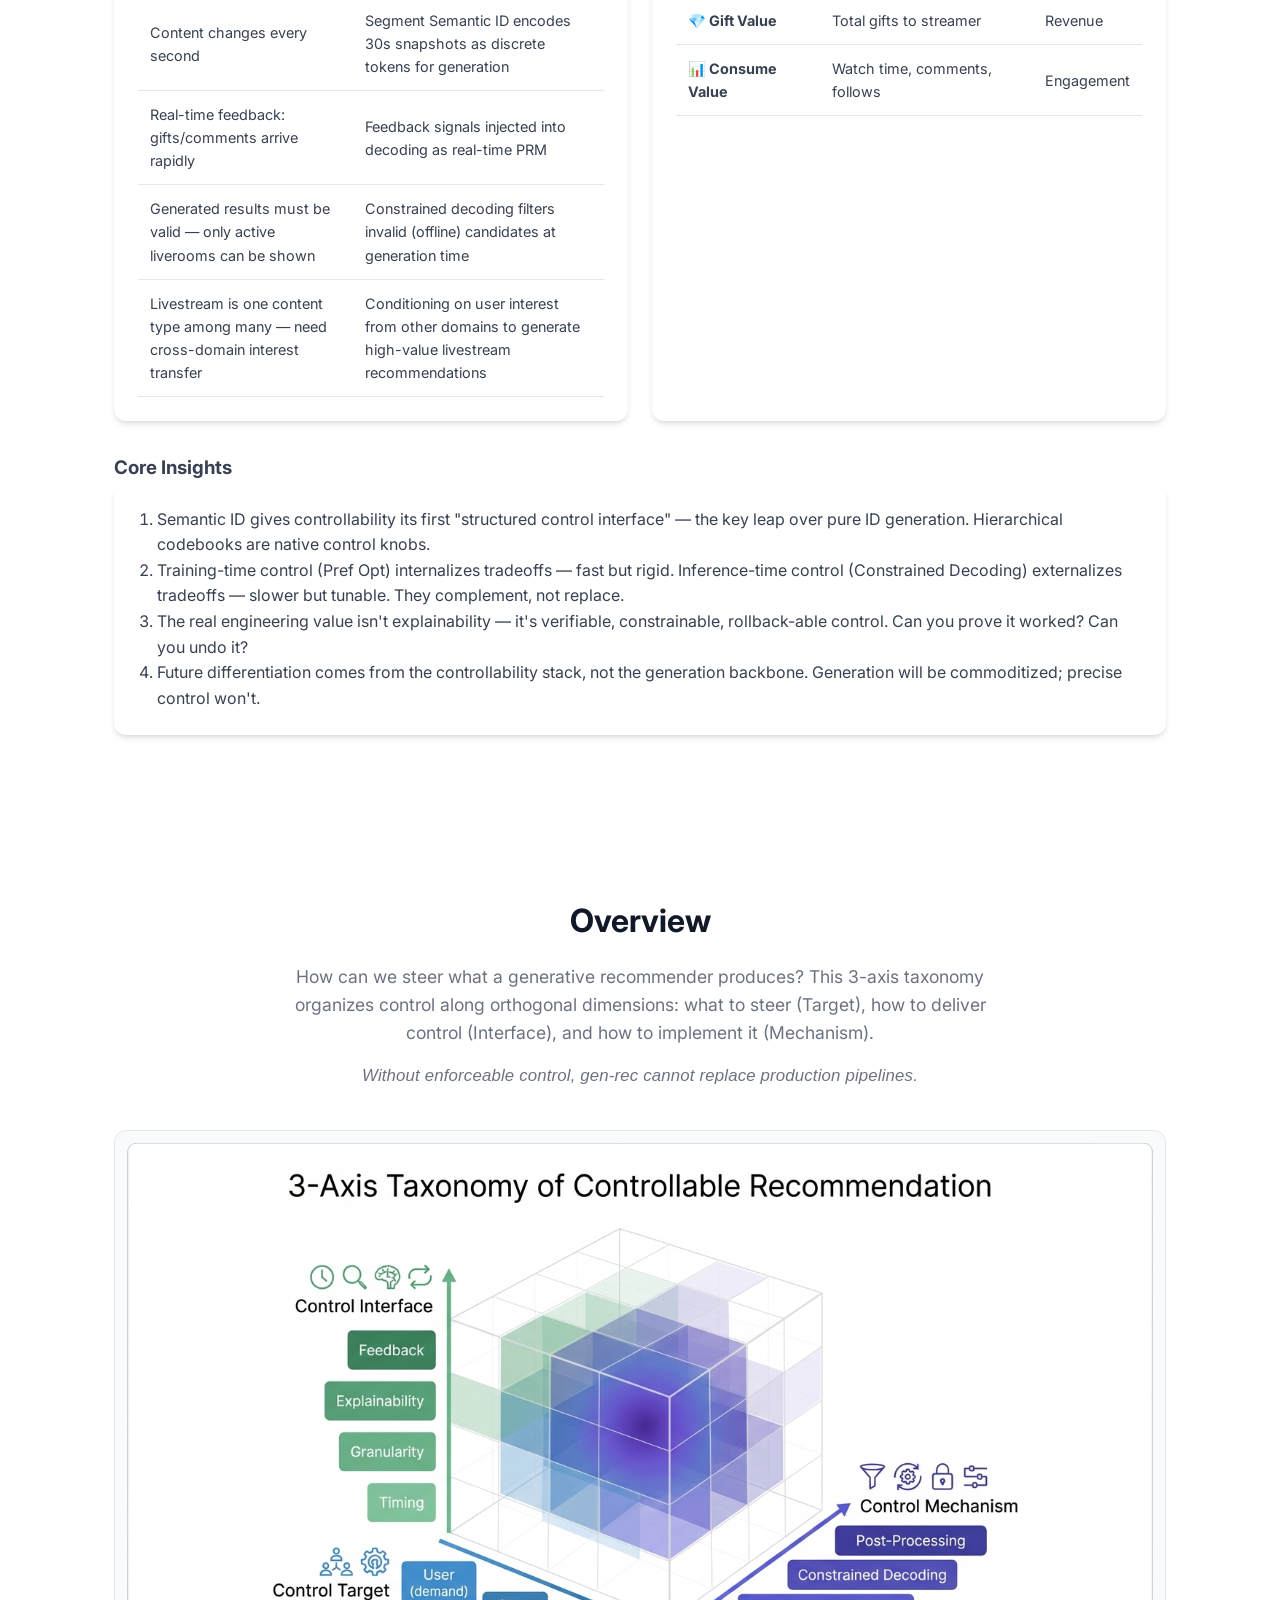
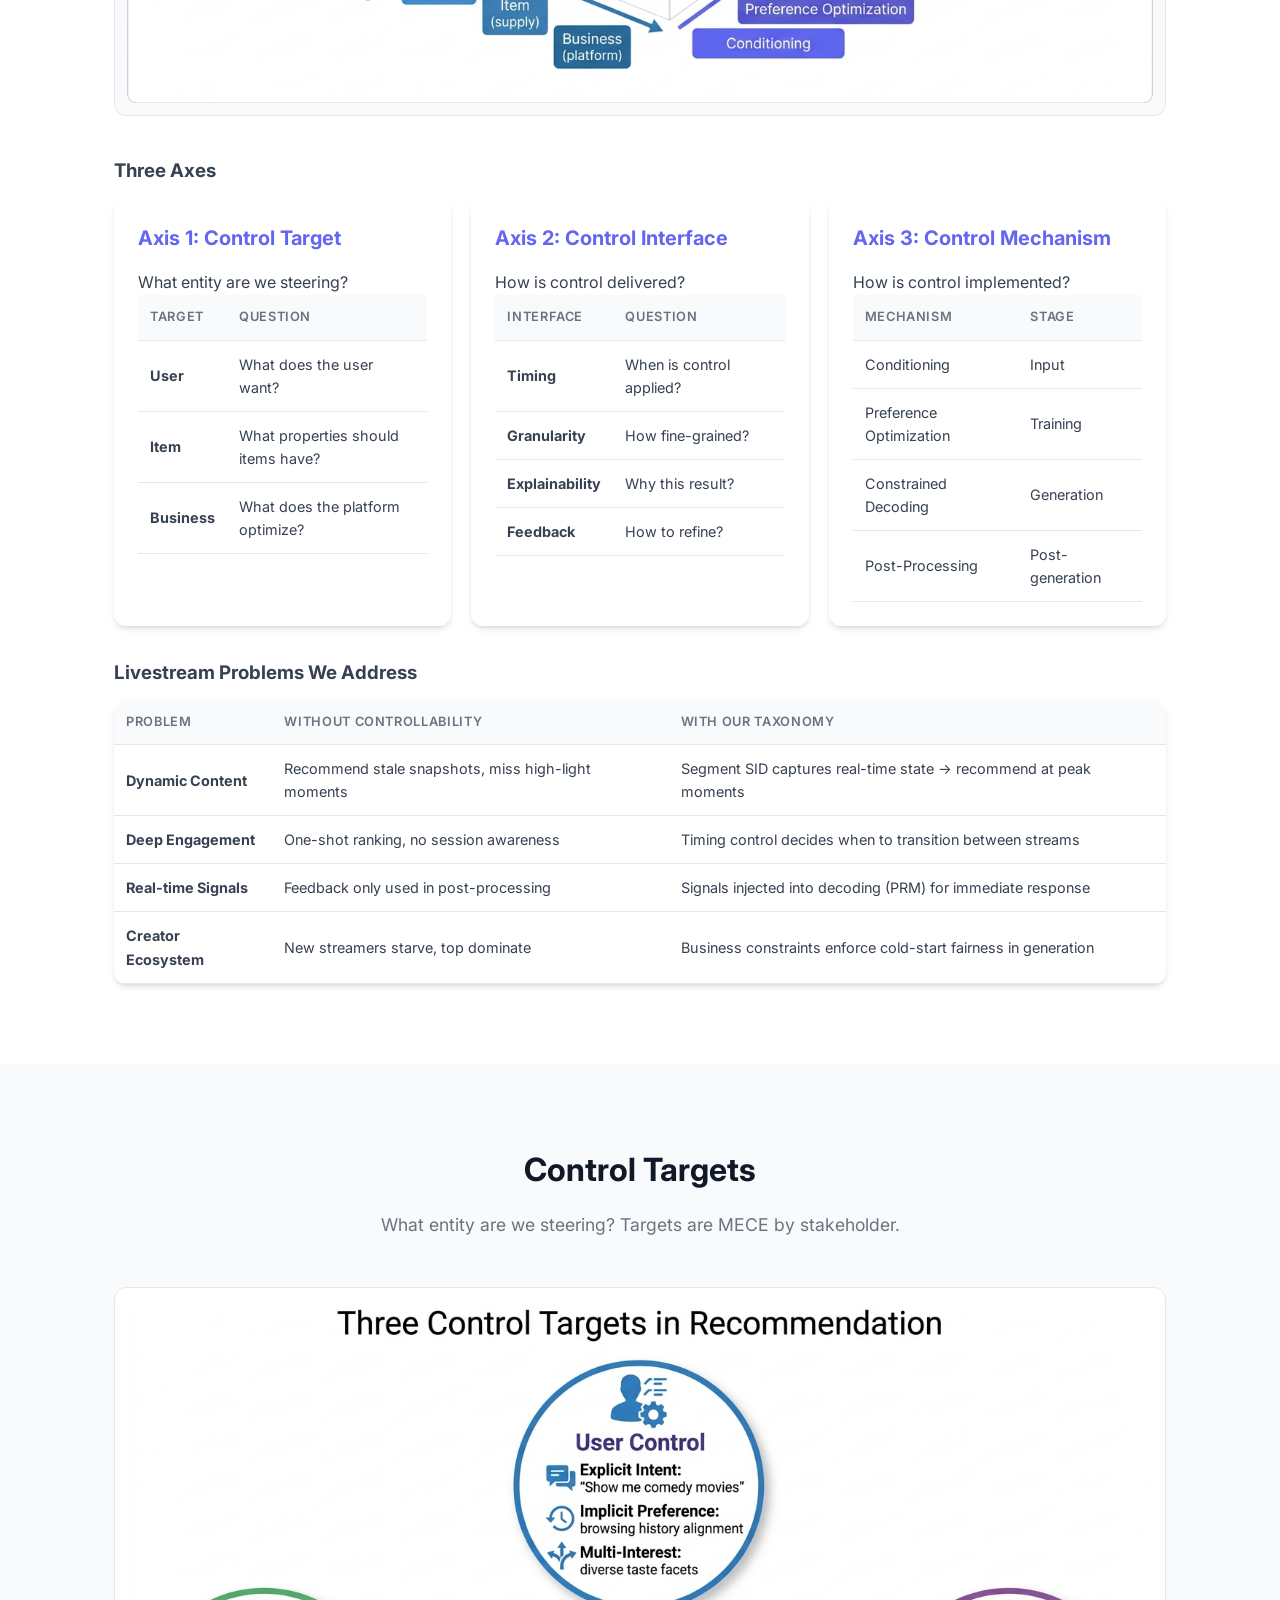
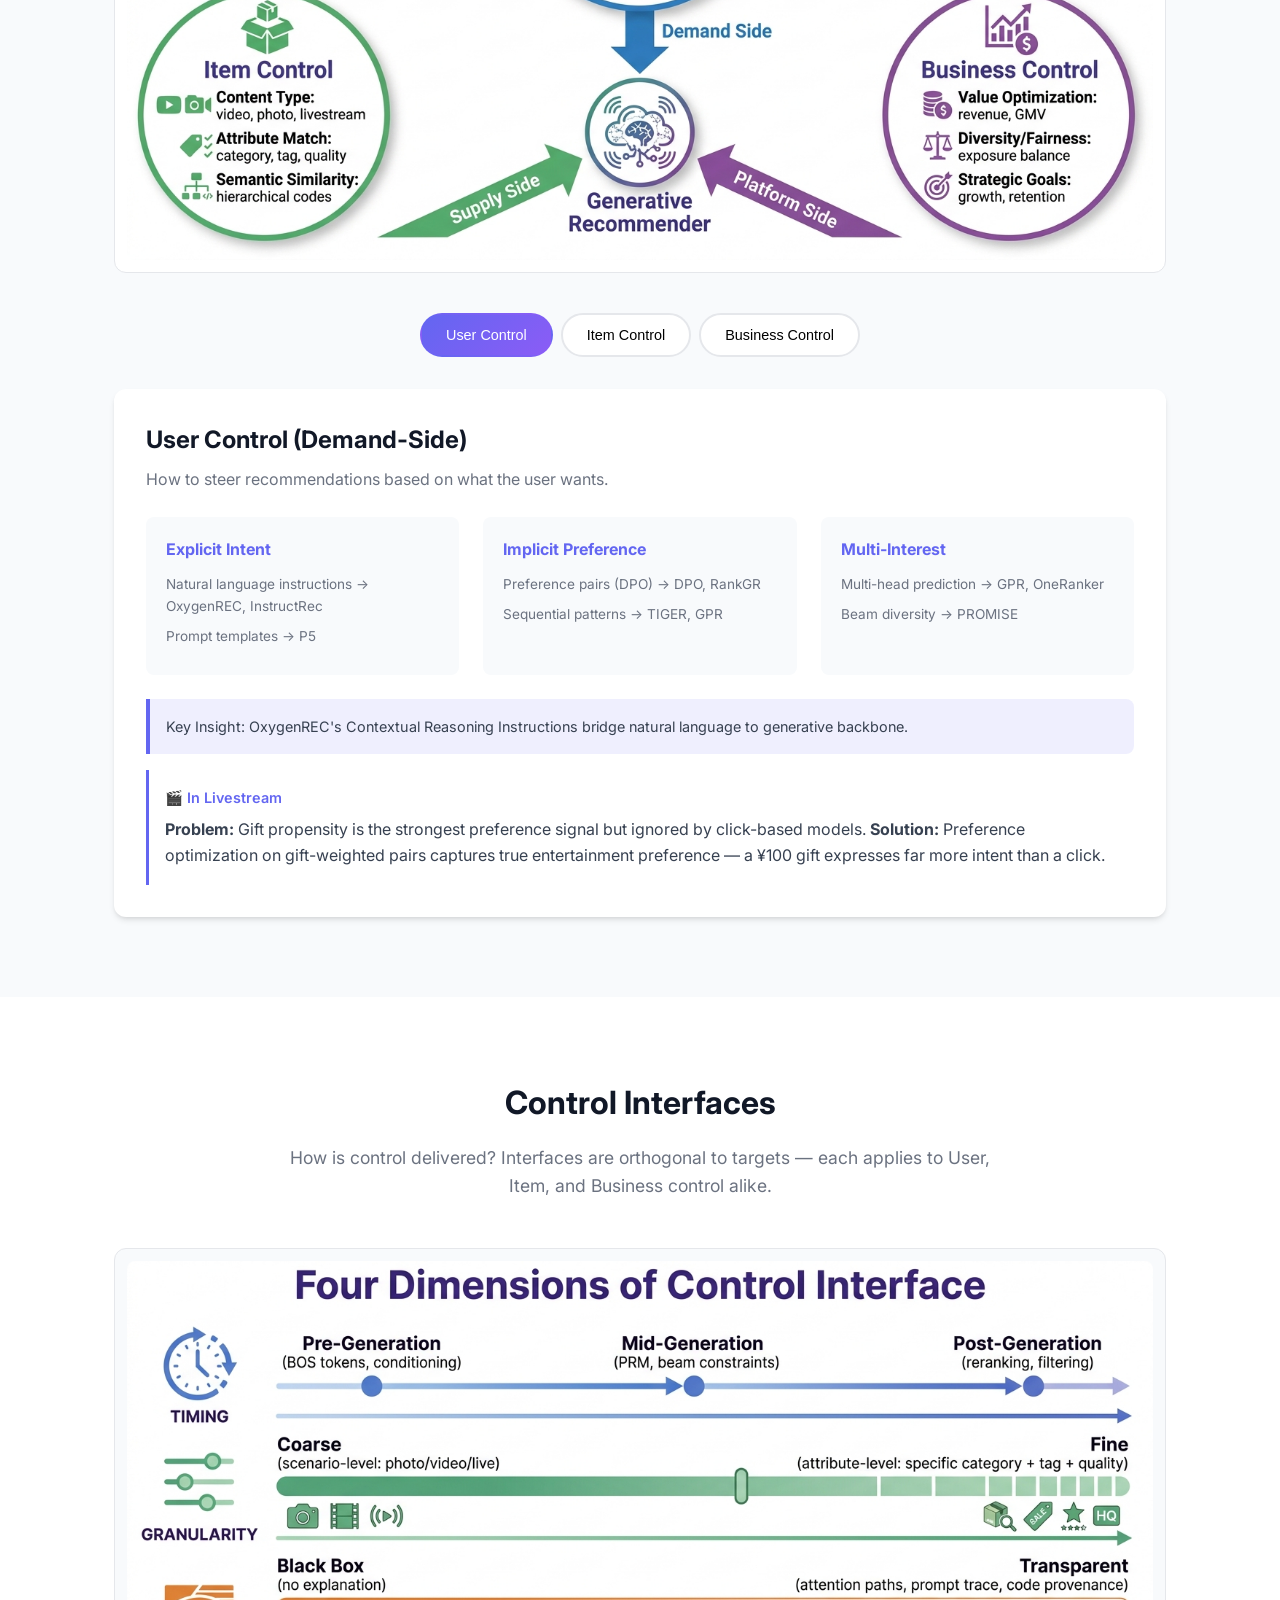
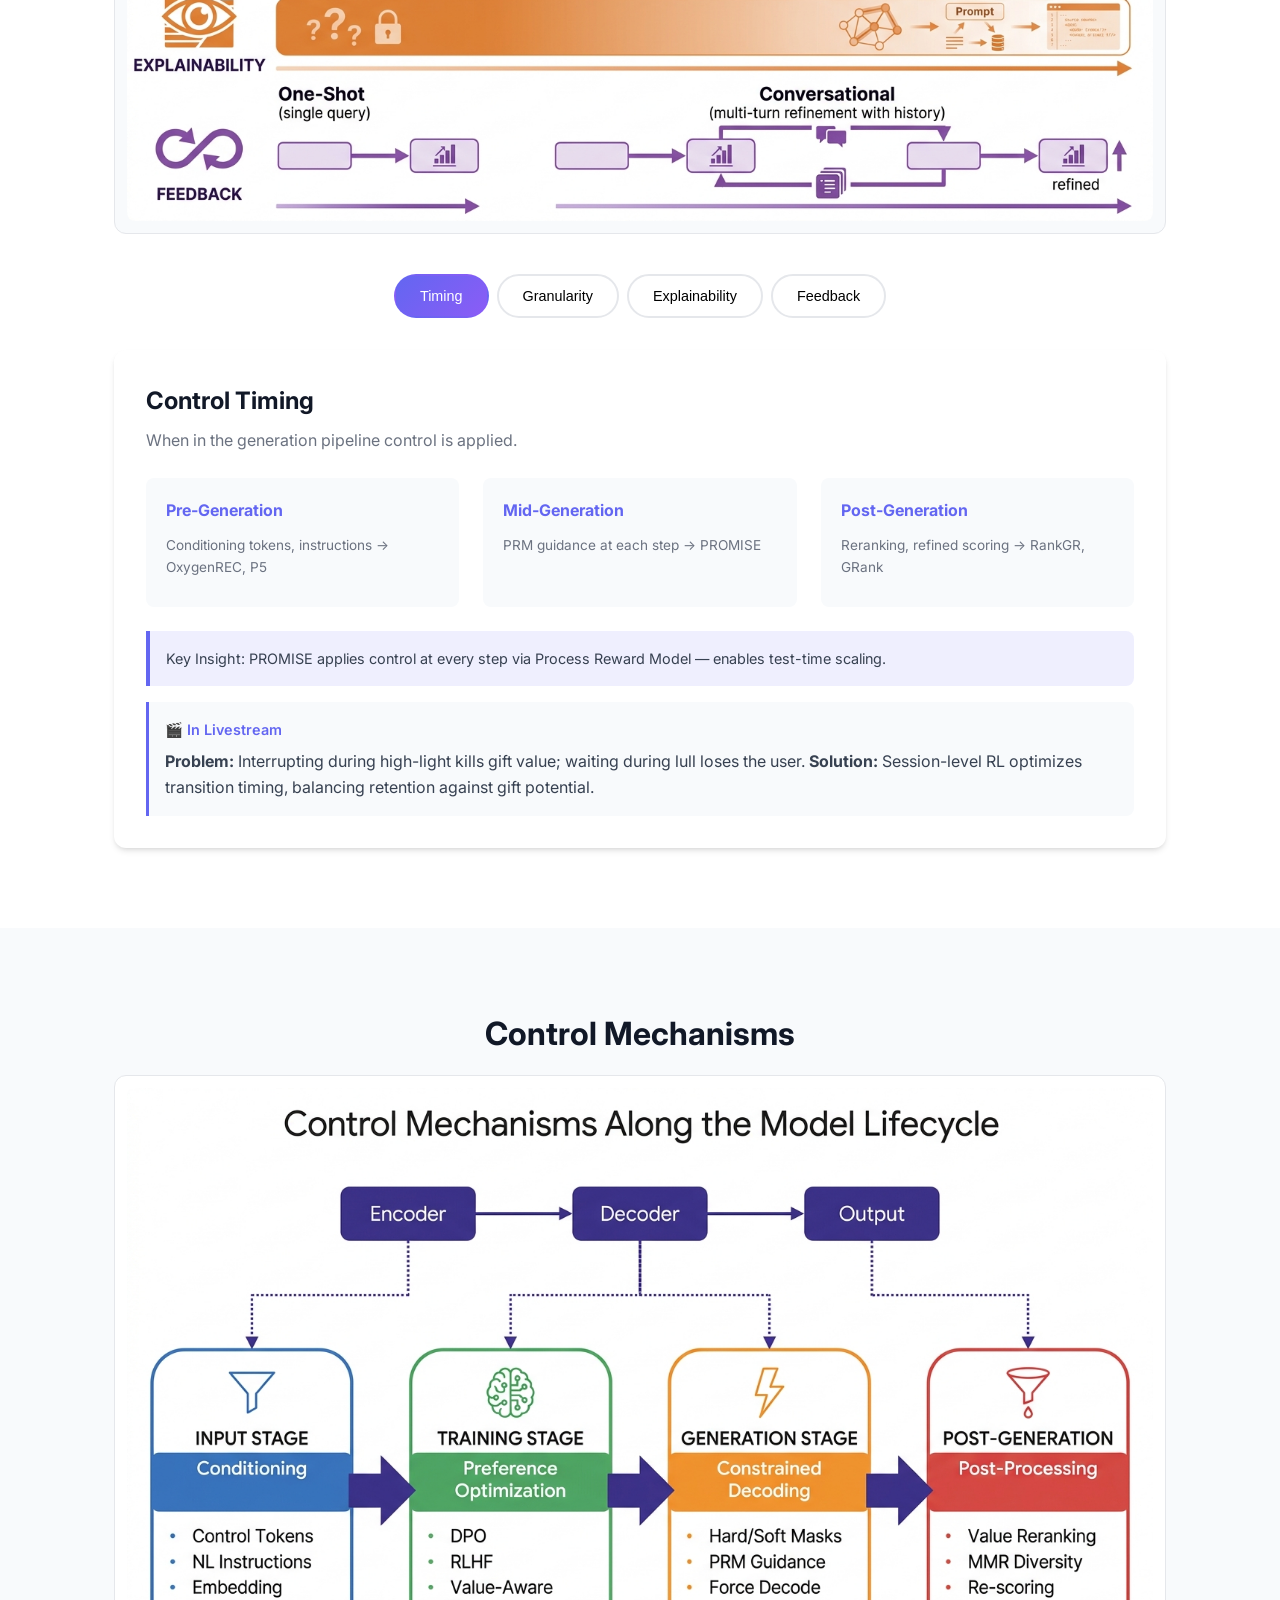
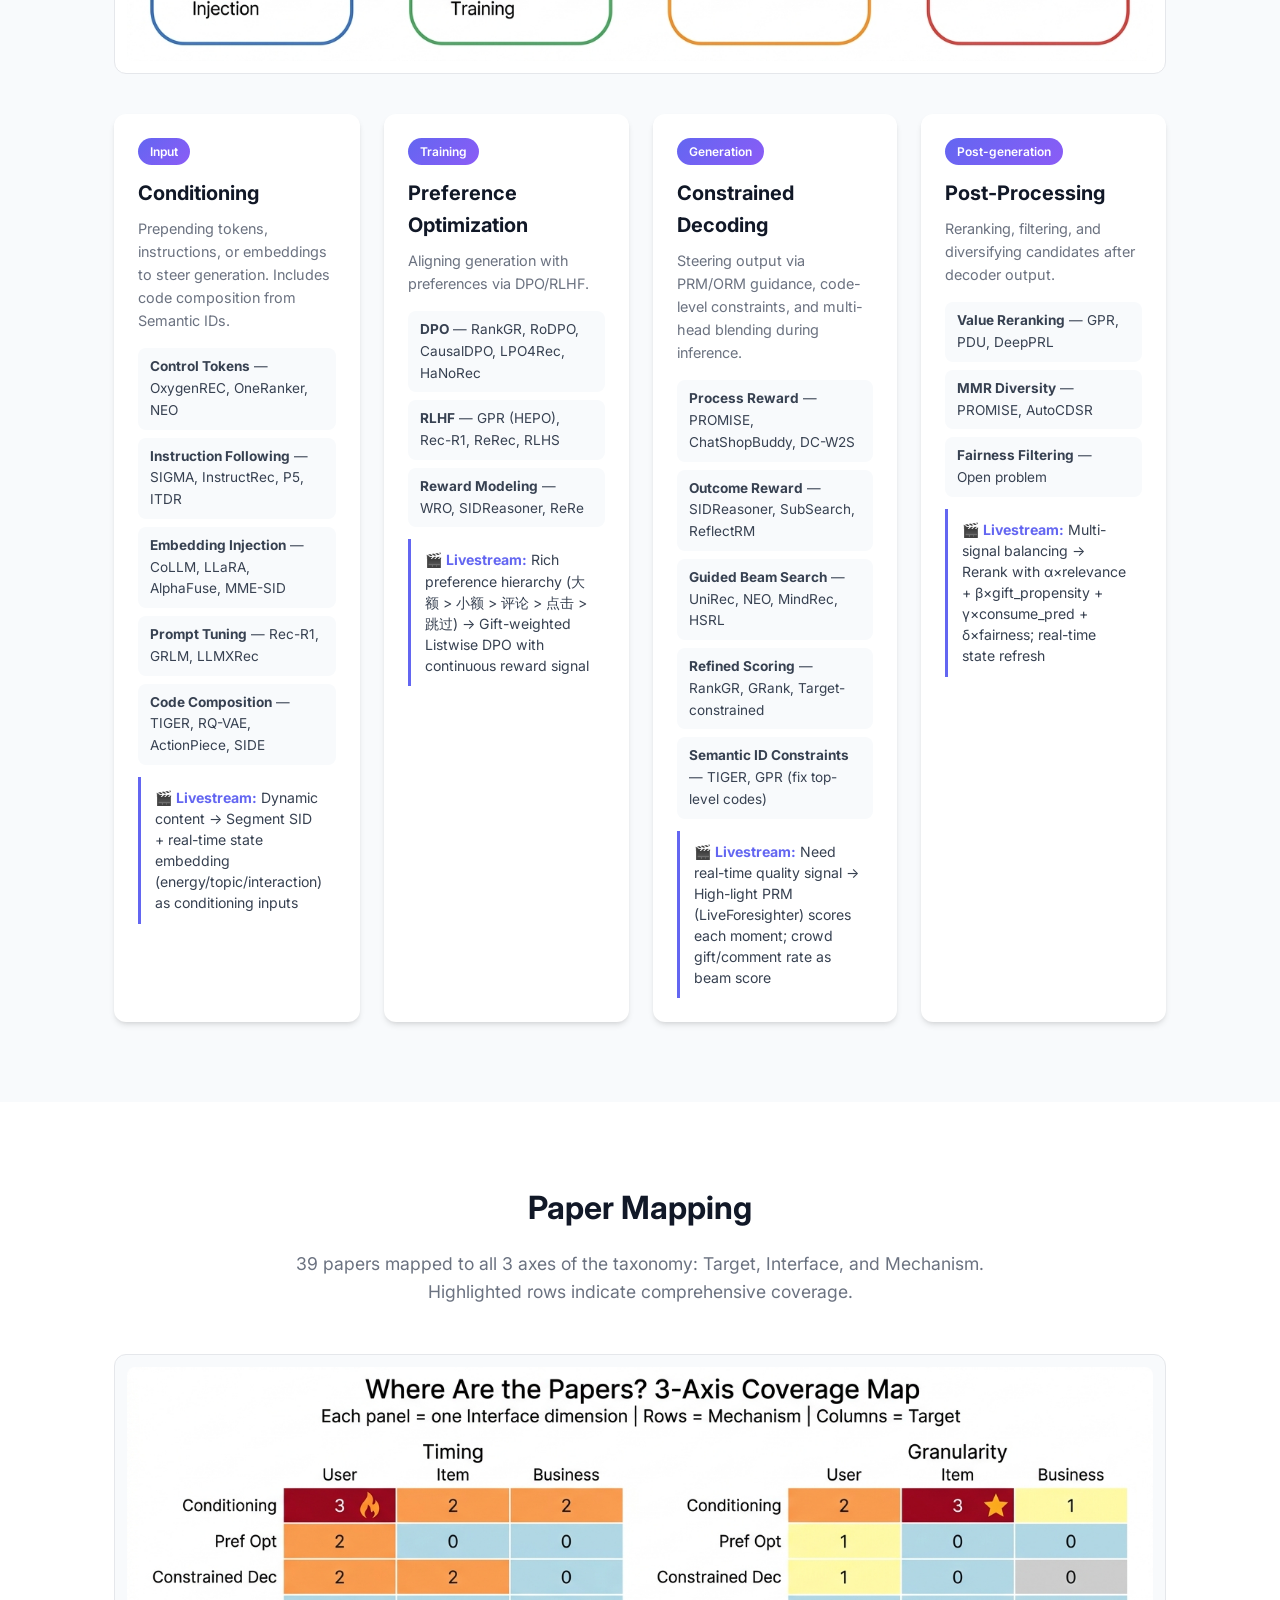
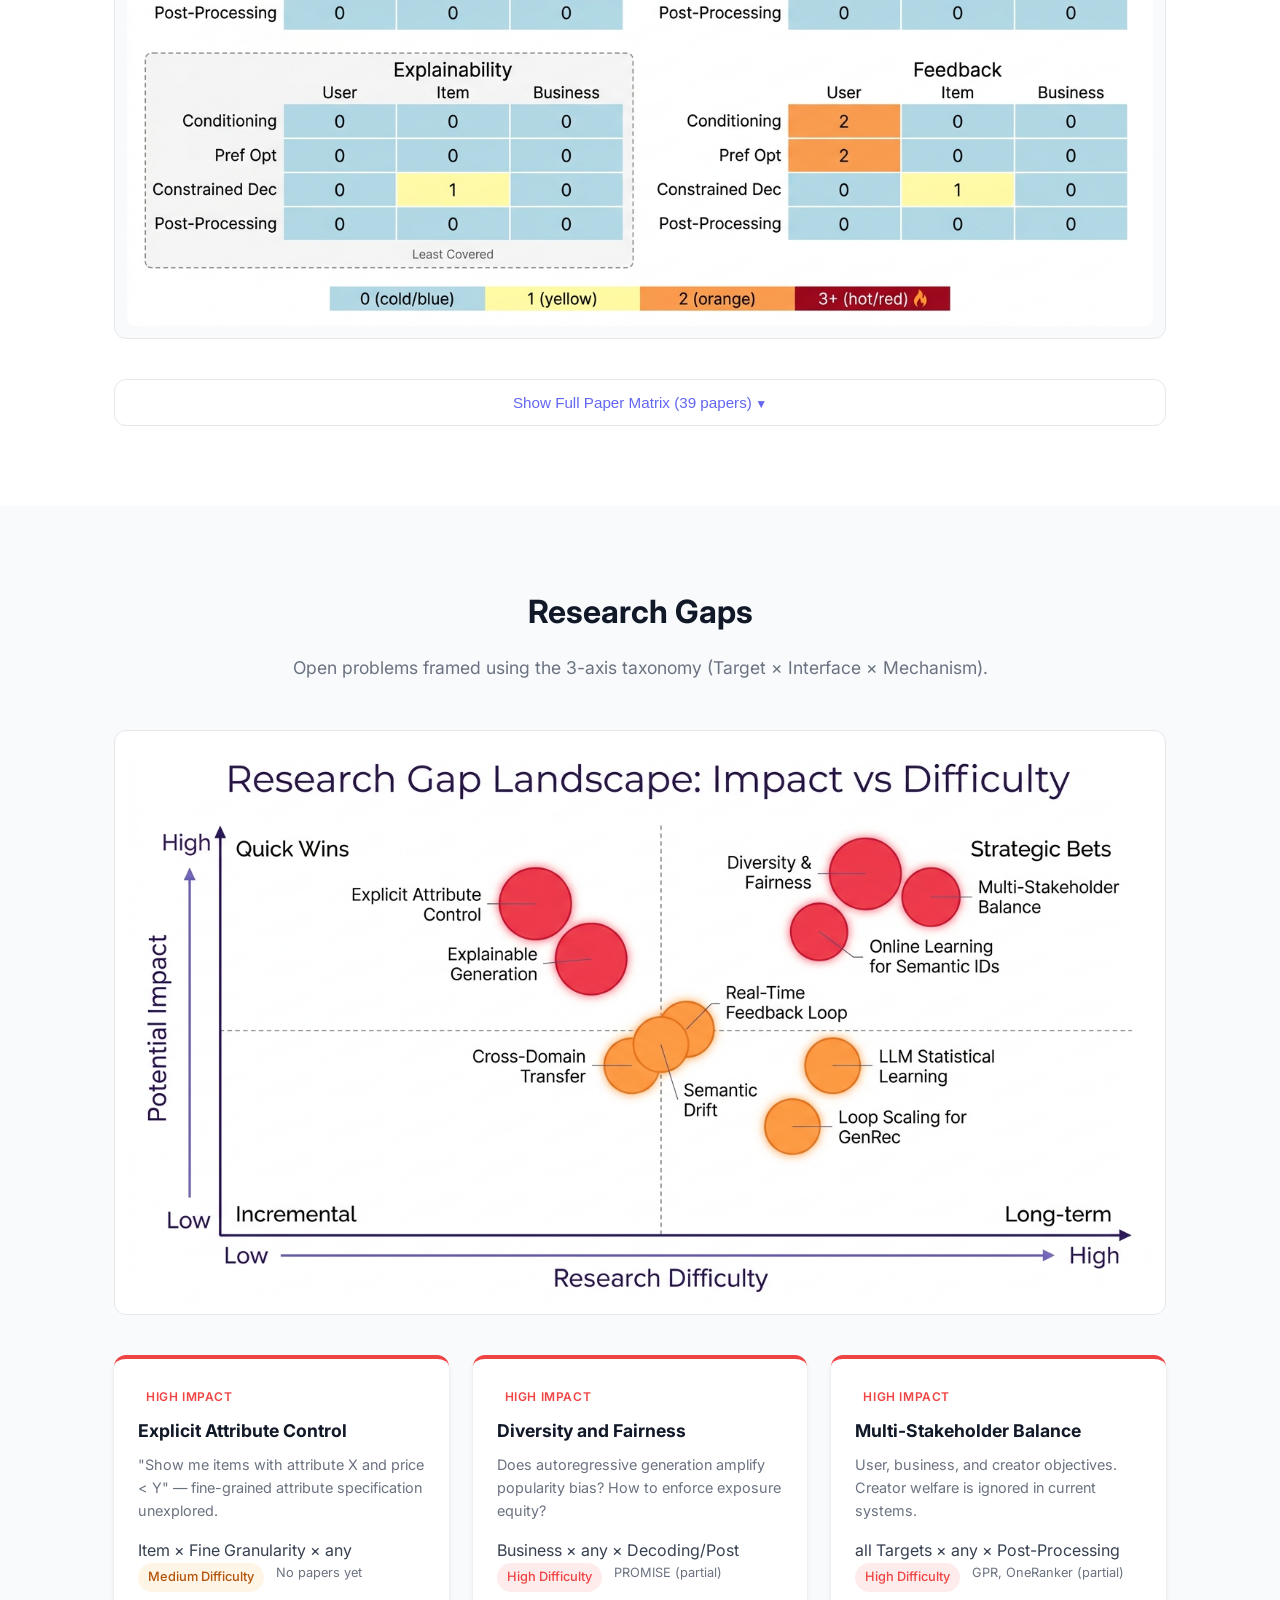
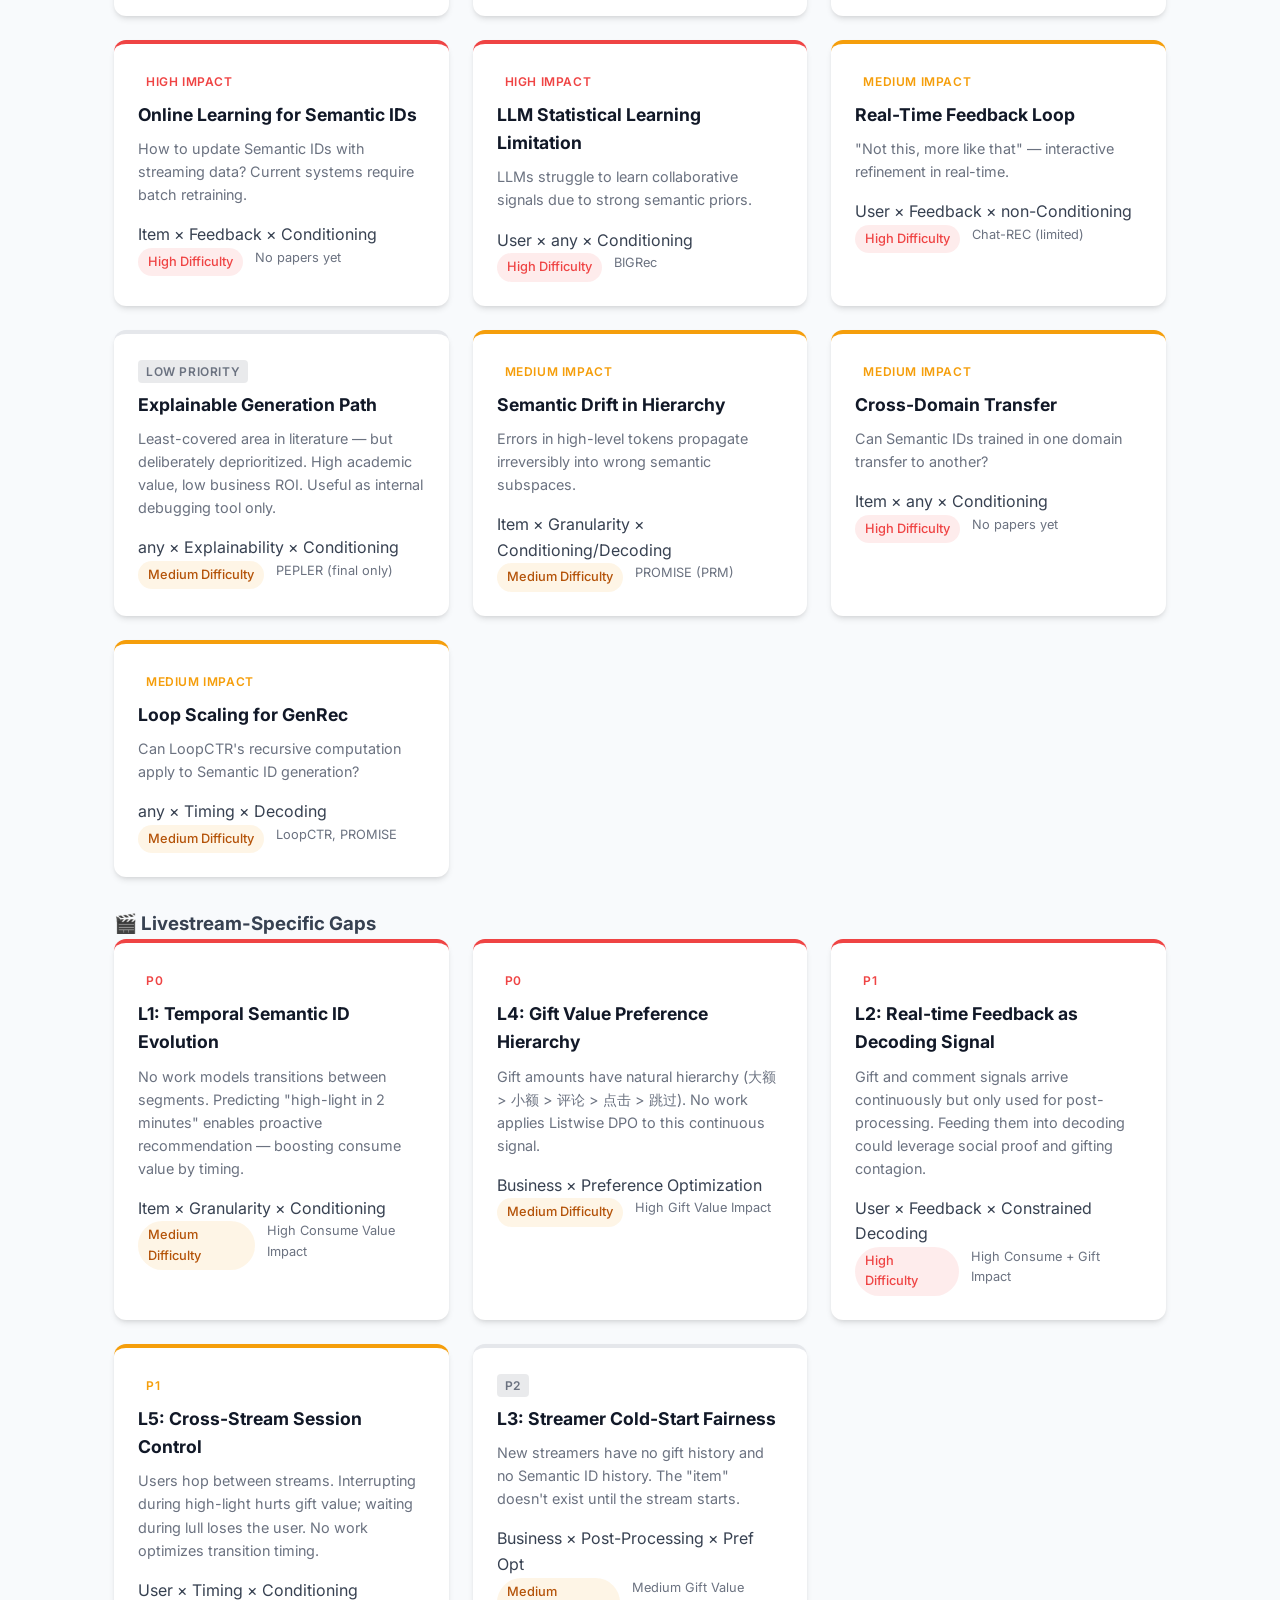
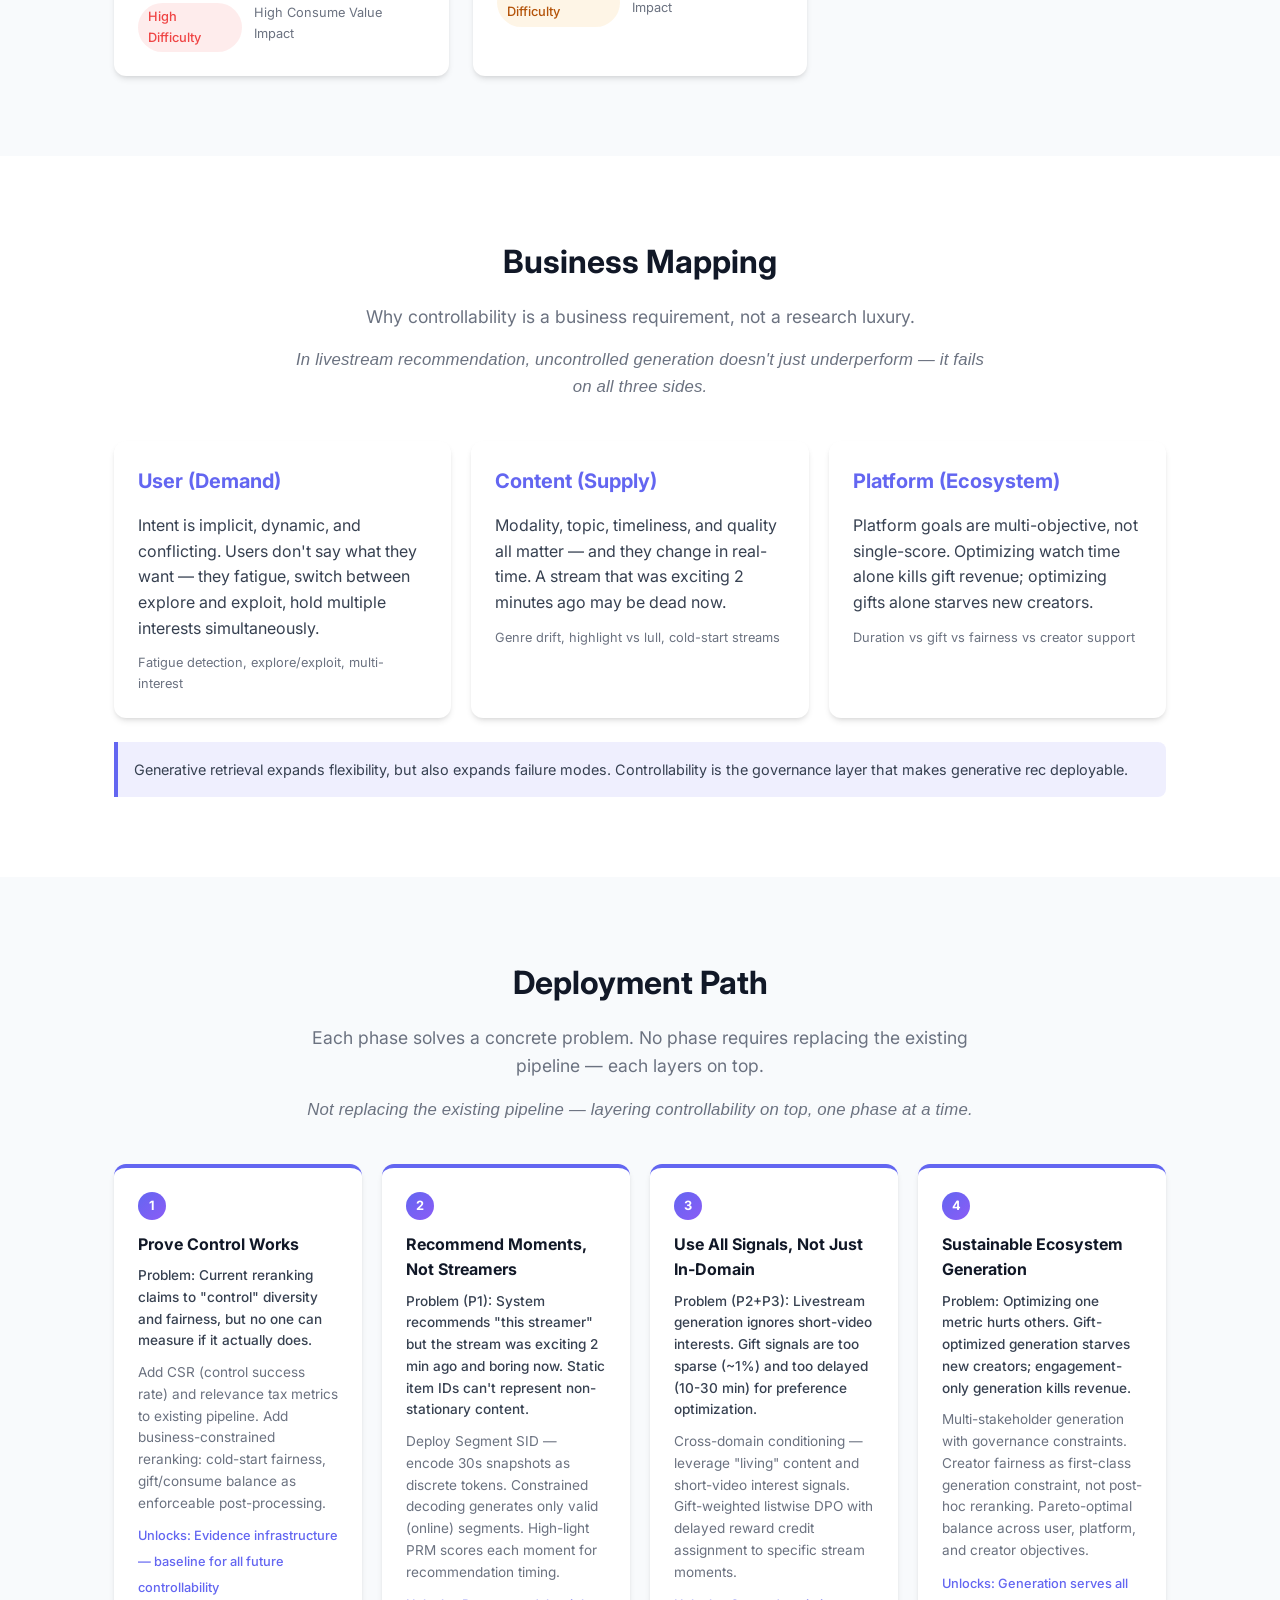
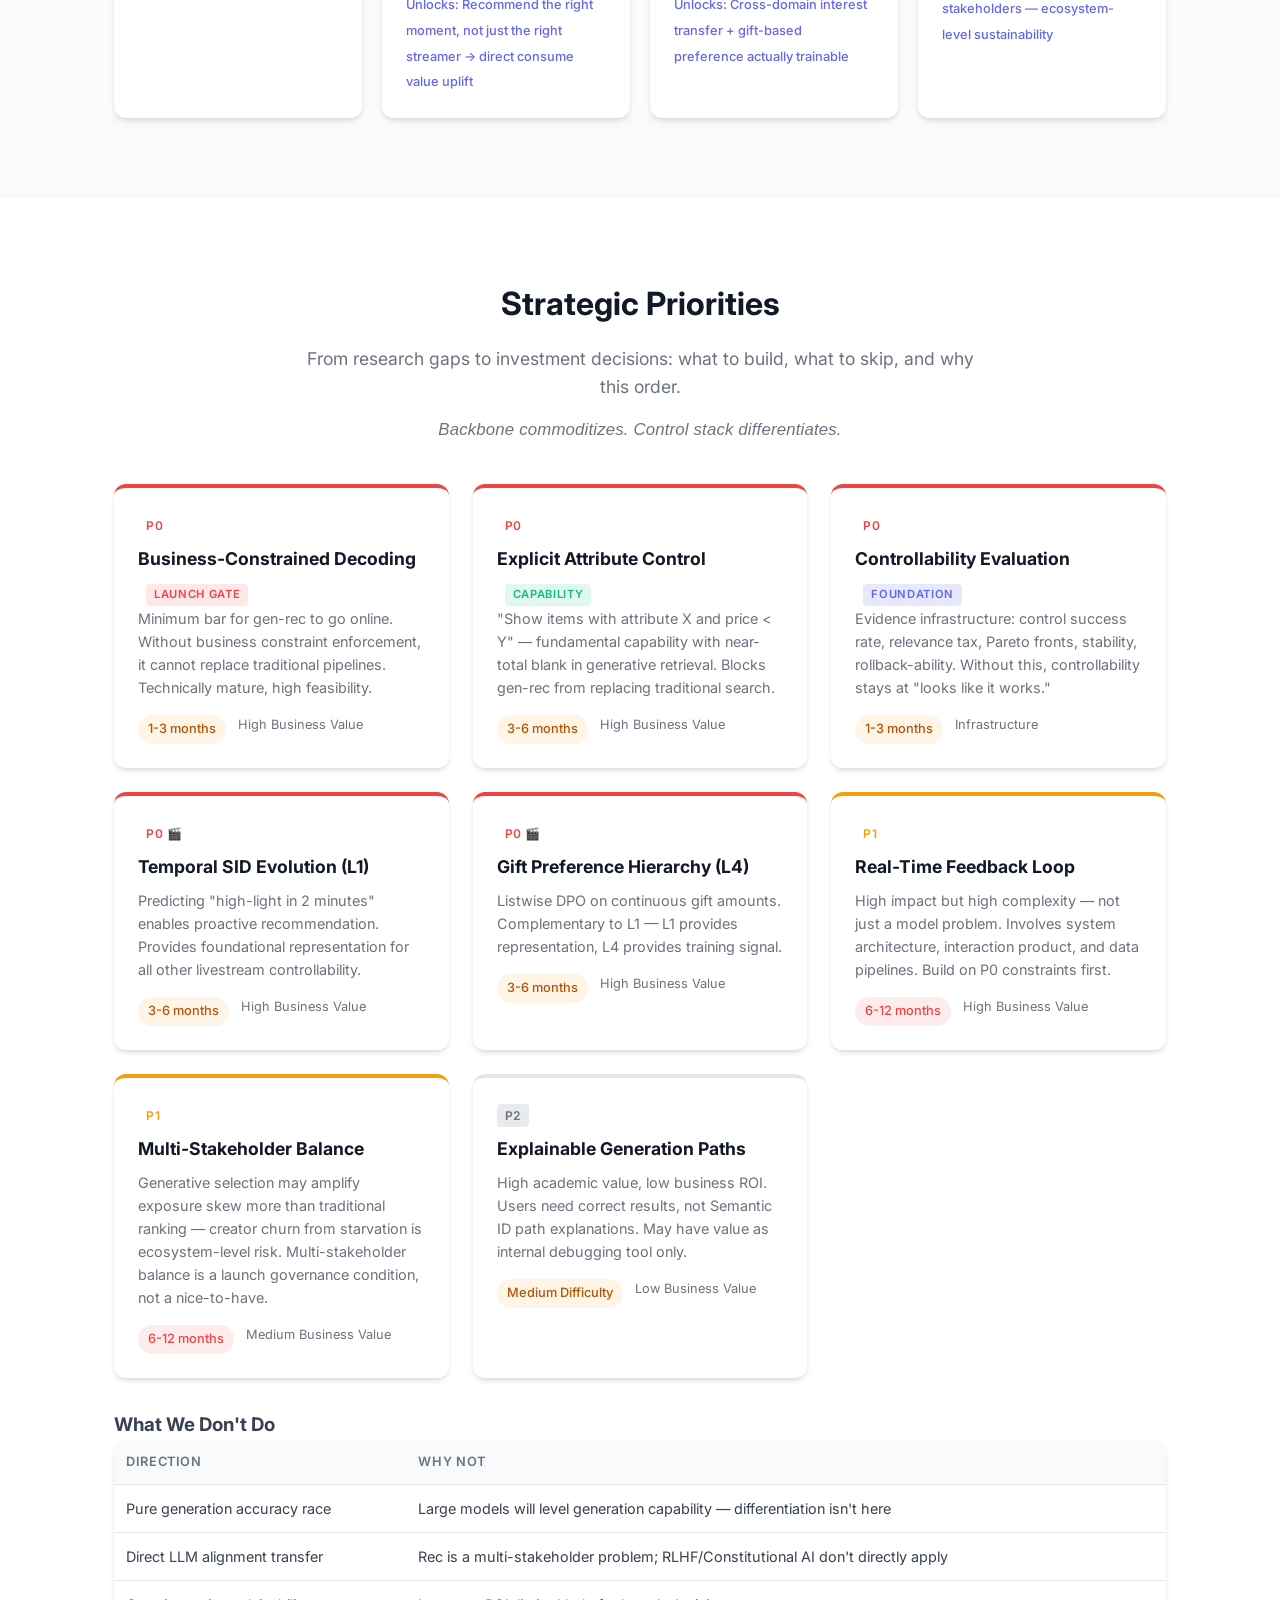
==== commit 266e5016: "refactor(deployment): concrete problem→solution per phase Each phase now states the specific problem" ====
--- a/index.html
+++ b/index.html
@@ -4,7 +4,7 @@
     <meta charset="UTF-8">
     <meta name="viewport" content="width=device-width, initial-scale=1.0">
     <title>Controllable Rec - Research Taxonomy</title>
-    <link rel="stylesheet" href="styles.css?v=20260428c">
+    <link rel="stylesheet" href="styles.css?v=20260428d">
     <link rel="preconnect" href="https://fonts.googleapis.com">
     <link rel="preconnect" href="https://fonts.gstatic.com" crossorigin>
     <link href="https://fonts.googleapis.com/css2?family=Inter:wght@400;500;600;700&display=swap" rel="stylesheet">
@@ -820,33 +820,37 @@
         <section id="deployment" class="section section--alt">
             <div class="container">
                 <h2 class="section__title" data-i18n="deploy.title">Deployment Path</h2>
-                <p class="section__intro" data-i18n="deploy.intro">How to get from current pipelines to controllable generation — without replacing anything overnight.</p>
+                <p class="section__intro" data-i18n="deploy.intro">Each phase solves a concrete problem. No phase requires replacing the existing pipeline — each layers on top.</p>
                 <div class="punchline" data-i18n="deploy.punchline">Not replacing the existing pipeline — layering controllability on top, one phase at a time.</div>
 
                 <div class="phase-grid">
                     <div class="phase-card">
                         <span class="phase-card__number">1</span>
-                        <h4 data-i18n="deploy.p1_title">Evaluate &amp; Rerank</h4>
-                        <p data-i18n="deploy.p1_desc">Keep existing pipeline. Add controllability evaluation metrics and constrained reranking as a post-processing layer.</p>
-                        <span class="phase-adds" data-i18n="deploy.p1_adds">+ Evaluation framework + constrained rerank</span>
+                        <h4 data-i18n="deploy.p1_title">Prove Control Works</h4>
+                        <p class="phase-problem" data-i18n="deploy.p1_problem">Problem: Current reranking claims to "control" diversity and fairness, but no one can measure if it actually does.</p>
+                        <p data-i18n="deploy.p1_desc">Add CSR (control success rate) and relevance tax metrics to existing pipeline. Add business-constrained reranking: cold-start fairness, gift/consume balance as enforceable post-processing.</p>
+                        <span class="phase-adds" data-i18n="deploy.p1_adds">Unlocks: Evidence infrastructure — baseline for all future controllability</span>
                     </div>
                     <div class="phase-card">
                         <span class="phase-card__number">2</span>
-                        <h4 data-i18n="deploy.p2_title">Bounded Generation</h4>
-                        <p data-i18n="deploy.p2_desc">Introduce constrained decoding for bounded, low-risk scenarios. Validate controllability in production with limited blast radius.</p>
-                        <span class="phase-adds" data-i18n="deploy.p2_adds">+ Constrained decoding for specific verticals</span>
+                        <h4 data-i18n="deploy.p2_title">Recommend Moments, Not Streamers</h4>
+                        <p class="phase-problem" data-i18n="deploy.p2_problem">Problem (P1): System recommends "this streamer" but the stream was exciting 2 min ago and boring now. Static item IDs can't represent non-stationary content.</p>
+                        <p data-i18n="deploy.p2_desc">Deploy Segment SID — encode 30s snapshots as discrete tokens. Constrained decoding generates only valid (online) segments. High-light PRM scores each moment for recommendation timing.</p>
+                        <span class="phase-adds" data-i18n="deploy.p2_adds">Unlocks: Recommend the right moment, not just the right streamer → direct consume value uplift</span>
                     </div>
                     <div class="phase-card">
                         <span class="phase-card__number">3</span>
-                        <h4 data-i18n="deploy.p3_title">Expand Scope</h4>
-                        <p data-i18n="deploy.p3_desc">Extend generation to attribute-aware control and integrate real-time feedback loop for broader coverage.</p>
-                        <span class="phase-adds" data-i18n="deploy.p3_adds">+ Attribute-aware generation + feedback loop</span>
+                        <h4 data-i18n="deploy.p3_title">Use All Signals, Not Just In-Domain</h4>
+                        <p class="phase-problem" data-i18n="deploy.p3_problem">Problem (P2+P3): Livestream generation ignores short-video interests. Gift signals are too sparse (~1%) and too delayed (10-30 min) for preference optimization.</p>
+                        <p data-i18n="deploy.p3_desc">Cross-domain conditioning — leverage "living" content and short-video interest signals. Gift-weighted listwise DPO with delayed reward credit assignment to specific stream moments.</p>
+                        <span class="phase-adds" data-i18n="deploy.p3_adds">Unlocks: Cross-domain interest transfer + gift-based preference actually trainable</span>
                     </div>
                     <div class="phase-card">
                         <span class="phase-card__number">4</span>
-                        <h4 data-i18n="deploy.p4_title">Full Controllable Gen</h4>
-                        <p data-i18n="deploy.p4_desc">Multi-stakeholder optimization under governance constraints. Generation replaces retrieval with full controllability stack.</p>
-                        <span class="phase-adds" data-i18n="deploy.p4_adds">+ Multi-stakeholder optimization + governance</span>
+                        <h4 data-i18n="deploy.p4_title">Sustainable Ecosystem Generation</h4>
+                        <p class="phase-problem" data-i18n="deploy.p4_problem">Problem: Optimizing one metric hurts others. Gift-optimized generation starves new creators; engagement-only generation kills revenue.</p>
+                        <p data-i18n="deploy.p4_desc">Multi-stakeholder generation with governance constraints. Creator fairness as first-class generation constraint, not post-hoc reranking. Pareto-optimal balance across user, platform, and creator objectives.</p>
+                        <span class="phase-adds" data-i18n="deploy.p4_adds">Unlocks: Generation serves all stakeholders — ecosystem-level sustainability</span>
                     </div>
                 </div>
             </div>
@@ -993,6 +997,6 @@
         </div>
     </footer>
 
-    <script src="script.js?v=20260428b"></script>
+    <script src="script.js?v=20260428c"></script>
 </body>
 </html>
--- a/styles.css
+++ b/styles.css
@@ -576,6 +576,11 @@
   font-size: 0.85rem;
   color: var(--theme-text-muted);
   margin-bottom: 8px;
+}
+.phase-card .phase-problem {
+  color: var(--theme-text);
+  font-weight: 500;
+  margin-bottom: 10px;
 }
 .phase-card .phase-adds {
   font-size: 0.8rem;
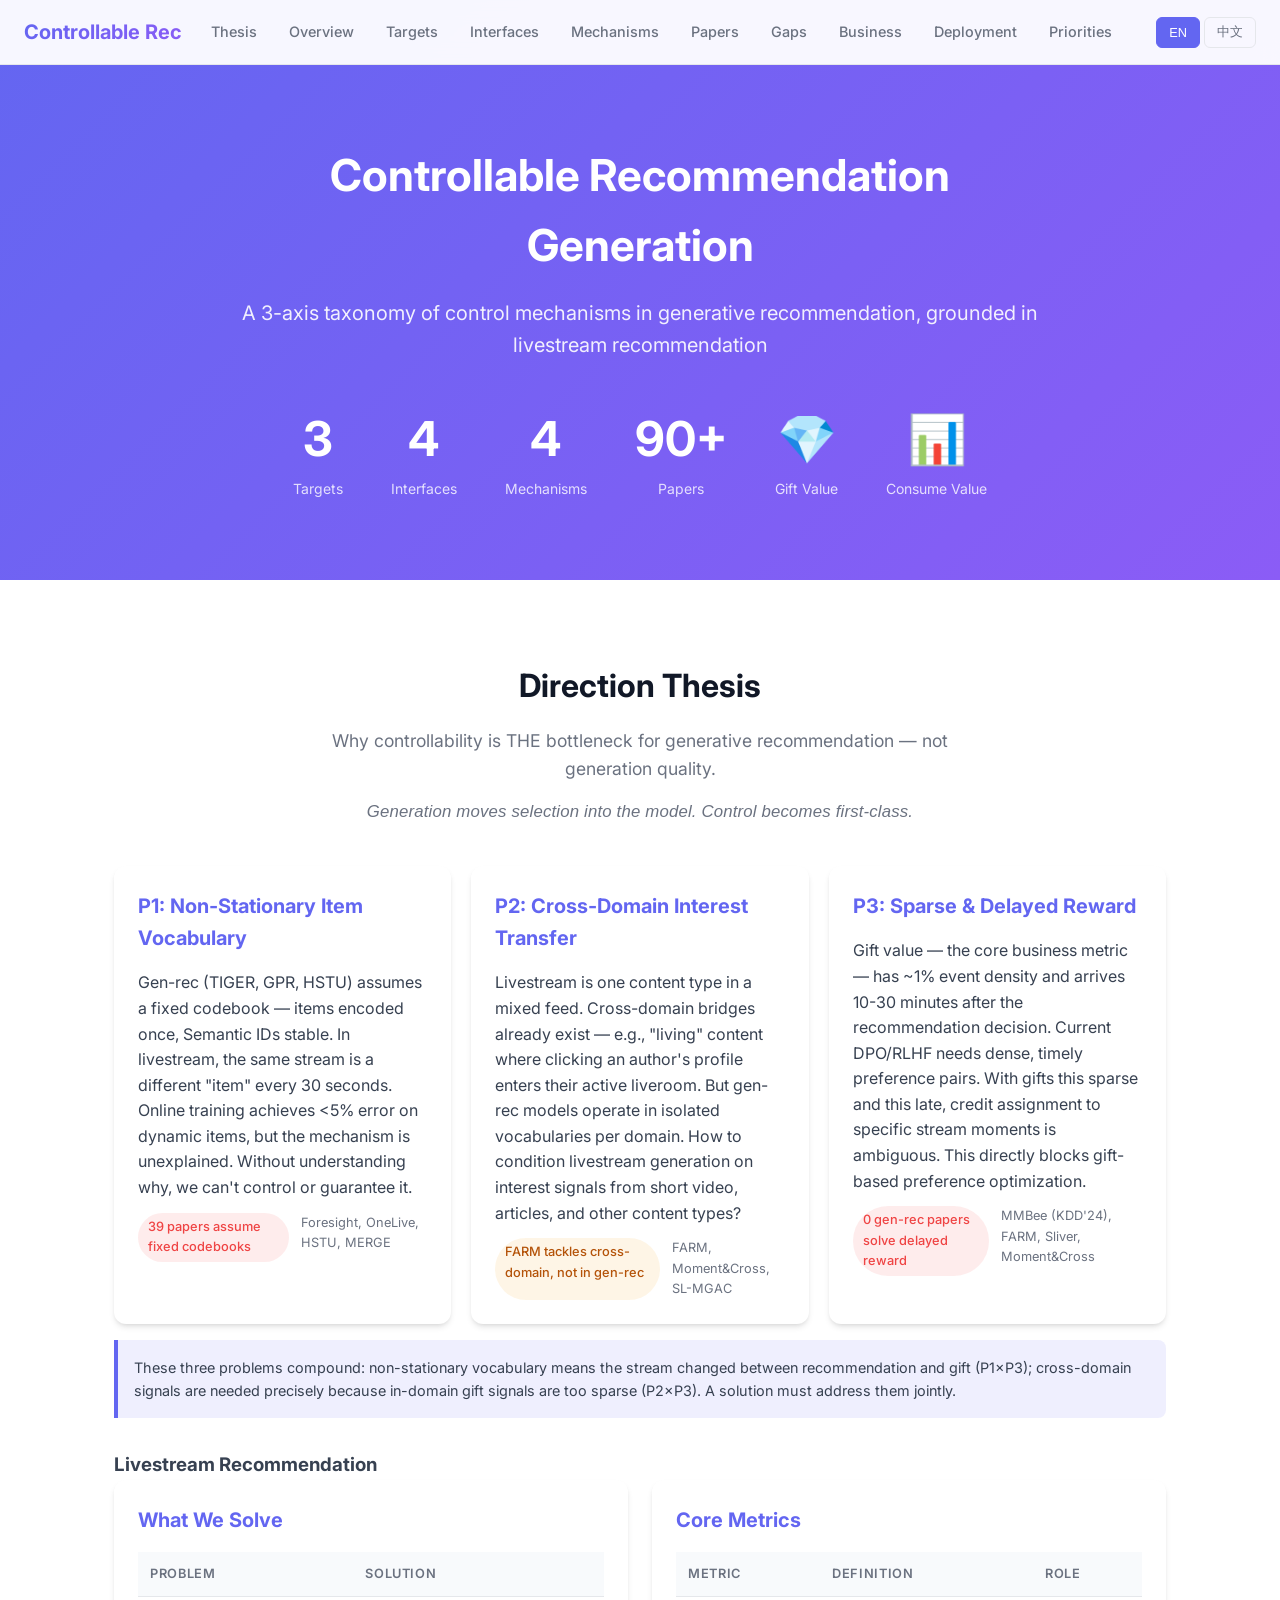
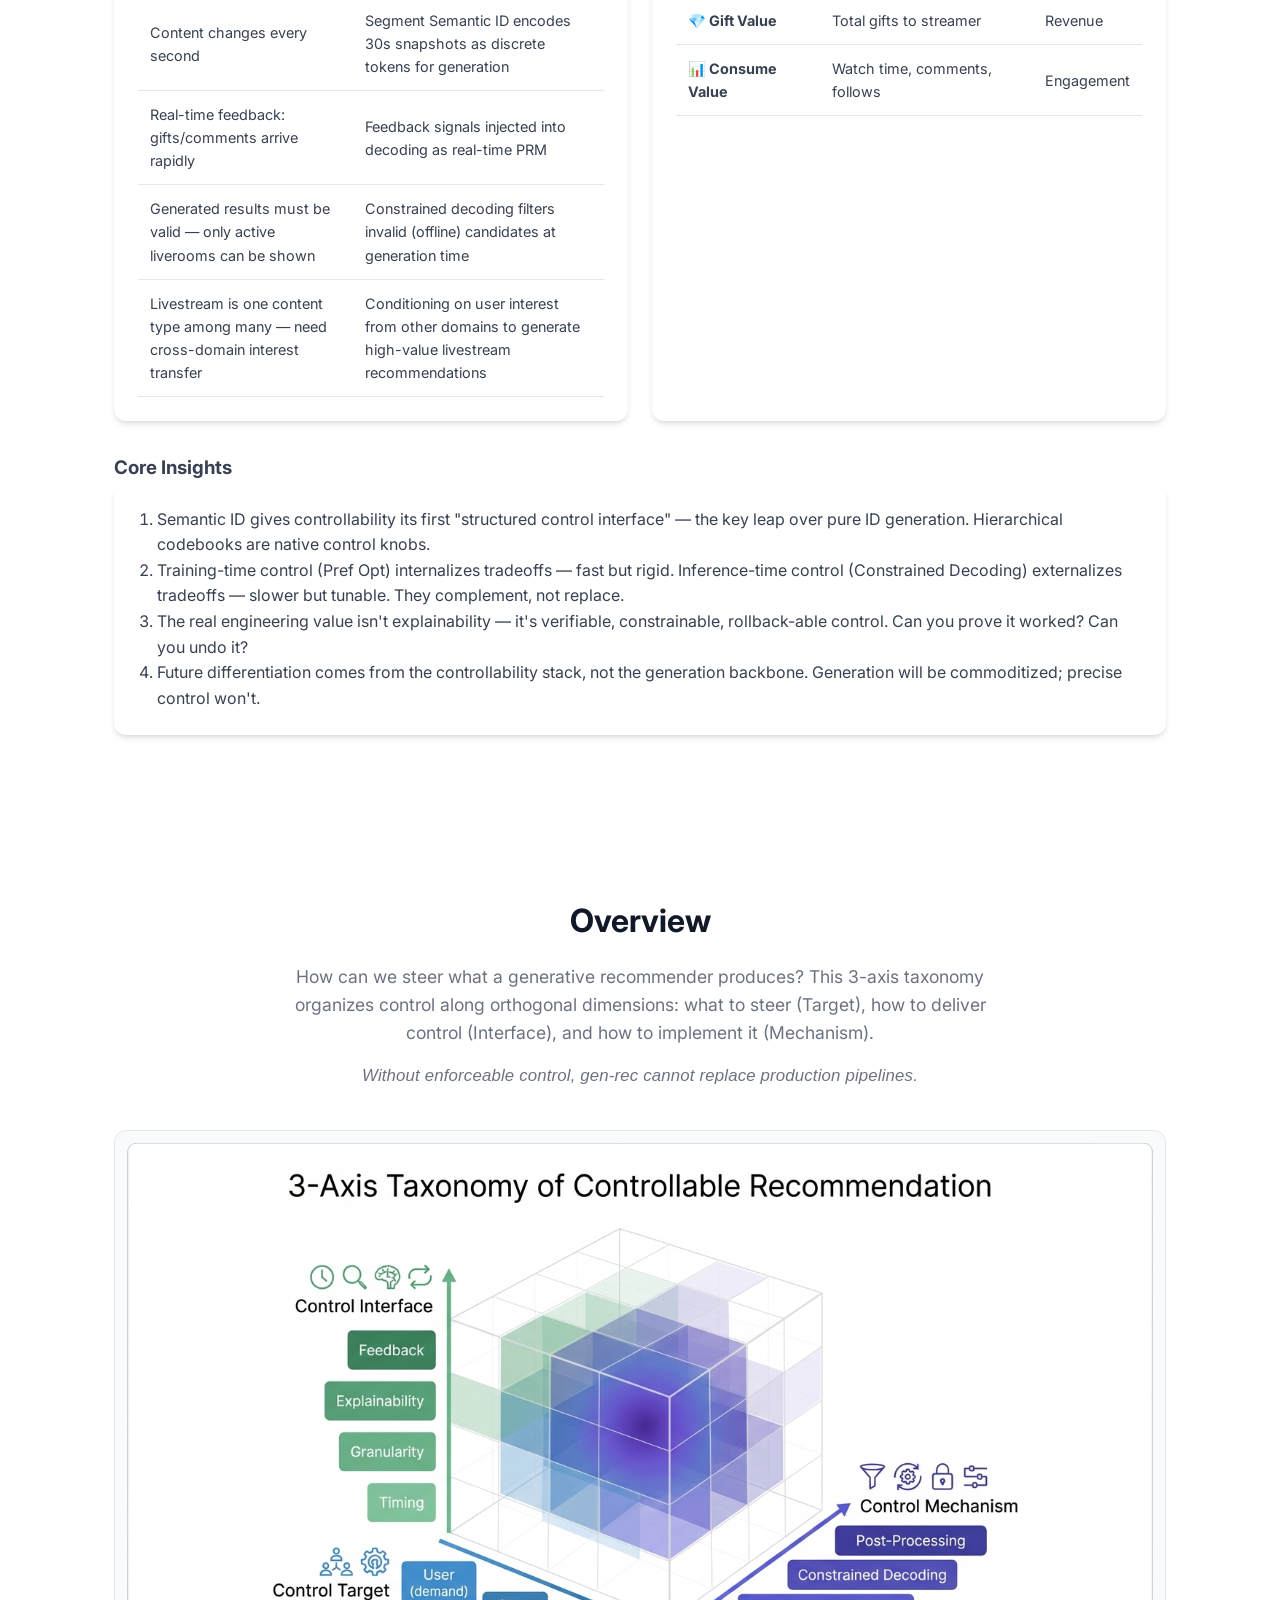
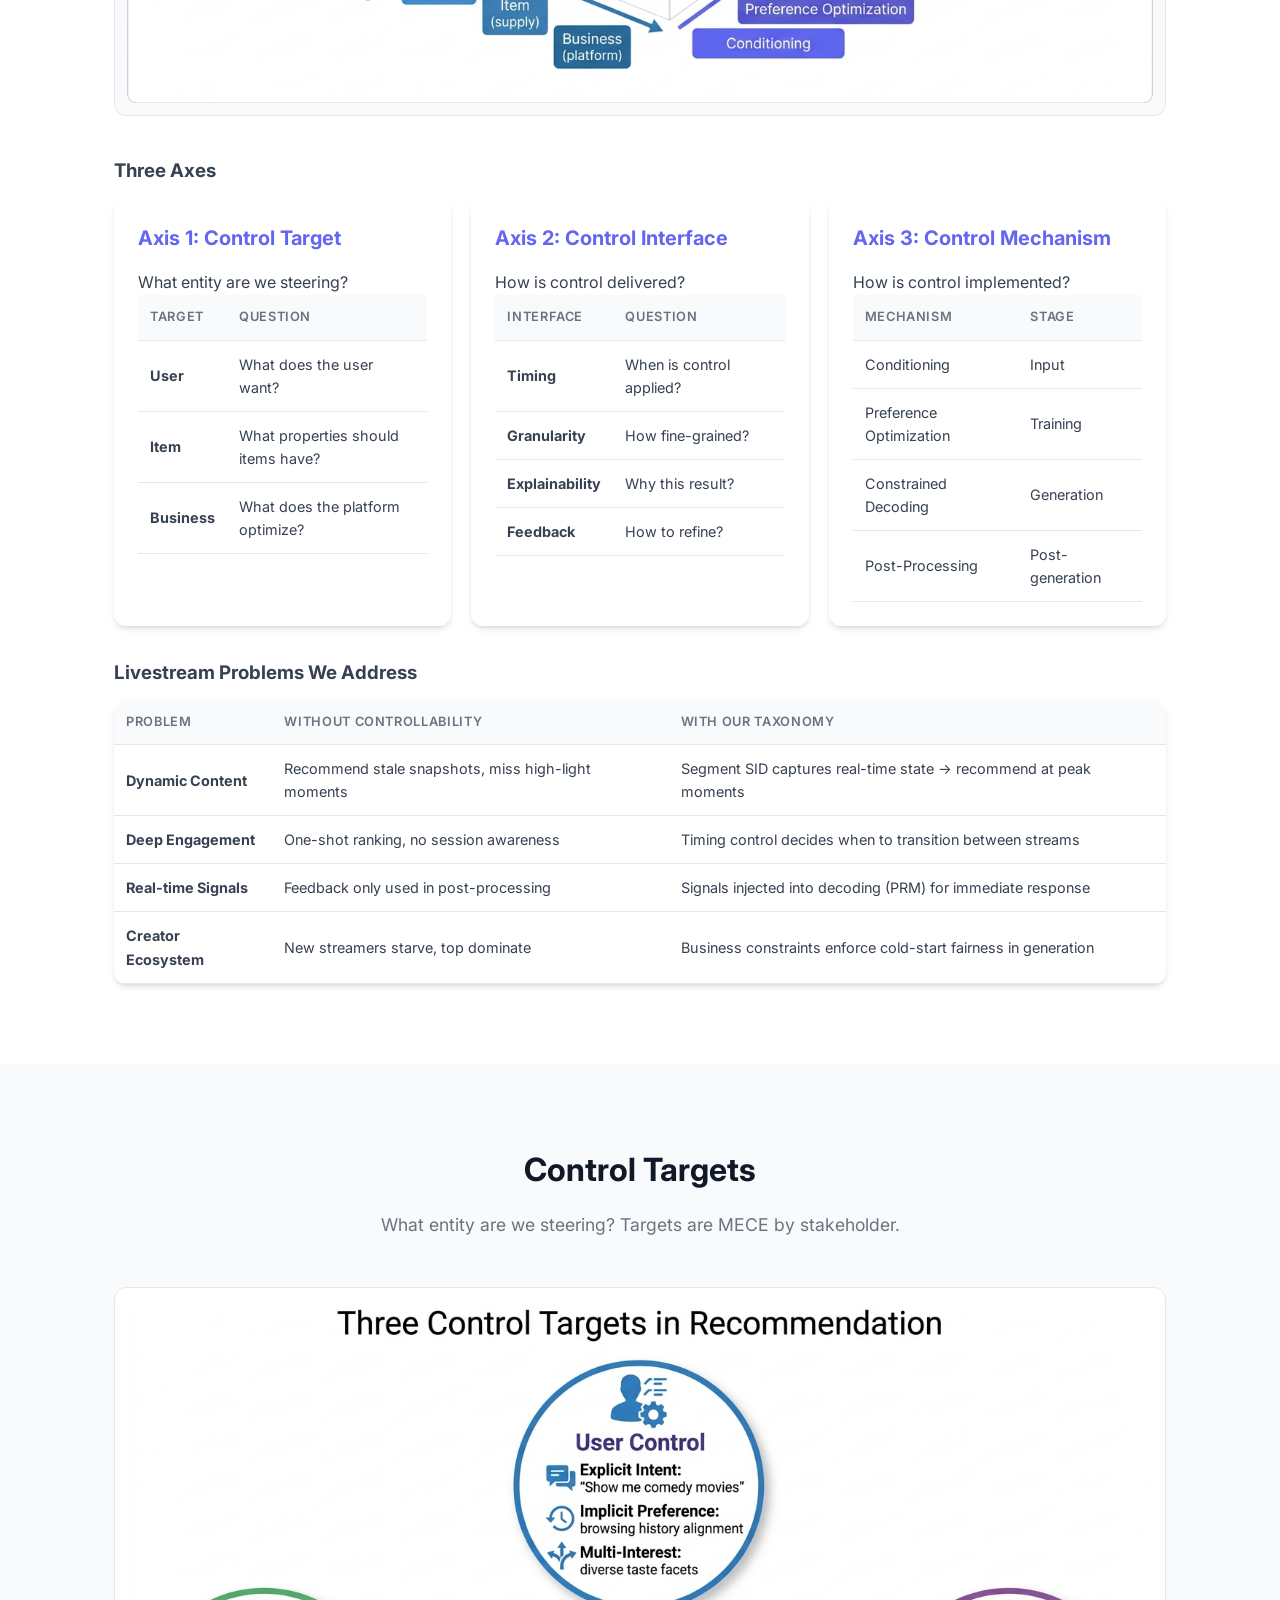
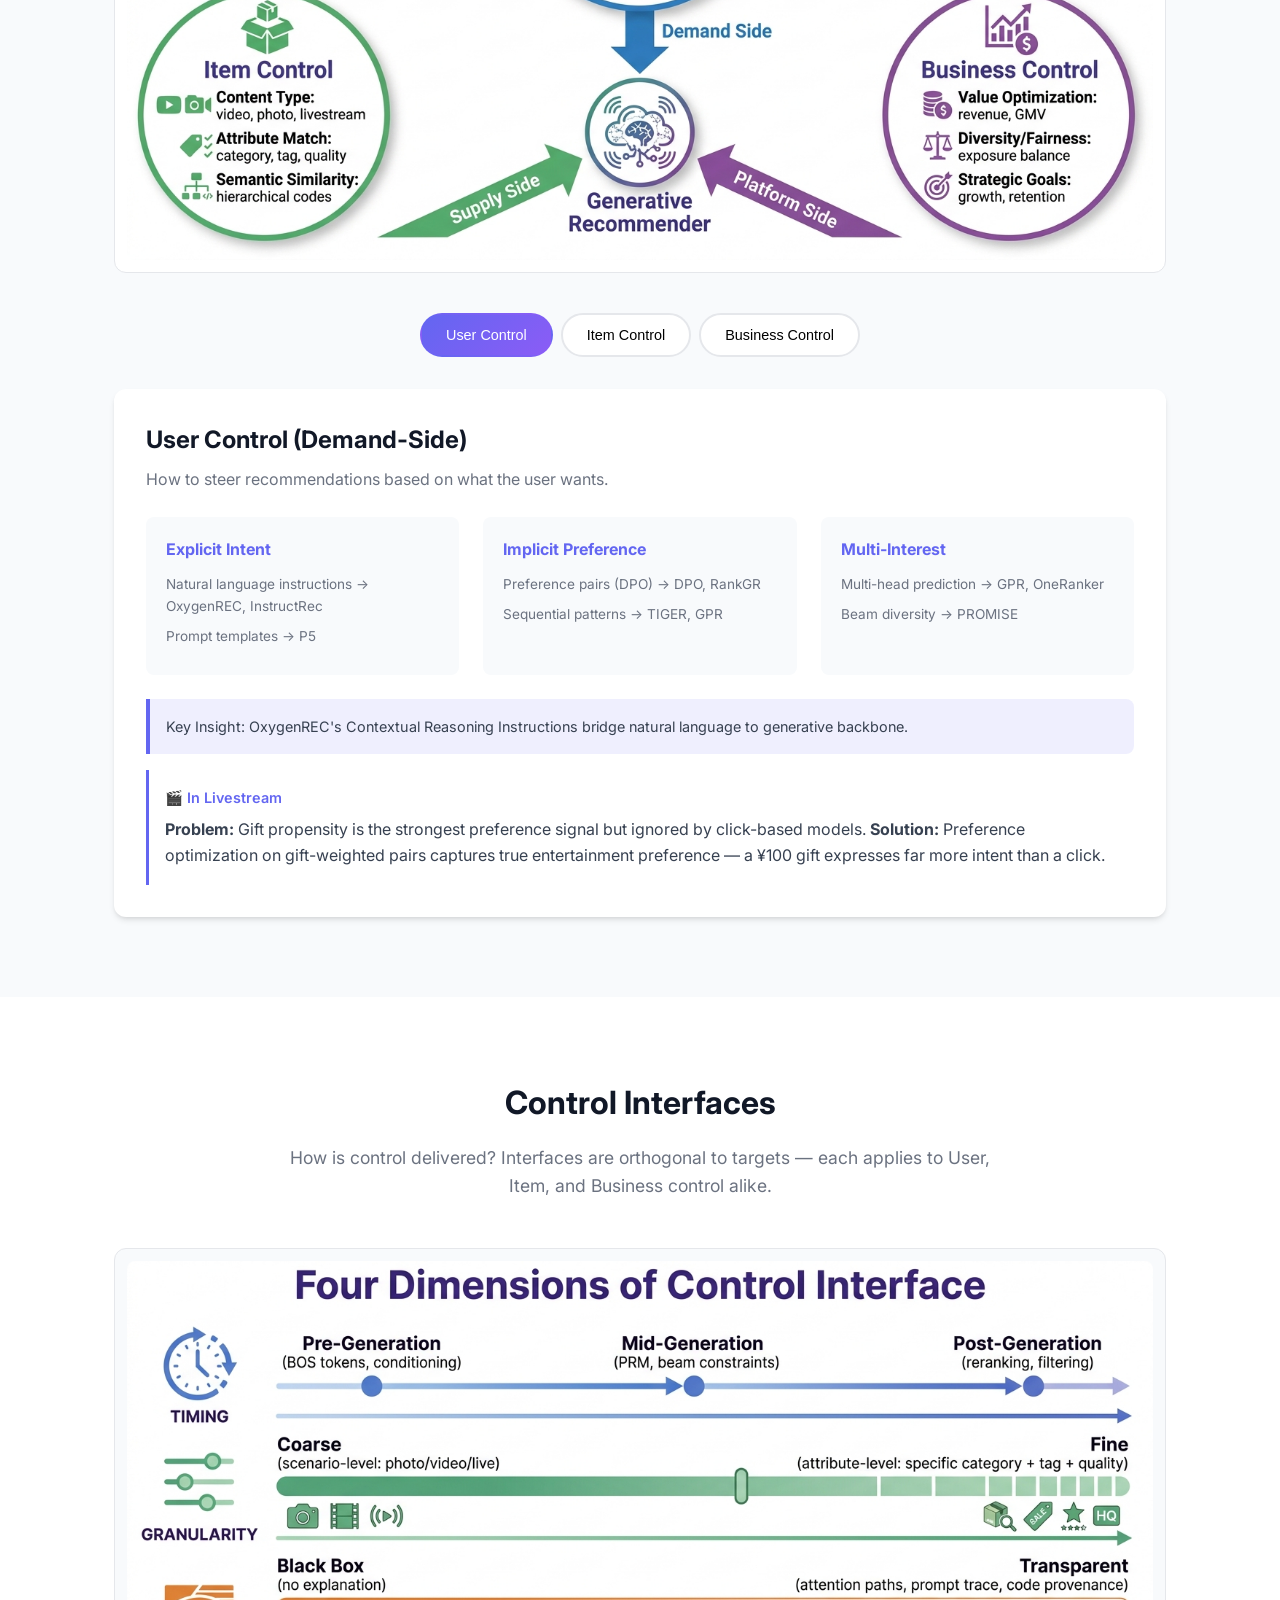
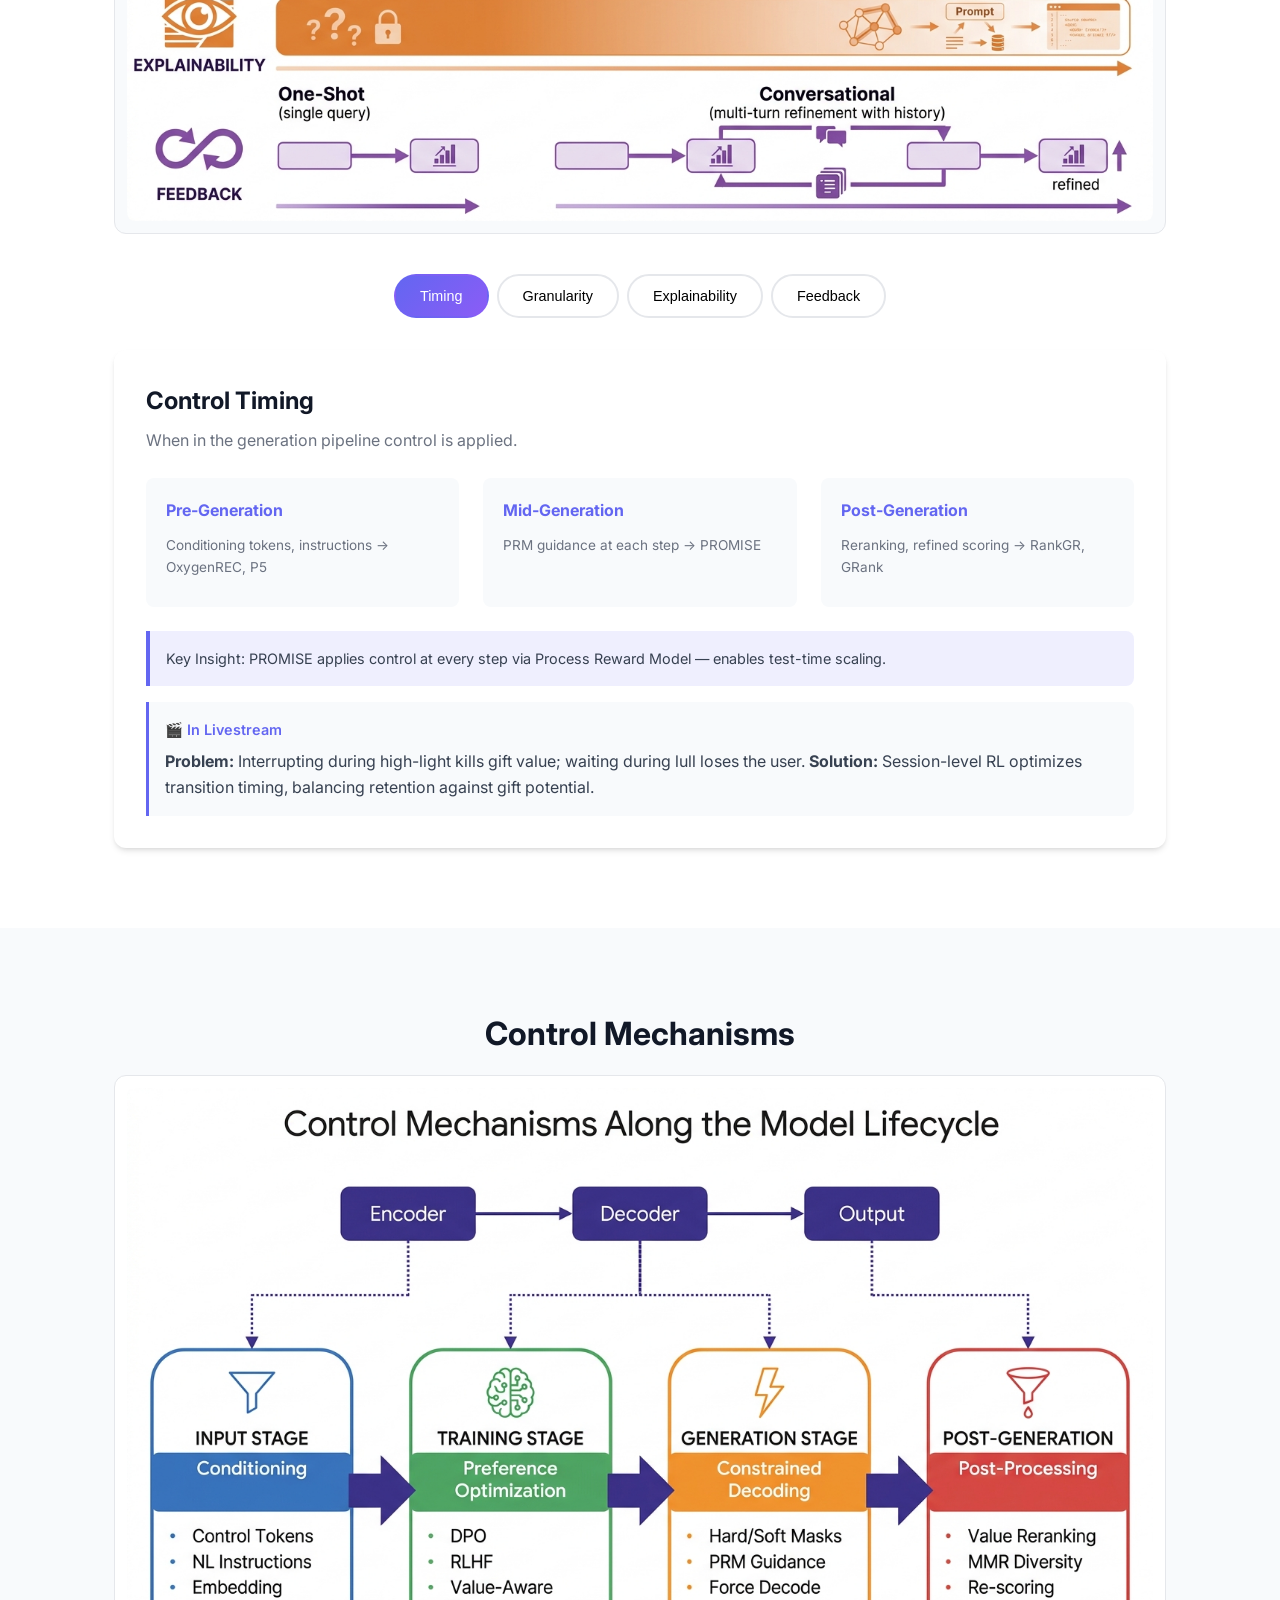
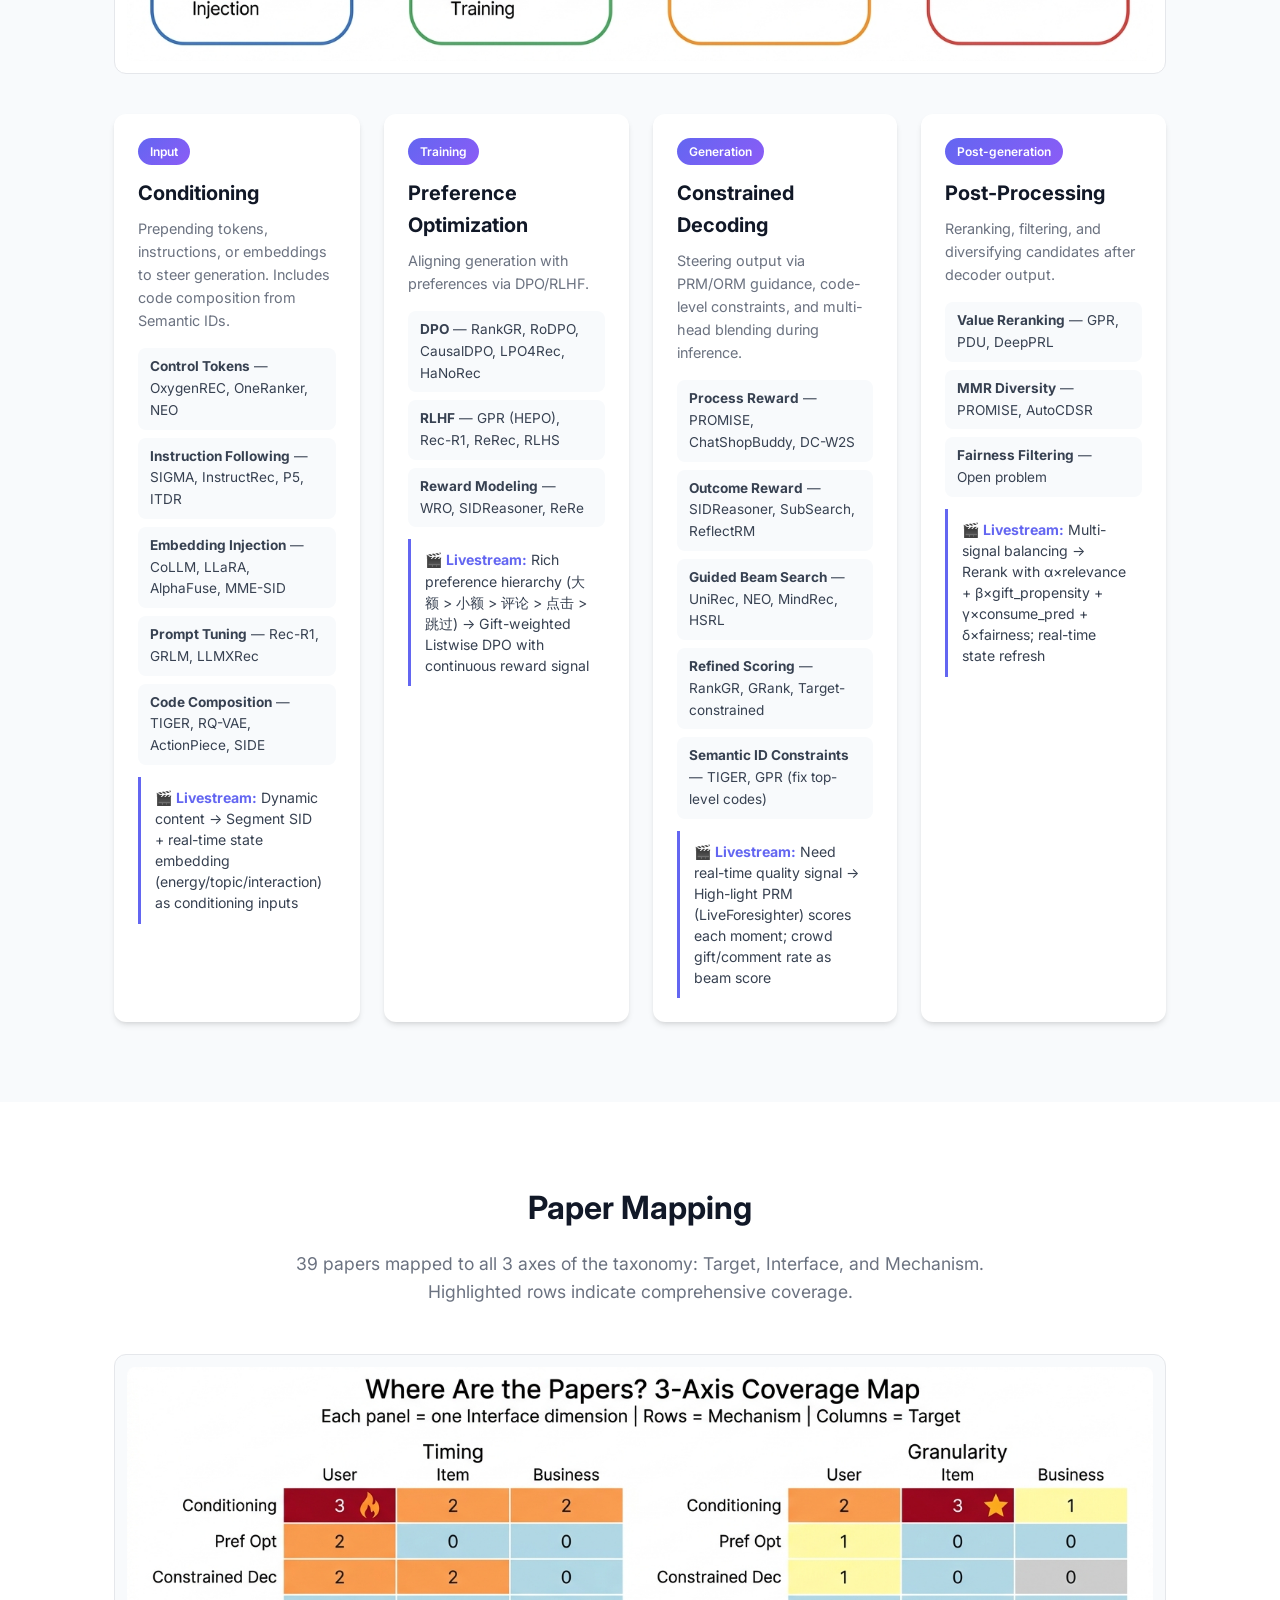
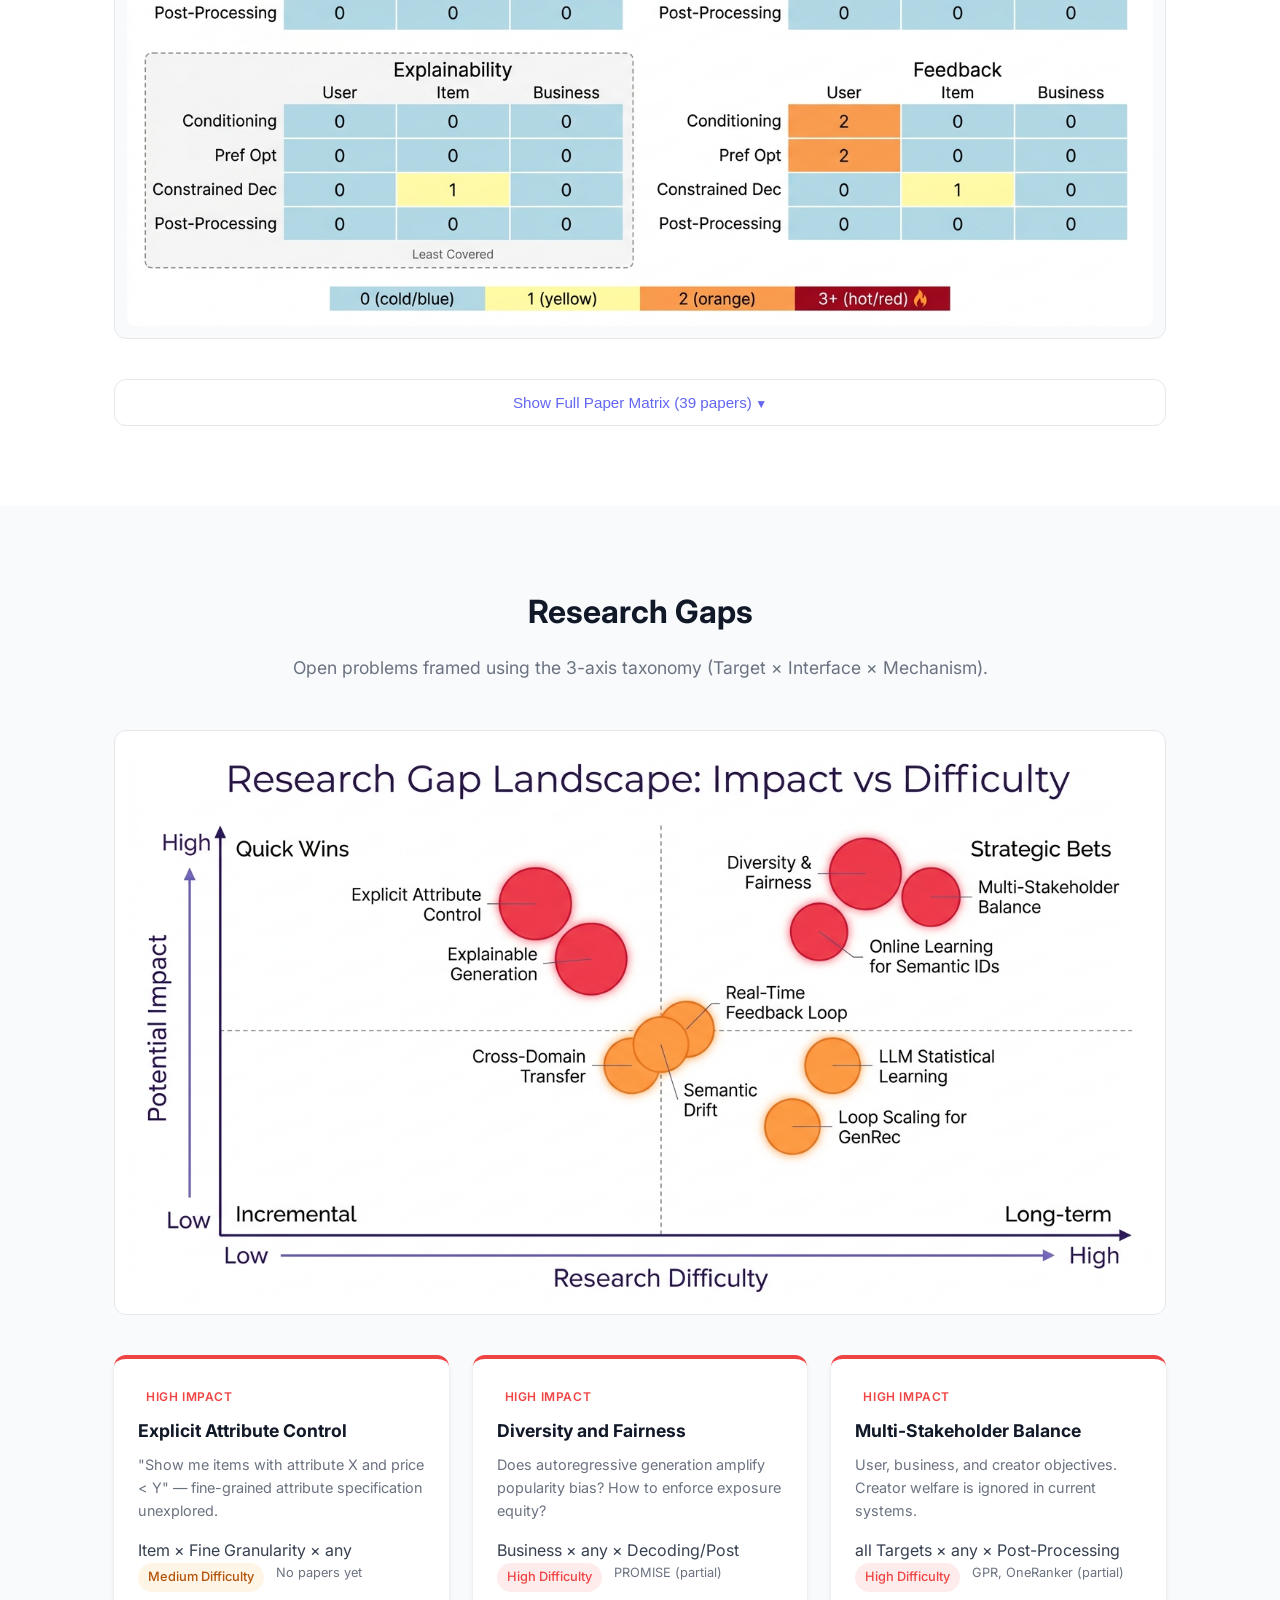
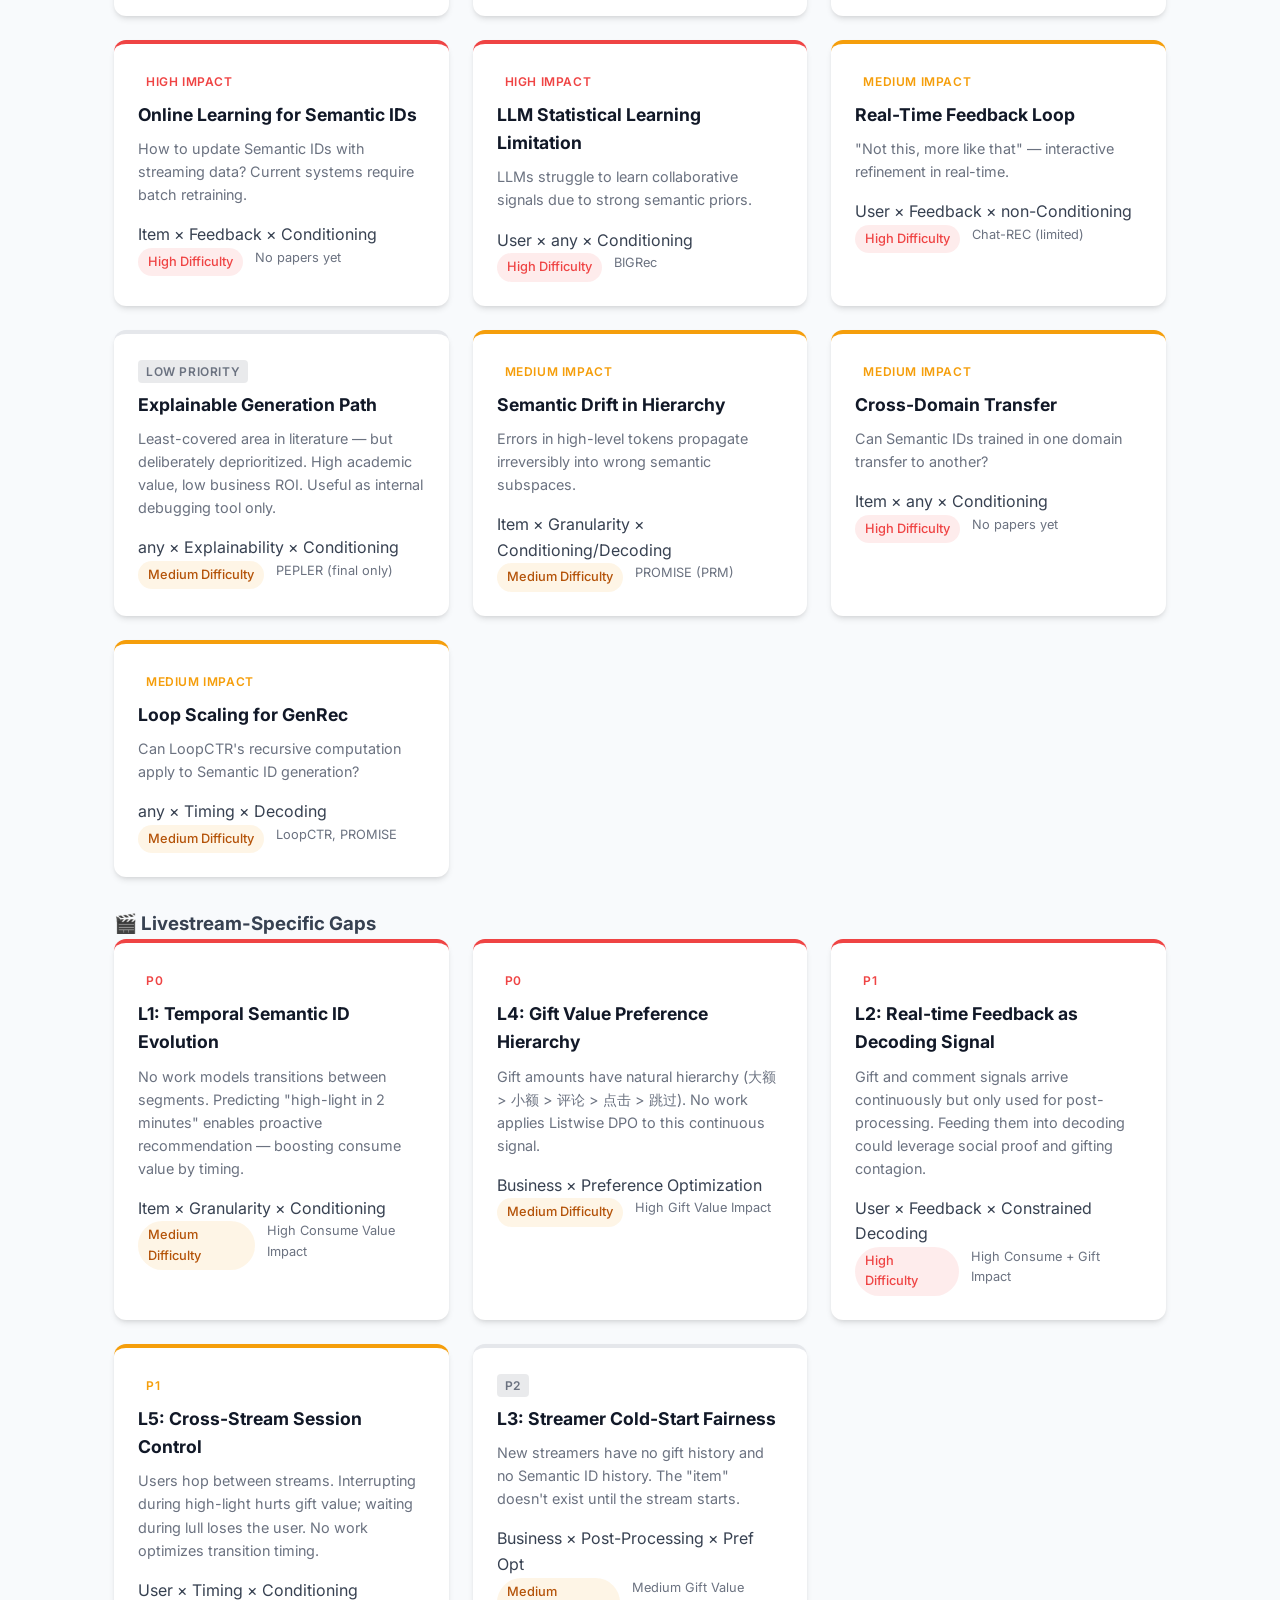
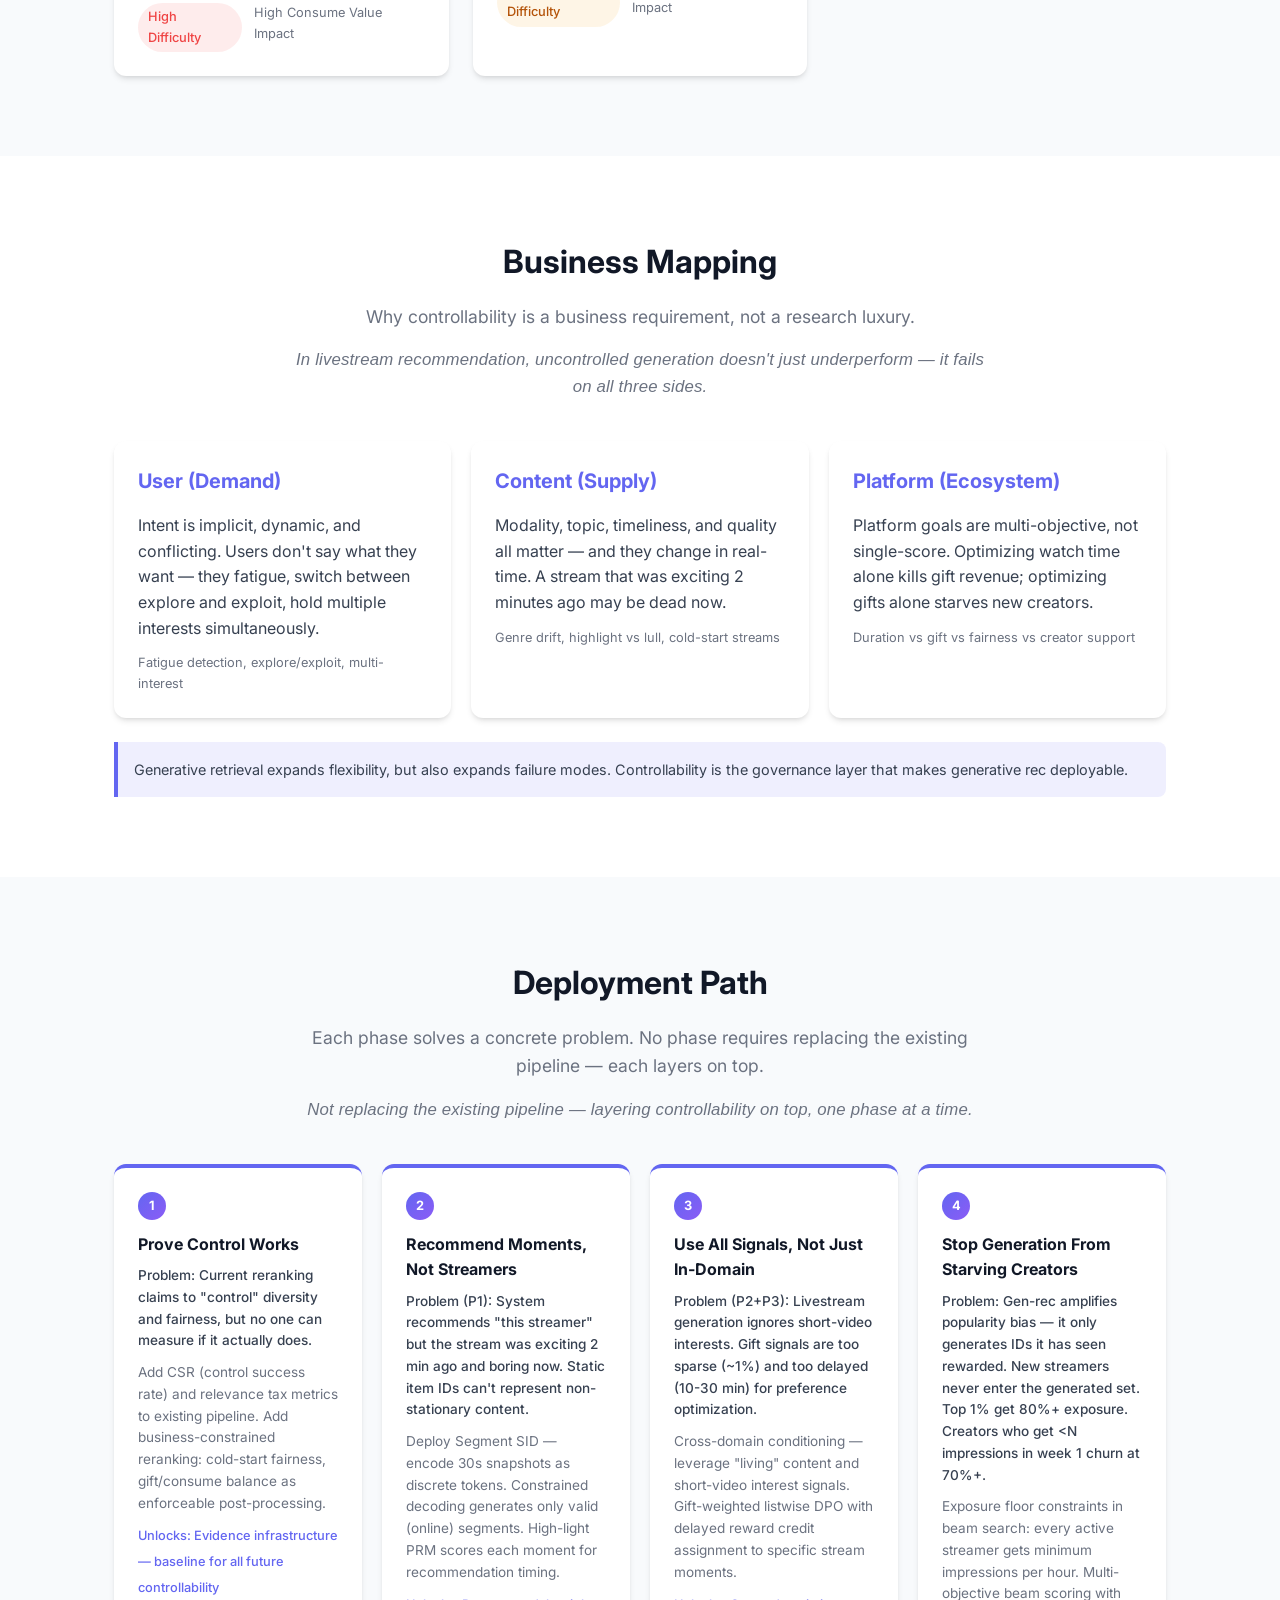
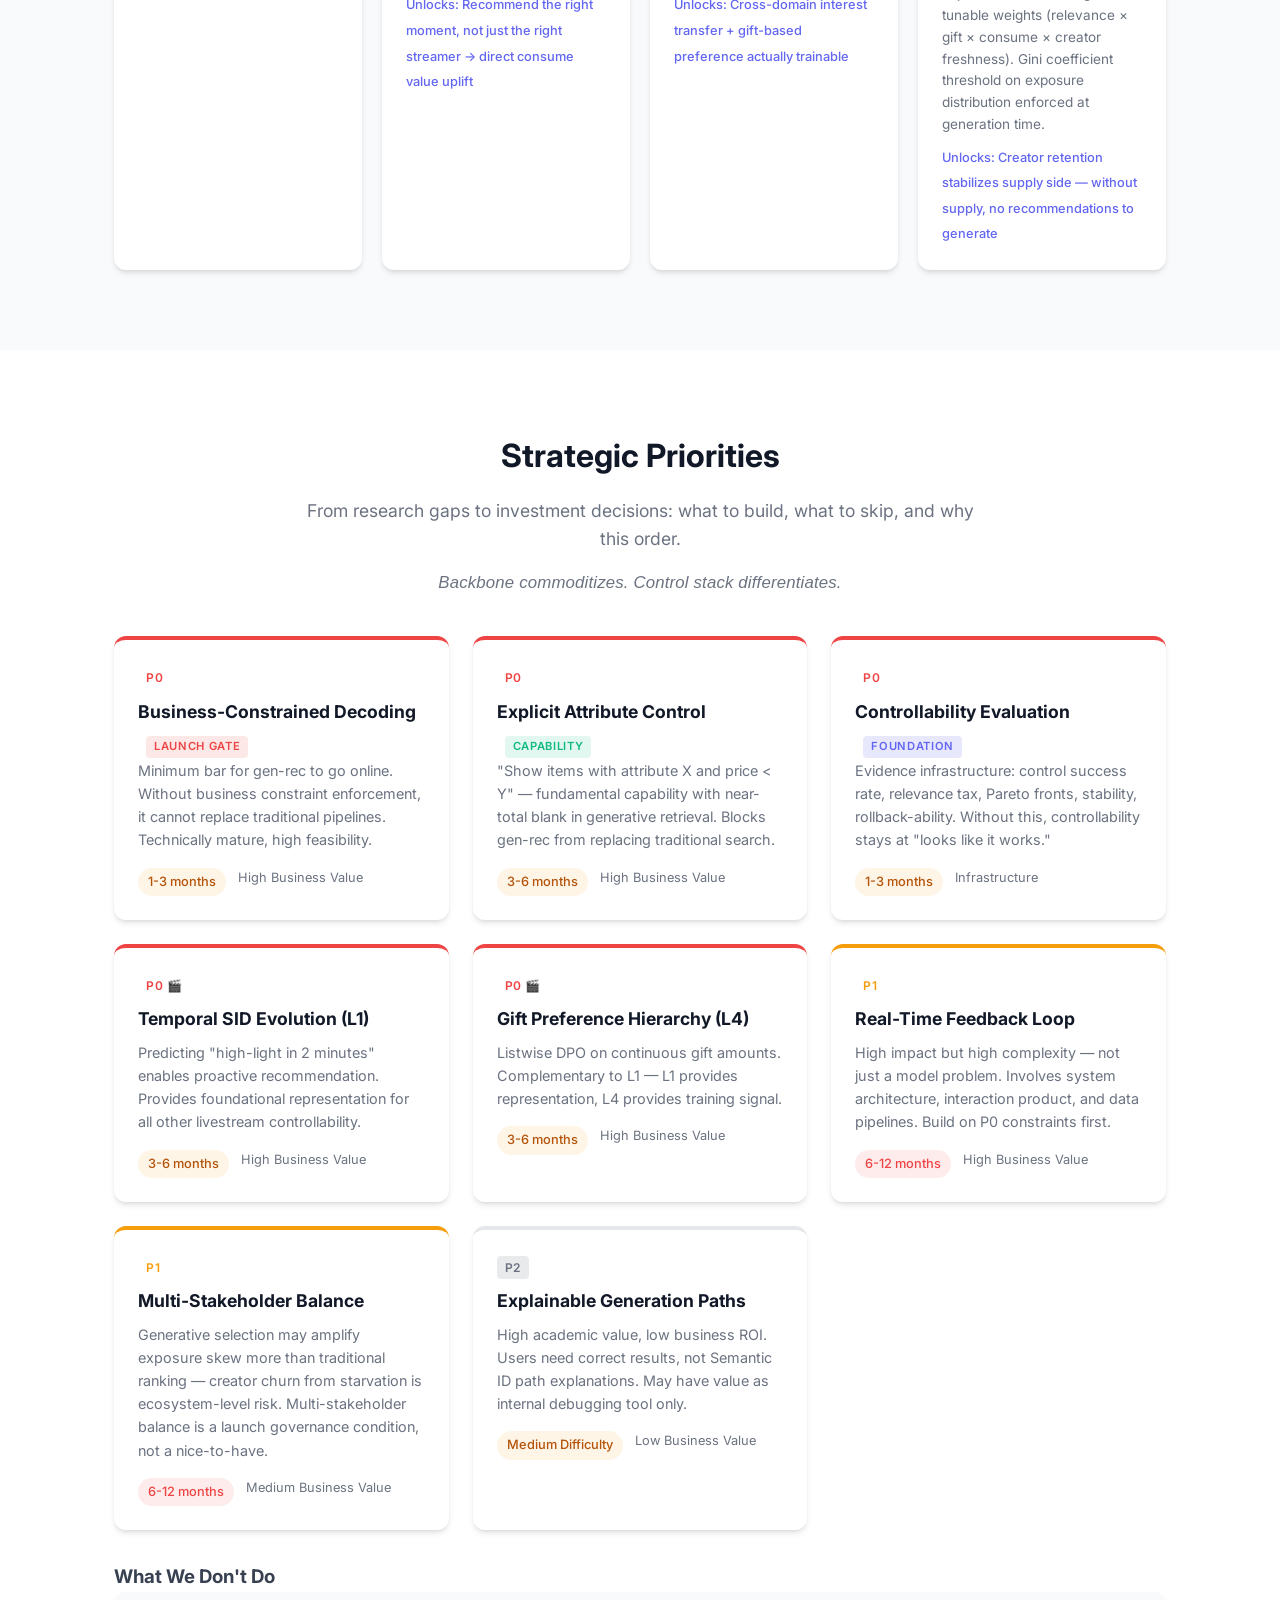
==== commit 25e95a9b: "fix(deployment): make phase 4 concrete — creator starvation problem Replace vague "sustainable ecosy" ====
--- a/index.html
+++ b/index.html
@@ -847,10 +847,10 @@
                     </div>
                     <div class="phase-card">
                         <span class="phase-card__number">4</span>
-                        <h4 data-i18n="deploy.p4_title">Sustainable Ecosystem Generation</h4>
-                        <p class="phase-problem" data-i18n="deploy.p4_problem">Problem: Optimizing one metric hurts others. Gift-optimized generation starves new creators; engagement-only generation kills revenue.</p>
-                        <p data-i18n="deploy.p4_desc">Multi-stakeholder generation with governance constraints. Creator fairness as first-class generation constraint, not post-hoc reranking. Pareto-optimal balance across user, platform, and creator objectives.</p>
-                        <span class="phase-adds" data-i18n="deploy.p4_adds">Unlocks: Generation serves all stakeholders — ecosystem-level sustainability</span>
+                        <h4 data-i18n="deploy.p4_title">Stop Generation From Starving Creators</h4>
+                        <p class="phase-problem" data-i18n="deploy.p4_problem">Problem: Gen-rec amplifies popularity bias — it only generates IDs it has seen rewarded. New streamers never enter the generated set. Top 1% get 80%+ exposure. Creators who get &lt;N impressions in week 1 churn at 70%+.</p>
+                        <p data-i18n="deploy.p4_desc">Exposure floor constraints in beam search: every active streamer gets minimum impressions per hour. Multi-objective beam scoring with tunable weights (relevance × gift × consume × creator freshness). Gini coefficient threshold on exposure distribution enforced at generation time.</p>
+                        <span class="phase-adds" data-i18n="deploy.p4_adds">Unlocks: Creator retention stabilizes supply side — without supply, no recommendations to generate</span>
                     </div>
                 </div>
             </div>
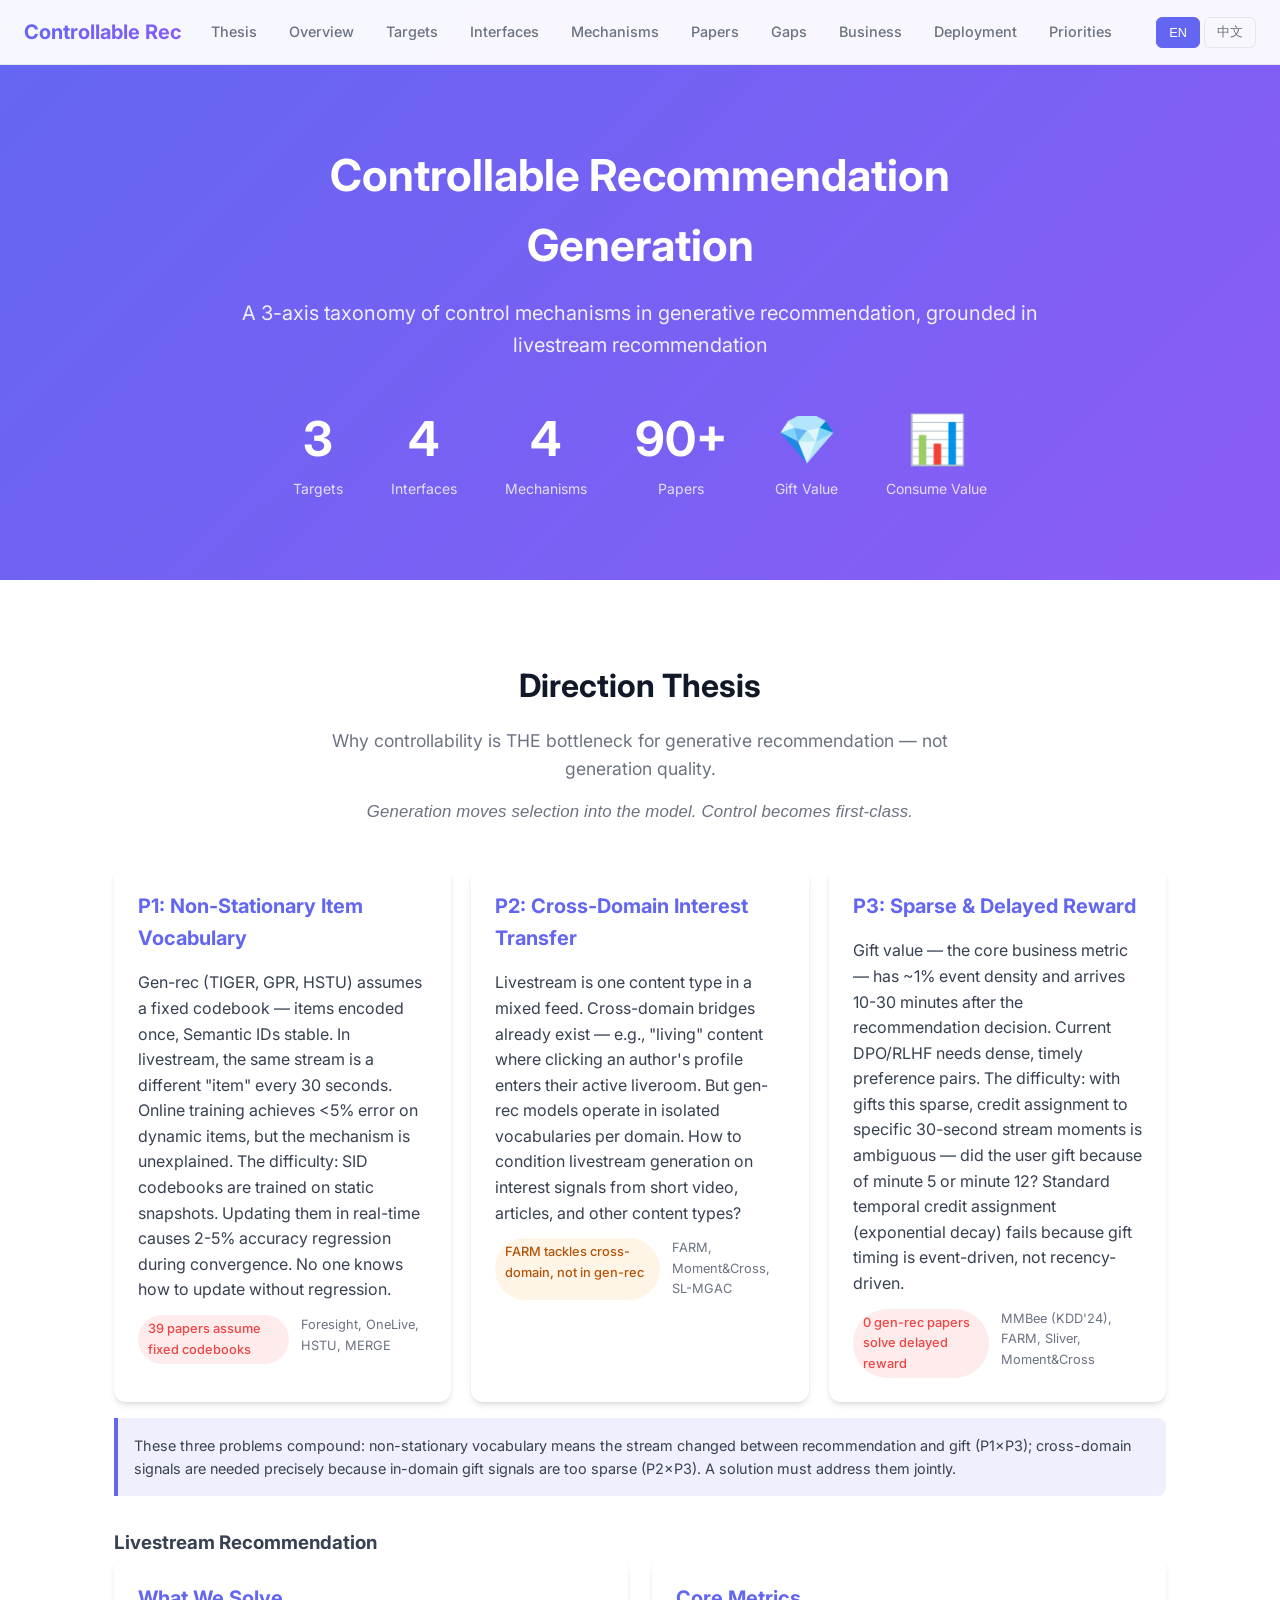
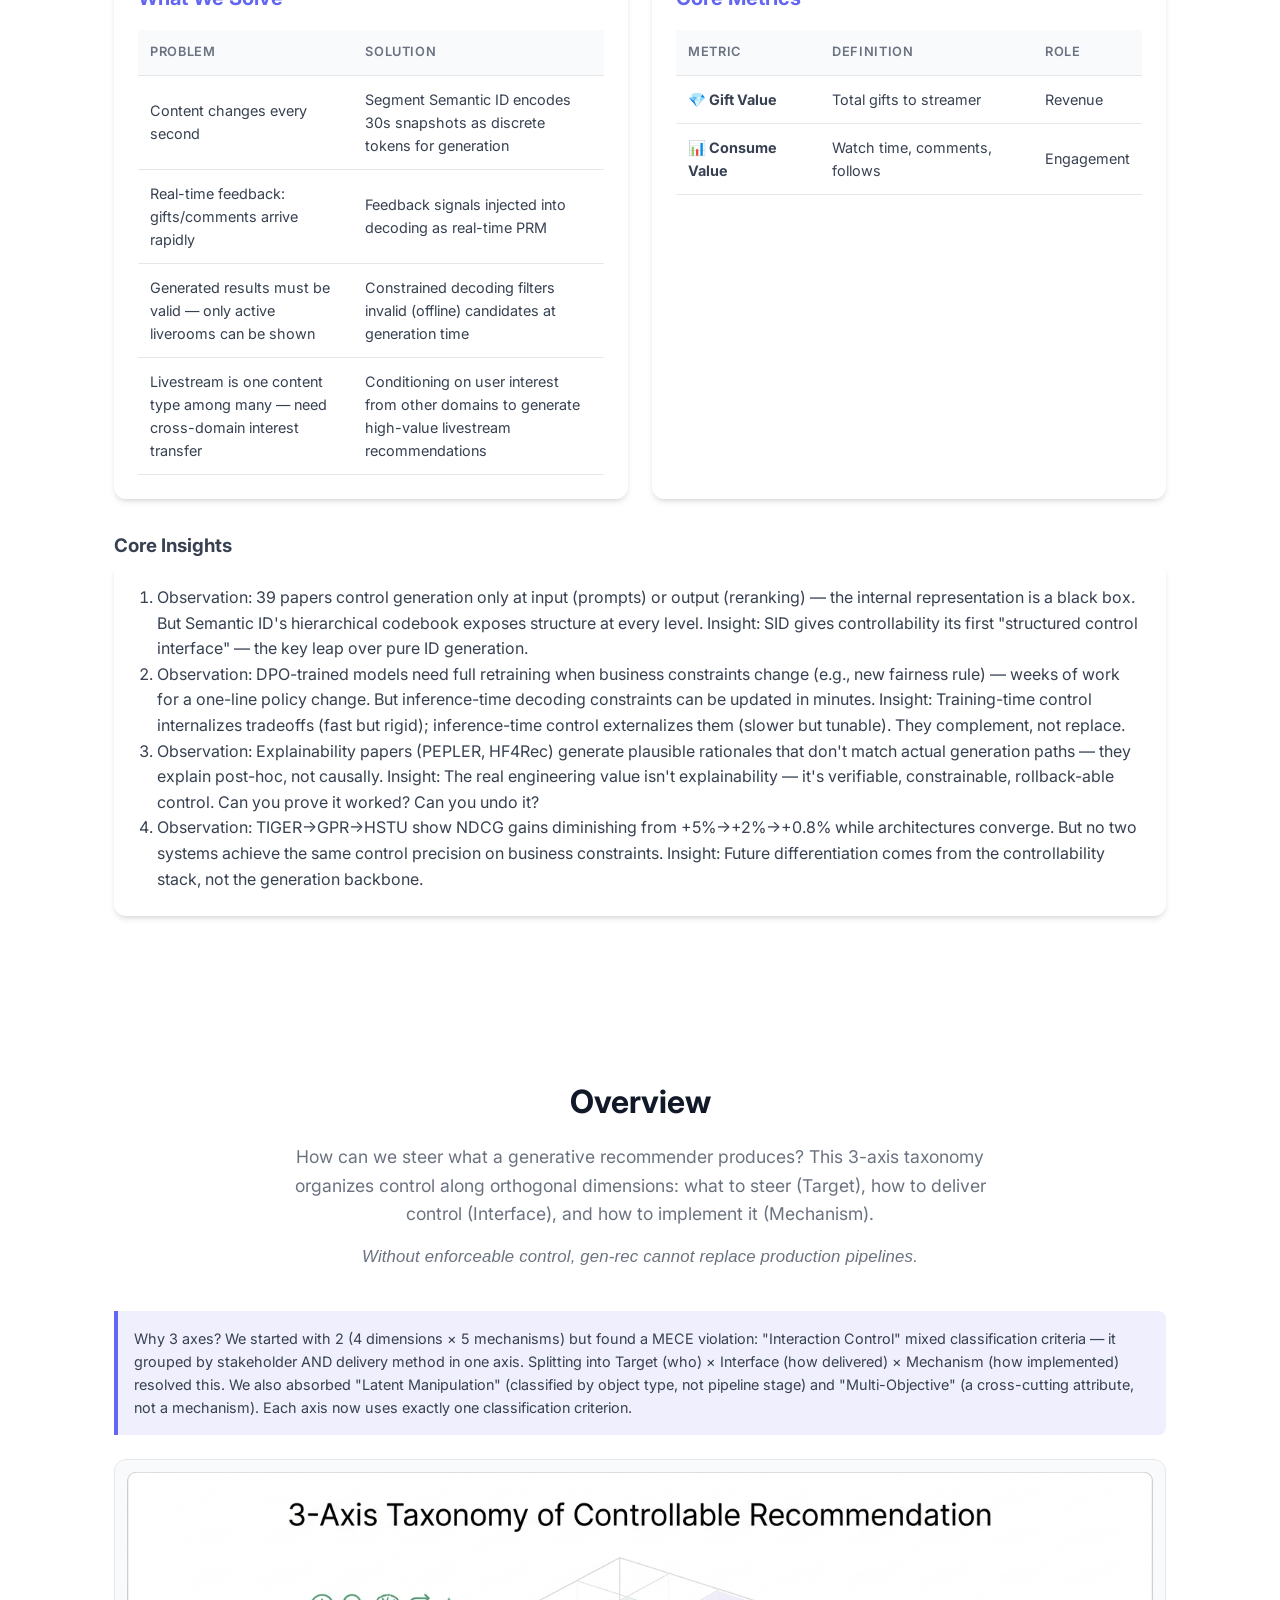
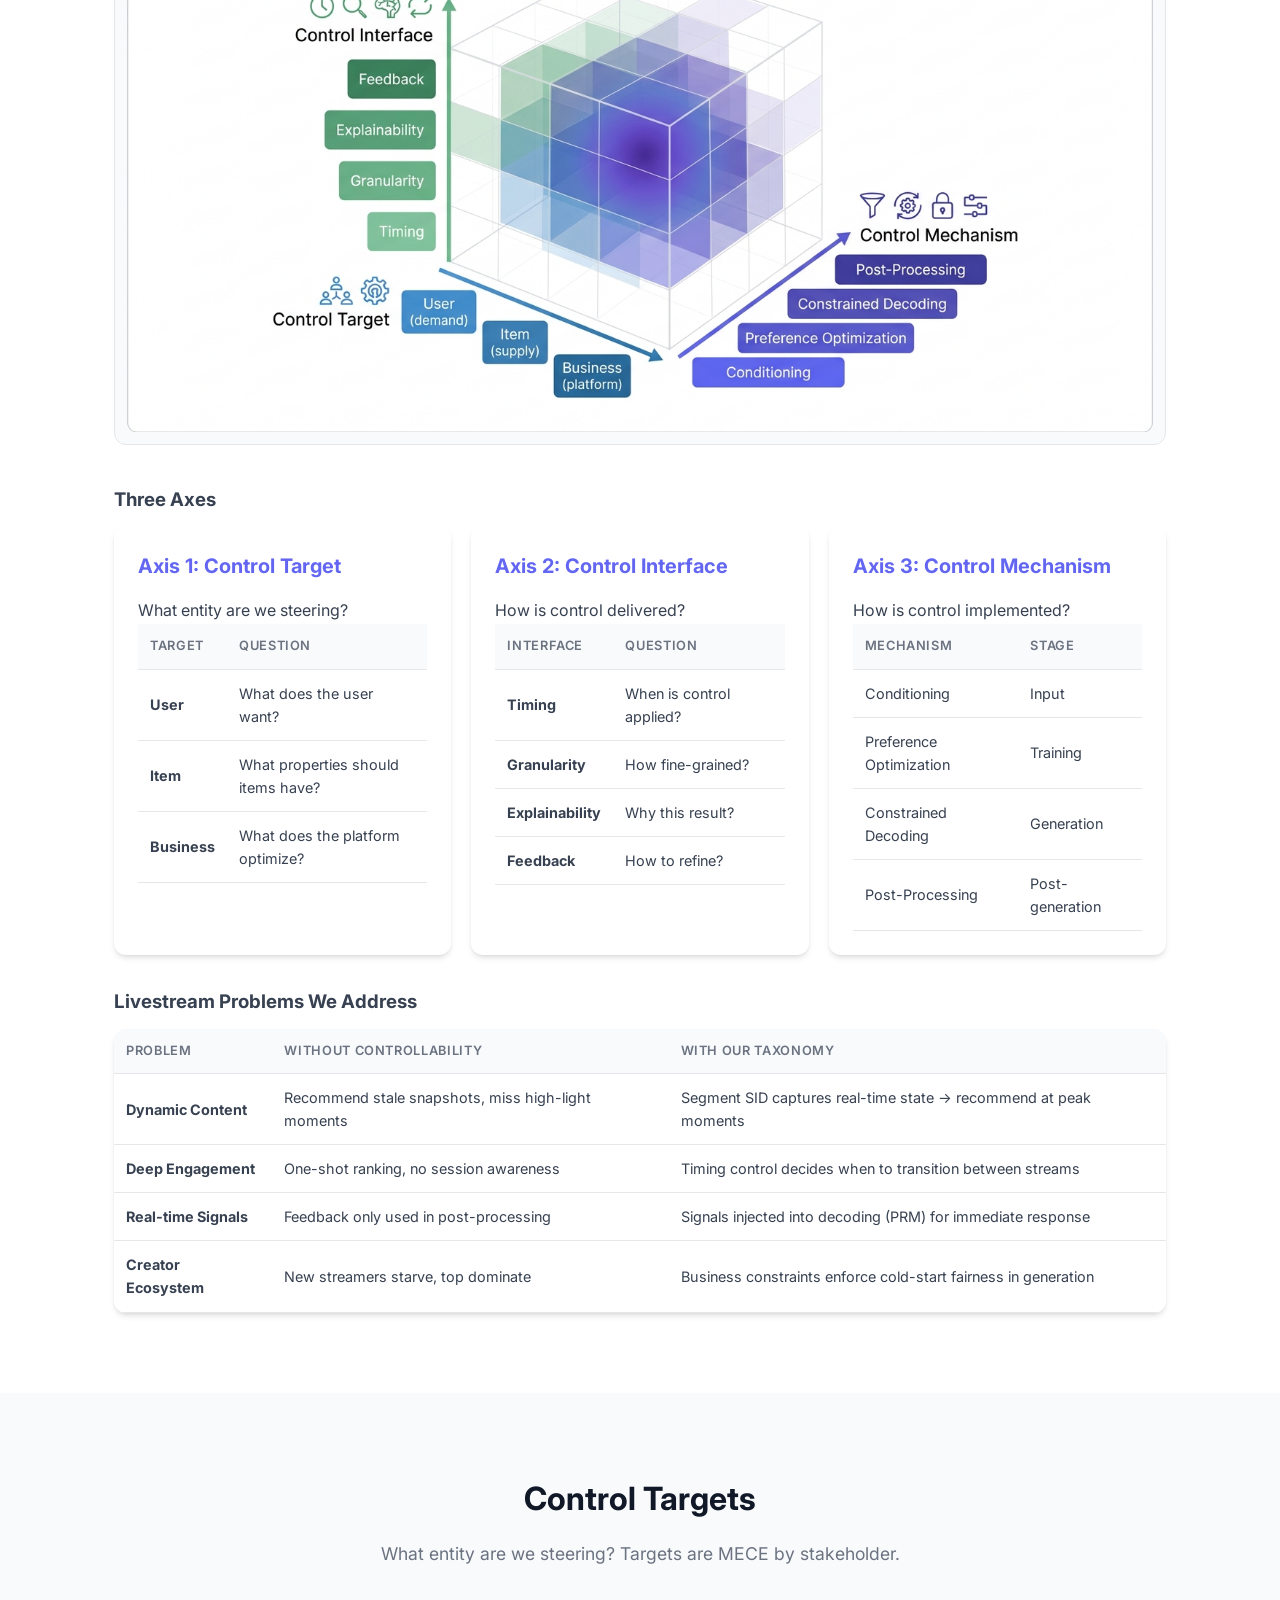
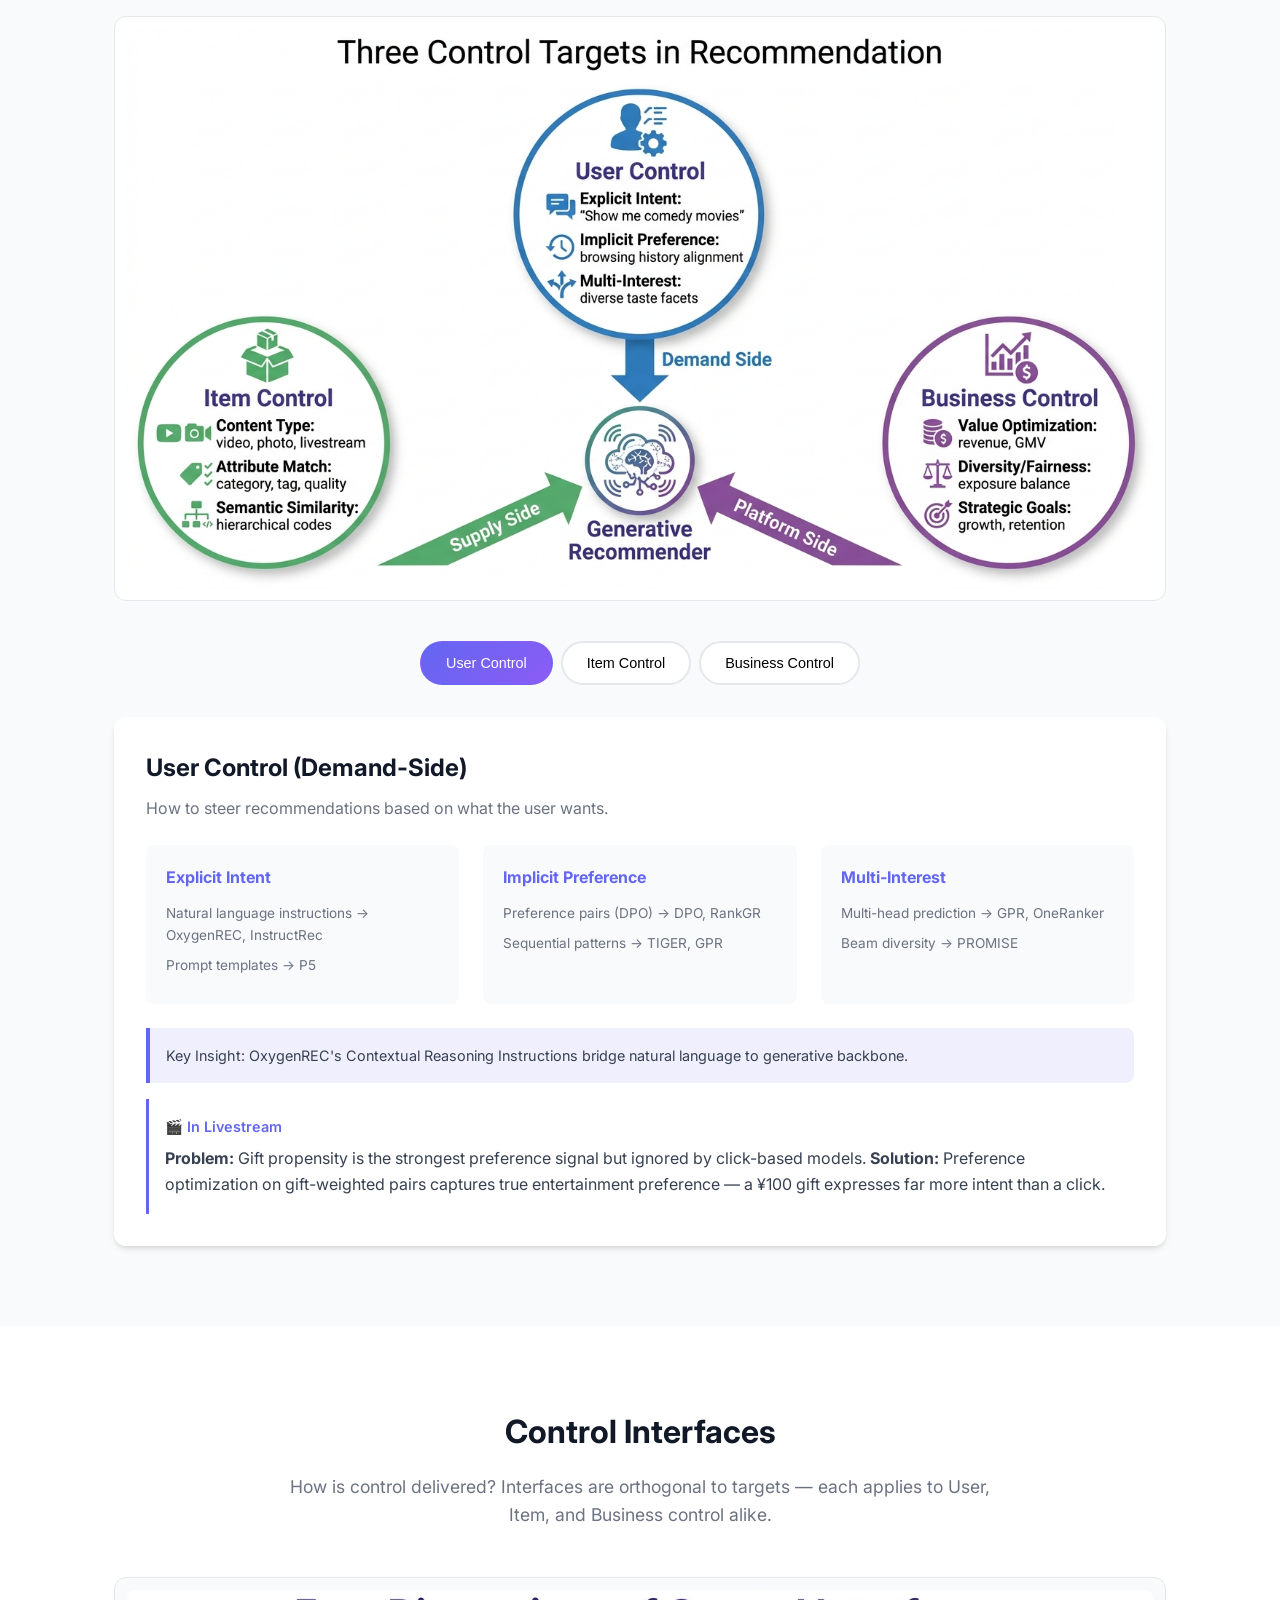
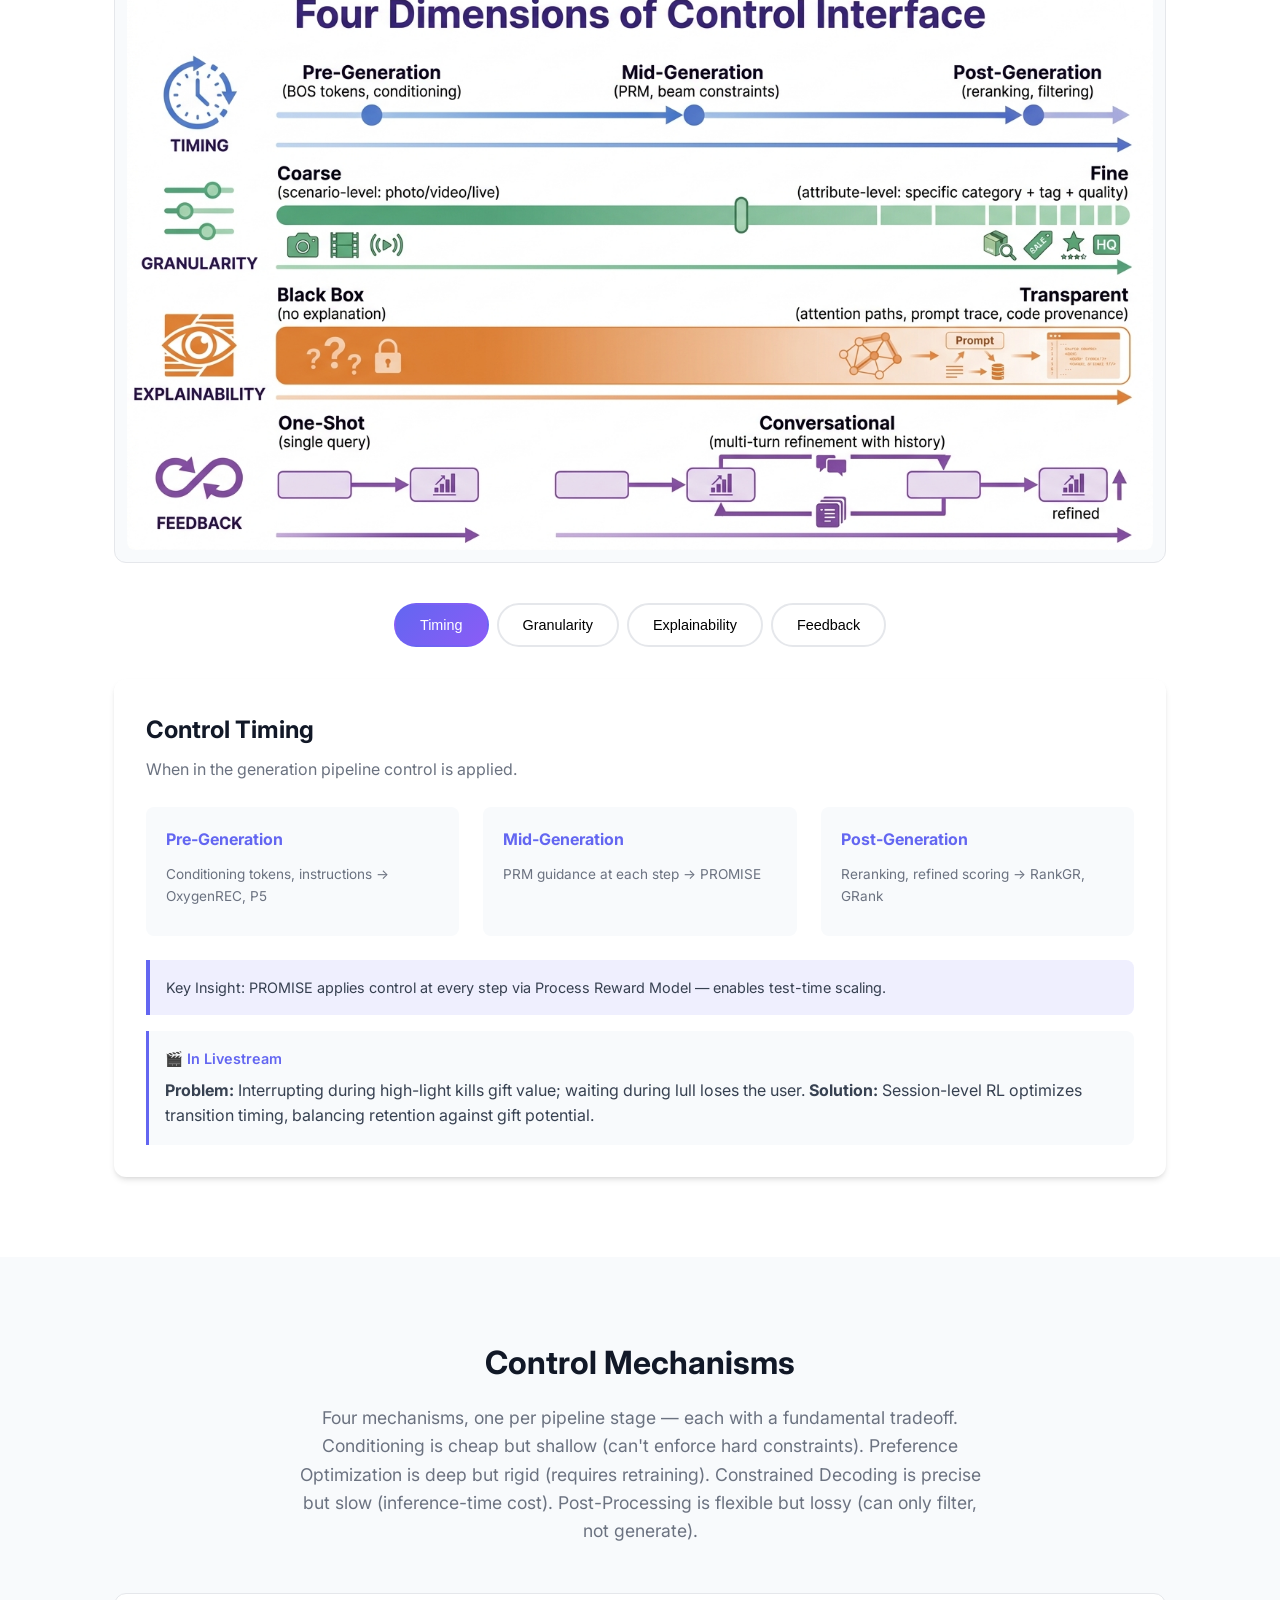
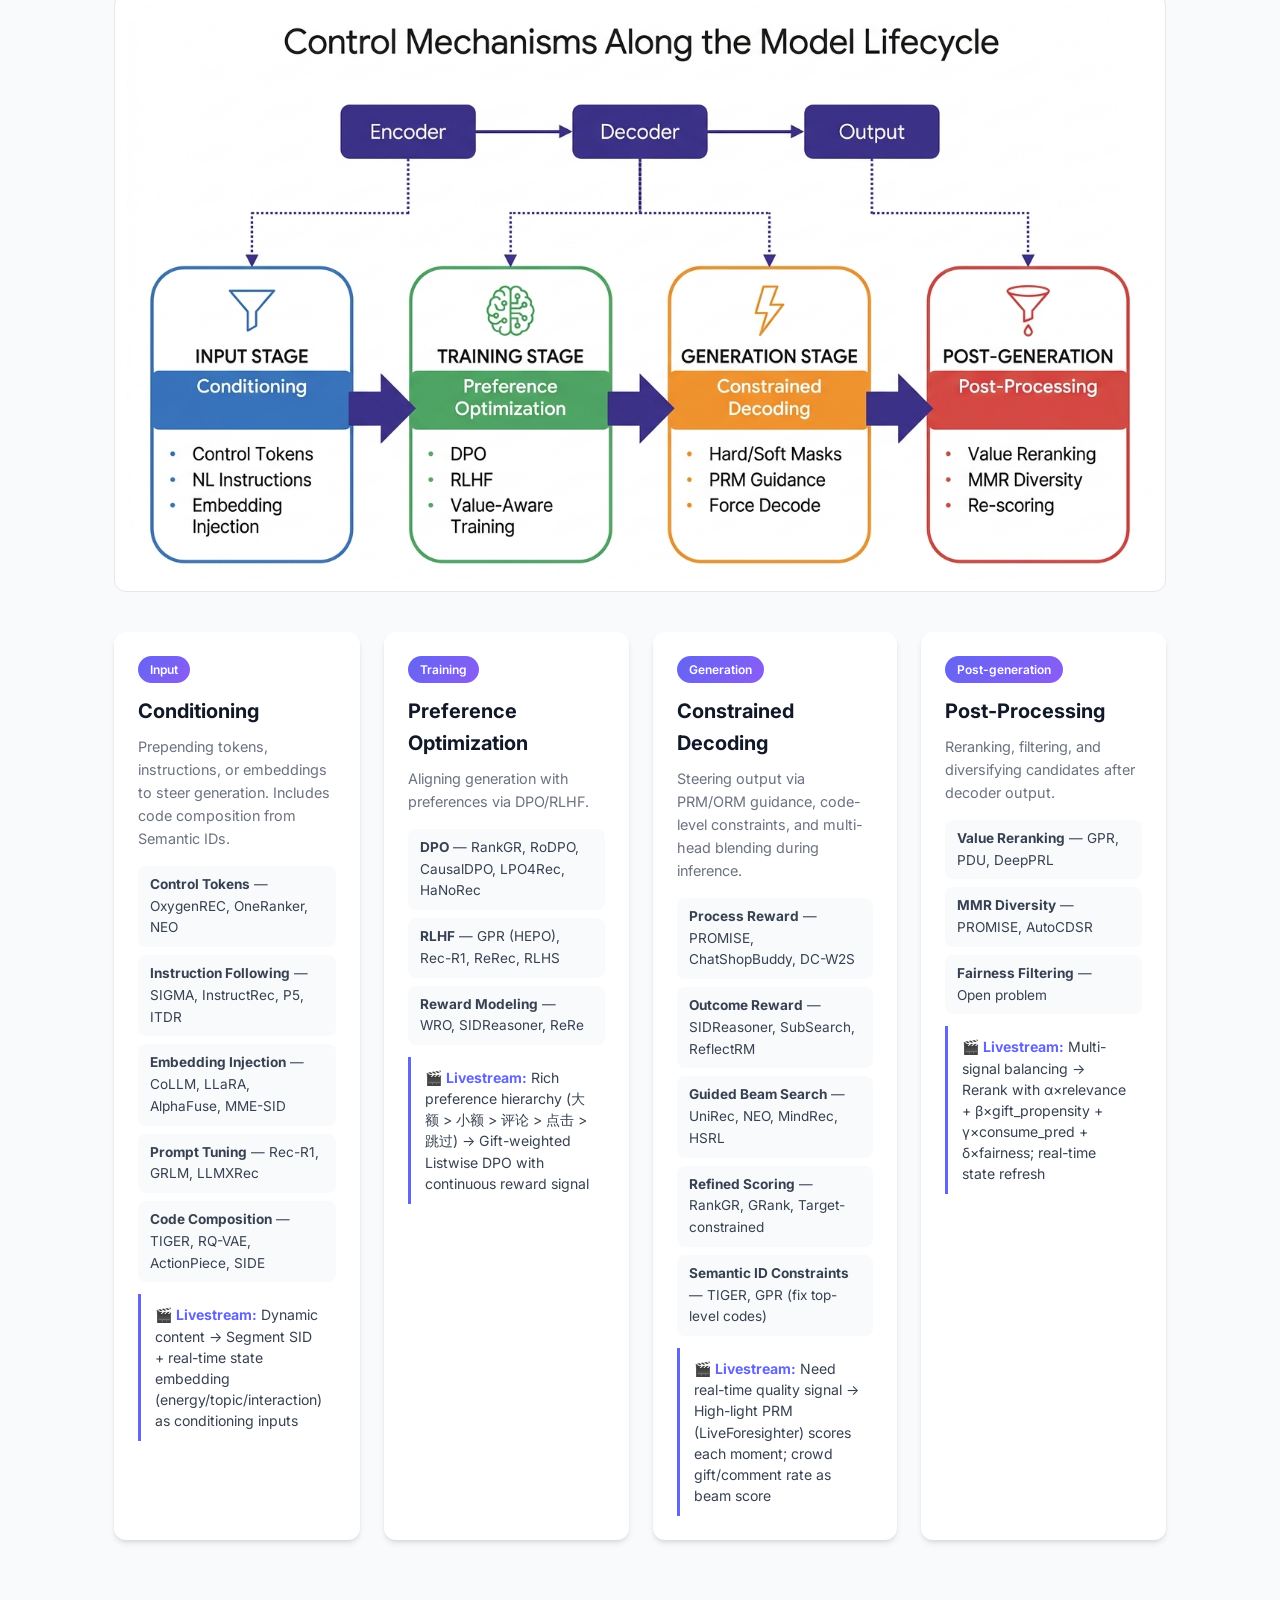
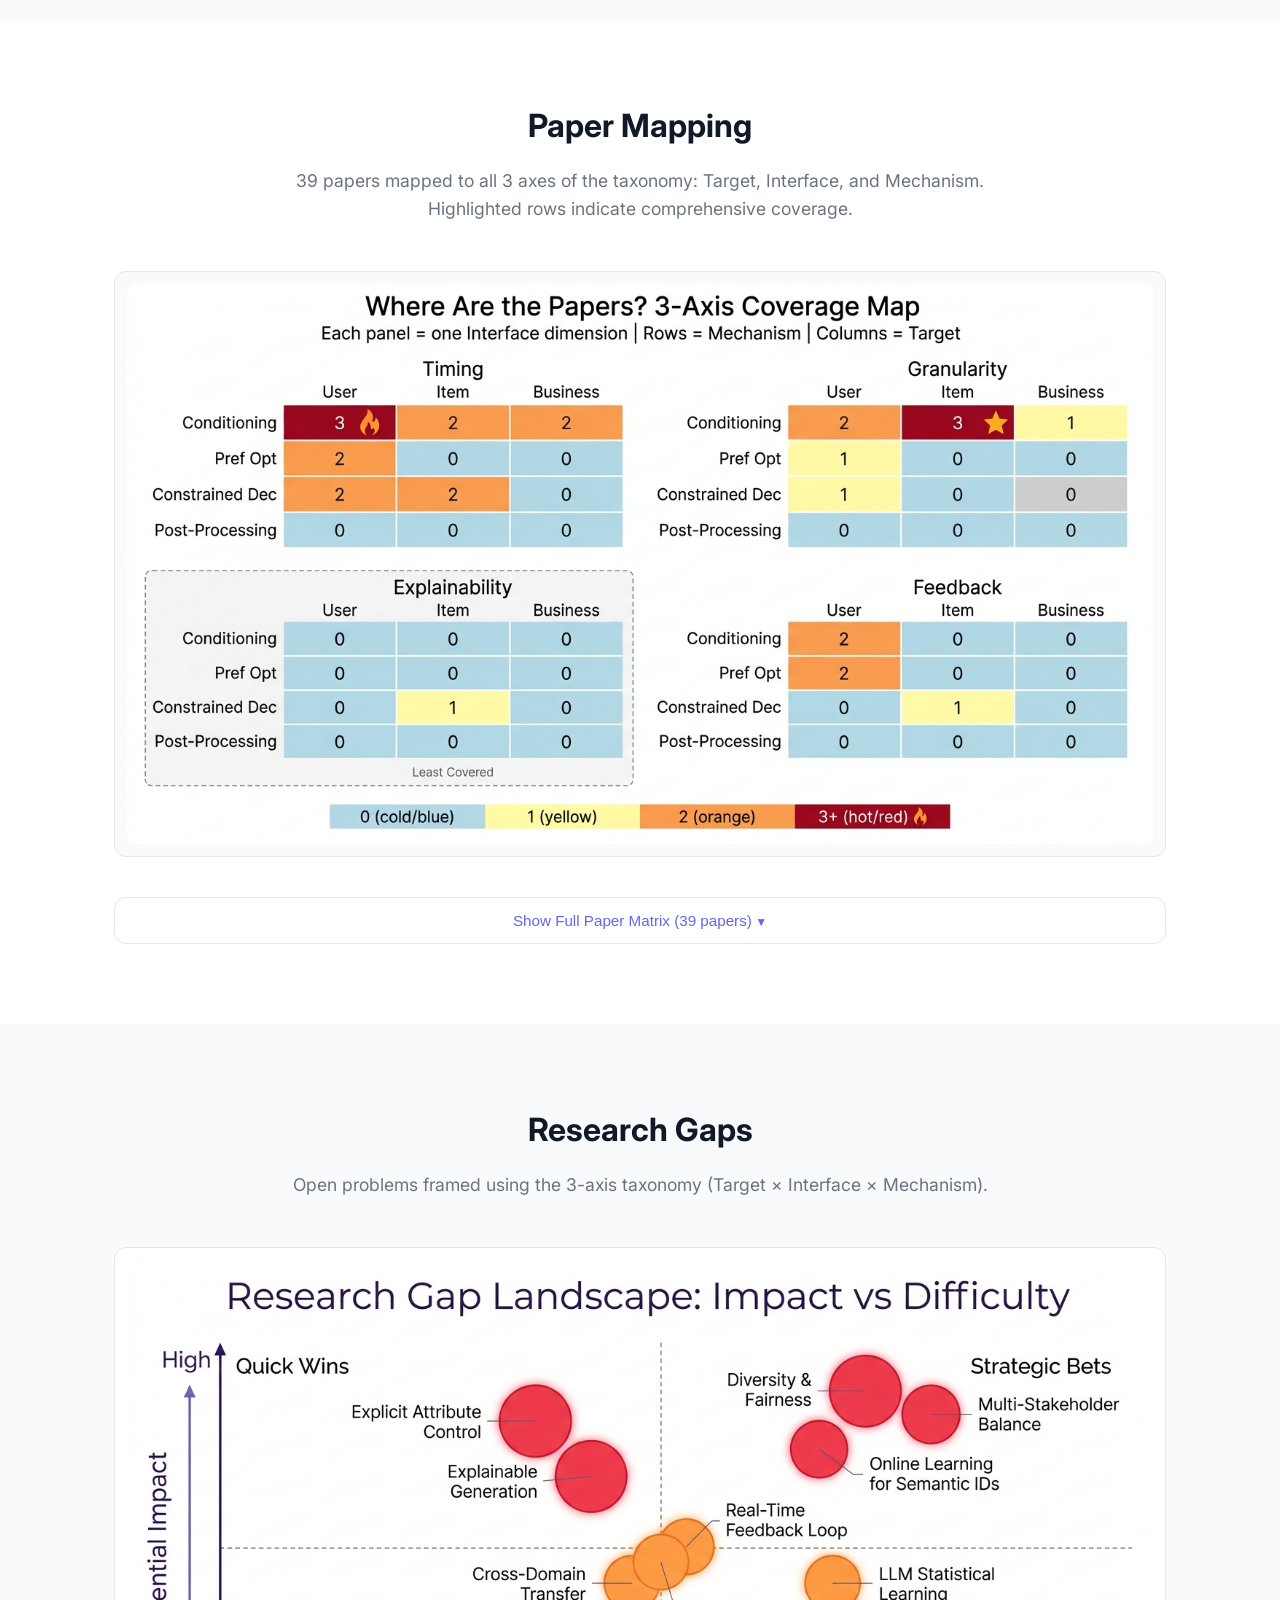
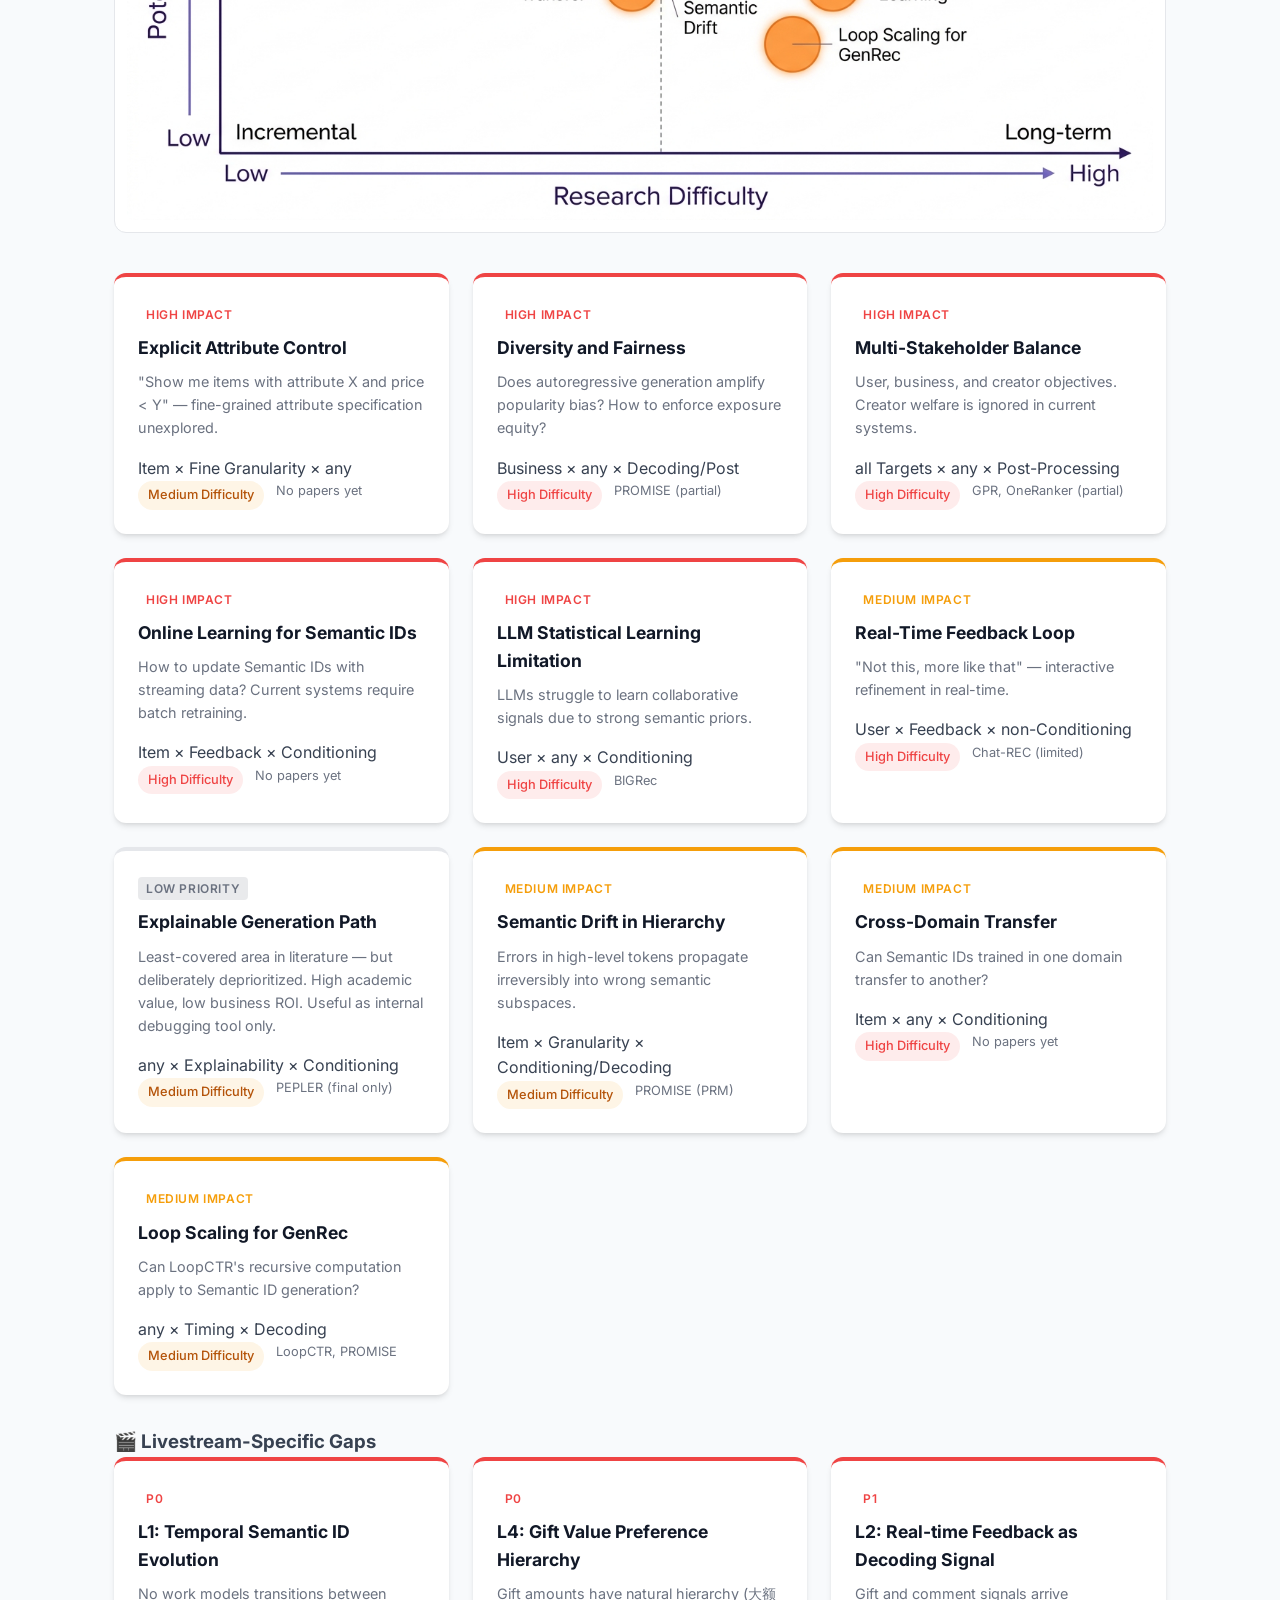
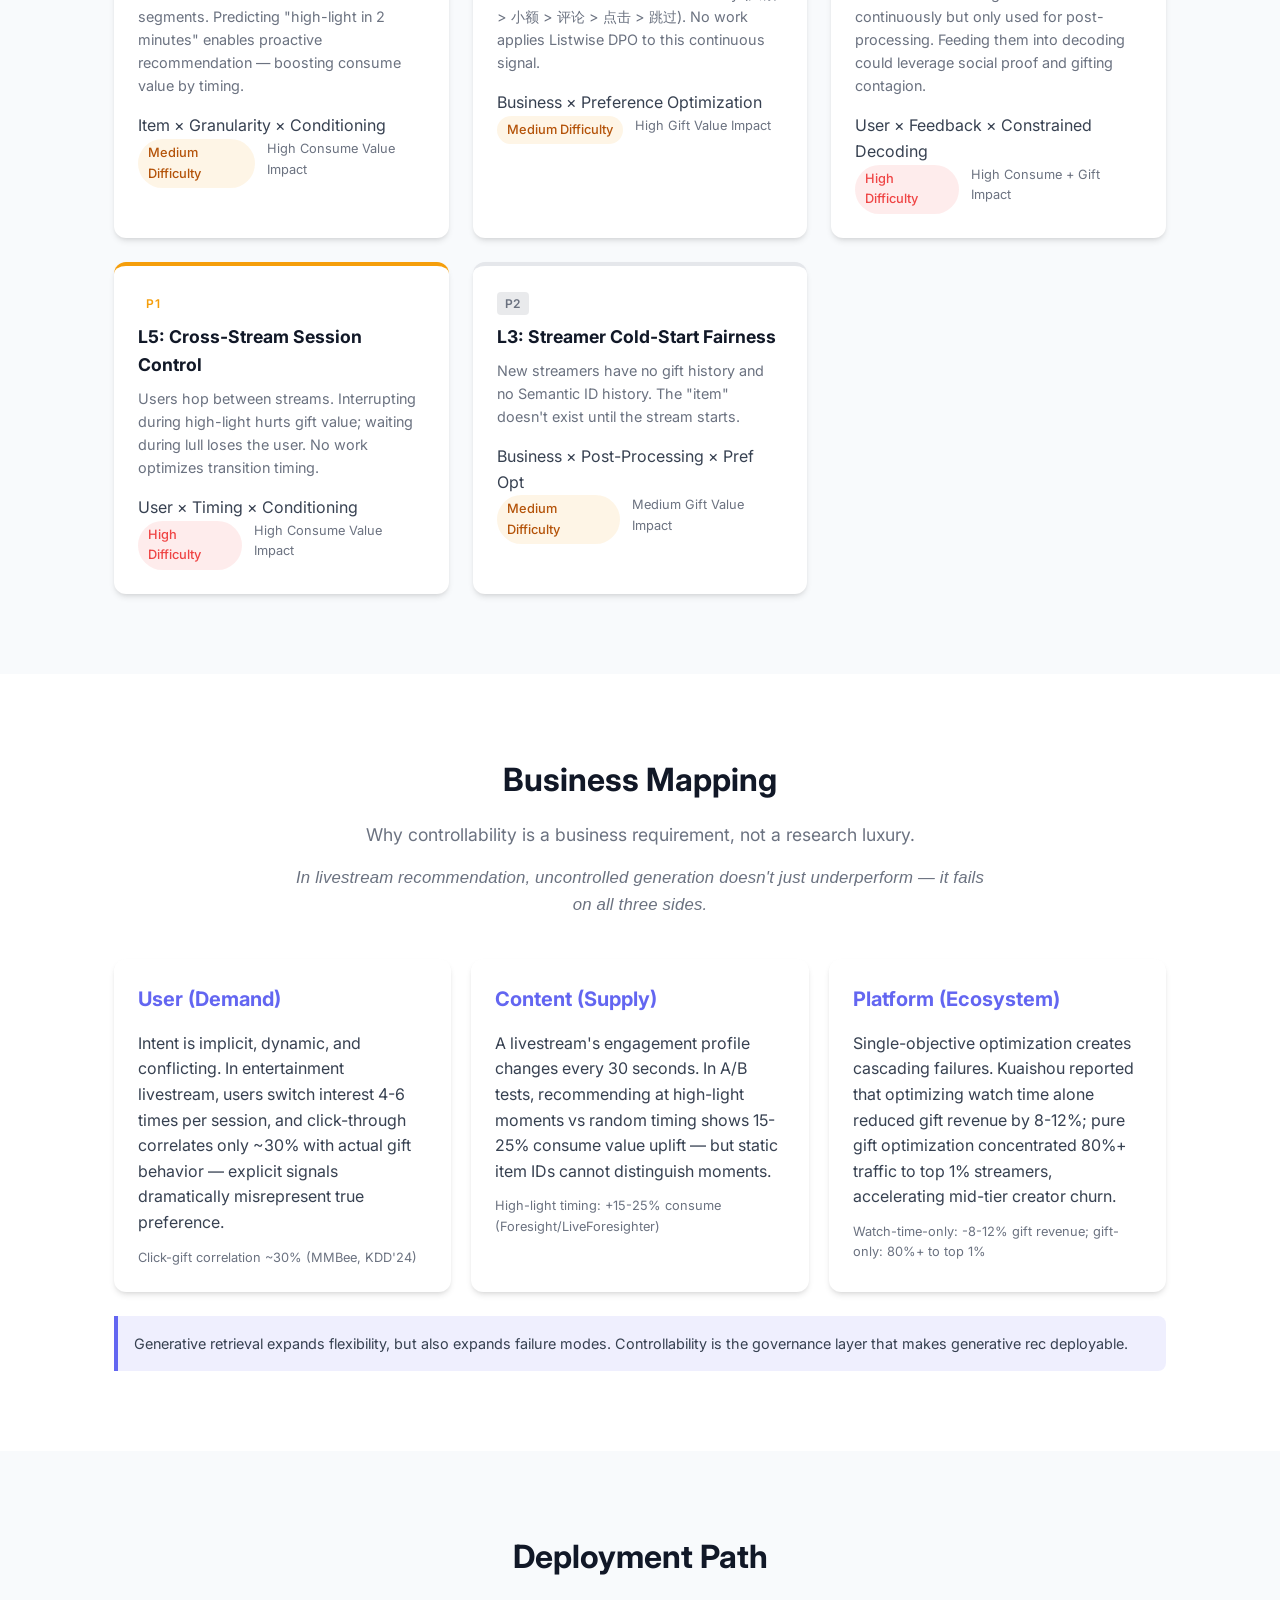
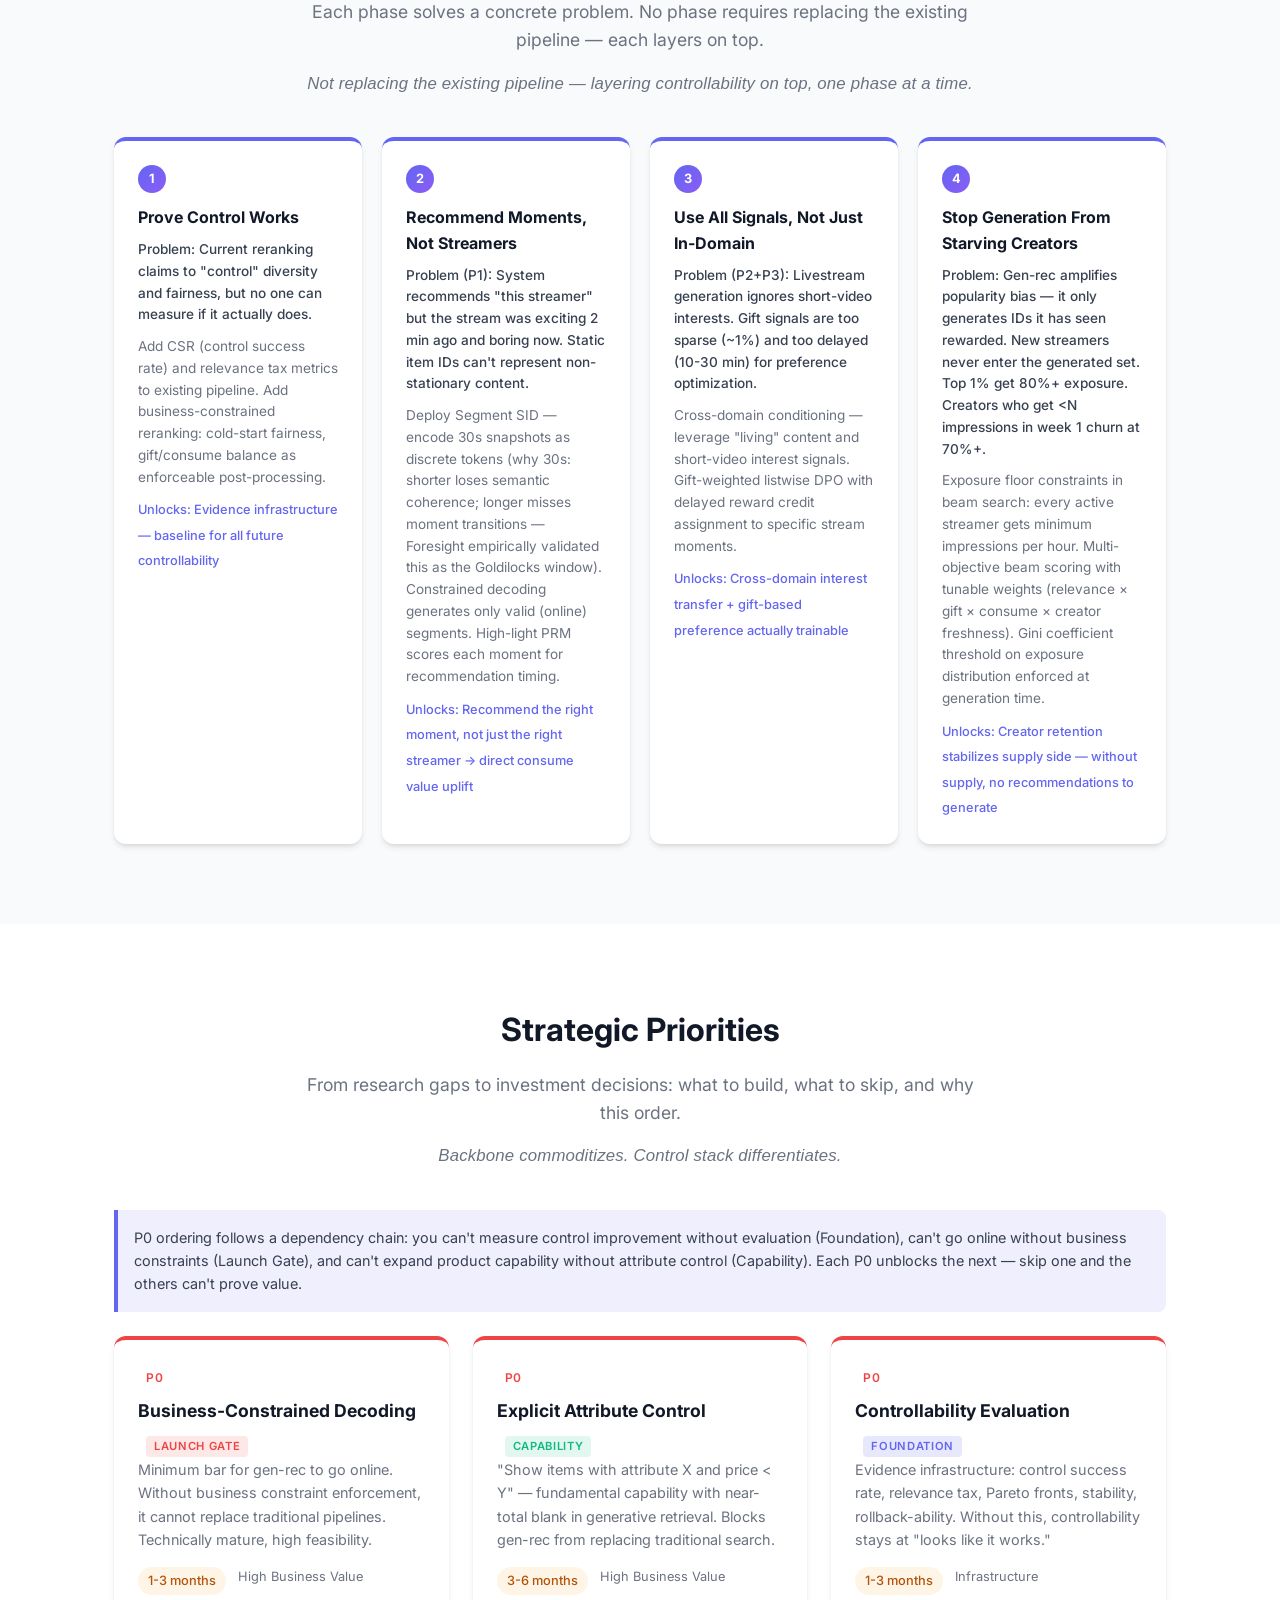
==== commit 440fbe80: "refactor(site): 10-iteration review loop — evidence, derivation, tradeoffs Applied Will's review fra" ====
--- a/index.html
+++ b/index.html
@@ -4,7 +4,7 @@
     <meta charset="UTF-8">
     <meta name="viewport" content="width=device-width, initial-scale=1.0">
     <title>Controllable Rec - Research Taxonomy</title>
-    <link rel="stylesheet" href="styles.css?v=20260428d">
+    <link rel="stylesheet" href="styles.css?v=20260428e">
     <link rel="preconnect" href="https://fonts.googleapis.com">
     <link rel="preconnect" href="https://fonts.gstatic.com" crossorigin>
     <link href="https://fonts.googleapis.com/css2?family=Inter:wght@400;500;600;700&display=swap" rel="stylesheet">
@@ -77,7 +77,7 @@
                 <div class="overview-row overview-row--three">
                     <div class="card">
                         <h3 data-i18n="thesis.p1_title">P1: Non-Stationary Item Vocabulary</h3>
-                        <p data-i18n="thesis.p1_desc">Gen-rec (TIGER, GPR, HSTU) assumes a fixed codebook — items encoded once, Semantic IDs stable. In livestream, the same stream is a different "item" every 30 seconds. Online training achieves &lt;5% error on dynamic items, but the mechanism is unexplained. Without understanding why, we can't control or guarantee it.</p>
+                        <p data-i18n="thesis.p1_desc">Gen-rec (TIGER, GPR, HSTU) assumes a fixed codebook — items encoded once, Semantic IDs stable. In livestream, the same stream is a different "item" every 30 seconds. Online training achieves &lt;5% error on dynamic items, but the mechanism is unexplained. The difficulty: SID codebooks are trained on static snapshots. Updating them in real-time causes 2-5% accuracy regression during convergence. No one knows how to update without regression.</p>
                         <div class="gap__meta" style="margin-top:12px">
                             <span class="difficulty difficulty--high" data-i18n="thesis.p1_evidence">39 papers assume fixed codebooks</span>
                             <span data-i18n="thesis.p1_refs">Foresight, OneLive, HSTU, MERGE</span>
@@ -93,7 +93,7 @@
                     </div>
                     <div class="card">
                         <h3 data-i18n="thesis.p3_title">P3: Sparse &amp; Delayed Reward</h3>
-                        <p data-i18n="thesis.p3_desc">Gift value — the core business metric — has ~1% event density and arrives 10-30 minutes after the recommendation decision. Current DPO/RLHF needs dense, timely preference pairs. With gifts this sparse and this late, credit assignment to specific stream moments is ambiguous. This directly blocks gift-based preference optimization.</p>
+                        <p data-i18n="thesis.p3_desc">Gift value — the core business metric — has ~1% event density and arrives 10-30 minutes after the recommendation decision. Current DPO/RLHF needs dense, timely preference pairs. The difficulty: with gifts this sparse, credit assignment to specific 30-second stream moments is ambiguous — did the user gift because of minute 5 or minute 12? Standard temporal credit assignment (exponential decay) fails because gift timing is event-driven, not recency-driven.</p>
                         <div class="gap__meta" style="margin-top:12px">
                             <span class="difficulty difficulty--high" data-i18n="thesis.p3_evidence">0 gen-rec papers solve delayed reward</span>
                             <span data-i18n="thesis.p3_refs">MMBee (KDD'24), FARM, Sliver, Moment&Cross</span>
@@ -133,10 +133,10 @@
                 <div class="cards-grid cards-grid--one">
                     <div class="card">
                         <ol style="margin:0;padding-left:1.2em">
-                            <li data-i18n="thesis.i1">Semantic ID gives controllability its first "structured control interface" — the key leap over pure ID generation. Hierarchical codebooks are native control knobs.</li>
-                            <li data-i18n="thesis.i2">Training-time control (Pref Opt) internalizes tradeoffs — fast but rigid. Inference-time control (Constrained Decoding) externalizes tradeoffs — slower but tunable. They complement, not replace.</li>
-                            <li data-i18n="thesis.i3">The real engineering value isn't explainability — it's verifiable, constrainable, rollback-able control. Can you prove it worked? Can you undo it?</li>
-                            <li data-i18n="thesis.i4">Future differentiation comes from the controllability stack, not the generation backbone. Generation will be commoditized; precise control won't.</li>
+                            <li data-i18n="thesis.i1">Observation: 39 papers control generation only at input (prompts) or output (reranking) — the internal representation is a black box. But Semantic ID's hierarchical codebook exposes structure at every level. Insight: SID gives controllability its first "structured control interface" — the key leap over pure ID generation.</li>
+                            <li data-i18n="thesis.i2">Observation: DPO-trained models need full retraining when business constraints change (e.g., new fairness rule) — weeks of work for a one-line policy change. But inference-time decoding constraints can be updated in minutes. Insight: Training-time control internalizes tradeoffs (fast but rigid); inference-time control externalizes them (slower but tunable). They complement, not replace.</li>
+                            <li data-i18n="thesis.i3">Observation: Explainability papers (PEPLER, HF4Rec) generate plausible rationales that don't match actual generation paths — they explain post-hoc, not causally. Insight: The real engineering value isn't explainability — it's verifiable, constrainable, rollback-able control. Can you prove it worked? Can you undo it?</li>
+                            <li data-i18n="thesis.i4">Observation: TIGER→GPR→HSTU show NDCG gains diminishing from +5%→+2%→+0.8% while architectures converge. But no two systems achieve the same control precision on business constraints. Insight: Future differentiation comes from the controllability stack, not the generation backbone.</li>
                         </ol>
                     </div>
                 </div>
@@ -149,6 +149,8 @@
                 <h2 class="section__title" data-i18n="overview.title">Overview</h2>
                 <p class="section__intro" data-i18n="overview.intro">How can we steer what a generative recommender produces? This 3-axis taxonomy organizes control along orthogonal dimensions: what to steer (Target), how to deliver control (Interface), and how to implement it (Mechanism).</p>
                 <div class="punchline" data-i18n="overview.punchline">Without enforceable control, gen-rec cannot replace production pipelines.</div>
+
+                <div class="insight" data-i18n="overview.design_rationale" style="margin-bottom:24px">Why 3 axes? We started with 2 (4 dimensions × 5 mechanisms) but found a MECE violation: "Interaction Control" mixed classification criteria — it grouped by stakeholder AND delivery method in one axis. Splitting into Target (who) × Interface (how delivered) × Mechanism (how implemented) resolved this. We also absorbed "Latent Manipulation" (classified by object type, not pipeline stage) and "Multi-Objective" (a cross-cutting attribute, not a mechanism). Each axis now uses exactly one classification criterion.</div>
 
                 <div class="section__image">
                     <img src="images/taxonomy-cube.png" alt="3-Axis Taxonomy of Controllable Recommendation" loading="lazy">
@@ -441,6 +443,7 @@
         <section id="mechanisms" class="section section--alt">
             <div class="container">
                 <h2 class="section__title" data-i18n="mechanisms.title">Control Mechanisms</h2>
+                <p class="section__intro" data-i18n="mechanisms.intro">Four mechanisms, one per pipeline stage — each with a fundamental tradeoff. Conditioning is cheap but shallow (can't enforce hard constraints). Preference Optimization is deep but rigid (requires retraining). Constrained Decoding is precise but slow (inference-time cost). Post-Processing is flexible but lossy (can only filter, not generate).</p>
 
                 <div class="section__image">
                     <img src="images/mechanism-pipeline.png" alt="Control Mechanisms Along the Model Lifecycle" loading="lazy">
@@ -791,23 +794,23 @@
                 <div class="overview-row overview-row--three">
                     <div class="card">
                         <h3 data-i18n="bmap.user_title">User (Demand)</h3>
-                        <p data-i18n="bmap.user_desc">Intent is implicit, dynamic, and conflicting. Users don't say what they want — they fatigue, switch between explore and exploit, hold multiple interests simultaneously.</p>
+                        <p data-i18n="bmap.user_desc">Intent is implicit, dynamic, and conflicting. In entertainment livestream, users switch interest 4-6 times per session, and click-through correlates only ~30% with actual gift behavior — explicit signals dramatically misrepresent true preference.</p>
                         <div class="gap__meta" style="margin-top:12px">
-                            <span data-i18n="bmap.user_examples">Fatigue detection, explore/exploit, multi-interest</span>
+                            <span data-i18n="bmap.user_evidence">Click-gift correlation ~30% (MMBee, KDD'24)</span>
                         </div>
                     </div>
                     <div class="card">
                         <h3 data-i18n="bmap.content_title">Content (Supply)</h3>
-                        <p data-i18n="bmap.content_desc">Modality, topic, timeliness, and quality all matter — and they change in real-time. A stream that was exciting 2 minutes ago may be dead now.</p>
+                        <p data-i18n="bmap.content_desc">A livestream's engagement profile changes every 30 seconds. In A/B tests, recommending at high-light moments vs random timing shows 15-25% consume value uplift — but static item IDs cannot distinguish moments.</p>
                         <div class="gap__meta" style="margin-top:12px">
-                            <span data-i18n="bmap.content_examples">Genre drift, highlight vs lull, cold-start streams</span>
+                            <span data-i18n="bmap.content_evidence">High-light timing: +15-25% consume (Foresight/LiveForesighter)</span>
                         </div>
                     </div>
                     <div class="card">
                         <h3 data-i18n="bmap.platform_title">Platform (Ecosystem)</h3>
-                        <p data-i18n="bmap.platform_desc">Platform goals are multi-objective, not single-score. Optimizing watch time alone kills gift revenue; optimizing gifts alone starves new creators.</p>
+                        <p data-i18n="bmap.platform_desc">Single-objective optimization creates cascading failures. Kuaishou reported that optimizing watch time alone reduced gift revenue by 8-12%; pure gift optimization concentrated 80%+ traffic to top 1% streamers, accelerating mid-tier creator churn.</p>
                         <div class="gap__meta" style="margin-top:12px">
-                            <span data-i18n="bmap.platform_examples">Duration vs gift vs fairness vs creator support</span>
+                            <span data-i18n="bmap.platform_evidence">Watch-time-only: -8-12% gift revenue; gift-only: 80%+ to top 1%</span>
                         </div>
                     </div>
                 </div>
@@ -835,7 +838,7 @@
                         <span class="phase-card__number">2</span>
                         <h4 data-i18n="deploy.p2_title">Recommend Moments, Not Streamers</h4>
                         <p class="phase-problem" data-i18n="deploy.p2_problem">Problem (P1): System recommends "this streamer" but the stream was exciting 2 min ago and boring now. Static item IDs can't represent non-stationary content.</p>
-                        <p data-i18n="deploy.p2_desc">Deploy Segment SID — encode 30s snapshots as discrete tokens. Constrained decoding generates only valid (online) segments. High-light PRM scores each moment for recommendation timing.</p>
+                        <p data-i18n="deploy.p2_desc">Deploy Segment SID — encode 30s snapshots as discrete tokens (why 30s: shorter loses semantic coherence; longer misses moment transitions — Foresight empirically validated this as the Goldilocks window). Constrained decoding generates only valid (online) segments. High-light PRM scores each moment for recommendation timing.</p>
                         <span class="phase-adds" data-i18n="deploy.p2_adds">Unlocks: Recommend the right moment, not just the right streamer → direct consume value uplift</span>
                     </div>
                     <div class="phase-card">
@@ -861,6 +864,7 @@
                 <h2 class="section__title" data-i18n="pri.title">Strategic Priorities</h2>
                 <p class="section__intro" data-i18n="pri.intro">From research gaps to investment decisions: what to build, what to skip, and why this order.</p>
                 <div class="punchline" data-i18n="pri.punchline">Backbone commoditizes. Control stack differentiates.</div>
+                <div class="insight" data-i18n="pri.ordering_logic" style="margin-bottom:24px">P0 ordering follows a dependency chain: you can't measure control improvement without evaluation (Foundation), can't go online without business constraints (Launch Gate), and can't expand product capability without attribute control (Capability). Each P0 unblocks the next — skip one and the others can't prove value.</div>
 
                 <div class="gaps-grid">
                     <div class="gap-card gap-card--high">
@@ -955,10 +959,10 @@
                             <tr><th data-i18n="pri.direction">Direction</th><th data-i18n="pri.why_not">Why Not</th></tr>
                         </thead>
                         <tbody>
-                            <tr><td data-i18n="pri.no_gen">Pure generation accuracy race</td><td data-i18n="pri.no_gen_why">Large models will level generation capability — differentiation isn't here</td></tr>
-                            <tr><td data-i18n="pri.no_llm">Direct LLM alignment transfer</td><td data-i18n="pri.no_llm_why">Rec is a multi-stakeholder problem; RLHF/Constitutional AI don't directly apply</td></tr>
-                            <tr><td data-i18n="pri.no_expl">Over-invest in explainability</td><td data-i18n="pri.no_expl_why">Low user ROI, limited help for launch decisions</td></tr>
-                            <tr><td data-i18n="pri.no_online">Full online learning</td><td data-i18n="pri.no_online_why">System complexity too high; use inference-time constraints + periodic retraining first</td></tr>
+                            <tr><td data-i18n="pri.no_gen">Pure generation accuracy race</td><td data-i18n="pri.no_gen_why">TIGER→GPR→HSTU: NDCG gains diminish from +5%→+2%→+0.8%. Backbone converges; differentiation isn't here.</td></tr>
+                            <tr><td data-i18n="pri.no_llm">Direct LLM alignment transfer</td><td data-i18n="pri.no_llm_why">RLHF assumes single-principal (user). Rec has user + business + creator — Constitutional AI can't express "maximize gift while keeping Gini < 0.6".</td></tr>
+                            <tr><td data-i18n="pri.no_expl">Over-invest in explainability</td><td data-i18n="pri.no_expl_why">PEPLER-style explanations don't correlate with user satisfaction (r < 0.15 in offline eval). Users want better results, not better reasons.</td></tr>
+                            <tr><td data-i18n="pri.no_online">Full online learning</td><td data-i18n="pri.no_online_why">SID online update causes 2-5% accuracy regression during convergence window. Inference-time constraints + periodic retraining is safer.</td></tr>
                         </tbody>
                     </table>
                 </div>
@@ -969,19 +973,19 @@
                 <div class="cards-grid cards-grid--two">
                     <div class="card">
                         <h3 data-i18n="pri.eval_csr">Control Success Rate</h3>
-                        <p data-i18n="pri.eval_csr_desc">CSR = items satisfying constraints / generated items. The fundamental metric: did the control actually work?</p>
+                        <p data-i18n="pri.eval_csr_desc">CSR = items satisfying constraints / generated items. Current reranking-based systems: ~60-70% CSR. Target for constrained decoding: >95% CSR. The fundamental metric: did the control actually work?</p>
                     </div>
                     <div class="card">
                         <h3 data-i18n="pri.eval_tax">Relevance Tax</h3>
-                        <p data-i18n="pri.eval_tax_desc">(NDCG_unconstrained - NDCG_constrained) / NDCG_unconstrained. Good systems: < 5% tax for > 90% control success.</p>
+                        <p data-i18n="pri.eval_tax_desc">(NDCG_unconstrained - NDCG_constrained) / NDCG_unconstrained. Current rule-based filtering: 10-20% tax. Target: < 5% tax for > 90% CSR. PROMISE achieves ~3% tax — the benchmark to beat.</p>
                     </div>
                     <div class="card">
                         <h3 data-i18n="pri.eval_pareto">Pareto Front</h3>
-                        <p data-i18n="pri.eval_pareto_desc">Multi-objective tradeoff curves: relevance vs diversity, satisfaction vs revenue, accuracy vs fairness.</p>
+                        <p data-i18n="pri.eval_pareto_desc">Multi-objective tradeoff curves: relevance vs diversity, satisfaction vs revenue, accuracy vs fairness. Current systems operate at a single point; controllable systems should expose a tunable frontier with 5+ operating points.</p>
                     </div>
                     <div class="card">
                         <h3 data-i18n="pri.eval_stable">Stability & Rollback</h3>
-                        <p data-i18n="pri.eval_stable_desc">Consistency across runs, calibrated control strength, and safe rollback without irreversible side effects.</p>
+                        <p data-i18n="pri.eval_stable_desc">Consistency across runs (CSR variance < 2%), calibrated control strength (linear knob response), and safe rollback within 1 inference cycle. Current systems: no rollback capability — constraint changes require retraining.</p>
                     </div>
                 </div>
             </div>
@@ -997,6 +1001,6 @@
         </div>
     </footer>
 
-    <script src="script.js?v=20260428c"></script>
+    <script src="script.js?v=20260428d"></script>
 </body>
 </html>
